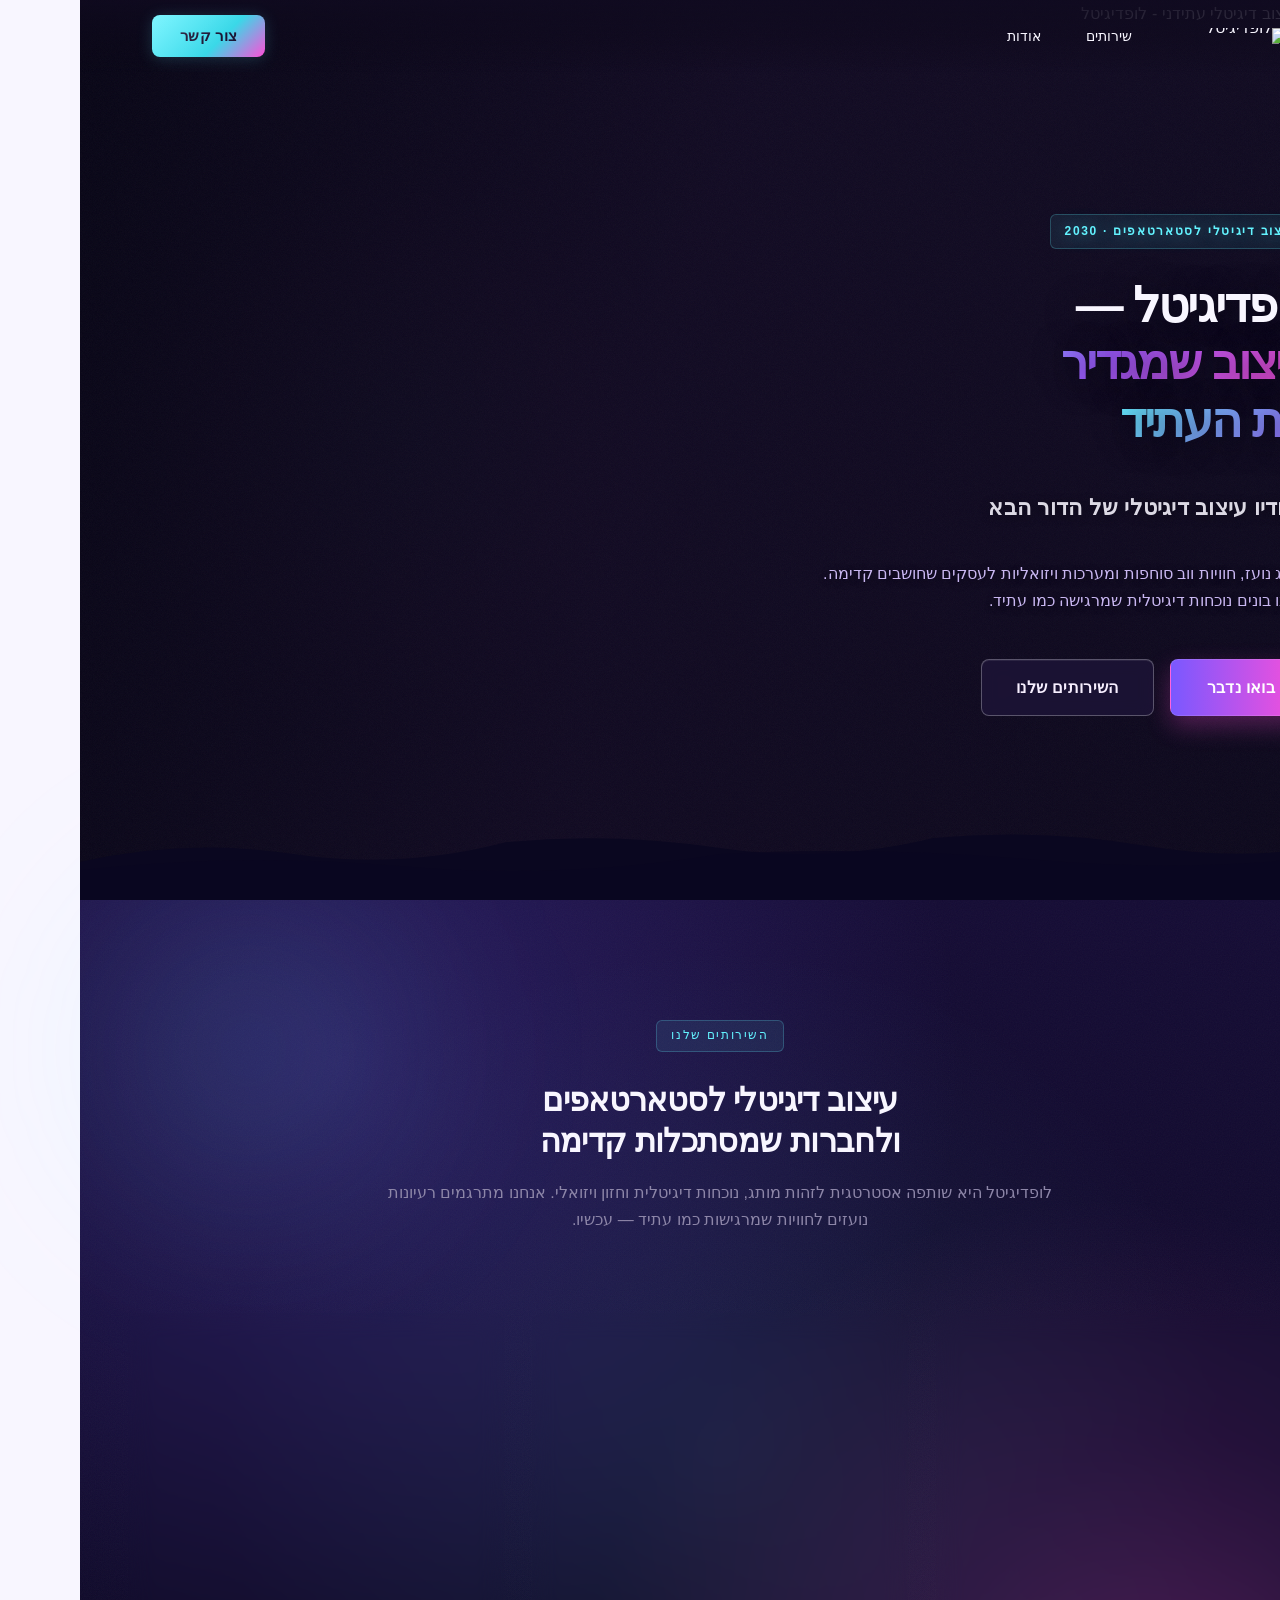
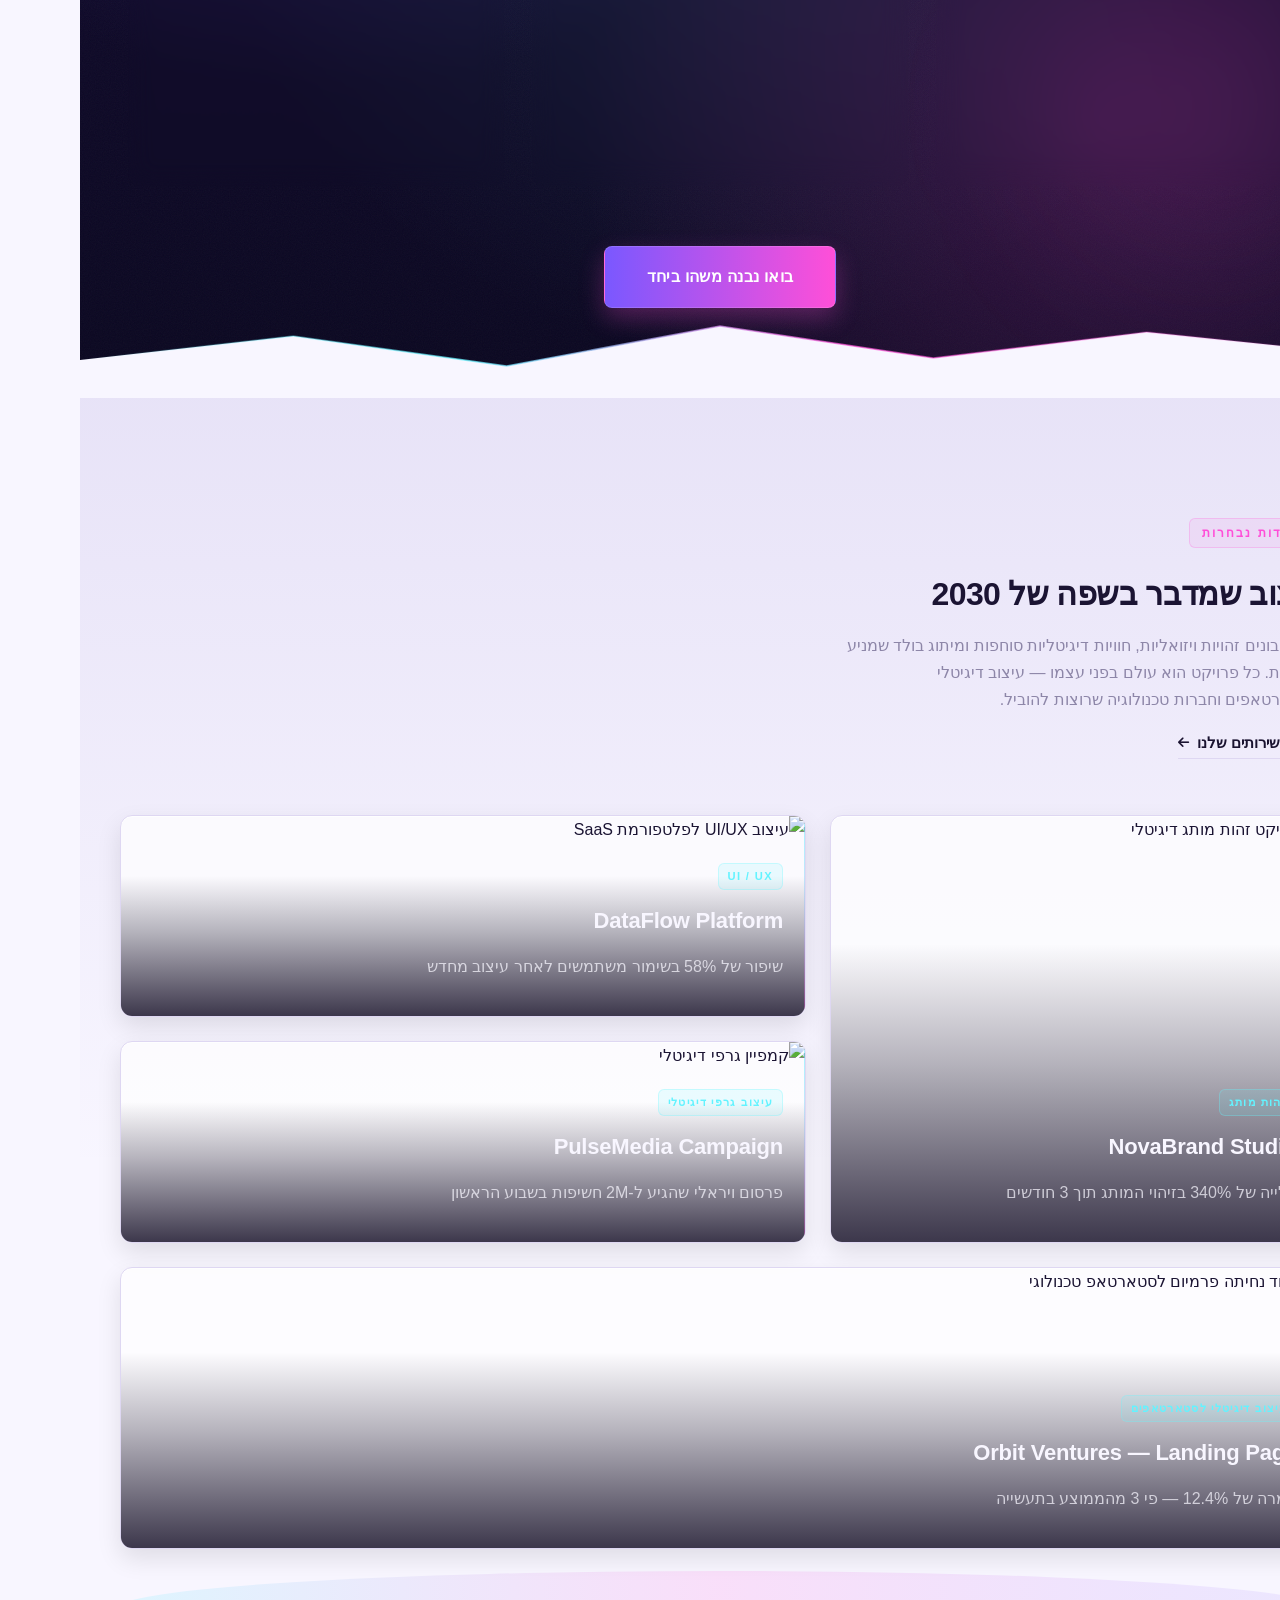
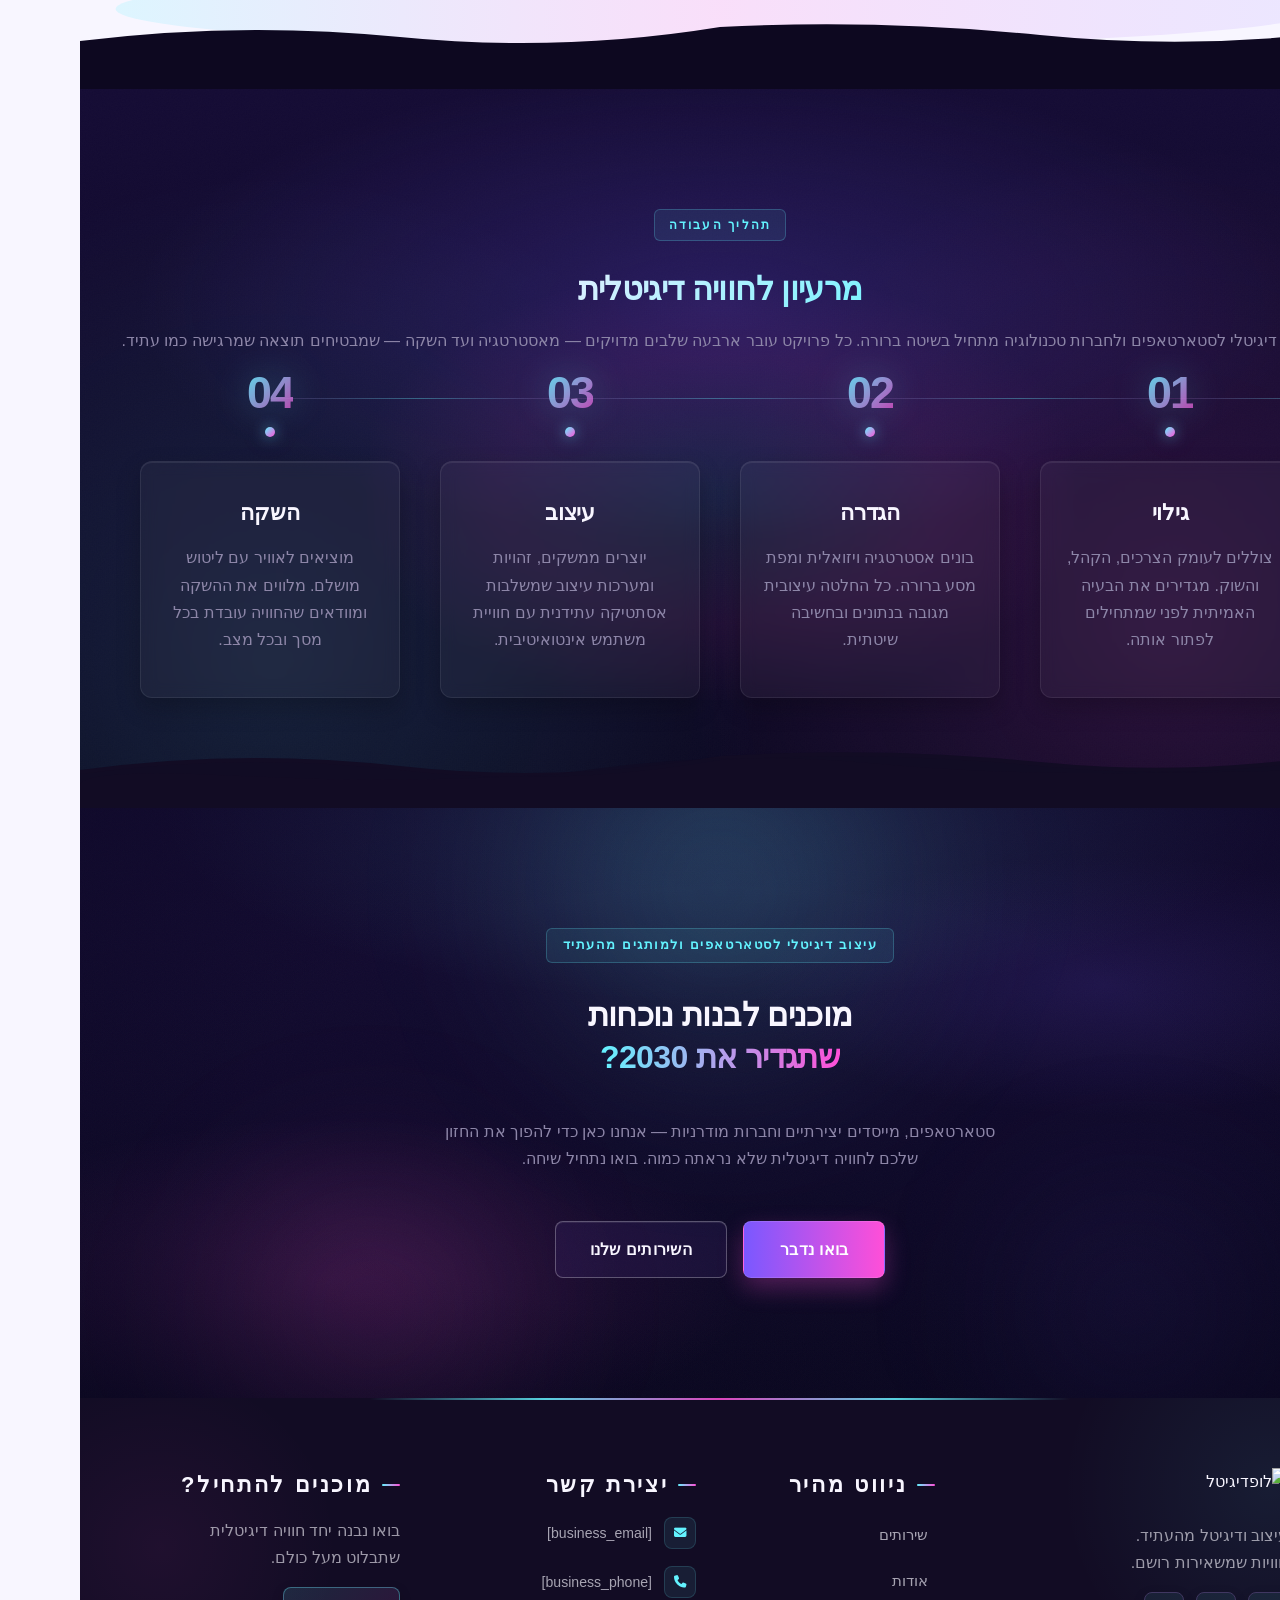
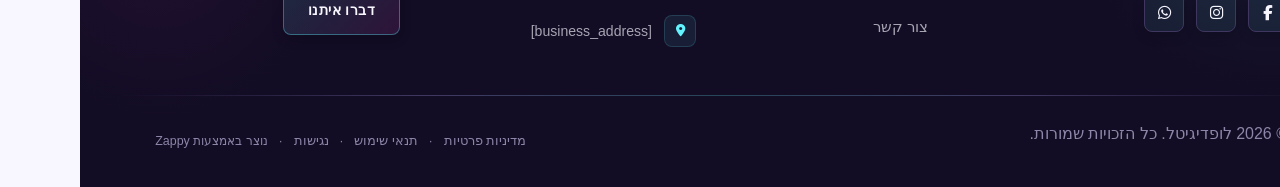
==== index.html @ 50006afa "Background sync: Progressive GitHub Sync" ====
<!DOCTYPE html>
<html lang="he" dir="rtl">
<head>
    <meta charset="UTF-8">
    <meta name="viewport" content="width=device-width, initial-scale=1.0">
    <meta name="robots" content="index, follow">
    <title>עיצובים שמשנים עתידות — לופדיגיטל</title>
    <meta name="description" content="לופדיגיטל היא סוכנות עיצוב דיגיטלי לסטארטאפים וחברות טכנולוגיה שמביאה אסתטיקה של 2030 לכל פרויקט. חדשנות, יצירתיות וטכנולוגיה במקום אחד.">
    <meta name="keywords" content="עיצוב דיגיטלי לסטארטאפים, סוכנות עיצוב דיגיטלי ישראל, עיצוב גרפי דיגיטלי, סטודיו עיצוב עתידני">
    
    <!-- Favicons -->
    <link rel="icon" type="image/x-icon" href="/assets/favicon.ico">
    <link rel="icon" type="image/png" sizes="16x16" href="/assets/favicon-16x16.png">
    <link rel="icon" type="image/png" sizes="32x32" href="/assets/favicon-32x32.png">
    <link rel="icon" type="image/png" sizes="48x48" href="/assets/favicon-48x48.png">
    <link rel="icon" type="image/png" sizes="192x192" href="/assets/favicon-192x192.png">
    <link rel="icon" type="image/png" sizes="512x512" href="/assets/favicon-512x512.png">
    <link rel="apple-touch-icon" href="/assets/apple-touch-icon.png">
    <!-- Zappy Analytics -->
<script>
(function() {
  'use strict';
  
  // Configuration
  var config = {
    websiteId: '85f78627-12a0-4eee-974c-e0c293b527e1',
    apiUrl: 'https://api.zappy5.com/api/analytics/track',
    sessionDuration: 30 * 60 * 1000, // 30 minutes
    visitorDuration: 30 * 24 * 60 * 60 * 1000, // 30 days
    trackPageViews: true,
    trackClicks: true,
    trackFormSubmissions: true
  };
  
  // Generate or retrieve persistent visitor ID (30 days)
  function getVisitorId() {
    var visitorKey = 'zappy_visitor_' + config.websiteId;
    var visitor = null;
    
    try {
      visitor = localStorage.getItem(visitorKey);
      if (visitor) {
        var visitorData = JSON.parse(visitor);
        var now = Date.now();
        
        // Check if visitor ID is still valid (30 days)
        if (now - visitorData.created < config.visitorDuration) {
          // Update last seen timestamp
          visitorData.lastSeen = now;
          localStorage.setItem(visitorKey, JSON.stringify(visitorData));
          return visitorData.id;
        }
      }
    } catch (e) {
      console.warn('Zappy Analytics: LocalStorage not available');
    }
    
    // Generate new visitor ID
    var newVisitorId = 'zv_' + Date.now() + '_' + Math.random().toString(36).substr(2, 9);
    
    try {
      localStorage.setItem(visitorKey, JSON.stringify({
        id: newVisitorId,
        created: Date.now(),
        lastSeen: Date.now()
      }));
    } catch (e) {
      // Continue without local storage
    }
    
    return newVisitorId;
  }
  
  // Generate or retrieve session ID (30 minutes)
  function getSessionId() {
    var sessionKey = 'zappy_session_' + config.websiteId;
    var session = null;
    
    try {
      session = sessionStorage.getItem(sessionKey);
      if (session) {
        var sessionData = JSON.parse(session);
        var now = Date.now();
        
        // Check if session is still valid
        if (now - sessionData.timestamp < config.sessionDuration) {
          // Update timestamp
          sessionData.timestamp = now;
          sessionStorage.setItem(sessionKey, JSON.stringify(sessionData));
          return sessionData.id;
        }
      }
    } catch (e) {
      console.warn('Zappy Analytics: SessionStorage not available');
    }
    
    // Generate new session ID
    var newSessionId = 'zs_' + Date.now() + '_' + Math.random().toString(36).substr(2, 9);
    
    try {
      sessionStorage.setItem(sessionKey, JSON.stringify({
        id: newSessionId,
        timestamp: Date.now()
      }));
    } catch (e) {
      // Continue without session storage
    }
    
    return newSessionId;
  }
  
  var visitorId = getVisitorId();
  var sessionId = getSessionId();
  
  // Track an event
  function trackEvent(eventType, data) {
    data = data || {};
    
    var eventData = {
      website_id: config.websiteId,
      event_type: eventType,
      page_path: window.location.pathname,
      referrer: document.referrer || 'direct',
      visitor_id: visitorId,
      session_id: sessionId,
      metadata: data
    };
    
    // Use sendBeacon if available (better for page unload events)
    if (navigator.sendBeacon) {
      var blob = new Blob([JSON.stringify(eventData)], { type: 'application/json' });
      navigator.sendBeacon(config.apiUrl, blob);
    } else {
      // Fallback to fetch
      fetch(config.apiUrl, {
        method: 'POST',
        headers: {
          'Content-Type': 'application/json'
        },
        body: JSON.stringify(eventData),
        keepalive: true
      }).catch(function(error) {
        console.warn('Zappy Analytics: Failed to track event', error);
      });
    }
  }
  
  // Track page view
  if (config.trackPageViews) {
    trackEvent('pageview', {
      title: document.title,
      url: window.location.href
    });
  }
  
  // Track clicks on important elements
  if (config.trackClicks) {
    document.addEventListener('click', function(e) {
      var target = e.target;
      
      // Track button clicks (counted as actions)
      if (target.tagName === 'BUTTON' || target.closest('button')) {
        var button = target.tagName === 'BUTTON' ? target : target.closest('button');
        trackEvent('click', {
          element: 'button',
          text: button.textContent.trim().substring(0, 100),
          id: button.id || null,
          class: button.className || null
        });
      }
      
      // Track link clicks (navigation - not counted as actions)
      else if (target.tagName === 'A' || target.closest('a')) {
        var link = target.tagName === 'A' ? target : target.closest('a');
        trackEvent('navigation', {
          element: 'link',
          text: link.textContent.trim().substring(0, 100),
          href: link.href,
          external: link.hostname !== window.location.hostname
        });
      }
    }, true);
  }
  
  // Track form submissions
  if (config.trackFormSubmissions) {
    document.addEventListener('submit', function(e) {
      var form = e.target;
      
      trackEvent('form_submit', {
        form_id: form.id || null,
        form_name: form.name || null,
        form_action: form.action || null,
        form_method: form.method || 'GET'
      });
    }, true);
  }
  
  // Track time on page (send on page unload)
  var pageLoadTime = Date.now();
  
  window.addEventListener('beforeunload', function() {
    var timeOnPage = Math.floor((Date.now() - pageLoadTime) / 1000); // in seconds
    
    trackEvent('page_unload', {
      time_on_page: timeOnPage,
      page_path: window.location.pathname
    });
  });
  
  // Expose tracking function globally for custom events
  window.zappyAnalytics = {
    track: trackEvent,
    getVisitorId: function() { return visitorId; },
    getSessionId: function() { return sessionId; }
  };
  
})();
</script>
<!-- End Zappy Analytics -->
    <meta property="og:title" content="עיצובים שמשנים עתידות — לופדיגיטל">
    <meta property="og:description" content="לופדיגיטל היא סוכנות עיצוב דיגיטלי לסטארטאפים וחברות טכנולוגיה שמביאה אסתטיקה של 2030 לכל פרויקט. חדשנות, יצירתיות וטכנולוגיה במקום אחד.">
    <meta name="twitter:card" content="summary_large_image">
    <meta name="twitter:title" content="עיצובים שמשנים עתידות — לופדיגיטל">
    <meta name="twitter:description" content="לופדיגיטל היא סוכנות עיצוב דיגיטלי לסטארטאפים וחברות טכנולוגיה שמביאה אסתטיקה של 2030 לכל פרויקט. חדשנות, יצירתיות וטכנולוגיה במקום אחד.">
    <meta property="og:type" content="website">
  <meta property="og:locale" content="he_IL">
  
  
  
  
  
  <link rel="stylesheet" href="https://cdnjs.cloudflare.com/ajax/libs/font-awesome/6.4.0/css/all.min.css">

    <!-- Favicons -->
    <link rel="icon" type="image/x-icon" href="/assets/favicon.ico">
    <link rel="icon" type="image/png" sizes="16x16" href="/assets/favicon-16x16.png">
    <link rel="icon" type="image/png" sizes="32x32" href="/assets/favicon-32x32.png">
    <link rel="icon" type="image/png" sizes="48x48" href="/assets/favicon-48x48.png">
    <link rel="icon" type="image/png" sizes="192x192" href="/assets/favicon-192x192.png">
    <link rel="icon" type="image/png" sizes="512x512" href="/assets/favicon-512x512.png">
    <link rel="apple-touch-icon" href="/assets/apple-touch-icon.png">
    <!-- Cookie Consent -->
    <link rel="stylesheet" href="https://cdn.jsdelivr.net/npm/vanilla-cookieconsent@3/dist/cookieconsent.css">
    <script src="https://cdn.jsdelivr.net/npm/vanilla-cookieconsent@3/dist/cookieconsent.umd.js"></script>
    <!-- Mickidum Accessibility Toolbar -->
    <script src="https://cdn.jsdelivr.net/gh/mickidum/acc_toolbar/acctoolbar/acctoolbar.min.js"></script>
    <link rel="stylesheet" href="/styles.css">

    <style id="zappy-dropdown-submenu-styles">
      /* ========== DESKTOP DROPDOWN SUBMENU STYLES ========== */
      /* Base styles for dropdown submenus - parent must be positioned */
      .nav-menu li:has(.sub-menu), nav li:has(.sub-menu), .navbar li:has(.sub-menu), #navMenu li:has(.sub-menu) { position: relative; }
      /* Submenu base - hidden by default */
      .nav-menu .sub-menu, nav .sub-menu, .navbar .sub-menu, #navMenu .sub-menu { display: block !important; position: absolute !important; top: 100%; left: 0; min-width: 220px; background: white; border-radius: 8px; box-shadow: 0 8px 25px rgba(0,0,0,0.15); padding: 8px 0; opacity: 0; visibility: hidden; transform: translateY(10px); transition: all 0.3s ease; z-index: 1000; list-style: none; pointer-events: none; }
      /* CRITICAL: Desktop hover styles to show dropdown */
      .nav-menu li:hover > .sub-menu, nav li:hover > .sub-menu, .navbar li:hover > .sub-menu, #navMenu li:hover > .sub-menu { opacity: 1 !important; visibility: visible !important; transform: translateY(0) !important; pointer-events: auto !important; }
      /* Submenu item styling */
      .sub-menu li { list-style: none; margin: 0; padding: 0; }
      .sub-menu a { display: block !important; padding: 10px 16px !important; color: var(--text-dark, #333) !important; font-weight: 500; text-decoration: none; white-space: nowrap; transition: background-color 0.2s; }
      .sub-menu .zappy-nav-child > a { padding-left: 28px !important; font-size: 0.9em !important; opacity: 0.85 !important; }
      [dir="rtl"] .sub-menu .zappy-nav-child > a, html[lang="he"] .sub-menu .zappy-nav-child > a, html[lang="ar"] .sub-menu .zappy-nav-child > a { padding-left: 10px !important; padding-right: 28px !important; }
      .sub-menu .zappy-nav-parent > a { font-weight: 600 !important; }
      .sub-menu a:hover { background-color: #f5f5f5; }
      /* RTL (Hebrew/Arabic) dropdown positioning */
      [dir="rtl"] .nav-menu .sub-menu, [dir="rtl"] nav .sub-menu, [dir="rtl"] .navbar .sub-menu, html[lang="he"] .nav-menu .sub-menu, html[lang="he"] nav .sub-menu, html[lang="he"] .navbar .sub-menu, html[lang="ar"] .nav-menu .sub-menu, html[lang="ar"] nav .sub-menu, html[lang="ar"] .navbar .sub-menu { left: auto !important; right: 0 !important; }
      /* Hide empty dropdown menus (exclude catalog sub-menus that use <a> children instead of <li>) */
      .sub-menu:empty, .sub-menu:not(:has(li:not(.zappy-hidden-menu-item))):not(:has(> a)), .sub-menu:not(:has(li)):not(:has(> a)) { display: none !important; opacity: 0 !important; visibility: hidden !important; pointer-events: none !important; }
      /* Desktop: show submenu on Menu Group hover */
      li:has(.menu-group-title):hover > .sub-menu { opacity: 1 !important; visibility: visible !important; transform: translateY(0) !important; pointer-events: auto !important; }
      /* Menu Group title styling */
      .nav-menu > li > .menu-group-title, #navMenu > li > .menu-group-title { display: inline-block; padding: 0.5rem 1rem; cursor: default; user-select: none; }
      
      /* ========== MOBILE SUBMENU STYLES ========== */
      @media (max-width: 768px) {
        .nav-menu .sub-menu, nav .sub-menu, .navbar .sub-menu, #navMenu .sub-menu { position: static !important; transform: none !important; box-shadow: none !important; background: transparent !important; max-height: 0; overflow: hidden; opacity: 0; visibility: hidden; transition: max-height 0.3s ease, opacity 0.3s ease; padding: 0 !important; border-radius: 0 !important; }
        .navbar .sub-menu.mobile-expanded, .nav-menu .sub-menu.mobile-expanded, #navMenu .sub-menu.mobile-expanded { max-height: none !important; overflow-y: visible !important; opacity: 1 !important; visibility: visible !important; padding: 8px 0 8px 16px !important; }
        [dir="rtl"] .sub-menu.mobile-expanded, html[lang="he"] .sub-menu.mobile-expanded { padding: 8px 16px 8px 0 !important; }
        /* Disable hover behavior on mobile */
        .nav-menu li:hover > .sub-menu, nav li:hover > .sub-menu, .navbar li:hover > .sub-menu, #navMenu li:hover > .sub-menu { opacity: 0; visibility: hidden; pointer-events: none; }
        .nav-menu li > .sub-menu.mobile-expanded, nav li > .sub-menu.mobile-expanded, .navbar li > .sub-menu.mobile-expanded, #navMenu li > .sub-menu.mobile-expanded { opacity: 1 !important; visibility: visible !important; pointer-events: auto !important; }
        .nav-menu li:has(.sub-menu), nav li:has(.sub-menu), .navbar li:has(.sub-menu), #navMenu li:has(.sub-menu) { display: flex !important; flex-wrap: wrap !important; align-items: center !important; position: relative !important; min-height: 44px !important; }
        .nav-menu li:has(.sub-menu) > a, nav li:has(.sub-menu) > a, .navbar li:has(.sub-menu) > a, #navMenu li:has(.sub-menu) > a { flex: 1 !important; min-width: 0 !important; }
        .nav-menu li:has(.sub-menu) > .menu-group-title, nav li:has(.sub-menu) > .menu-group-title, .navbar li:has(.sub-menu) > .menu-group-title, #navMenu li:has(.sub-menu) > .menu-group-title { flex: 1 !important; min-width: 0 !important; padding: 0 !important; line-height: inherit !important; }
        .nav-menu li:has(.sub-menu) > .sub-menu, nav li:has(.sub-menu) > .sub-menu, .navbar li:has(.sub-menu) > .sub-menu, #navMenu li:has(.sub-menu) > .sub-menu { flex-basis: 100% !important; width: 100% !important; }
        .nav-menu li:has(.sub-menu) > a [class*="chevron"], .nav-menu li:has(.sub-menu) > a [class*="arrow"], .nav-menu li:has(.sub-menu) > a .fa-chevron-down, .nav-menu li:has(.sub-menu) > a .fa-angle-down, nav li:has(.sub-menu) > a [class*="chevron"], nav li:has(.sub-menu) > a [class*="arrow"], #navMenu li:has(.sub-menu) > a [class*="chevron"], #navMenu li:has(.sub-menu) > a [class*="arrow"] { display: none !important; visibility: hidden !important; }
        .mobile-submenu-toggle { display: flex !important; align-items: center !important; justify-content: center !important; width: 44px !important; height: auto !important; background: transparent !important; border: none !important; cursor: pointer !important; color: var(--text-dark) !important; position: static !important; flex-shrink: 0 !important; align-self: stretch !important; z-index: 2 !important; padding: 0 !important; margin: 0 !important; }
        .mobile-submenu-toggle::after { content: '' !important; width: 0 !important; height: 0 !important; border-left: 6px solid transparent !important; border-right: 6px solid transparent !important; border-top: 7px solid currentColor !important; transition: transform 0.3s ease !important; }
        .mobile-submenu-toggle.expanded::after { transform: rotate(180deg) !important; }
        .sub-menu a { padding: 10px 0 !important; display: block !important; color: var(--text-dark) !important; white-space: normal !important; }
        .sub-menu .zappy-nav-child > a { padding-left: 28px !important; font-size: 0.9em !important; opacity: 0.85 !important; }
        [dir="rtl"] .sub-menu .zappy-nav-child > a, html[lang="he"] .sub-menu .zappy-nav-child > a, html[lang="ar"] .sub-menu .zappy-nav-child > a { padding-left: 0 !important; padding-right: 28px !important; }
        .sub-menu .zappy-nav-parent > a { font-weight: 600 !important; }
        .nav-menu.active, #navMenu.active { max-width: 100vw !important; overflow-x: hidden !important; box-sizing: border-box !important; }
        .navbar .sub-menu li a, nav.navbar .sub-menu li a, .zappy-products-dropdown .sub-menu a { color: var(--text-dark) !important; }
      }
      @media (min-width: 769px) { .mobile-submenu-toggle { display: none !important; } }
    </style>

    <style id="mobile-lang-menu-deployed-css">
    @media (max-width: 768px) {
      .lang-switcher,
      .nav-cta-container .lang-switcher,
      .nav-container .lang-switcher,
      .navbar .lang-switcher,
      .navbar .nav-cta-container .lang-switcher,
      .nav-icons-left .lang-switcher,
      .nav-ecommerce-icons .lang-switcher { display: none !important; }
      .mobile-lang-menu { width: 100%; border-top: 1px solid rgba(128,128,128,0.2); padding: 8px 0 0 0; margin-top: 8px; }
      .mobile-lang-toggle { display: flex !important; align-items: center; justify-content: space-between; width: 100%; padding: 12px 16px; background: none; border: none; cursor: pointer; font-size: 15px; color: inherit; font-family: inherit; }
      .mobile-lang-toggle::after { content: ''; display: inline-block; width: 8px; height: 8px; border-right: 2px solid currentColor; border-bottom: 2px solid currentColor; transform: rotate(45deg); transition: transform 0.3s ease; margin-left: 8px; }
      .mobile-lang-toggle.expanded::after { transform: rotate(-135deg); }
      .mobile-lang-options { max-height: 0; overflow: hidden; transition: max-height 0.3s ease; }
      .mobile-lang-options.expanded { max-height: 300px; }
      .mobile-lang-option { display: flex !important; align-items: center; gap: 10px; padding: 10px 24px; text-decoration: none; color: inherit; font-size: 14px; font-family: inherit; }
      .mobile-lang-option:hover { background: rgba(128,128,128,0.1); }
      .mobile-lang-option.active { font-weight: 600; opacity: 0.7; pointer-events: none; }
      .mobile-lang-option img { width: 20px; height: 20px; border-radius: 50%; }
    }
    @media (min-width: 769px) {
      .mobile-lang-menu { display: none !important; }
    }
    </style>

    <style id="zappy-widget-visibility">
      #mic-access-tool-general-button, .mic-access-tool-general-button,
      #mic-init-access-tool .mic-access-tool-general-button, #mic-init-access-tool #mic-access-tool-general-button,
      ._access-icon, #mic-access-tool-box, .mic-access-tool-box,
      #mic-init-access-tool #mic-access-tool-box, div[id*="mic-access-tool-box"], ._access-menu {
        display: none !important; visibility: hidden !important; opacity: 0 !important; pointer-events: none !important;
      }
    </style>
</head>
<body>

  <nav class="navbar" dir="rtl">
  <button class="mobile-toggle" id="mobileToggle" aria-label="Menu">
    <svg class="hamburger-icon" width="24" height="24" viewBox="0 0 24 24" fill="none">
      <path d="M3 12h18M3 6h18M3 18h18" stroke="currentColor" stroke-width="2" stroke-linecap="round"></path>
    </svg>
    <svg class="close-icon" width="24" height="24" viewBox="0 0 24 24" fill="none" style="display: none;">
      <path d="M18 6L6 18M6 6l12 12" stroke="currentColor" stroke-width="2" stroke-linecap="round"></path>
    </svg>
  </button>

  <button class="phone-header-btn" data-phone="[business_phone]" aria-label="Call">
    <svg width="20" height="20" viewBox="0 0 24 24" fill="currentColor">
      <path d="M22 16.92v3a2 2 0 0 1-2.18 2 19.79 19.79 0 0 1-8.63-3.07 19.5 19.5 0 0 1-6-6 19.79 19.79 0 0 1-3.07-8.67A2 2 0 0 1 4.11 2h3a2 2 0 0 1 2 1.72 12.84 12.84 0 0 0 .7 2.81 2 2 0 0 1-.45 2.11L8.09 9.91a16 16 0 0 0 6 6l1.27-1.27a2 2 0 0 1 2.11-.45 12.84 12.84 0 0 0 2.81.7A2 2 0 0 1 22 16.92z"></path>
    </svg>
  </button>

  <div class="nav-container">
    <div class="nav-right-group"><div class="nav-brand">
      <a href="/" class="logo-link">
        <img src="/assets/business-logo.webp" alt="לופדיגיטל" class="logo">
      </a>
    </div><ul class="nav-menu" id="navMenu"><li><a href="/services">שירותים</a></li><li><a href="/about">אודות</a></li></ul></div>

    

    <div class="nav-cta-container">
      <a href="/contact" class="nav-cta-btn">צור קשר</a>
    </div>
  </div>
</nav>
<script>

// Navbar Mobile Menu Toggle and Contrast Fix
(function() {
  // Use 'load' event instead of 'DOMContentLoaded' to ensure we run AFTER all other scripts
  window.addEventListener('load', function() {
    
    // FIX MOBILE BUTTON CONTRAST
    // Detect navbar background color and apply contrasting color to mobile buttons
    const navbar = document.querySelector('.navbar, nav, header');
    if (!navbar) {
      console.log('[Navbar] Navbar element not found');
      return;
    }
    
    // DECLARE VARIABLES EARLY to avoid Temporal Dead Zone errors
    // These are used in multiple places below
    let mobileToggle = document.getElementById('mobileToggle') ||
                       document.querySelector('.mobile-toggle') ||
                       document.querySelector('.hamburger') ||
                       document.querySelector('.hamburger-menu') ||
                       document.querySelector('.menu-toggle') ||
                       document.querySelector('.burger-menu') ||
                       document.querySelector('[aria-label="Menu"]') ||
                       document.querySelector('[aria-label="תפריט"]');
    
    const phoneBtn = document.querySelector('.phone-header-btn');
    
    const computedStyle = window.getComputedStyle(navbar);
    let bgColor = computedStyle.backgroundColor;
    
    console.log('[Navbar] Initial navbar background:', bgColor);
    
    // Check if background is transparent or rgba with 0 alpha
    const isTransparent = bgColor === 'transparent' || 
                         bgColor === 'rgba(0, 0, 0, 0)' ||
                         (bgColor.startsWith('rgba') && bgColor.includes(', 0)'));
    
    if (isTransparent) {
      // Check for background-image or gradient
      const bgImage = computedStyle.backgroundImage;
      if (bgImage && bgImage !== 'none') {
        console.log('[Navbar] Navbar has background image/gradient, using dark text');
        bgColor = 'rgb(240, 240, 240)'; // Assume light background
      } else {
        // Transparent navbar - check body background
        const bodyBg = window.getComputedStyle(document.body).backgroundColor;
        console.log('[Navbar] Navbar transparent, using body background:', bodyBg);
        bgColor = bodyBg;
      }
    }
    
    // Calculate luminance to determine if background is light or dark
    const rgb = bgColor.match(/\d+/g);
    if (rgb && rgb.length >= 3) {
      const r = parseInt(rgb[0]);
      const g = parseInt(rgb[1]);
      const b = parseInt(rgb[2]);
      const luminance = (0.299 * r + 0.587 * g + 0.114 * b) / 255;
      
      // Mobile button colors are set by Claude's AI-generated CSS (same as .nav-menu a)
      // No dynamic color overrides needed - colors come from the generated navbar CSS
      console.log('[Navbar] Mobile button colors preserved from Claude CSS (luminance:', luminance.toFixed(2) + ')');
      
      // FIX ICON SIZES - Ensure SVGs are properly sized and visible
      // INJECT CRITICAL CSS TO OVERRIDE ANY CONFLICTING RULES
      const criticalCSS = document.createElement('style');
      criticalCSS.id = 'zappy-mobile-nav-fix';
      const htmlLang = document.documentElement.lang || 'en';
      const htmlDir = document.documentElement.dir || 'ltr';
      // Check both dir attribute AND lang for RTL detection
      // dir="rtl" is the most reliable indicator
      const isRTL = htmlDir === 'rtl' || htmlLang === 'he' || htmlLang === 'ar';
      
      criticalCSS.textContent = `
        /* Hide mobile buttons on desktop, show only on mobile */
        @media (min-width: 769px) {
          .mobile-toggle,
          .phone-header-btn {
            display: none !important;
          }
        }
        
        /* Show and position mobile buttons correctly on mobile */
        @media (max-width: 768px) {
          .mobile-toggle,
          .phone-header-btn {
            position: absolute !important;
            top: 50% !important;
            transform: translateY(-50%) !important;
            z-index: 1001 !important;
            display: flex !important;
            align-items: center !important;
            justify-content: center !important;
            width: 36px !important;
            height: 36px !important;
            border-radius: 50% !important;
            border: none !important;
            cursor: pointer !important;
            padding: 6px !important;
            background: none !important;
            color: var(--nav-text, var(--text-dark)) !important;
          }
          
          /* LTR positioning (default): hamburger LEFT, phone RIGHT */
          html:not([dir="rtl"]):not([lang="he"]):not([lang="ar"]) .mobile-toggle,
          html[dir="ltr"] .mobile-toggle {
            left: 12px !important;
            right: auto !important;
          }
          html:not([dir="rtl"]):not([lang="he"]):not([lang="ar"]) .phone-header-btn,
          html[dir="ltr"] .phone-header-btn {
            right: 12px !important;
            left: auto !important;
          }
          
          /* RTL positioning: hamburger RIGHT, phone LEFT */
          html[dir="rtl"] .mobile-toggle,
          html[lang="he"] .mobile-toggle,
          html[lang="ar"] .mobile-toggle {
            right: 12px !important;
            left: auto !important;
          }
          html[dir="rtl"] .phone-header-btn,
          html[lang="he"] .phone-header-btn,
          html[lang="ar"] .phone-header-btn {
            left: 12px !important;
            right: auto !important;
          }
          
          /* CRITICAL: Ensure nav-container has min-height on mobile */
          /* All children are positioned absolutely/fixed on mobile, so height:auto collapses to 0 */
          .nav-container {
            min-height: 70px !important;
            position: relative !important;
          }
          
          /* Ensure SVG icons are properly sized and inherit color */
          .mobile-toggle svg,
          .phone-header-btn svg {
            width: 24px !important;
            height: 24px !important;
            /* Don't force display - let JavaScript control hamburger/close toggle */
          }
          
          /* Reset nav-cta-container on mobile - remove desktop box-shadow/padding */
          /* that creates a visible ghost box when CTA button is hidden */
          .nav-cta-container {
            box-shadow: none !important;
            padding: 0 !important;
          }
          
          /* Hide nav-cta-container entirely on mobile when there's no lang-switcher */
          /* (only the CTA button is inside, and it's hidden on mobile) */
          .nav-cta-container:not(:has(.lang-switcher)) {
            display: none !important;
          }
          
          /* CRITICAL: Prevent hero image fade gradient from bleeding over headline text */
          /* The .image-fade-gradient has bottom: -30px (extends below parent) */
          /* On mobile stacked layout, this overlaps the h1 text below the image */
          .hero-image-column {
            overflow: hidden !important;
          }
          .image-fade-gradient {
            bottom: 0 !important;
          }
          
          /* Hide desktop language switcher on mobile - hamburger menu handles it */
          /* High specificity to override stored CSS */
          .lang-switcher,
          .nav-cta-container .lang-switcher,
          .nav-container .lang-switcher,
          .navbar .lang-switcher,
          .navbar .nav-cta-container .lang-switcher {
            display: none !important;
          }
        }
      `;
      
      // Remove existing fix if present and inject new one
      const existing = document.getElementById('zappy-mobile-nav-fix');
      if (existing) existing.remove();
      document.head.appendChild(criticalCSS);
      
      console.log('[Navbar] Critical CSS injected for mobile nav positioning');
      
      // ONLY apply inline positioning styles on mobile viewport
      // On desktop, the CSS handles hiding these buttons with display: none
      // Inline styles were breaking desktop layout by overriding CSS
      const isMobileViewport = window.innerWidth <= 768;
      
      if (mobileToggle) {
        // Icon sizing applies to all viewports for consistency
        const hamburgerIcon = mobileToggle.querySelector('.hamburger-icon');
        const closeIcon = mobileToggle.querySelector('.close-icon');
        
        if (hamburgerIcon) {
          hamburgerIcon.style.setProperty('width', '24px', 'important');
          hamburgerIcon.style.setProperty('height', '24px', 'important');
          hamburgerIcon.style.setProperty('display', 'block', 'important'); // Show hamburger by default
        }
        if (closeIcon) {
          closeIcon.style.setProperty('width', '24px', 'important');
          closeIcon.style.setProperty('height', '24px', 'important');
          closeIcon.style.setProperty('display', 'none', 'important'); // Hide close icon by default
        }
        
        // ONLY set positioning inline styles on mobile
        if (isMobileViewport) {
          mobileToggle.style.setProperty('position', 'absolute', 'important');
          mobileToggle.style.setProperty('top', '50%', 'important');
          mobileToggle.style.setProperty('transform', 'translateY(-50%)', 'important');
          mobileToggle.style.setProperty('z-index', '1001', 'important');
          
          // Clear any inline left/right so CSS can take over based on html[dir]
          mobileToggle.style.removeProperty('left');
          mobileToggle.style.removeProperty('right');
          
          console.log('[Navbar] Mobile toggle positioning applied (mobile viewport)');
        } else {
          // On desktop, clear any positioning styles to let CSS handle it
          mobileToggle.style.removeProperty('position');
          mobileToggle.style.removeProperty('top');
          mobileToggle.style.removeProperty('transform');
          mobileToggle.style.removeProperty('z-index');
          mobileToggle.style.removeProperty('left');
          mobileToggle.style.removeProperty('right');
          console.log('[Navbar] Desktop viewport - cleared mobile toggle inline positioning');
        }
      }
      
      if (phoneBtn) {
        // Icon sizing applies to all viewports
        const phoneIcon = phoneBtn.querySelector('svg');
        if (phoneIcon) {
          phoneIcon.style.width = '24px';
          phoneIcon.style.height = '24px';
          phoneIcon.setAttribute('width', '24');
          phoneIcon.setAttribute('height', '24');
        }
        
        // ONLY set positioning inline styles on mobile
        if (isMobileViewport) {
          phoneBtn.style.setProperty('position', 'absolute', 'important');
          phoneBtn.style.setProperty('top', '50%', 'important');
          phoneBtn.style.setProperty('transform', 'translateY(-50%)', 'important');
          phoneBtn.style.setProperty('z-index', '1001', 'important');
          
          // Clear any inline left/right so CSS can take over based on html[dir]
          phoneBtn.style.removeProperty('left');
          phoneBtn.style.removeProperty('right');
          
          console.log('[Navbar] Phone button positioning applied (mobile viewport)');
        } else {
          // On desktop, clear any positioning styles to let CSS handle it
          phoneBtn.style.removeProperty('position');
          phoneBtn.style.removeProperty('top');
          phoneBtn.style.removeProperty('transform');
          phoneBtn.style.removeProperty('z-index');
          phoneBtn.style.removeProperty('left');
          phoneBtn.style.removeProperty('right');
          console.log('[Navbar] Desktop viewport - cleared phone button inline positioning');
        }
      }
    } else {
      console.log('[Navbar] Could not parse background color:', bgColor);
    }
    
    // MOBILE MENU TOGGLE
    // Re-query in case DOM changed (mobileToggle already declared at top of function)
    mobileToggle = document.getElementById('mobileToggle') ||
                   document.querySelector('.mobile-toggle') ||
                   document.querySelector('.hamburger') ||
                   document.querySelector('.hamburger-menu') ||
                   document.querySelector('.menu-toggle') ||
                   document.querySelector('.burger-menu') ||
                   document.querySelector('[aria-label="Menu"]') ||
                   document.querySelector('[aria-label="תפריט"]');
    
    // EXPANDED SEARCH: Find nav menu by ID or class
    const navMenu = document.getElementById('navMenu') ||
                  document.querySelector('.nav-menu') ||
                  document.querySelector('.nav-links') ||
                  document.querySelector('nav ul:not(.submenu)');
    
    if (!mobileToggle || !navMenu) {
      console.log('[Navbar] Mobile toggle or menu not found:', { toggle: !!mobileToggle, menu: !!navMenu });
      return;
    }
    
    // Ensure navMenu has ID for CSS targeting
    if (!navMenu.id) {
      navMenu.id = 'navMenu';
    }
    
    console.log('[Navbar] Initializing mobile menu...');
    
    // Remove any existing event listeners by cloning the button
    const newToggle = mobileToggle.cloneNode(true);
    mobileToggle.parentNode.replaceChild(newToggle, mobileToggle);
    
    // Toggle menu on button click - use newToggle now
    newToggle.addEventListener('click', function(e) {
      e.preventDefault();
      e.stopPropagation();
      
      const hamburgerIcon = this.querySelector('.hamburger-icon');
      const closeIcon = this.querySelector('.close-icon');
      const isActive = navMenu.classList.contains('active');
      
      if (isActive) {
        // Close menu
        navMenu.classList.remove('active');
        if (hamburgerIcon) hamburgerIcon.style.setProperty('display', 'block', 'important');
        if (closeIcon) closeIcon.style.setProperty('display', 'none', 'important');
        document.body.style.overflow = '';
        console.log('[Navbar] Menu closed');
      } else {
        // Open menu
        navMenu.classList.add('active');
        if (hamburgerIcon) hamburgerIcon.style.setProperty('display', 'none', 'important');
        if (closeIcon) closeIcon.style.setProperty('display', 'block', 'important');
        document.body.style.overflow = 'hidden';
        console.log('[Navbar] Menu opened');
      }
    });
    
    // Close menu when clicking nav links (but NOT dropdown toggles)
    const navLinks = navMenu.querySelectorAll('a');
    navLinks.forEach(function(link) {
      link.addEventListener('click', function() {
        // Don't close if it's a dropdown child (unless it's a real navigation link)
        if (this.getAttribute('href') === '#') return;
        
        const hamburgerIcon = newToggle.querySelector('.hamburger-icon');
        const closeIcon = newToggle.querySelector('.close-icon');
        
        navMenu.classList.remove('active');
        if (hamburgerIcon) hamburgerIcon.style.setProperty('display', 'block', 'important');
        if (closeIcon) closeIcon.style.setProperty('display', 'none', 'important');
        document.body.style.overflow = '';
        console.log('[Navbar] Menu closed (link clicked)');
      });
    });
    
    // DROPDOWN MENU TOGGLE (for mobile and touch devices)
    var dropdownToggles = navMenu.querySelectorAll('.dropdown-toggle');
    dropdownToggles.forEach(function(toggle) {
      toggle.addEventListener('click', function(e) {
        e.preventDefault();
        e.stopPropagation();
        var parent = this.closest('.nav-dropdown');
        if (!parent) return;
        
        // Close other open dropdowns at the same level
        var siblings = parent.parentNode.querySelectorAll('.nav-dropdown.open');
        siblings.forEach(function(sib) {
          if (sib !== parent) sib.classList.remove('open');
        });
        
        parent.classList.toggle('open');
        console.log('[Navbar] Dropdown toggled:', parent.classList.contains('open') ? 'open' : 'closed');
      });
    });
    
    // Close dropdowns when clicking outside
    document.addEventListener('click', function(e) {
      if (!e.target.closest('.nav-dropdown')) {
        var openDropdowns = document.querySelectorAll('.nav-dropdown.open');
        openDropdowns.forEach(function(dd) { dd.classList.remove('open'); });
      }
    });
    
    console.log('[Navbar] Dropdown handlers initialized for ' + dropdownToggles.length + ' dropdowns');
    
    // Phone button functionality (phoneBtn already declared at top of function)
    if (phoneBtn) {
      phoneBtn.addEventListener('click', function() {
        // Get phone number from placeholder in page or use default
        const phoneLinks = document.querySelectorAll('a[href^="tel:"]');
        const phoneNumber = phoneLinks.length > 0 
          ? phoneLinks[0].getAttribute('href').replace('tel:', '')
          : '[business_phone]';
        
        window.location.href = 'tel:' + phoneNumber;
        console.log('[Navbar] Phone button clicked');
      });
    }
    
    console.log('[Navbar] Mobile menu initialized successfully');
    
    // === WHATSAPP BUTTON VISIBILITY FIX ===
    // Ensure WhatsApp floating button is hidden on desktop and visible on mobile
    // IMPORTANT: Only target the floating button by its class, NOT generic wa.me links
    const handleWhatsAppVisibility = function() {
      const whatsappBtn = document.querySelector('.whatsapp-float');
      if (whatsappBtn) {
        const isDesktop = window.innerWidth >= 769;
        if (isDesktop) {
          whatsappBtn.style.setProperty('display', 'none', 'important');
          whatsappBtn.style.setProperty('visibility', 'hidden', 'important');
          whatsappBtn.style.setProperty('opacity', '0', 'important');
          whatsappBtn.style.setProperty('pointer-events', 'none', 'important');
          console.log('[WhatsApp] Button hidden on desktop');
        } else {
          whatsappBtn.style.removeProperty('display');
          whatsappBtn.style.removeProperty('visibility');
          whatsappBtn.style.removeProperty('opacity');
          whatsappBtn.style.removeProperty('pointer-events');
          console.log('[WhatsApp] Button visible on mobile');
        }
      }
    };
    
    // Run on load
    handleWhatsAppVisibility();
    
    // Run on resize with debouncing
    let resizeTimer;
    window.addEventListener('resize', function() {
      clearTimeout(resizeTimer);
      resizeTimer = setTimeout(handleWhatsAppVisibility, 100);
    });
  });
})();

</script>
  
  <main>
    <section class="index-hero-section" data-layout-spec="בית-hero" dir="rtl" data-hero-type="fullscreen-scrim">
  <!-- Background Image Layer -->
  <div class="index-hero-bg-media">
    <img data-hero-bg="true" data-placeholder="index-hero-image-1" data-context="Futuristic digital design studio atmosphere for year 2030: deep dark space with flowing holographic chrome ribbon energy forms, aurora haze in cyan and magenta, subtle film grain texture, volumetric light sweeps, abstract neon light trails, dark midnight purple background, cinematic high contrast, no people, abstract technology art" width="1440" height="900" src="/assets/site-index-hero-image-1.webp" alt="סטודיו עיצוב דיגיטלי עתידני - לופדיגיטל">
  </div>

  <!-- Scrim Overlay -->
  <div class="index-hero-scrim" aria-hidden="true"></div>

  <!-- Grain Texture Overlay -->
  <div class="index-hero-grain" aria-hidden="true"></div>

  <!-- Content Group -->
  <div class="index-hero-container">
    <div class="index-hero-content">
      <span class="index-hero-eyebrow">עיצוב דיגיטלי לסטארטאפים · 2030</span>
      <h1 class="index-hero-h1">לופדיגיטל —<br><span class="index-hero-gradient-text">עיצוב שמגדיר<br>את העתיד</span></h1>
      <h3 class="index-hero-subtitle">סטודיו עיצוב דיגיטלי של הדור הבא</h3>
      <p class="index-hero-body">מיתוג נועז, חוויות ווב סוחפות ומערכות ויזואליות לעסקים שחושבים קדימה. אנחנו בונים נוכחות דיגיטלית שמרגישה כמו עתיד.</p>
      <div class="index-hero-ctas">
        <a href="/contact" class="index-hero-btn-primary">בואו נדבר</a>
        <a href="/services" class="index-hero-btn-secondary">השירותים שלנו</a>
      </div>
    </div>
  </div>

  <!-- Bottom Divider -->
  <div class="index-hero-divider-wrapper">
    <svg data-no-icon-edit="true" aria-hidden="true" viewBox="0 0 1440 90" preserveAspectRatio="none" xmlns="http://www.w3.org/2000/svg">
      <defs>
        <linearGradient id="heroRidgeGrad" x1="0" y1="0" x2="0" y2="1">
          <stop offset="0%" stop-color="var(--bg-dark)" stop-opacity="0"></stop>
          <stop offset="100%" stop-color="var(--bg-dark)" stop-opacity="1"></stop>
        </linearGradient>
      </defs>
      <path d="M0,90 L0,52 Q120,28 240,44 T480,32 Q600,22 720,38 T960,28 Q1080,18 1200,36 T1440,30 L1440,90 Z" fill="#0a0720"></path>
      <path d="M0,90 L0,60 Q180,42 360,56 T720,44 Q900,36 1080,50 T1440,42 L1440,90 Z" fill="#0a0720" opacity="0.85"></path>
    </svg>
  </div>
</section>

<section class="index-services-section" data-layout-spec="בית-services" dir="rtl">
  <!-- Film grain overlay -->
  <div class="services-grain" aria-hidden="true"></div>

  <!-- Background glow orbs -->
  <div class="services-orb services-orb-1" aria-hidden="true"></div>
  <div class="services-orb services-orb-2" aria-hidden="true"></div>

  <div class="services-container">

    <!-- Intro block -->
    <div class="services-intro">
      <span class="services-eyebrow">השירותים שלנו</span>
      <h2 class="services-heading">עיצוב דיגיטלי לסטארטאפים<br>ולחברות שמסתכלות קדימה</h2>
      <p class="services-subtext">לופדיגיטל היא שותפה אסטרטגית לזהות מותג, נוכחות דיגיטלית וחזון ויזואלי. אנחנו מתרגמים רעיונות נועזים לחוויות שמרגישות כמו עתיד — עכשיו.</p>
    </div>

    <!-- Services grid -->
    <div class="services-grid">

      <!-- Card 1: Brand Systems -->
      <article class="service-card">
        <div class="service-card-glow service-card-glow-cyan" aria-hidden="true"></div>
        <div class="service-icon-wrap">
          <svg data-element-type="icon" data-icon-type="svg" width="40" height="40" viewBox="0 0 40 40" fill="none" xmlns="http://www.w3.org/2000/svg" aria-hidden="true">
            <circle cx="20" cy="20" r="19" stroke="url(#grad1)" stroke-width="1.2"></circle>
            <path d="M13 20L17.5 25L27 15" stroke="currentColor" stroke-width="1.8" stroke-linecap="round" stroke-linejoin="round"></path>
            <circle cx="20" cy="20" r="6" stroke="currentColor" stroke-width="1" opacity="0.4"></circle>
            <defs>
              <linearGradient id="grad1" x1="0" y1="0" x2="40" y2="40" gradientUnits="userSpaceOnUse">
                <stop offset="0%" stop-color="#63F3FF"></stop>
                <stop offset="100%" stop-color="#FF4FD8"></stop>
              </linearGradient>
            </defs>
          </svg>
        </div>
        <div class="service-card-body">
          <h3 class="service-title">מערכות מותג</h3>
          <p class="service-desc">בניית זהות ויזואלית מלאה — לוגו, פלטת צבעים, טיפוגרפיה, ו-design system שמאפשר צמיחה עקבית בכל נקודת מגע. כל פרט מחושב לשדר אמינות, ייחוד וחדשנות.</p>
          <div class="service-proof">
            <span class="proof-dot" aria-hidden="true"></span>
            <span>מעל 40 מותגים שהשיקו עם זהות חדשה</span>
          </div>
        </div>
      </article>

      <!-- Card 2: Website Design -->
      <article class="service-card">
        <div class="service-card-glow service-card-glow-magenta" aria-hidden="true"></div>
        <div class="service-icon-wrap">
          <svg data-element-type="icon" data-icon-type="svg" width="40" height="40" viewBox="0 0 40 40" fill="none" xmlns="http://www.w3.org/2000/svg" aria-hidden="true">
            <rect x="5" y="8" width="30" height="22" rx="3" stroke="url(#grad2)" stroke-width="1.2"></rect>
            <line x1="5" y1="15" x2="35" y2="15" stroke="currentColor" stroke-width="1" opacity="0.5"></line>
            <circle cx="9" cy="11.5" r="1.2" fill="currentColor" opacity="0.5"></circle>
            <circle cx="13.5" cy="11.5" r="1.2" fill="currentColor" opacity="0.5"></circle>
            <circle cx="18" cy="11.5" r="1.2" fill="currentColor" opacity="0.5"></circle>
            <rect x="10" y="20" width="20" height="2" rx="1" fill="currentColor" opacity="0.35"></rect>
            <rect x="13" y="24" width="14" height="2" rx="1" fill="currentColor" opacity="0.25"></rect>
            <line x1="20" y1="30" x2="20" y2="34" stroke="currentColor" stroke-width="1.2" opacity="0.4"></line>
            <line x1="15" y1="34" x2="25" y2="34" stroke="currentColor" stroke-width="1.2" opacity="0.4"></line>
            <defs>
              <linearGradient id="grad2" x1="0" y1="0" x2="40" y2="40" gradientUnits="userSpaceOnUse">
                <stop offset="0%" stop-color="#63F3FF"></stop>
                <stop offset="100%" stop-color="#FF4FD8"></stop>
              </linearGradient>
            </defs>
          </svg>
        </div>
        <div class="service-card-body">
          <h3 class="service-title">עיצוב אתרים ו-UI/UX</h3>
          <p class="service-desc">חוויות דיגיטליות שמשלבות אסתטיקה עתידנית עם שימושיות מדויקת. אנחנו מעצבים אתרים, ממשקי מוצר ופלטפורמות שמרגישות חכמות — ומניעות תוצאות עסקיות אמיתיות.</p>
          <div class="service-proof">
            <span class="proof-dot" aria-hidden="true"></span>
            <span>ממוצע של 3.2× שיפור בהמרות לאחר עיצוב מחדש</span>
          </div>
        </div>
      </article>

      <!-- Card 3: Campaign Visuals -->
      <article class="service-card">
        <div class="service-card-glow service-card-glow-violet" aria-hidden="true"></div>
        <div class="service-icon-wrap">
          <svg data-element-type="icon" data-icon-type="svg" width="40" height="40" viewBox="0 0 40 40" fill="none" xmlns="http://www.w3.org/2000/svg" aria-hidden="true">
            <polygon points="20,5 35,32 5,32" stroke="url(#grad3)" stroke-width="1.2" fill="none"></polygon>
            <line x1="20" y1="14" x2="20" y2="24" stroke="currentColor" stroke-width="1.8" stroke-linecap="round" opacity="0.8"></line>
            <circle cx="20" cy="27.5" r="1.4" fill="currentColor" opacity="0.8"></circle>
            <defs>
              <linearGradient id="grad3" x1="5" y1="5" x2="35" y2="35" gradientUnits="userSpaceOnUse">
                <stop offset="0%" stop-color="#63F3FF"></stop>
                <stop offset="100%" stop-color="#FF4FD8"></stop>
              </linearGradient>
            </defs>
          </svg>
        </div>
        <div class="service-card-body">
          <h3 class="service-title">קמפיינים ויזואליים</h3>
          <p class="service-desc">עיצוב גרפי דיגיטלי לקמפיינים שנחרטים בזיכרון — מודעות, סושיאל, וידאו ומצגות. יוצרים נרטיב ויזואלי אחיד שמחזק את המסר בכל פלטפורמה ובכל פורמט.</p>
          <div class="service-proof">
            <span class="proof-dot" aria-hidden="true"></span>
            <span>תוכן שמייצר ×5 יותר אינגייג'מנט בממוצע</span>
          </div>
        </div>
      </article>

    </div>
    <!-- /services-grid -->

    <!-- CTA -->
    <div class="services-cta-wrap">
      <a href="#contact" class="btn-primary services-cta-btn">בואו נבנה משהו ביחד</a>
    </div>

  </div>
  <!-- /services-container -->

  <!-- Bottom divider: angled crystalline clip-path edge -->
  <div class="services-divider-wrapper" aria-hidden="true">
    <svg data-no-icon-edit="true" aria-hidden="true" viewBox="0 0 1440 90" preserveAspectRatio="none" xmlns="http://www.w3.org/2000/svg">
      <!-- Glow border line -->
      <defs>
        <linearGradient id="dividerGlow" x1="0" y1="0" x2="1440" y2="0" gradientUnits="userSpaceOnUse">
          <stop offset="0%" stop-color="#63F3FF" stop-opacity="0"></stop>
          <stop offset="30%" stop-color="#63F3FF" stop-opacity="0.7"></stop>
          <stop offset="60%" stop-color="#FF4FD8" stop-opacity="0.7"></stop>
          <stop offset="100%" stop-color="#FF4FD8" stop-opacity="0"></stop>
        </linearGradient>
      </defs>
      <!-- Fill shape (fills bottom, matching next section bg-light) -->
      <path d="M0,90 L0,52 L240,28 L480,58 L720,18 L960,50 L1200,24 L1440,46 L1440,90 Z" fill="#F8F6FF"></path>
      <!-- Glowing edge line -->
      <polyline points="0,52 240,28 480,58 720,18 960,50 1200,24 1440,46" stroke="url(#dividerGlow)" stroke-width="1.5" fill="none"></polyline>
    </svg>
  </div>

</section>

<section class="index-portfolio-section" data-layout-spec="בית-portfolio" dir="rtl">
  <div class="index-portfolio-container">

    <!-- Intro Block -->
    <div class="index-portfolio-intro">
      <span class="index-portfolio-eyebrow">עבודות נבחרות</span>
      <h2 class="index-portfolio-heading">עיצוב שמדבר בשפה של 2030</h2>
      <p class="index-portfolio-desc">אנחנו בונים זהויות ויזואליות, חוויות דיגיטליות סוחפות ומיתוג בולד שמניע תוצאות. כל פרויקט הוא עולם בפני עצמו — עיצוב דיגיטלי לסטארטאפים וחברות טכנולוגיה שרוצות להוביל.</p>
      <a href="/services" class="index-portfolio-link">לכל השירותים שלנו <i class="fa fa-arrow-left" aria-hidden="true"></i></a>
    </div>

    <!-- Asymmetric Work Grid -->
    <div class="index-portfolio-grid">

      <!-- Tall featured tile (START/RIGHT) -->
      <article class="index-portfolio-tile index-portfolio-tile--tall">
        <figure class="index-portfolio-figure">
          <img data-placeholder="index-portfolio-image-1" data-context="Futuristic digital brand identity project for a 2030-style Israeli tech startup — bold typography, neon cyan and magenta gradients, dark editorial UI screen mockup on a sleek device, premium design studio aesthetic" width="600" height="900" src="/assets/site-index-portfolio-image-1.webp" alt="פרויקט זהות מותג דיגיטלי">
          <div class="index-portfolio-tile-overlay"></div>
          <figcaption class="index-portfolio-tile-caption">
            <span class="index-portfolio-tile-tag">זהות מותג</span>
            <h3 class="index-portfolio-tile-title">NovaBrand Studio</h3>
            <p class="index-portfolio-tile-result">עלייה של 340% בזיהוי המותג תוך 3 חודשים</p>
          </figcaption>
        </figure>
      </article>

      <!-- Right column: two medium landscape tiles stacked -->
      <div class="index-portfolio-col-stack">

        <article class="index-portfolio-tile index-portfolio-tile--medium">
          <figure class="index-portfolio-figure">
            <img data-placeholder="index-portfolio-image-2" data-context="Immersive UI/UX design for a futuristic SaaS platform — holographic dashboard interface, deep dark background with glowing cyan data visualizations, premium editorial web design for Israeli tech company" width="600" height="380" src="/assets/site-index-portfolio-image-2.webp" alt="עיצוב UI/UX לפלטפורמת SaaS">
            <div class="index-portfolio-tile-overlay"></div>
            <figcaption class="index-portfolio-tile-caption">
              <span class="index-portfolio-tile-tag">UI / UX</span>
              <h3 class="index-portfolio-tile-title">DataFlow Platform</h3>
              <p class="index-portfolio-tile-result">שיפור של 58% בשימור משתמשים לאחר עיצוב מחדש</p>
            </figcaption>
          </figure>
        </article>

        <article class="index-portfolio-tile index-portfolio-tile--medium">
          <figure class="index-portfolio-figure">
            <img data-placeholder="index-portfolio-image-3" data-context="Bold graphic design campaign for a digital-first Israeli brand — vibrant magenta and violet color palette, abstract geometric shapes, editorial poster layout with futuristic typography and strong visual hierarchy" width="600" height="380" src="/assets/site-index-portfolio-image-3.webp" alt="קמפיין גרפי דיגיטלי">
            <div class="index-portfolio-tile-overlay"></div>
            <figcaption class="index-portfolio-tile-caption">
              <span class="index-portfolio-tile-tag">עיצוב גרפי דיגיטלי</span>
              <h3 class="index-portfolio-tile-title">PulseMedia Campaign</h3>
              <p class="index-portfolio-tile-result">פרסום ויראלי שהגיע ל-2M חשיפות בשבוע הראשון</p>
            </figcaption>
          </figure>
        </article>

      </div>

      <!-- Wide bottom tile spanning full grid width -->
      <article class="index-portfolio-tile index-portfolio-tile--wide">
        <figure class="index-portfolio-figure">
          <img data-placeholder="index-portfolio-image-4" data-context="Full-width landing page design for a futuristic Israeli tech startup — cinematic wide-screen layout, deep dark background with aurora gradient accents in cyan and magenta, bold display headline, premium digital design agency aesthetic for 2030" width="1200" height="480" src="/assets/site-index-portfolio-image-4.webp" alt="עמוד נחיתה פרמיום לסטארטאפ טכנולוגי">
          <div class="index-portfolio-tile-overlay"></div>
          <figcaption class="index-portfolio-tile-caption index-portfolio-tile-caption--wide">
            <div class="index-portfolio-tile-caption-inner">
              <span class="index-portfolio-tile-tag">עיצוב דיגיטלי לסטארטאפים</span>
              <h3 class="index-portfolio-tile-title">Orbit Ventures — Landing Page</h3>
              <p class="index-portfolio-tile-result">המרה של 12.4% — פי 3 מהממוצע בתעשייה</p>
            </div>
          </figcaption>
        </figure>
      </article>

    </div>
    <!-- /grid -->

  </div>

  <!-- Bottom aurora gradient divider fading into next dark section -->
  <div class="index-portfolio-divider-wrapper" aria-hidden="true">
    <svg data-no-icon-edit="true" aria-hidden="true" viewBox="0 0 1440 120" preserveAspectRatio="none" xmlns="http://www.w3.org/2000/svg">
      <defs>
        <linearGradient id="auroraFade" x1="0" y1="0" x2="1" y2="0">
          <stop offset="0%" stop-color="#63F3FF" stop-opacity="0.18"></stop>
          <stop offset="50%" stop-color="#FF4FD8" stop-opacity="0.14"></stop>
          <stop offset="100%" stop-color="#7B5EFF" stop-opacity="0.10"></stop>
        </linearGradient>
      </defs>
      <!-- Aurora mist band -->
      <ellipse cx="720" cy="40" rx="680" ry="38" fill="url(#auroraFade)"></ellipse>
      <!-- Solid dark fill at bottom merging into next section -->
      <path d="M0,120 L0,72 Q180,52 360,68 T720,58 Q900,50 1080,66 T1440,60 L1440,120 Z" fill="#0d0820"></path>
    </svg>
  </div>

</section>

<section class="index-process-section" data-layout-spec="בית-process" dir="rtl">
  <!-- Radial glow background decoration -->
  <div class="index-process-section__glow" aria-hidden="true"></div>
  <!-- Film grain overlay -->
  <div class="index-process-section__grain" aria-hidden="true"></div>

  <div class="index-process-section__container">
    <!-- Centered intro block -->
    <header class="index-process-section__intro">
      <span class="index-process-section__label">תהליך העבודה</span>
      <h2 class="index-process-section__heading">מרעיון לחוויה דיגיטלית</h2>
      <p class="index-process-section__subheading">עיצוב דיגיטלי לסטארטאפים ולחברות טכנולוגיה מתחיל בשיטה ברורה. כל פרויקט עובר ארבעה שלבים מדויקים — מאסטרטגיה ועד השקה — שמבטיחים תוצאה שמרגישה כמו עתיד.</p>
    </header>

    <!-- Process stages row -->
    <div class="index-process-section__stages">
      <!-- Connector line (desktop only) -->
      <div class="index-process-section__connector" aria-hidden="true"></div>

      <!-- Stage 1 -->
      <article class="index-process-section__stage">
        <div class="index-process-section__stage-num-wrap">
          <span class="index-process-section__stage-num">01</span>
          <div class="index-process-section__stage-dot" aria-hidden="true"></div>
        </div>
        <div class="index-process-section__stage-body">
          <h3 class="index-process-section__stage-title">גילוי</h3>
          <p class="index-process-section__stage-text">צוללים לעומק הצרכים, הקהל, והשוק. מגדירים את הבעיה האמיתית לפני שמתחילים לפתור אותה.</p>
        </div>
      </article>

      <!-- Stage 2 -->
      <article class="index-process-section__stage">
        <div class="index-process-section__stage-num-wrap">
          <span class="index-process-section__stage-num">02</span>
          <div class="index-process-section__stage-dot" aria-hidden="true"></div>
        </div>
        <div class="index-process-section__stage-body">
          <h3 class="index-process-section__stage-title">הגדרה</h3>
          <p class="index-process-section__stage-text">בונים אסטרטגיה ויזואלית ומפת מסע ברורה. כל החלטה עיצובית מגובה בנתונים ובחשיבה שיטתית.</p>
        </div>
      </article>

      <!-- Stage 3 -->
      <article class="index-process-section__stage">
        <div class="index-process-section__stage-num-wrap">
          <span class="index-process-section__stage-num">03</span>
          <div class="index-process-section__stage-dot" aria-hidden="true"></div>
        </div>
        <div class="index-process-section__stage-body">
          <h3 class="index-process-section__stage-title">עיצוב</h3>
          <p class="index-process-section__stage-text">יוצרים ממשקים, זהויות ומערכות עיצוב שמשלבות אסתטיקה עתידנית עם חוויית משתמש אינטואיטיבית.</p>
        </div>
      </article>

      <!-- Stage 4 -->
      <article class="index-process-section__stage">
        <div class="index-process-section__stage-num-wrap">
          <span class="index-process-section__stage-num">04</span>
          <div class="index-process-section__stage-dot" aria-hidden="true"></div>
        </div>
        <div class="index-process-section__stage-body">
          <h3 class="index-process-section__stage-title">השקה</h3>
          <p class="index-process-section__stage-text">מוציאים לאוויר עם ליטוש מושלם. מלווים את ההשקה ומוודאים שהחוויה עובדת בכל מסך ובכל מצב.</p>
        </div>
      </article>
    </div>
  </div>

  <!-- Chrome ribbon bottom divider -->
  <div class="index-process-section__divider-wrapper">
    <svg data-no-icon-edit="true" aria-hidden="true" viewBox="0 0 1440 90" preserveAspectRatio="none" xmlns="http://www.w3.org/2000/svg">
      <defs>
        <linearGradient id="chromeRibbon" x1="0%" y1="0%" x2="100%" y2="0%">
          <stop offset="0%" stop-color="rgba(99,243,255,0)"></stop>
          <stop offset="40%" stop-color="rgba(99,243,255,0.18)"></stop>
          <stop offset="65%" stop-color="rgba(255,79,216,0.22)"></stop>
          <stop offset="100%" stop-color="rgba(255,79,216,0.32)"></stop>
        </linearGradient>
        <linearGradient id="chromeFill" x1="0%" y1="0%" x2="0%" y2="100%">
          <stop offset="0%" stop-color="#0a0720" stop-opacity="0"></stop>
          <stop offset="100%" stop-color="#0a0720" stop-opacity="1"></stop>
        </linearGradient>
      </defs>
      <!-- Base fill to next section -->
      <path d="M0,90 L0,52 Q180,30 360,48 T720,38 Q900,28 1080,44 T1440,32 L1440,90 Z" fill="#120C24"></path>
      <!-- Iridescent chrome ribbon highlight -->
      <path d="M0,90 L0,56 Q180,34 360,52 T720,42 Q900,32 1080,48 T1440,36 L1440,50 Q1080,62 900,46 T540,56 Q360,66 180,58 T0,68 Z" fill="#120C24" opacity="0.7"></path>
    </svg>
  </div>
</section>

<section class="index-cta-section" data-layout-spec="בית-cta" dir="rtl">
  <!-- Grain texture overlay -->
  <div class="index-cta-grain" aria-hidden="true"></div>

  <!-- Aurora glow orbs -->
  <div class="index-cta-orb index-cta-orb--cyan" aria-hidden="true"></div>
  <div class="index-cta-orb index-cta-orb--magenta" aria-hidden="true"></div>
  <div class="index-cta-orb index-cta-orb--violet" aria-hidden="true"></div>

  <!-- Vignette overlay -->
  <div class="index-cta-vignette" aria-hidden="true"></div>

  <div class="index-cta-container">
    <div class="index-cta-inner">

      <!-- Eyebrow label -->
      <span class="index-cta-eyebrow">עיצוב דיגיטלי לסטארטאפים ולמותגים מהעתיד</span>

      <h2 class="index-cta-heading">מוכנים לבנות נוכחות<br><span class="index-cta-heading-accent">שתגדיר את 2030?</span></h2>

      <p class="index-cta-body">סטארטאפים, מייסדים יצירתיים וחברות מודרניות — אנחנו כאן כדי להפוך את החזון שלכם לחוויה דיגיטלית שלא נראתה כמוה. בואו נתחיל שיחה.</p>

      <div class="index-cta-actions">
        <a href="/contact" class="index-cta-btn-primary">בואו נדבר</a>
        <a href="/services" class="index-cta-btn-secondary">השירותים שלנו</a>
      </div>

    </div>
  </div>
</section>
  </main>
  
  <footer class="site-footer" dir="rtl">
  <div class="footer-glow-top"></div>
  <div class="footer-container">
    <div class="footer-grid">

      <!-- Column 1: Company Info -->
      <div class="footer-col footer-col--brand">
        <div class="footer-logo-wrap">
          <img src="/assets/business-logo.webp" alt="לופדיגיטל" class="logo">
        </div>
        <p class="footer-tagline">עיצוב ודיגיטל מהעתיד.<br>חוויות שמשאירות רושם.</p>
        <div class="footer-social">
          <a href="[facebook_handle]" aria-label="Facebook" class="social-link"><i class="fab fa-facebook-f"></i></a>
          <a href="[instagram_handle]" aria-label="Instagram" class="social-link"><i class="fab fa-instagram"></i></a>
          <a href="[whatsapp_handle]" aria-label="WhatsApp" class="social-link"><i class="fab fa-whatsapp"></i></a>
        </div>
      </div>

      <!-- Column 2: Quick Links -->
      <div class="footer-col footer-col--links">
        <h3 class="footer-heading"><span class="heading-accent"></span>ניווט מהיר</h3>
        <ul class="footer-nav">
          <li><a href="/services">שירותים</a></li>
          <li><a href="/about">אודות</a></li>
          <li><a href="/contact">צור קשר</a></li>
        </ul>
      </div>

      <!-- Column 3: Contact -->
      <div class="footer-col footer-col--contact">
        <h3 class="footer-heading"><span class="heading-accent"></span>יצירת קשר</h3>
        <ul class="footer-contact">
          <li>
            <span class="contact-icon"><i class="fas fa-envelope"></i></span>
            <span class="contact-text"><a href="mailto:[business_email]">[business_email]</a></span>
          </li>
          <li>
            <span class="contact-icon"><i class="fas fa-phone"></i></span>
            <span class="contact-text"><a href="tel:[business_phone]">[business_phone]</a></span>
          </li>
          <li><a href="/"><span class="contact-icon"><i class="fas fa-map-marker-alt"></i></span>
            <span class="contact-text">[business_address]</span></a></li>
        </ul>
      </div>

      <!-- Column 4: CTA / Brand Accent -->
      <div class="footer-col footer-col--cta">
        <h3 class="footer-heading"><span class="heading-accent"></span>מוכנים להתחיל?</h3>
        <p class="footer-cta-text">בואו נבנה יחד חוויה דיגיטלית שתבלוט מעל כולם.</p>
        <a href="/contact" class="footer-cta-btn">דברו איתנו</a>
      </div>

    </div>
  </div>

  <div class="footer-divider"></div>

  <!-- Bottom Bar -->
  <div class="footer-container">
    <div class="footer-bottom">
      <p class="footer-copyright">© 2026 לופדיגיטל. כל הזכויות שמורות.</p>
      <div class="footer-legal">
        <a href="/privacy">מדיניות פרטיות</a>
        <span class="legal-sep">·</span>
        <a href="/terms">תנאי שימוש</a>
        <span class="legal-sep">·</span>
        <a href="/accessibility">נגישות</a>
        <span class="legal-sep">·</span>
        <a href="https://zappy5.com" target="_blank" class="zappy-attribution">נוצר באמצעות Zappy</a>
      </div>
    </div>
  </div>
</footer>
  
  <a href="https://wa.me/[whatsapp_handle]" class="whatsapp-float" aria-label="WhatsApp">
    <i class="fab fa-whatsapp"></i>
  </a>
  
  <div data-integration="accessibility:toolbar"></div>

    <script src="/script.js"></script>

    <script id="zappy-mobile-submenu-script">
    (function() {
      function initMobileSubmenuToggles() {
        if (window.innerWidth > 768) {
          document.querySelectorAll('.mobile-submenu-toggle').forEach(function(btn) { btn.remove(); });
          document.querySelectorAll('.sub-menu.mobile-expanded').forEach(function(menu) { menu.classList.remove('mobile-expanded'); });
          return;
        }
        var items = document.querySelectorAll('.nav-menu li:has(.sub-menu), nav li:has(.sub-menu), .navbar li:has(.sub-menu), #navMenu li:has(.sub-menu)');
        items.forEach(function(li) {
          if (li.querySelector('.mobile-submenu-toggle')) return;
          var submenu = li.querySelector('.sub-menu');
          var parentLink = li.querySelector(':scope > a');
          if (!submenu || !parentLink) return;
          var toggleBtn = document.createElement('button');
          toggleBtn.className = 'mobile-submenu-toggle';
          toggleBtn.setAttribute('aria-label', 'Toggle submenu');
          toggleBtn.setAttribute('type', 'button');
          parentLink.insertAdjacentElement('afterend', toggleBtn);
          toggleBtn.addEventListener('click', function(e) {
            e.preventDefault(); e.stopPropagation();
            document.querySelectorAll('.sub-menu.mobile-expanded').forEach(function(menu) {
              if (menu !== submenu) { menu.classList.remove('mobile-expanded'); var t = menu.parentElement.querySelector('.mobile-submenu-toggle'); if(t) t.classList.remove('expanded'); }
            });
            submenu.classList.toggle('mobile-expanded');
            toggleBtn.classList.toggle('expanded');
          });
        });
      }
      if (document.readyState === 'loading') { document.addEventListener('DOMContentLoaded', initMobileSubmenuToggles); }
      else { initMobileSubmenuToggles(); }
      var resizeTimer; window.addEventListener('resize', function() { clearTimeout(resizeTimer); resizeTimer = setTimeout(initMobileSubmenuToggles, 250); });
      // Re-initialize when mobile menu becomes visible (MutationObserver)
      var observer = new MutationObserver(function(mutations) {
        mutations.forEach(function(mutation) {
          if (mutation.type === 'attributes') {
            var target = mutation.target;
            if (target.classList && (target.classList.contains('active') || target.classList.contains('open'))) {
              setTimeout(initMobileSubmenuToggles, 100);
            }
          }
        });
      });
      setTimeout(function() {
        document.querySelectorAll('.mobile-menu, .nav-menu, #navMenu, nav').forEach(function(menu) {
          observer.observe(menu, { attributes: true, attributeFilter: ['class', 'style'] });
        });
      }, 500);
    })();
    </script>

    <script id="zappy-navbar-scroll-effect">
    (function(){
      var nb=document.querySelector('nav.navbar,.navbar:not(.zappy-catalog-menu)');
      var cm=document.querySelector('.zappy-catalog-menu,#zappy-catalog-menu');
      if(!nb)return;
      var fb='rgba(248,246,255,0.85)';
      var th=60;
      var rs=getComputedStyle(document.documentElement);
      var td=rs.getPropertyValue('--text-dark').trim()||'#1a1a1a';
      var tl=rs.getPropertyValue('--text-light').trim()||'#ffffff';
      var st=true?td:tl;
      nb.style.transition='background 0.3s ease,backdrop-filter 0.3s ease,-webkit-backdrop-filter 0.3s ease,box-shadow 0.3s ease';
      if(cm)cm.style.transition='background 0.3s ease,backdrop-filter 0.3s ease,-webkit-backdrop-filter 0.3s ease';
      var neSel='a,.navbar-brand,.navbar-brand a,.dropdown-toggle,.mobile-toggle,.phone-header-btn,.mobile-hamburger-btn,.mobile-close-btn,.mobile-submenu-toggle,.nav-link';
      var skipCls=['cart-link','login-link','nav-search-toggle','search-toggle'];
      function sTC(c,clr){var els=c.querySelectorAll(neSel);for(var i=0;i<els.length;i++){var sk=false;if(els[i].closest('.sub-menu')||els[i].closest('.dropdown-menu')){sk=true;}for(var j=0;j<skipCls.length;j++){if(els[i].classList.contains(skipCls[j])){sk=true;break;}}if(!sk)els[i].style.setProperty('color',clr,'important');}}
      function cTC(c){var els=c.querySelectorAll(neSel);for(var i=0;i<els.length;i++){if(els[i].closest('.sub-menu')||els[i].closest('.dropdown-menu'))continue;els[i].style.removeProperty('color');}}
      function applyScrolled(){
        nb.classList.add('scrolled');
        if(window.innerWidth>768){
          nb.style.setProperty('--frosted-text',st);
          nb.style.setProperty('background-image','none','important');
          nb.style.setProperty('background-color',fb,'important');
          nb.style.backdropFilter='blur(12px)';nb.style.webkitBackdropFilter='blur(12px)';nb.style.boxShadow='0 2px 16px rgba(0,0,0,0.12)';
          sTC(nb,st);
        }
        if(cm){cm.classList.add('scrolled');if(window.innerWidth>768){cm.style.setProperty('background',fb,'important');cm.style.setProperty('backdrop-filter','blur(12px)','important');cm.style.setProperty('-webkit-backdrop-filter','blur(12px)','important');sTC(cm,st);}}
      }
      function onS(){
        if(window._zappyNavNoDarkHero) return;
        if(window.innerWidth<=768){nb.classList.remove('scrolled');cTC(nb);if(cm){cm.classList.remove('scrolled');cTC(cm);}return;}
        var y=window.scrollY||window.pageYOffset;
        if(y>th){
          nb.classList.add('scrolled');nb.style.setProperty('background-color',fb,'important');nb.style.setProperty('background-image','none','important');
          nb.style.setProperty('--frosted-text',st);nb.style.backdropFilter='blur(12px)';nb.style.webkitBackdropFilter='blur(12px)';nb.style.boxShadow='0 2px 16px rgba(0,0,0,0.12)';
          sTC(nb,st);
          if(cm){cm.classList.add('scrolled');cm.style.setProperty('background',fb,'important');cm.style.setProperty('backdrop-filter','blur(12px)','important');cm.style.setProperty('-webkit-backdrop-filter','blur(12px)','important');sTC(cm,st);}
        }else{
          nb.classList.remove('scrolled');nb.style.setProperty('background-color','transparent','important');nb.style.removeProperty('background-image');
          nb.style.removeProperty('--frosted-text');nb.style.backdropFilter='none';nb.style.webkitBackdropFilter='none';nb.style.boxShadow='none';
          cTC(nb);
          if(cm){cm.classList.remove('scrolled');cm.style.setProperty('background','transparent','important');cm.style.setProperty('backdrop-filter','none','important');cm.style.setProperty('-webkit-backdrop-filter','none','important');cTC(cm);}
        }
      }
      function sLum(rv,gv,bv){rv/=255;gv/=255;bv/=255;rv=rv<=0.03928?rv/12.92:Math.pow((rv+0.055)/1.055,2.4);gv=gv<=0.03928?gv/12.92:Math.pow((gv+0.055)/1.055,2.4);bv=bv<=0.03928?bv/12.92:Math.pow((bv+0.055)/1.055,2.4);return 0.2126*rv+0.7152*gv+0.0722*bv;}
      window.addEventListener('scroll',onS,{passive:true});
      window.addEventListener('resize',onS,{passive:true});
      onS();
      var heroEl=document.querySelector('section[class*="hero"],[data-hero-type],main>section:first-child');
      var hasDH=false;
      if(heroEl){var hCs=getComputedStyle(heroEl);var hBI=hCs.backgroundImage;if(hBI&&hBI!=='none'){if(hBI.indexOf('url(')!==-1){var hM2=hCs.backgroundColor.match(/\d+/g);if(hM2&&hM2.length>=3){hasDH=sLum(parseInt(hM2[0]),parseInt(hM2[1]),parseInt(hM2[2]))<0.4;}else{hasDH=true;}}else if(hBI.indexOf('gradient')!==-1){var cM=hBI.match(/rgba?\(\s*(\d+)\s*,\s*(\d+)\s*,\s*(\d+)/g);if(cM&&cM.length>0){var tLm=0;for(var ci=0;ci<cM.length;ci++){var pts=cM[ci].match(/\d+/g);tLm+=sLum(parseInt(pts[0]),parseInt(pts[1]),parseInt(pts[2]));}hasDH=(tLm/cM.length)<0.4;}else{hasDH=true;}}else{hasDH=true;}}else{var hM=hCs.backgroundColor.match(/\d+/g);if(hM&&hM.length>=3){hasDH=sLum(parseInt(hM[0]),parseInt(hM[1]),parseInt(hM[2]))<0.4;}}}
      if(!hasDH){window.removeEventListener('scroll',onS);window.removeEventListener('resize',onS);applyScrolled();window._zappyNavNoDarkHero=true;}
    })();
    </script>

    <script id="zappy-mobile-lang-menu-script">
    (function() {
      function initMobileLangMenu() {
        if (window.innerWidth > 768) {
          var existingMenu = document.querySelector('.mobile-lang-menu');
          if (existingMenu) existingMenu.remove();
          return;
        }
        if (document.querySelector('.mobile-lang-menu')) return;
        var switcher = document.querySelector('.lang-switcher');
        if (!switcher) return;
        var dropdown = switcher.querySelector('.lang-switcher-dropdown');
        if (!dropdown) return;
        var options = dropdown.querySelectorAll('.lang-option');
        if (options.length === 0) return;
        var navMenu = document.getElementById('navMenu') || document.querySelector('.nav-menu') || document.querySelector('nav ul');
        if (!navMenu) return;
        var currentLang = document.documentElement.lang || 'en';
        var langConfigs = {
          he: {name:'עברית',flag:'https://api.iconify.design/circle-flags/il.svg'},
          en: {name:'English',flag:'https://api.iconify.design/circle-flags/us.svg'},
          ar: {name:'العربية',flag:'https://api.iconify.design/circle-flags/sa.svg'},
          fr: {name:'Français',flag:'https://api.iconify.design/circle-flags/fr.svg'},
          es: {name:'Español',flag:'https://api.iconify.design/circle-flags/es.svg'},
          de: {name:'Deutsch',flag:'https://api.iconify.design/circle-flags/de.svg'},
          ru: {name:'Русский',flag:'https://api.iconify.design/circle-flags/ru.svg'},
          zh: {name:'中文',flag:'https://api.iconify.design/circle-flags/cn.svg'},
          ja: {name:'日本語',flag:'https://api.iconify.design/circle-flags/jp.svg'},
          pt: {name:'Português',flag:'https://api.iconify.design/circle-flags/br.svg'},
          it: {name:'Italiano',flag:'https://api.iconify.design/circle-flags/it.svg'},
          ko: {name:'한국어',flag:'https://api.iconify.design/circle-flags/kr.svg'}
        };
        var container = document.createElement('div');
        container.className = 'mobile-lang-menu';
        var currentConfig = langConfigs[currentLang] || {name:currentLang,flag:''};
        var toggleBtn = document.createElement('button');
        toggleBtn.className = 'mobile-lang-toggle';
        toggleBtn.type = 'button';
        var currentFlagHtml = currentConfig.flag ? '<img src="' + currentConfig.flag + '" width="20" height="20" alt="" style="border-radius:50%;margin-right:8px;margin-left:8px;">' : '';
        toggleBtn.innerHTML = currentFlagHtml + currentConfig.name;
        container.appendChild(toggleBtn);
        var optionsDiv = document.createElement('div');
        optionsDiv.className = 'mobile-lang-options';
        var currentLink = document.createElement('a');
        currentLink.className = 'mobile-lang-option active';
        currentLink.href = '#';
        currentLink.innerHTML = currentFlagHtml + currentConfig.name;
        optionsDiv.appendChild(currentLink);
        options.forEach(function(opt) {
          var link = document.createElement('a');
          link.className = 'mobile-lang-option';
          link.href = opt.getAttribute('href');
          link.innerHTML = opt.innerHTML;
          optionsDiv.appendChild(link);
        });
        container.appendChild(optionsDiv);
        navMenu.appendChild(container);
        toggleBtn.addEventListener('click', function(e) {
          e.preventDefault();
          e.stopPropagation();
          toggleBtn.classList.toggle('expanded');
          optionsDiv.classList.toggle('expanded');
        });
      }
      if (document.readyState === 'loading') { document.addEventListener('DOMContentLoaded', initMobileLangMenu); }
      else { initMobileLangMenu(); }
      window.addEventListener('resize', function() { clearTimeout(window._mlrt); window._mlrt = setTimeout(initMobileLangMenu, 250); });
    })();
    </script>
</body>
</html>
---- styles.css ----
/* Self-hosted fonts (Inter + Rubik for multi-language support) */

/* Inter font (English / LTR languages) */
@font-face {
  font-family: 'Inter';
  font-style: normal;
  font-weight: 400;
  font-display: swap;
  src: url('assets/fonts/Inter-Regular.woff2') format('woff2');
}

@font-face {
  font-family: 'Inter';
  font-style: normal;
  font-weight: 500;
  font-display: swap;
  src: url('assets/fonts/Inter-Medium.woff2') format('woff2');
}

@font-face {
  font-family: 'Inter';
  font-style: normal;
  font-weight: 600;
  font-display: swap;
  src: url('assets/fonts/Inter-SemiBold.woff2') format('woff2');
}

@font-face {
  font-family: 'Inter';
  font-style: normal;
  font-weight: 700;
  font-display: swap;
  src: url('assets/fonts/Inter-Bold.woff2') format('woff2');
}

/* Rubik font (Hebrew / RTL languages) */
@font-face {
  font-family: 'Rubik';
  font-style: normal;
  font-weight: 400;
  font-display: swap;
  src: url('assets/fonts/Rubik-Regular.woff2') format('woff2');
}

@font-face {
  font-family: 'Rubik';
  font-style: normal;
  font-weight: 500;
  font-display: swap;
  src: url('assets/fonts/Rubik-Medium.woff2') format('woff2');
}

@font-face {
  font-family: 'Rubik';
  font-style: normal;
  font-weight: 600;
  font-display: swap;
  src: url('assets/fonts/Rubik-SemiBold.woff2') format('woff2');
}

@font-face {
  font-family: 'Rubik';
  font-style: normal;
  font-weight: 700;
  font-display: swap;
  src: url('assets/fonts/Rubik-Bold.woff2') format('woff2');
}


/* Self-hosted fonts (Inter + Rubik for multi-language support) */

/* Inter font (English / LTR languages) */
@font-face {
  font-family: 'Inter';
  font-style: normal;
  font-weight: 400;
  font-display: swap;
  src: url('assets/fonts/Inter-Regular.woff2') format('woff2');
}

@font-face {
  font-family: 'Inter';
  font-style: normal;
  font-weight: 500;
  font-display: swap;
  src: url('assets/fonts/Inter-Medium.woff2') format('woff2');
}

@font-face {
  font-family: 'Inter';
  font-style: normal;
  font-weight: 600;
  font-display: swap;
  src: url('assets/fonts/Inter-SemiBold.woff2') format('woff2');
}

@font-face {
  font-family: 'Inter';
  font-style: normal;
  font-weight: 700;
  font-display: swap;
  src: url('assets/fonts/Inter-Bold.woff2') format('woff2');
}

/* Rubik font (Hebrew / RTL languages) */
@font-face {
  font-family: 'Rubik';
  font-style: normal;
  font-weight: 400;
  font-display: swap;
  src: url('assets/fonts/Rubik-Regular.woff2') format('woff2');
}

@font-face {
  font-family: 'Rubik';
  font-style: normal;
  font-weight: 500;
  font-display: swap;
  src: url('assets/fonts/Rubik-Medium.woff2') format('woff2');
}

@font-face {
  font-family: 'Rubik';
  font-style: normal;
  font-weight: 600;
  font-display: swap;
  src: url('assets/fonts/Rubik-SemiBold.woff2') format('woff2');
}

@font-face {
  font-family: 'Rubik';
  font-style: normal;
  font-weight: 700;
  font-display: swap;
  src: url('assets/fonts/Rubik-Bold.woff2') format('woff2');
}
:root {
  --primary: #1A1330;
  --secondary: #63F3FF;
  --accent: #FF4FD8;
  --bg-light: #F8F6FF;
  --bg-dark: #120C24;
  --text-dark: #1B1433;
  --text-light: #F8F6FF;
  --text-muted: #8D86A8;
  --border-light: #DED7F2;
  --border-dark: #403761;
  --nav-bg: transparent;
  --nav-text: #F8F6FF;
  --nav-text-hover: #63F3FF;

  --radius-sm: 6px;
  --radius-card: 12px;
  --radius-btn: 8px;
  --radius-img: 10px;
  --radius-badge: 6px;
  --radius-input: 8px;
  --shadow-subtle: 0 4px 12px rgba(0,0,0,0.18);
  --shadow-card: 0 10px 24px rgba(0,0,0,0.22), inset 0 1px 0 rgba(255,255,255,0.08);
  --shadow-elevated: 0 18px 40px rgba(0,0,0,0.38), 0 0 28px rgba(255,79,216,0.18);
  --shadow-btn-hover: 0 8px 28px rgba(99,243,255,0.28), 0 0 16px rgba(255,79,216,0.22);
  --spacing-section: 120px;
  --spacing-section-mobile: 64px;
  --spacing-card-padding: 32px;
  --spacing-card-gap: 24px;
  --spacing-element-gap: 16px;
  --transition-default: all 0.25s cubic-bezier(0.4, 0, 0.2, 1);
  --transition-hover: all 0.2s cubic-bezier(0.4, 0, 0.2, 1);

  --gradient-primary: linear-gradient(90deg, #4f8dff 0%, #ff4fd8 100%);
  --gradient-gold-shine: linear-gradient(90deg, rgba(255,214,255,0) 0%, rgba(255,214,255,0.85) 50%, rgba(255,214,255,0) 100%);
  --gradient-secondary: linear-gradient(135deg, #46d8ff 0%, #9f5cff 52%, #ff4fd8 100%);
  --gradient-gold-accent: linear-gradient(135deg, #ffe8ff 0%, #ffb7ff 100%);
  --gradient-dark-section: linear-gradient(180deg, #120a32 0%, #0a0720 100%);
  --gradient-overlay-dark: linear-gradient(180deg, rgba(6,5,20,0.12) 0%, rgba(6,5,20,0.74) 100%);
  --gradient-light-section: linear-gradient(180deg, rgba(110,73,218,0.14) 0%, rgba(255,255,255,0.03) 100%);
  --gradient-overlay-light: linear-gradient(180deg, rgba(255,255,255,0.08) 0%, rgba(255,255,255,0) 100%);
}

*,
*::before,
*::after {
  box-sizing: border-box;
  margin: 0;
  padding: 0;
}

html {
  font-size: 16px !important;
  direction: rtl;
  scroll-behavior: smooth;
  -webkit-text-size-adjust: 100%;
  -moz-text-size-adjust: 100%;
  text-size-adjust: 100%;
}

body {
  font-size: 16px !important;
  line-height: 1.7 !important;
  font-family: 'Rubik', sans-serif;
  color: var(--text-dark);
  background-color: var(--bg-light);
  -webkit-font-smoothing: antialiased;
  -moz-osx-font-smoothing: grayscale;
  text-rendering: optimizeLegibility;
  min-height: 100vh;
}

img,
picture,
video,
canvas,
svg {
  display: block;
  max-width: 100%;
}

input,
button,
textarea,
select {
  font: inherit;
}

ul,
ol {
  list-style: none;
}

table {
  border-collapse: collapse;
  border-spacing: 0;
}

h1,
h2,
h3,
h4,
h5,
h6 {
  font-family: 'Rubik', sans-serif;
  color: inherit;
  letter-spacing: -0.02em;
}

h1 {
  font-size: 48px !important;
  font-weight: 700 !important;
  line-height: 1.2 !important;
  margin-bottom: 1rem !important;
  margin-top: 0.5rem !important;
  letter-spacing: -0.03em;
}

h2 {
  font-size: 32px !important;
  font-weight: 600 !important;
  line-height: 1.3 !important;
  margin-bottom: 1rem !important;
  margin-top: 0.5rem !important;
  letter-spacing: -0.02em;
}

h3 {
  font-size: 22px !important;
  font-weight: 600 !important;
  line-height: 1.4 !important;
  margin-bottom: 1rem !important;
  margin-top: 0.5rem !important;
  letter-spacing: -0.01em;
}

h4 {
  font-family: 'Rubik', sans-serif;
  font-size: 18px;
  font-weight: 600;
  line-height: 1.4;
  margin-bottom: 0.75rem;
  margin-top: 0.5rem;
}

h5 {
  font-family: 'Rubik', sans-serif;
  font-size: 16px;
  font-weight: 600;
  line-height: 1.5;
  margin-bottom: 0.75rem;
  margin-top: 0.5rem;
}

h6 {
  font-family: 'Rubik', sans-serif;
  font-size: 14px;
  font-weight: 600;
  line-height: 1.5;
  margin-bottom: 0.75rem;
  margin-top: 0.5rem;
}

p {
  font-size: 16px !important;
  font-weight: 400 !important;
  line-height: 1.7 !important;
  margin-bottom: 1rem !important;
  font-family: 'Rubik', sans-serif;
}

small,
.small-text {
  font-size: 14px !important;
  font-weight: 400 !important;
  line-height: 1.6 !important;
  font-family: 'Rubik', sans-serif;
}

span,
div,
li,
td,
th,
label,
figcaption,
blockquote,
cite,
legend,
dt,
dd {
  font-family: 'Rubik', sans-serif;
}

a {
  color: var(--accent, var(--primary));
  text-decoration: none;
  transition: var(--transition-hover);
}

a:hover {
  color: var(--secondary);
  text-decoration: none;
}

a:focus-visible {
  outline: 2px solid var(--accent);
  outline-offset: 3px;
  border-radius: var(--radius-sm);
}

.site-footer a {
  color: inherit;
}

.site-footer a:hover {
  color: inherit;
  opacity: 0.8;
}

blockquote {
  border-inline-start: 4px solid var(--accent);
  padding-inline-start: 1.25rem;
  margin-inline-start: 0;
  font-style: italic;
  color: var(--text-muted);
}

hr {
  border: none;
  border-top: 1px solid var(--border-light);
  margin: 2rem 0;
}

strong,
b {
  font-weight: 700;
}

em,
i {
  font-style: italic;
}

code,
pre {
  font-family: 'Rubik', sans-serif;
  font-size: 14px;
  background: rgba(99, 243, 255, 0.08);
  border-radius: var(--radius-sm);
}

code {
  padding: 2px 6px;
}

pre {
  padding: 1rem;
  overflow-x: auto;
}

.container {
  max-width: 1280px;
  margin: 0 auto;
  padding: 0 20px;
  width: 100%;
}

.container-narrow {
  max-width: 860px;
  margin: 0 auto;
  padding: 0 20px;
  width: 100%;
}

.container-wide {
  max-width: 1440px;
  margin: 0 auto;
  padding: 0 20px;
  width: 100%;
}

.btn {
  display: inline-flex;
  align-items: center;
  justify-content: center;
  gap: 8px;
  border-radius: var(--radius-btn);
  padding: 14px 28px;
  font-weight: 600;
  font-size: 16px;
  text-transform: none;
  transition: var(--transition-hover);
  cursor: pointer;
  border: none;
  outline: none;
  text-decoration: none;
  font-family: 'Rubik', sans-serif;
  letter-spacing: -0.01em;
  white-space: nowrap;
  position: relative;
  overflow: hidden;
}

.btn:hover {
  box-shadow: var(--shadow-btn-hover);
  transform: translateY(-1px);
  text-decoration: none;
}

.btn:active {
  transform: translateY(0);
}

.btn:focus-visible {
  outline: 2px solid var(--accent);
  outline-offset: 3px;
}

.btn-primary {
  background: var(--gradient-primary);
  color: var(--text-light);
  border: none;
}

.btn-primary:hover {
  color: var(--text-light);
  opacity: 0.92;
  box-shadow: var(--shadow-btn-hover);
}

.btn-secondary {
  background: transparent;
  color: var(--secondary);
  border: 2px solid var(--secondary);
}

.btn-secondary:hover {
  background: rgba(99, 243, 255, 0.1);
  color: var(--secondary);
  box-shadow: var(--shadow-btn-hover);
}

.btn-accent {
  background: var(--accent);
  color: var(--text-light);
  border: none;
}

.btn-accent:hover {
  color: var(--text-light);
  background: #e040c2;
  box-shadow: var(--shadow-btn-hover);
}

.btn-ghost {
  background: transparent;
  color: var(--text-light);
  border: 1px solid var(--border-dark);
}

.btn-ghost:hover {
  background: rgba(255, 255, 255, 0.06);
  color: var(--text-light);
  border-color: var(--secondary);
}

.btn-sm {
  padding: 8px 18px;
  font-size: 14px;
}

.btn-lg {
  padding: 18px 40px;
  font-size: 18px;
}

.section {
  padding-top: var(--spacing-section);
  padding-bottom: var(--spacing-section);
}

.section-dark {
  background: var(--gradient-dark-section);
  color: var(--text-light);
}

.section-light {
  background: var(--bg-light);
  color: var(--text-dark);
}

.card {
  background: var(--primary);
  border-radius: var(--radius-card);
  padding: var(--spacing-card-padding);
  box-shadow: var(--shadow-card);
  border: 1px solid var(--border-dark);
  transition: var(--transition-default);
}

.card:hover {
  box-shadow: var(--shadow-elevated);
  transform: translateY(-2px);
}

.badge {
  display: inline-flex;
  align-items: center;
  gap: 4px;
  border-radius: var(--radius-badge);
  padding: 4px 10px;
  font-size: 12px;
  font-weight: 600;
  letter-spacing: 0.02em;
  font-family: 'Rubik', sans-serif;
}

.badge-primary {
  background: rgba(99, 243, 255, 0.12);
  color: var(--secondary);
  border: 1px solid rgba(99, 243, 255, 0.25);
}

.badge-accent {
  background: rgba(255, 79, 216, 0.12);
  color: var(--accent);
  border: 1px solid rgba(255, 79, 216, 0.25);
}

input,
textarea,
select {
  border-radius: var(--radius-input);
  border: 1px solid var(--border-dark);
  background: rgba(255, 255, 255, 0.04);
  color: var(--text-light);
  padding: 12px 16px;
  font-size: 15px;
  font-family: 'Rubik', sans-serif;
  transition: var(--transition-default);
  width: 100%;
  outline: none;
  direction: rtl;
}

input:focus,
textarea:focus,
select:focus {
  border-color: var(--secondary);
  box-shadow: 0 0 0 3px rgba(99, 243, 255, 0.15);
}

input::placeholder,
textarea::placeholder {
  color: var(--text-muted);
}

.text-primary { color: var(--primary); }
.text-secondary { color: var(--secondary); }
.text-accent { color: var(--accent); }
.text-muted { color: var(--text-muted); }
.text-light { color: var(--text-light); }
.text-dark { color: var(--text-dark); }

.text-center { text-align: center; }
.text-start { text-align: start; }
.text-end { text-align: end; }

.font-heading { font-family: 'Rubik', sans-serif; }
.font-body { font-family: 'Rubik', sans-serif; }

.gradient-text {
  background: var(--gradient-primary);
  -webkit-background-clip: text;
  -webkit-text-fill-color: transparent;
  background-clip: text;
}

.gradient-text-secondary {
  background: var(--gradient-secondary);
  -webkit-background-clip: text;
  -webkit-text-fill-color: transparent;
  background-clip: text;
}

.d-flex { display: flex; }
.d-grid { display: grid; }
.d-block { display: block; }
.d-none { display: none; }
.d-inline-flex { display: inline-flex; }

.align-center { align-items: center; }
.align-start { align-items: flex-start; }
.align-end { align-items: flex-end; }
.justify-center { justify-content: center; }
.justify-between { justify-content: space-between; }
.justify-start { justify-content: flex-start; }
.justify-end { justify-content: flex-end; }
.flex-wrap { flex-wrap: wrap; }
.flex-col { flex-direction: column; }
.gap-sm { gap: var(--spacing-element-gap); }
.gap-card { gap: var(--spacing-card-gap); }

.w-full { width: 100%; }
.h-full { height: 100%; }
.min-h-screen { min-height: 100vh; }

.rounded-sm { border-radius: var(--radius-sm); }
.rounded-card { border-radius: var(--radius-card); }
.rounded-btn { border-radius: var(--radius-btn); }
.rounded-img { border-radius: var(--radius-img); }
.rounded-full { border-radius: 9999px; }

.shadow-subtle { box-shadow: var(--shadow-subtle); }
.shadow-card { box-shadow: var(--shadow-card); }
.shadow-elevated { box-shadow: var(--shadow-elevated); }

.overflow-hidden { overflow: hidden; }
.position-relative { position: relative; }
.position-absolute { position: absolute; }

.visually-hidden {
  position: absolute;
  width: 1px;
  height: 1px;
  padding: 0;
  margin: -1px;
  overflow: hidden;
  clip: rect(0, 0, 0, 0);
  white-space: nowrap;
  border: 0;
}

.whatsapp-float {
  position: fixed;
  bottom: 20px;
  left: 20px;
  width: 60px;
  height: 60px;
  background: #25D366;
  color: white;
  border-radius: 50%;
  display: flex;
  align-items: center;
  justify-content: center;
  font-size: 30px;
  z-index: 999;
  box-shadow: 0 4px 12px rgba(0,0,0,0.15);
  text-decoration: none;
  transition: transform 0.3s, box-shadow 0.3s;
}

.whatsapp-float:hover {
  transform: scale(1.1);
  box-shadow: 0 6px 20px rgba(0,0,0,0.2);
  color: white;
}

@media (max-width: 1024px) {
  h1 { font-size: 36px !important; }
  h2 { font-size: 28px !important; }
  h3 { font-size: 20px !important; }
  p  { font-size: 15px !important; }

  .section {
    padding-top: 80px;
    padding-bottom: 80px;
  }
}

@media (max-width: 768px) {
  h1 {
    font-size: 28px !important;
    margin-bottom: 1rem !important;
    margin-top: 0.5rem !important;
  }
  h2 {
    font-size: 22px !important;
    margin-bottom: 1rem !important;
    margin-top: 0.5rem !important;
  }
  h3 {
    font-size: 18px !important;
    margin-bottom: 1rem !important;
    margin-top: 0.5rem !important;
  }
  p { font-size: 14px !important; }

  .section {
    padding-top: var(--spacing-section-mobile);
    padding-bottom: var(--spacing-section-mobile);
  }

  .container {
    padding: 0 16px;
  }

  .btn {
    padding: 12px 22px;
    font-size: 15px;
  }

  .btn-lg {
    padding: 14px 28px;
    font-size: 16px;
  }

  .card {
    padding: 20px;
  }
}

@media (max-width: 480px) {
  .container {
    padding: 0 12px;
  }

  .btn {
    padding: 10px 18px;
    font-size: 14px;
  }
}

@media (min-width: 769px) {
  .whatsapp-float {
    display: none !important;
  }
}

@media (min-width: 1025px) {
  .hide-desktop { display: none !important; }
}

@media (max-width: 1024px) {
  .hide-tablet { display: none !important; }
}

@media (max-width: 768px) {
  .hide-mobile { display: none !important; }
}

@media (prefers-reduced-motion: reduce) {
  *,
  *::before,
  *::after {
    animation-duration: 0.01ms !important;
    animation-iteration-count: 1 !important;
    transition-duration: 0.01ms !important;
    scroll-behavior: auto !important;
  }
}

/* Navbar Styles */
:root {
  --nav-bg: transparent;
  --nav-text: #F8F6FF;
  --nav-text-hover: #63F3FF;
  --primary: #1A1330;
  --secondary: #63F3FF;
  --accent: #FF4FD8;
  --bg-light: #F8F6FF;
  --bg-dark: #120C24;
  --text-dark: #1B1433;
  --text-light: #F8F6FF;
  --text-muted: #8D86A8;
  --border-light: #DED7F2;
  --border-dark: #403761;
}

.navbar {
  position: fixed;
  top: 0;
  left: 0;
  right: 0;
  z-index: 1000;
  background: var(--nav-bg);
  width: 100%;
  direction: rtl;
  backdrop-filter: blur(0px);
  transition: background 0.3s ease, backdrop-filter 0.3s ease, box-shadow 0.3s ease;
}

.navbar::before {
  content: '';
  position: absolute;
  inset: 0;
  background: linear-gradient(180deg, rgba(18, 12, 36, 0.72) 0%, rgba(18, 12, 36, 0) 100%);
  pointer-events: none;
  z-index: 0;
}

.navbar.scrolled {
  background: rgba(18, 12, 36, 0.92);
  backdrop-filter: blur(18px);
  box-shadow: 0 2px 32px rgba(99, 243, 255, 0.08), 0 1px 0 rgba(99, 243, 255, 0.12);
}

.nav-container {
  position: relative;
  z-index: 1;
  display: flex;
  align-items: center;
  max-width: 1200px;
  margin: 0 auto;
  padding: 0 32px;
  height: 72px;
  gap: 40px;
}

.nav-brand {
  flex-shrink: 0;
  display: flex;
  align-items: center;
}

.logo-link {
  display: flex;
  align-items: center;
  text-decoration: none;
  outline: none;
}

.logo {
  max-height: 40px;
  height: auto;
  width: auto;
  display: block;
}

.nav-menu {
  display: flex;
  align-items: center;
  list-style: none;
  margin: 0;
  padding: 0;
  gap: 8px;
  flex: 1;
  justify-content: center;
}

.nav-item {
  position: relative;
}

.nav-link {
  display: inline-flex;
  align-items: center;
  padding: 8px 16px;
  color: var(--nav-text);
  text-decoration: none;
  font-size: 15px;
  font-weight: 500;
  letter-spacing: 0.03em;
  border-radius: 6px;
  position: relative;
  transition: all 0.2s cubic-bezier(0.4, 0, 0.2, 1);
  white-space: nowrap;
}

.nav-link::after {
  content: '';
  position: absolute;
  bottom: 4px;
  right: 16px;
  left: 16px;
  height: 1.5px;
  background: linear-gradient(90deg, var(--secondary), var(--accent));
  border-radius: 2px;
  transform: scaleX(0);
  transform-origin: right;
  transition: transform 0.25s cubic-bezier(0.4, 0, 0.2, 1);
}

.nav-link:hover {
  color: var(--nav-text-hover);
  background: rgba(99, 243, 255, 0.07);
  text-shadow: 0 0 18px rgba(99, 243, 255, 0.45);
}

.nav-link:hover::after {
  transform: scaleX(1);
}

.nav-cta-container {
  margin-left: auto;
  flex-shrink: 0;
  display: flex;
  align-items: center;
}

.nav-cta-btn {
  display: inline-flex;
  align-items: center;
  justify-content: center;
  padding: 14px 28px;
  background: linear-gradient(135deg, var(--secondary) 0%, #3ad8e8 60%, var(--accent) 100%);
  color: var(--text-dark);
  text-decoration: none;
  font-size: 15px;
  font-weight: 600;
  letter-spacing: 0.02em;
  border-radius: 8px;
  border: none;
  cursor: pointer;
  position: relative;
  overflow: hidden;
  white-space: nowrap;
  transition: all 0.2s cubic-bezier(0.4, 0, 0.2, 1);
  box-shadow: 0 2px 16px rgba(99, 243, 255, 0.18);
}

.nav-cta-btn::before {
  content: '';
  position: absolute;
  inset: 0;
  background: linear-gradient(135deg, rgba(255,255,255,0.18) 0%, transparent 60%);
  
  transition: opacity 0.2s ease;
}

.nav-cta-btn:hover {
  transform: translateY(-1px);
  box-shadow: 0 8px 28px rgba(99, 243, 255, 0.28), 0 0 16px rgba(255, 79, 216, 0.22);
  color: var(--text-dark);
}

.nav-cta-btn:hover::before {
  opacity: 1;
}

.nav-cta-btn:active {
  transform: translateY(0);
}

.mobile-toggle {
  display: none;
  position: absolute;
  right: 16px;
  top: 50%;
  transform: translateY(-50%);
  z-index: 10;
  background: rgba(99, 243, 255, 0.08);
  border: 1px solid rgba(99, 243, 255, 0.2);
  border-radius: 8px;
  color: var(--nav-text);
  cursor: pointer;
  padding: 8px;
  align-items: center;
  justify-content: center;
  transition: all 0.2s cubic-bezier(0.4, 0, 0.2, 1);
}

.mobile-toggle:hover {
  background: rgba(99, 243, 255, 0.15);
  border-color: rgba(99, 243, 255, 0.4);
  color: var(--nav-text-hover);
}

.phone-header-btn {
  display: none;
  position: absolute;
  left: 16px;
  top: 50%;
  transform: translateY(-50%);
  z-index: 10;
  background: rgba(255, 79, 216, 0.1);
  border: 1px solid rgba(255, 79, 216, 0.25);
  border-radius: 8px;
  color: var(--nav-text);
  cursor: pointer;
  padding: 8px;
  align-items: center;
  justify-content: center;
  transition: all 0.2s cubic-bezier(0.4, 0, 0.2, 1);
}

.phone-header-btn:hover {
  background: rgba(255, 79, 216, 0.2);
  border-color: rgba(255, 79, 216, 0.5);
  color: var(--accent);
}

@media (max-width: 768px) {
  .mobile-toggle {
    display: flex;
  }

  .phone-header-btn {
    display: flex;
  }

  .nav-container {
    padding: 0 16px;
    height: 64px;
    justify-content: center;
  }

  .nav-brand {
    flex: 1;
    justify-content: center;
  }

  .nav-menu {
    display: none;
    position: absolute;
    top: 64px;
    right: 0;
    left: 0;
    flex-direction: column;
    background: rgba(18, 12, 36, 0.97);
    backdrop-filter: blur(24px);
    border-bottom: 1px solid rgba(99, 243, 255, 0.15);
    padding: 16px 0;
    gap: 4px;
    box-shadow: 0 8px 32px rgba(0, 0, 0, 0.4);
  }

  .nav-menu.is-open {
    display: flex;
  }

  .nav-item {
    width: 100%;
    text-align: right;
  }

  .nav-link {
    display: block;
    padding: 12px 24px;
    font-size: 16px;
    border-radius: 0;
  }

  .nav-link::after {
    display: none;
  }

  .nav-cta-container {
    display: none;
  }
}

:root {
  --nav-bg: transparent;
  --nav-text: #F8F6FF;
  --nav-text-hover: #63F3FF;
  --primary: #1A1330;
  --secondary: #63F3FF;
  --accent: #FF4FD8;
  --bg-light: #F8F6FF;
  --bg-dark: #120C24;
  --text-dark: #1B1433;
  --text-light: #F8F6FF;
  --text-muted: #8D86A8;
  --border-light: #DED7F2;
  --border-dark: #403761;
}

.navbar {
  position: fixed;
  top: 0;
  left: 0;
  right: 0;
  z-index: 1000;
  background: var(--nav-bg);
  width: 100%;
  direction: rtl;
  backdrop-filter: blur(0px);
  transition: background 0.3s ease, backdrop-filter 0.3s ease, box-shadow 0.3s ease;
}

.navbar::before {
  content: '';
  position: absolute;
  inset: 0;
  background: linear-gradient(180deg, rgba(18, 12, 36, 0.72) 0%, rgba(18, 12, 36, 0) 100%);
  pointer-events: none;
  z-index: 0;
}

.navbar.scrolled {
  background: rgba(18, 12, 36, 0.92);
  backdrop-filter: blur(18px);
  box-shadow: 0 2px 32px rgba(99, 243, 255, 0.08), 0 1px 0 rgba(99, 243, 255, 0.12);
}

.nav-container {
  position: relative;
  z-index: 1;
  display: flex;
  align-items: center;
  max-width: 1200px;
  margin: 0 auto;
  padding: 0 32px;
  height: 72px;
  gap: 40px;
}

.nav-brand {
  flex-shrink: 0;
  display: flex;
  align-items: center;
}

.logo-link {
  display: flex;
  align-items: center;
  text-decoration: none;
  outline: none;
}

.logo {
  max-height: 40px;
  height: auto;
  width: auto;
  display: block;
}

.nav-menu {
  display: flex;
  align-items: center;
  list-style: none;
  margin: 0;
  padding: 0;
  gap: 8px;
  flex: 1;
  justify-content: center;
}

.nav-item {
  position: relative;
}

.nav-link {
  display: inline-flex;
  align-items: center;
  padding: 8px 16px;
  color: var(--nav-text);
  text-decoration: none;
  font-size: 15px;
  font-weight: 500;
  letter-spacing: 0.03em;
  border-radius: 6px;
  position: relative;
  transition: all 0.2s cubic-bezier(0.4, 0, 0.2, 1);
  white-space: nowrap;
}

.nav-link::after {
  content: '';
  position: absolute;
  bottom: 4px;
  right: 16px;
  left: 16px;
  height: 1.5px;
  background: linear-gradient(90deg, var(--secondary), var(--accent));
  border-radius: 2px;
  transform: scaleX(0);
  transform-origin: right;
  transition: transform 0.25s cubic-bezier(0.4, 0, 0.2, 1);
}

.nav-link:hover {
  color: var(--nav-text-hover);
  background: rgba(99, 243, 255, 0.07);
  text-shadow: 0 0 18px rgba(99, 243, 255, 0.45);
}

.nav-link:hover::after {
  transform: scaleX(1);
}

.nav-cta-container {
  margin-left: auto;
  flex-shrink: 0;
  display: flex;
  align-items: center;
}

.nav-cta-btn {
  display: inline-flex;
  align-items: center;
  justify-content: center;
  padding: 14px 28px;
  background: linear-gradient(135deg, var(--secondary) 0%, #3ad8e8 60%, var(--accent) 100%);
  color: var(--text-dark);
  text-decoration: none;
  font-size: 15px;
  font-weight: 600;
  letter-spacing: 0.02em;
  border-radius: 8px;
  border: none;
  cursor: pointer;
  position: relative;
  overflow: hidden;
  white-space: nowrap;
  transition: all 0.2s cubic-bezier(0.4, 0, 0.2, 1);
  box-shadow: 0 2px 16px rgba(99, 243, 255, 0.18);
}

.nav-cta-btn::before {
  content: '';
  position: absolute;
  inset: 0;
  background: linear-gradient(135deg, rgba(255,255,255,0.18) 0%, transparent 60%);
  
  transition: opacity 0.2s ease;
}

.nav-cta-btn:hover {
  transform: translateY(-1px);
  box-shadow: 0 8px 28px rgba(99, 243, 255, 0.28), 0 0 16px rgba(255, 79, 216, 0.22);
  color: var(--text-dark);
}

.nav-cta-btn:hover::before {
  opacity: 1;
}

.nav-cta-btn:active {
  transform: translateY(0);
}

.mobile-toggle {
  display: none;
  position: absolute;
  right: 16px;
  top: 50%;
  transform: translateY(-50%);
  z-index: 10;
  background: rgba(99, 243, 255, 0.08);
  border: 1px solid rgba(99, 243, 255, 0.2);
  border-radius: 8px;
  color: var(--nav-text);
  cursor: pointer;
  padding: 8px;
  align-items: center;
  justify-content: center;
  transition: all 0.2s cubic-bezier(0.4, 0, 0.2, 1);
}

.mobile-toggle:hover {
  background: rgba(99, 243, 255, 0.15);
  border-color: rgba(99, 243, 255, 0.4);
  color: var(--nav-text-hover);
}

.phone-header-btn {
  display: none;
  position: absolute;
  left: 16px;
  top: 50%;
  transform: translateY(-50%);
  z-index: 10;
  background: rgba(255, 79, 216, 0.1);
  border: 1px solid rgba(255, 79, 216, 0.25);
  border-radius: 8px;
  color: var(--nav-text);
  cursor: pointer;
  padding: 8px;
  align-items: center;
  justify-content: center;
  transition: all 0.2s cubic-bezier(0.4, 0, 0.2, 1);
}

.phone-header-btn:hover {
  background: rgba(255, 79, 216, 0.2);
  border-color: rgba(255, 79, 216, 0.5);
  color: var(--accent);
}

@media (max-width: 768px) {
  .mobile-toggle {
    display: flex;
  }

  .phone-header-btn {
    display: flex;
  }

  .nav-container {
    padding: 0 16px;
    height: 64px;
    justify-content: center;
  }

  .nav-brand {
    flex: 1;
    justify-content: center;
  }

  .nav-menu {
    display: none;
    position: absolute;
    top: 64px;
    right: 0;
    left: 0;
    flex-direction: column;
    background: rgba(18, 12, 36, 0.97);
    backdrop-filter: blur(24px);
    border-bottom: 1px solid rgba(99, 243, 255, 0.15);
    padding: 16px 0;
    gap: 4px;
    box-shadow: 0 8px 32px rgba(0, 0, 0, 0.4);
  }

  .nav-menu.is-open {
    display: flex;
  }

  .nav-item {
    width: 100%;
    text-align: right;
  }

  .nav-link {
    display: block;
    padding: 12px 24px;
    font-size: 16px;
    border-radius: 0;
  }

  .nav-link::after {
    display: none;
  }

  .nav-cta-container {
    display: none;
  }
}



/* ============================================
   NAVBAR LAYOUT - POST-GENERATION FIXES
   Structural layout only - colors from Claude
   ============================================ */

/* Base navbar styles - structural only, colors from AI */
.navbar {
  position: sticky;
  top: 0;
  width: 100%;
  z-index: 1000;
  /* Background color is set by Claude's CSS - don't override */
  box-shadow: 0 2px 4px rgba(0,0,0,0.1);
}

/* ============================================
   DESKTOP LAYOUT (>768px)
   ============================================ */

/* Nav container - constrains max width and provides padding */
.nav-container {
  display: flex;
  align-items: center;
  gap: 1rem;
  position: relative;
  max-width: 1400px;
  margin: 0 auto;
  padding: 1rem 2rem;
  width: 100%;
  box-sizing: border-box;
  min-height: 70px;
}

/* Logo styling (desktop) — mobile logo stays at 110px/35px, do not adjust */
.logo {
  max-height: 40px;
  max-width: 160px !important;
  height: auto;
  width: auto;
  display: block;
  object-fit: contain;
  transition: opacity 0.3s ease;
}

.logo:hover {
  opacity: 0.8;
}

.logo-link {
  display: inline-flex;
  align-items: center;
  text-decoration: none;
  line-height: 0;
}

.logo-link:focus {
  outline: none;
}

/* Remove browser default dark focus box on mouse-click; preserve for keyboard (:focus-visible). */
.navbar a:focus:not(:focus-visible),
.navbar button:focus:not(:focus-visible),
.nav-menu a:focus:not(:focus-visible) {
  outline: none;
}
.navbar a:focus-visible,
.navbar button:focus-visible,
.nav-menu a:focus-visible {
  outline: 2px solid var(--primary-color, var(--primary, #1A1330));
  outline-offset: 2px;
}

/* Nav brand container */
.nav-brand {
  display: flex;
  align-items: center;
  flex-shrink: 0;
  margin: 0;
}

/* Navigation menu - positioned adjacent to logo */
.nav-menu {
  display: flex;
  list-style: none;
  gap: 0.2rem;
  margin: 0;
  padding: 0;
  align-items: center;
  flex-wrap: nowrap;
  flex: 1;
  min-width: 0;
}

.nav-menu li {
  margin: 0;
  padding: 0;
}

.nav-menu > li > a,
.nav-menu > .nav-item > a {
  text-decoration: none;
  transition: color 0.3s ease;
  font-weight: 500;
  font-size: 0.9rem;
  padding: 0.5rem 0.65rem;
  white-space: nowrap;
  color: var(--nav-text, var(--text-dark)) !important;
}

.nav-menu > li > a:hover,
.nav-menu > .nav-item > a:hover {
  color: var(--nav-text-hover, var(--secondary)) !important;
}

/* CTA Container - pushed to end of navbar */
.nav-cta-container {
  margin-left: auto;
  display: flex;
  align-items: center;
  align-self: center;
  height: auto;
  max-height: none;
  padding-top: 0;
  padding-bottom: 0;
}

.nav-cta-item {
  list-style: none;
  margin: 0;
  padding: 0;
}

/* Search container inside CTA area — vertically center to match CTA button */
.nav-cta-container .zappy-search-container {
  align-self: center;
}
.nav-cta-container p {
  margin: 0 !important;
}

/* CTA button - prevent stretching to fill navbar height.
   AI CSS provides colors/gradients/etc - we only constrain sizing.
   display: inline-flex + max-height: 44px keeps it as a compact pill. */
.nav-cta-btn {
  display: inline-flex;
  align-items: center;
  align-self: center;
  height: auto;
  max-height: 44px;
  padding-top: 0.5rem;
  padding-bottom: 0.5rem;
  white-space: nowrap;
  box-sizing: border-box;
  overflow: hidden;
}

/* ============================================
   LTR DESKTOP LAYOUT (English, Spanish, French)
   ============================================ */
html[dir="ltr"] .nav-container,
html[lang="en"] .nav-container,
html[lang="es"] .nav-container,
html[lang="fr"] .nav-container {
  justify-content: flex-start;
}

html[dir="ltr"] .nav-menu,
html[lang="en"] .nav-menu,
html[lang="es"] .nav-menu,
html[lang="fr"] .nav-menu {
  margin-left: 0;
  margin-right: 0;
}

html[dir="ltr"] .nav-cta-container,
html[lang="en"] .nav-cta-container,
html[lang="es"] .nav-cta-container,
html[lang="fr"] .nav-cta-container {
  margin-left: auto;
  margin-right: 0;
}

/* ============================================
   RTL DESKTOP LAYOUT (Hebrew, Arabic)
   ============================================ */
html[dir="rtl"] .nav-container,
html[lang="he"] .nav-container,
html[lang="ar"] .nav-container {
  flex-direction: row-reverse;
  justify-content: space-between;
}

/* CTA on the left in RTL */
html[dir="rtl"] .nav-cta-container,
html[lang="he"] .nav-cta-container,
html[lang="ar"] .nav-cta-container {
  order: -1;
  margin: 0;
}

/* Wrapper groups menu and logo together on the right */
html[dir="rtl"] .nav-right-group,
html[lang="he"] .nav-right-group,
html[lang="ar"] .nav-right-group {
  display: flex;
  align-items: center;
  gap: 1rem;
  order: 1;
  flex: 1;
  min-width: 0;
  flex-direction: row-reverse;
}

/* Within wrapper: Logo on far right, menu to its left */
html[dir="rtl"] .nav-right-group .nav-brand,
html[lang="he"] .nav-right-group .nav-brand,
html[lang="ar"] .nav-right-group .nav-brand {
  order: 2;
}

html[dir="rtl"] .nav-right-group .nav-menu,
html[lang="he"] .nav-right-group .nav-menu,
html[lang="ar"] .nav-right-group .nav-menu {
  order: 1;
}

/* ============================================
   DROPDOWN MENUS (Desktop)
   ============================================ */
.nav-dropdown {
  position: relative;
}

.dropdown-toggle {
  background: none;
  border: none;
  cursor: pointer;
  font-family: 'Rubik', sans-serif;
  font-size: 0.9rem;
  font-weight: 500;
  display: inline-flex;
  align-items: center;
  gap: 4px;
  padding: 0.5rem 0.65rem;
  color: var(--nav-text, var(--text-dark)) !important;
  transition: color 0.3s ease;
  white-space: nowrap;
}

.dropdown-toggle:hover {
  color: var(--nav-text-hover, var(--secondary)) !important;
}

.dropdown-arrow {
  width: 10px;
  height: 10px;
  flex-shrink: 0;
  transition: transform 0.2s ease;
}

.nav-dropdown:hover .dropdown-arrow,
.nav-dropdown.open .dropdown-arrow {
  transform: rotate(180deg);
}

.nav-dropdown {
  overflow: visible !important;
}

.dropdown-menu {
  display: none;
  position: absolute;
  top: calc(100% + 8px);
  min-width: 220px;
  background: var(--bg-light, #ffffff);
  box-shadow: 0 8px 24px rgba(0,0,0,0.15);
  border-radius: 8px;
  padding: 8px 0;
  z-index: 100001;
  list-style: none;
  margin: 0;
}

html[dir="rtl"] .dropdown-menu,
html[lang="he"] .dropdown-menu,
html[lang="ar"] .dropdown-menu {
  right: 0;
  left: auto;
}

html[dir="ltr"] .dropdown-menu,
html:not([dir="rtl"]):not([lang="he"]):not([lang="ar"]) .dropdown-menu {
  left: 0;
  right: auto;
}

@media (min-width: 769px) {
  .nav-dropdown:hover > .dropdown-menu {
    display: block;
  }
}

.dropdown-menu li {
  margin: 0;
  padding: 0;
}

.dropdown-menu li a {
  display: block;
  padding: 10px 20px;
  text-decoration: none;
  white-space: nowrap;
  font-weight: 400;
  font-size: 0.9em;
  color: var(--text-dark, #1a1a1a) !important;
  transition: background 0.2s ease, color 0.2s ease;
}

.dropdown-menu li a:hover {
  background: rgba(128,128,128,0.1);
  color: var(--nav-text-hover, var(--accent, var(--primary))) !important;
}

/* Desktop: Hide mobile-only elements */
@media (min-width: 769px) {
  .mobile-toggle,
  .phone-header-btn {
    display: none !important;
  }
  
  /* Hide Contact in nav-menu on desktop (it shows in CTA container instead) */
  .nav-menu .mobile-contact-link {
    display: none !important;
  }
  
  /* When .nav-right-group wrapper is absent, the nav-container has 3 direct
     children (brand, menu, CTA) with space-between. flex:1 makes the menu
     fill the gap, and justify-content:flex-start pushes items toward the
     logo side instead of centering them in the available space. */
  .nav-menu {
    flex: 1 !important;
    justify-content: flex-start !important;
  }
}

/* ============================================
   MOBILE RESPONSIVE (≤768px)
   ============================================ */
@media (max-width: 768px) {
  /* Reset nav-container for mobile */
  /* CRITICAL: Reset position properties to prevent conflict with AI-generated mobile CSS */
  /* Some AI generations set .nav-container to position:fixed for slide-out menus, */
  /* position:relative is needed so .nav-brand (position:absolute) centers within it */
  .nav-container {
    padding: 0.75rem 1rem;
    gap: 0;
    justify-content: center !important;
    position: relative !important;
    top: auto !important;
    right: auto !important;
    left: auto !important;
    height: auto !important;
    min-height: 70px !important; /* Ensure height for absolutely positioned mobile buttons */
    width: 100% !important;
  }
  
  /* Show mobile elements - positioned as direct children of navbar */
  .mobile-toggle {
    position: absolute;
    top: 50%;
    transform: translateY(-50%);
    left: 12px; /* LTR default - hamburger on left */
    right: auto;
    display: flex !important;
    align-items: center;
    justify-content: center;
    background: none;
    border: none;
    cursor: pointer;
    padding: 6px;
    z-index: 1001;
    width: 36px !important;
    height: 36px !important;
    color: var(--nav-text, var(--text-dark)) !important;
  }
  
  .phone-header-btn {
    position: absolute;
    top: 50%;
    transform: translateY(-50%);
    right: 12px; /* LTR default - phone on right */
    left: auto;
    display: flex !important;
    align-items: center;
    justify-content: center;
    background: none;
    border: none;
    cursor: pointer;
    padding: 6px;
    z-index: 1001;
    width: 36px !important;
    height: 36px !important;
    color: var(--nav-text, var(--text-dark)) !important;
  }
  
  /* Ensure logo-link is centered */
  .logo-link, .nav-brand a {
    display: flex !important;
    justify-content: center !important;
    margin: 0 auto !important;
  }
  
  .mobile-toggle svg,
  .phone-header-btn svg {
    width: 24px !important;
    height: 24px !important;
    color: inherit !important;
    fill: none !important;
    stroke: currentColor !important;
    stroke-width: 2 !important;
    transition: opacity 0.3s ease;
  }
  
  .mobile-toggle svg path,
  .phone-header-btn svg path {
    stroke: currentColor !important;
  }
  
  .mobile-toggle img,
  .phone-header-btn img {
    width: 24px !important;
    height: 24px !important;
    /* Filter removed - preserve original image colors */
    /* ColorContrastService will handle contrast adjustments */
  }
  
  .mobile-toggle:hover svg,
  .phone-header-btn:hover svg {
    opacity: 0.8;
  }
  
  /* Remove default button styles */
  .mobile-toggle:focus,
  .mobile-toggle:active,
  .phone-header-btn:focus,
  .phone-header-btn:active {
    outline: none;
    border: none;
    box-shadow: none;
  }
  
  /* Center logo on mobile - applies to both LTR and RTL */
  /* RTL selectors added for higher specificity to override desktop RTL rules */
  /* IMPORTANT: Do NOT use margin shorthand (margin: 0 auto) — it resets margin-top
     which breaks AI centering hacks (top:50% + margin-top:-Npx).
     Use explicit left/right + transform for robust vertical centering. */
  .nav-brand,
  html[dir="rtl"] .nav-brand,
  html[lang="he"] .nav-brand,
  html[lang="ar"] .nav-brand,
  html[dir="rtl"] .nav-right-group .nav-brand,
  html[lang="he"] .nav-right-group .nav-brand,
  html[lang="ar"] .nav-right-group .nav-brand {
    position: absolute !important;
    left: 50% !important;
    top: 50% !important;
    transform: translate(-50%, -50%) !important;
    margin: 0 !important;
    text-align: center;
    order: 0 !important;
  }
  
  /* Mobile logo size: fixed at 35px/110px — do not adjust, especially for e-commerce/catalog sites */
  .logo {
    max-height: 35px !important;
    max-width: 110px !important;
  }
  
  /* Hide RTL wrapper on mobile */
  .nav-right-group {
    display: contents !important;
  }
  
  /* Hide CTA container on mobile - Contact will be in hamburger menu */
  .nav-cta-container {
    display: none !important;
  }
  
  /* Mobile menu - hidden by default */
  /* CRITICAL: flex-direction: column must have !important to override any desktop rules */
  .nav-menu {
    position: fixed;
    top: 70px;
    width: 50%;
    max-width: 300px;
    /* Mobile menu is position:fixed so it CANNOT inherit background from navbar.
       When --nav-bg is transparent (hero-overlay navbars), the menu would be invisible.
       Always use a solid background derived from the palette. */
    background-color: var(--bg-light, #ffffff) !important;
    flex-direction: column !important;
    gap: 0;
    padding: 20px 0;
    box-shadow: 0 4px 12px rgba(0,0,0,0.15);
    display: none;
    z-index: 999;
    margin: 0 !important;
    /* Align menu items to top, not center */
    align-items: stretch !important;
    justify-content: flex-start !important;
  }
  
  .nav-menu.active {
    display: flex !important;
    flex-direction: column !important;
  }
  
  .nav-menu li {
    width: 100%;
  }
  
  /* Show mobile-contact-link in hamburger menu */
  .nav-menu .mobile-contact-link {
    display: block !important;
  }
  
  /* LTR mobile menu text alignment - left aligned */
  html[dir="ltr"] .nav-menu a,
  html:not([dir="rtl"]):not([lang="he"]):not([lang="ar"]) .nav-menu a {
    text-align: left !important;
  }
  
  .nav-menu a {
    display: block;
    padding: 15px 30px;
    width: 100%;
    font-weight: 500;
  }
  
  /* Mobile dropdown menus */
  .nav-dropdown {
    position: static;
  }
  
  .dropdown-toggle {
    display: flex;
    width: 100%;
    padding: 15px 30px;
    font-weight: 500;
    justify-content: space-between;
  }
  
  .dropdown-menu {
    position: static !important;
    box-shadow: none !important;
    border-radius: 0 !important;
    padding: 0 !important;
    background: rgba(128,128,128,0.06) !important;
    min-width: auto !important;
    max-height: 0 !important;
    overflow: hidden !important;
    opacity: 1 !important;
    visibility: visible !important;
    transform: none !important;
    transition: max-height 0.3s ease !important;
  }
  
  .nav-dropdown .dropdown-menu {
    display: block;
    max-height: 0 !important;
    overflow: hidden !important;
  }
  
  .nav-dropdown.open > .dropdown-menu {
    display: block !important;
    max-height: none !important;
    overflow-y: visible !important;
    padding: 0.5rem 0 !important;
  }
  
  .dropdown-menu li a {
    padding: 12px 30px 12px 50px !important;
    font-size: 0.9em;
  }
  
  html[dir="rtl"] .dropdown-menu li a,
  html[lang="he"] .dropdown-menu li a,
  html[lang="ar"] .dropdown-menu li a {
    padding: 12px 50px 12px 30px !important;
  }

  /* Mobile submenu links: use nav panel text color instead of desktop submenu color.
     Desktop submenu uses light bg + dark text, but mobile submenu is inline (transparent)
     within the nav panel which may be dark. Cannot use 'inherit' because the container
     chain (.sub-menu, li) has dark color — only nav <a> tags get light color explicitly. */
  .navbar .sub-menu li a,
  nav.navbar .sub-menu li a,
  .nav-menu .sub-menu a,
  .zappy-products-dropdown .sub-menu a,
  .sub-menu a {
    color: var(--nav-text, var(--text-dark)) !important;
    white-space: normal !important;
  }
  .mobile-submenu-toggle {
    color: var(--nav-text, var(--text-dark)) !important;
  }

  /* Force sub-menu hidden by default on mobile */
  .navbar .zappy-products-dropdown .sub-menu,
  .navbar .zappy-products-dropdown > .sub-menu {
    display: none !important;
    position: static !important;
    max-height: 0 !important;
    overflow: hidden !important;
     !important;
    visibility: hidden !important;
    pointer-events: none !important;
    box-shadow: none !important;
    border: none !important;
    padding: 0 !important;
    transform: none !important;
  }
  /* Disable hover-triggered dropdowns on mobile — only open via click (.open class) */
  .navbar .zappy-products-dropdown:hover .sub-menu,
  .navbar .zappy-products-dropdown:hover > .sub-menu,
  .navbar .zappy-products-dropdown:focus-within .sub-menu,
  .navbar .zappy-products-dropdown:focus-within > .sub-menu,
  .navbar .menu-item-has-children:hover > .sub-menu,
  .navbar .nav-dropdown:hover > .dropdown-menu {
    display: none !important;
     !important;
    visibility: hidden !important;
    max-height: 0 !important;
    pointer-events: none !important;
  }
  .navbar .zappy-products-dropdown.open .sub-menu,
  .navbar .zappy-products-dropdown.open > .sub-menu,
  .navbar .zappy-products-dropdown .sub-menu.mobile-expanded,
  .navbar .zappy-products-dropdown > .sub-menu.mobile-expanded,
  .navbar .menu-item-has-children.open > .sub-menu,
  .navbar .menu-item-has-children > .sub-menu.mobile-expanded,
  .navbar .nav-dropdown.open > .dropdown-menu {
    display: block !important;
    opacity: 1 !important;
    visibility: visible !important;
    max-height: none !important;
    pointer-events: auto !important;
    position: static !important;
    overflow-y: visible !important;
    padding: 0.5rem 0 !important;
  }

  /* Prevent hero image fade gradient from bleeding over headline text below */
  /* The .image-fade-gradient has bottom: -30px which extends below parent; */
  /* on mobile stacked layout this overlaps the h1 text */
  .hero-image-column {
    overflow: hidden !important;
  }
  .image-fade-gradient {
    bottom: 0 !important;
  }
}

/* ============================================
   LTR POSITIONING (English, Spanish, French, etc.)
   For LTR mobile: hamburger on LEFT, phone on RIGHT
   Uses !important to override any inline styles
   ============================================ */
@media (max-width: 768px) {
  html[dir="ltr"] .mobile-toggle,
  html:not([dir="rtl"]):not([lang="he"]):not([lang="ar"]) .mobile-toggle {
    left: 12px !important;
    right: auto !important;
  }
  
  html[dir="ltr"] .phone-header-btn,
  html:not([dir="rtl"]):not([lang="he"]):not([lang="ar"]) .phone-header-btn {
    right: 12px !important;
    left: auto !important;
  }
  
  html[dir="ltr"] .nav-menu,
  html:not([dir="rtl"]):not([lang="he"]):not([lang="ar"]) .nav-menu {
    left: 0 !important;
    right: auto !important;
  }
}

/* ============================================
   RTL POSITIONING (Hebrew, Arabic)
   For RTL mobile: hamburger on RIGHT, phone on LEFT
   (natural mirror of LTR layout)
   Uses !important to override any inline styles
   ============================================ */
@media (max-width: 768px) {
  html[dir="rtl"] .mobile-toggle,
  html[lang="he"] .mobile-toggle,
  html[lang="ar"] .mobile-toggle {
    left: auto !important;
    right: 12px !important;
  }
  
  html[dir="rtl"] .phone-header-btn,
  html[lang="he"] .phone-header-btn,
  html[lang="ar"] .phone-header-btn {
    left: 12px !important;
    right: auto !important;
  }
  
  html[dir="rtl"] .nav-menu,
  html[lang="he"] .nav-menu,
  html[lang="ar"] .nav-menu {
    right: 0 !important;
    left: auto !important;
  }
  
  html[dir="rtl"] .nav-menu a,
  html[lang="he"] .nav-menu a,
  html[lang="ar"] .nav-menu a {
    text-align: right !important;
  }
  
  /* Hide desktop language switcher on mobile - hamburger menu handles it */
  /* High specificity to override stored CSS */
  .lang-switcher,
  .nav-cta-container .lang-switcher,
  .nav-container .lang-switcher,
  .navbar .lang-switcher,
  .navbar .nav-cta-container .lang-switcher {
    display: none !important;
  }
}

/* ============================================
   CLONED SITE NAVBAR FIXES
   For sites without nav-right-group wrapper
   ============================================ */

/* Force navbar to be truly full width */
header {
  width: 100% !important;
  max-width: 100% !important;
  margin: 0 !important;
  padding: 0 !important;
  box-sizing: border-box !important;
}

.navbar {
  width: 100% !important;
  max-width: 100% !important;
  margin: 0 !important;
  left: 0 !important;
  right: 0 !important;
}

nav.navbar {
  position: fixed;
  top: 0;
  left: 0;
  right: 0;
  width: 100% !important;
  max-width: none !important;
  overflow-x: hidden !important;
}

/* iOS Safari fix: When the page has hidden horizontal overflow (which iOS
   does not clip on the <html> element), width: 100% / 100vw on a fixed
   element resolves to the visual viewport width, which can exceed the
   actual layout viewport. This pushes children positioned with right:0
   off-screen to the right.

   Two-part fix:
   1. Navbar — left:0 + right:0 + width:auto + overflow-x:hidden anchors
      the navbar to the real layout viewport on all mobile browsers.
   2. Mobile dropdown menu — position:fixed + right:0 on the menu still
      anchors to the iOS visual viewport (regardless of its navbar parent).
      We use a CSS variable --ios-viewport-gap, set by a runtime JS snippet
      (see ensureIOSNavbarGapFix in githubService) to
      (window.innerWidth - document.documentElement.clientWidth). Shifting
      the menu's 'right' by that gap lands it on the real layout-viewport
      right edge on iOS, and is a no-op on every other browser (gap=0).  */
@media (max-width: 768px) {
  .navbar,
  nav.navbar {
    width: auto !important;
    max-width: none !important;
    left: 0 !important;
    right: 0 !important;
    overflow-x: hidden !important;
    box-sizing: border-box !important;
  }
  /* Selector list mirrors the RTL selectors used elsewhere in Zappy CSS so
     this rule wins the cascade via equal-or-higher specificity. */
  #navMenu,
  .nav-menu,
  html[dir="rtl"] .nav-menu,
  html[dir="rtl"] .navbar .nav-menu,
  html[dir="rtl"] nav .nav-menu,
  html[dir="rtl"] header .nav-menu,
  html[dir="rtl"] .nav-container .nav-menu,
  [dir="rtl"] .navbar .nav-menu,
  [dir="rtl"] nav .nav-menu,
  [dir="rtl"] header .nav-menu,
  [dir="rtl"] .nav-container .nav-menu,
  [dir="rtl"] .nav-menu,
  html[lang="he"] .nav-menu,
  html[lang="ar"] .nav-menu {
    position: fixed !important;
    top: var(--zappy-navbar-bottom, 70px) !important;
    right: var(--ios-viewport-gap, 0px) !important;
  }
}

/* Constrained nav-container - content limited to 1200px and centered */
.nav-container {
  width: 100% !important;
  max-width: 1200px !important;
  margin: 0 auto !important;
  padding: 0 2rem !important;
  box-sizing: border-box !important;
  display: flex !important;
  align-items: center !important;
  justify-content: space-between !important;
}

/* RTL layout for cloned sites (without nav-right-group) */
/* Base RTL styles - apply to all screens */
html[dir="rtl"] .nav-container,
html[lang="he"] .nav-container,
html[lang="ar"] .nav-container {
  justify-content: space-between !important;
}

/* Logo stays on right in RTL - DESKTOP ONLY */
/* On mobile, logo should be centered (handled by mobile media query) */
@media (min-width: 769px) {
  html[dir="rtl"] .nav-brand,
  html[dir="rtl"] .logo-link,
  html[lang="he"] .nav-brand,
  html[lang="he"] .logo-link,
  html[lang="ar"] .nav-brand,
  html[lang="ar"] .logo-link {
    order: 2 !important;
    margin-left: 1.5rem !important;
  }
}

/* Base RTL nav-menu styles - display:flex but NOT flex-direction (that's desktop-only) */
html[dir="rtl"] .nav-menu,
html[lang="he"] .nav-menu,
html[lang="ar"] .nav-menu {
  order: 1 !important;
  margin-right: 0 !important;
  margin-left: 0 !important;
}

/* CTA button pushed to far left in RTL */
html[dir="rtl"] .cta-button,
html[dir="rtl"] a.cta-button,
html[dir="rtl"] .nav-cta-btn,
html[lang="he"] .cta-button,
html[lang="he"] a.cta-button,
html[lang="he"] .nav-cta-btn,
html[lang="ar"] .cta-button,
html[lang="ar"] a.cta-button,
html[lang="ar"] .nav-cta-btn {
  order: 0 !important;
  margin-right: auto !important;
  margin-left: 0 !important;
}

/* DESKTOP ONLY: Horizontal flex layout for RTL navbar - prevents breaking mobile vertical menu */
@media (min-width: 769px) {
  html[dir="rtl"] .nav-container,
  html[lang="he"] .nav-container,
  html[lang="ar"] .nav-container {
    flex-direction: row-reverse !important;
  }
  
  html[dir="rtl"] .nav-menu,
  html[lang="he"] .nav-menu,
  html[lang="ar"] .nav-menu {
    display: flex !important;
    flex-direction: row !important;
    align-items: center !important;
    gap: 1.5rem !important;
    /* flex:1 ensures menu fills space between brand and CTA so items
       stay adjacent to the logo instead of centering when the
       .nav-right-group wrapper is absent (cloned sites, etc.).
       justify-content: flex-start pushes items toward the logo
       (in RTL, flex-start = right side, adjacent to the brand). */
    flex: 1 !important;
    justify-content: flex-start !important;
  }
}

/* ============================================
   END NAVBAR FIXES
   ============================================ */

/* Post-generation fix: Remove main element margin-top and padding-top */
main { margin-top: 0 !important; padding-top: 0 !important; }


/* Footer Styles */
.site-footer {
  --primary: #1A1330;
  --secondary: #63F3FF;
  --accent: #FF4FD8;
  --bg-light: #F8F6FF;
  --bg-dark: #120C24;
  --text-dark: #1B1433;
  --text-light: #F8F6FF;
  --text-muted: #8D86A8;
  --border-light: #DED7F2;
  --border-dark: #403761;

  position: relative;
  background-color: var(--bg-dark);
  color: var(--text-light);
  font-family: 'Rubik', sans-serif;
  direction: rtl;
  overflow: hidden;
}

.footer-glow-top {
  position: absolute;
  top: 0;
  left: 50%;
  transform: translateX(-50%);
  width: 700px;
  height: 2px;
  background: linear-gradient(90deg, transparent, var(--secondary), var(--accent), var(--secondary), transparent);
  opacity: 0.85;
  pointer-events: none;
}

.site-footer::before {
  content: '';
  position: absolute;
  top: -120px;
  right: -120px;
  width: 420px;
  height: 420px;
  background: radial-gradient(circle, rgba(99,243,255,0.07) 0%, transparent 70%);
  pointer-events: none;
  border-radius: 50%;
}

.site-footer::after {
  content: '';
  position: absolute;
  bottom: 60px;
  left: -100px;
  width: 360px;
  height: 360px;
  background: radial-gradient(circle, rgba(255,79,216,0.06) 0%, transparent 70%);
  pointer-events: none;
  border-radius: 50%;
}

.footer-container {
  max-width: 1200px;
  margin: 0 auto;
  padding: 0 2rem;
  position: relative;
  z-index: 1;
}

.footer-grid {
  display: grid;
  grid-template-columns: 1.6fr 1fr 1.3fr 1.3fr;
  gap: 3rem;
  padding: 4rem 0 3rem;
}

/* --- Brand Column --- */
.footer-col--brand .footer-logo-wrap {
  margin-bottom: 1.25rem;
  min-height: 40px;
  display: flex;
  align-items: center;
}

.footer-col--brand .logo {
  display: block;
  max-width: 150px;
  height: auto;
}

.footer-tagline {
  font-size: 0.9rem;
  line-height: 1.75;
  color: rgba(248,246,255,0.6);
  margin: 0 0 1.75rem 0;
}

/* --- Social --- */
.footer-social {
  display: flex;
  gap: 0.75rem;
  flex-wrap: wrap;
}

.social-link {
  display: inline-flex;
  align-items: center;
  justify-content: center;
  width: 40px;
  height: 40px;
  border-radius: 8px;
  background: rgba(99,243,255,0.07);
  border: 1px solid var(--border-dark);
  color: var(--secondary);
  font-size: 0.95rem;
  text-decoration: none;
  transition: all 0.2s cubic-bezier(0.4, 0, 0.2, 1);
  box-shadow: 0 4px 12px rgba(0,0,0,0.18);
}

.social-link:hover {
  background: rgba(99,243,255,0.18);
  border-color: var(--secondary);
  color: var(--secondary);
  transform: translateY(-2px);
  box-shadow: 0 6px 20px rgba(99,243,255,0.2);
}

.social-link[aria-label='Instagram']:hover {
  background: rgba(255,79,216,0.15);
  border-color: var(--accent);
  color: var(--accent);
  box-shadow: 0 6px 20px rgba(255,79,216,0.2);
}

.social-link[aria-label='WhatsApp']:hover {
  background: rgba(37,211,102,0.12);
  border-color: #25d366;
  color: #25d366;
  box-shadow: 0 6px 20px rgba(37,211,102,0.18);
}

/* --- Headings --- */
.footer-heading {
  font-size: 0.8rem;
  font-weight: 700;
  letter-spacing: 0.12em;
  text-transform: uppercase;
  color: var(--text-light);
  margin: 0 0 1.5rem 0;
  display: flex;
  align-items: center;
  gap: 0.6rem;
}

.heading-accent {
  display: inline-block;
  width: 18px;
  height: 2px;
  background: linear-gradient(90deg, var(--secondary), var(--accent));
  border-radius: 2px;
  flex-shrink: 0;
}

/* --- Nav Links --- */
.footer-nav {
  list-style: none;
  margin: 0;
  padding: 0;
  display: flex;
  flex-direction: column;
  gap: 0.85rem;
}

.footer-nav li a {
  color: rgba(248,246,255,0.65);
  text-decoration: none;
  font-size: 0.92rem;
  transition: all 0.2s cubic-bezier(0.4, 0, 0.2, 1);
  display: inline-flex;
  align-items: center;
  gap: 0.4rem;
  border-radius: 4px;
  padding: 0.1rem 0;
}

.footer-nav li a::before {
  content: '';
  display: inline-block;
  width: 0;
  height: 1px;
  background: var(--secondary);
  transition: width 0.2s cubic-bezier(0.4, 0, 0.2, 1);
}

.footer-nav li a:hover {
  color: var(--secondary);
  transform: translateX(-4px);
}

.footer-nav li a:hover::before {
  width: 12px;
}

/* --- Contact --- */
.footer-contact {
  list-style: none;
  margin: 0;
  padding: 0;
  display: flex;
  flex-direction: column;
  gap: 1rem;
}

.footer-contact li {
  display: flex;
  align-items: flex-start;
  gap: 0.75rem;
}

.contact-icon {
  display: inline-flex;
  align-items: center;
  justify-content: center;
  width: 32px;
  height: 32px;
  border-radius: 8px;
  background: rgba(99,243,255,0.08);
  border: 1px solid rgba(99,243,255,0.15);
  color: var(--secondary);
  font-size: 0.78rem;
  flex-shrink: 0;
  margin-top: 0.05rem;
}

.contact-text {
  font-size: 0.88rem;
  color: rgba(248,246,255,0.65);
  line-height: 1.6;
  padding-top: 0.35rem;
}

.contact-text a {
  color: rgba(248,246,255,0.65);
  text-decoration: none;
  transition: all 0.2s cubic-bezier(0.4, 0, 0.2, 1);
}

.contact-text a:hover {
  color: var(--secondary);
}

/* --- CTA Column --- */
.footer-col--cta .footer-cta-text {
  font-size: 0.88rem;
  line-height: 1.7;
  color: rgba(248,246,255,0.6);
  margin: 0 0 1.5rem 0;
}

.footer-cta-btn {
  display: inline-block;
  padding: 0.7rem 1.5rem;
  border-radius: 8px;
  background: linear-gradient(135deg, rgba(99,243,255,0.12), rgba(255,79,216,0.12));
  border: 1px solid rgba(99,243,255,0.35);
  color: var(--secondary);
  font-size: 0.88rem;
  font-weight: 600;
  text-decoration: none;
  transition: all 0.2s cubic-bezier(0.4, 0, 0.2, 1);
  box-shadow: 0 4px 12px rgba(0,0,0,0.18);
  letter-spacing: 0.03em;
}

.footer-cta-btn:hover {
  background: linear-gradient(135deg, rgba(99,243,255,0.22), rgba(255,79,216,0.22));
  border-color: var(--secondary);
  color: var(--text-light);
  transform: translateY(-2px);
  box-shadow: 0 8px 24px rgba(99,243,255,0.18);
}

/* --- Divider --- */
.footer-divider {
  max-width: 1200px;
  margin: 0 auto;
  height: 1px;
  background: linear-gradient(90deg, transparent, var(--border-dark), rgba(99,243,255,0.25), var(--border-dark), transparent);
  position: relative;
  z-index: 1;
}

/* --- Bottom Bar --- */
.footer-bottom {
  display: flex;
  align-items: center;
  justify-content: space-between;
  flex-wrap: wrap;
  gap: 1rem;
  padding: 1.5rem 0;
}

.footer-copyright {
  font-size: 0.82rem;
  color: rgba(248,246,255,0.4);
  margin: 0;
}

.footer-legal {
  display: flex;
  align-items: center;
  flex-wrap: wrap;
  gap: 0.5rem;
}

.footer-legal a {
  font-size: 0.82rem;
  color: rgba(248,246,255,0.45);
  text-decoration: none;
  border-radius: 4px;
  transition: all 0.2s cubic-bezier(0.4, 0, 0.2, 1);
  padding: 0.1rem 0.2rem;
}

.footer-legal a:hover {
  color: var(--secondary);
}

.legal-sep {
  color: rgba(248,246,255,0.2);
  font-size: 0.75rem;
}

.zappy-attribution {
  font-size: 0.78rem !important;
  color: rgba(248,246,255,0.3) !important;
  text-decoration: none;
  border-radius: 4px;
  transition: all 0.2s cubic-bezier(0.4, 0, 0.2, 1);
}

.zappy-attribution:hover {
  color: var(--accent) !important;
}

/* --- Responsive --- */
@media (max-width: 1024px) {
  .footer-grid {
    grid-template-columns: 1fr 1fr;
    gap: 2.5rem;
  }
}

@media (max-width: 767px) {
  .footer-grid {
    grid-template-columns: 1fr;
    gap: 2rem;
    padding: 3rem 0 2rem;
  }

  .footer-bottom {
    flex-direction: column;
    align-items: flex-start;
    gap: 0.75rem;
  }

  .footer-legal {
    gap: 0.4rem;
  }

  .footer-social {
    gap: 0.6rem;
  }

  .footer-container {
    padding: 0 1.25rem;
  }
}


/* Footer Contrast Guard — overrides dark-on-dark text */
.site-footer .contact-list a,
.site-footer .contact-list li,
.site-footer .contact-list span,
.site-footer .footer-legal a,
.site-footer .copyright p,
.site-footer .footer-description,
.site-footer .footer-bottom a,
.site-footer .footer-bottom p,
.site-footer .footer-bottom span:not(.separator) {
  color: #8D86A8 !important;
}
.site-footer .contact-list a:hover,
.site-footer .footer-legal a:hover,
.site-footer .footer-bottom a:hover {
  color: #F8F6FF !important;
}
.site-footer .footer-legal .separator {
  color: #403761 !important;
}
/* Footer contact alignment fix */
.footer-contact li > a { display: flex; align-items: flex-start; gap: inherit; }
/* RTL footer contact: icon on the right (start) side, text on the left */
html[dir="rtl"] .footer-contact li,
html[dir="rtl"] .site-footer .footer-contact li,
html[dir="rtl"] .site-footer .footer-col:nth-child(3) .footer-contact li {
  flex-direction: row !important;
  justify-content: flex-start !important;
}
html[dir="rtl"] .footer-contact .contact-icon { order: 0 !important; }
html[dir="rtl"] .footer-contact .contact-text { order: 1 !important; }
html[dir="rtl"] .footer-contact li > a { flex-direction: row !important; }
/* index-hero */
.index-hero-section {
  position: relative;
  width: 100%;
  min-height: 100vh;
  overflow: visible;
  display: flex;
  align-items: center;
  background-color: var(--bg-dark);
  color: var(--text-light);
  padding-bottom: 90px;
  direction: rtl;
}

/* ── Background Image ── */
.index-hero-section .index-hero-bg-media {
  position: absolute;
  inset: 0;
  z-index: 0;
  overflow: hidden;
}

.index-hero-section .index-hero-bg-media img {
  display: block;
  width: 100%;
  height: 100%;
  object-fit: cover;
  object-position: center center;
}

/* ── Scrim Overlay ── */
.index-hero-section .index-hero-scrim {
  position: absolute;
  inset: 0;
  z-index: 1;
  pointer-events: none;
  background-image:
    linear-gradient(105deg,
      rgba(6, 4, 20, 0.88) 0%,
      rgba(18, 10, 36, 0.72) 45%,
      rgba(18, 10, 36, 0.18) 100%
    ),
    linear-gradient(180deg,
      rgba(6, 4, 20, 0.35) 0%,
      rgba(6, 4, 20, 0.72) 100%
    );
}

/* ── Film Grain Texture ── */
.index-hero-section .index-hero-grain {
  position: absolute;
  inset: 0;
  z-index: 2;
  pointer-events: none;
  opacity: 0.045;
  background-image: url("data:image/svg+xml,%3Csvg viewBox='0 0 256 256' xmlns='http://www.w3.org/2000/svg'%3E%3Cfilter id='noise'%3E%3CfeTurbulence type='fractalNoise' baseFrequency='0.9' numOctaves='4' stitchTiles='stitch'/%3E%3C/filter%3E%3Crect width='100%25' height='100%25' filter='url(%23noise)'/%3E%3C/svg%3E");
  background-repeat: repeat;
  background-size: 180px 180px;
}

/* ── Main Container ── */
.index-hero-section .index-hero-container {
  position: relative;
  z-index: 10;
  width: 100%;
  max-width: 1280px;
  margin: 0 auto;
  padding: 180px 48px 60px;
  display: flex;
  justify-content: flex-start;
  align-items: center;
}

/* ── Content Group ── */
.index-hero-section .index-hero-content {
  max-width: 660px;
  display: flex;
  flex-direction: column;
  align-items: flex-start;
  gap: 20px;
  text-align: right;
}

/* ── Eyebrow Label ── */
.index-hero-section .index-hero-eyebrow {
  display: inline-block;
  font-family: 'Rubik', sans-serif;
  font-size: 0.75rem;
  font-weight: 700;
  letter-spacing: 0.14em;
  text-transform: uppercase;
  color: var(--secondary);
  background: rgba(99, 243, 255, 0.08);
  border: 1px solid rgba(99, 243, 255, 0.22);
  border-radius: 6px;
  padding: 6px 14px;
  text-shadow: 0 0 18px rgba(99, 243, 255, 0.55);
}

/* ── H1 ── */
.index-hero-section .index-hero-h1 {
  font-family: 'Rubik', sans-serif;
  font-size: clamp(2.6rem, 6vw, 4.6rem);
  font-weight: 800;
  letter-spacing: -0.04em;
  line-height: 0.97;
  color: var(--text-light);
  margin: 0;
  text-shadow: 0 4px 32px rgba(6, 4, 20, 0.65);
}

/* ── Gradient Text Span ── */
.index-hero-section .index-hero-gradient-text {
  background: linear-gradient(135deg, #63F3FF 0%, #9f5cff 52%, #FF4FD8 100%);
  -webkit-background-clip: text;
  -webkit-text-fill-color: transparent;
  background-clip: text;
  display: inline;
}

/* ── H3 Subtitle ── */
.index-hero-section .index-hero-subtitle {
  font-family: 'Rubik', sans-serif;
  font-size: 1.05rem;
  font-weight: 700;
  line-height: 1.3;
  color: var(--text-light);
  margin: 0;
  letter-spacing: 0.01em;
  opacity: 0.88;
  text-shadow: 0 2px 12px rgba(6, 4, 20, 0.55);
}

/* ── Body Paragraph ── */
.index-hero-section .index-hero-body {
  font-family: 'Rubik', sans-serif;
  font-size: 1rem;
  font-weight: 400;
  line-height: 1.7;
  color: #c9b7f1;
  margin: 0;
  max-width: 520px;
  text-shadow: 0 2px 10px rgba(6, 4, 20, 0.45);
}

/* ── CTA Row ── */
.index-hero-section .index-hero-ctas {
  display: flex;
  flex-direction: row;
  align-items: center;
  gap: 16px;
  flex-wrap: wrap;
  margin-top: 8px;
}

/* ── Primary Button ── */
.index-hero-section .index-hero-btn-primary {
  display: inline-block;
  background: linear-gradient(90deg, #7a58ff 0%, #FF4FD8 100%);
  color: #ffffff;
  font-family: 'Rubik', sans-serif;
  font-size: 1rem;
  font-weight: 700;
  letter-spacing: 0.02em;
  text-decoration: none;
  padding: 14px 36px;
  border-radius: 8px;
  border: 1px solid rgba(255, 255, 255, 0.12);
  box-shadow: 0 10px 24px rgba(255, 79, 216, 0.28);
  transition: all 0.25s cubic-bezier(0.4, 0, 0.2, 1);
  white-space: nowrap;
}

.index-hero-section .index-hero-btn-primary:hover {
  transform: translateY(-3px);
  box-shadow: 0 8px 28px rgba(99, 243, 255, 0.28), 0 0 16px rgba(255, 79, 216, 0.32);
  filter: brightness(1.08);
}

/* ── Secondary Button ── */
.index-hero-section .index-hero-btn-secondary {
  display: inline-block;
  background: rgba(74, 50, 135, 0.18);
  color: #f7efff;
  font-family: 'Rubik', sans-serif;
  font-size: 1rem;
  font-weight: 600;
  letter-spacing: 0.02em;
  text-decoration: none;
  padding: 14px 34px;
  border-radius: 8px;
  border: 1px solid rgba(255, 255, 255, 0.28);
  box-shadow: inset 0 1px 0 rgba(255, 255, 255, 0.08);
  backdrop-filter: blur(8px);
  -webkit-backdrop-filter: blur(8px);
  transition: all 0.25s cubic-bezier(0.4, 0, 0.2, 1);
  white-space: nowrap;
}

.index-hero-section .index-hero-btn-secondary:hover {
  background: rgba(99, 243, 255, 0.10);
  border-color: rgba(99, 243, 255, 0.45);
  color: var(--secondary);
  transform: translateY(-3px);
  box-shadow: 0 8px 28px rgba(99, 243, 255, 0.18), inset 0 1px 0 rgba(255, 255, 255, 0.12);
}

/* ── Bottom Divider Wrapper ── */
.index-hero-section .index-hero-divider-wrapper {
  position: absolute;
  bottom: 0;
  left: 0;
  width: 100%;
  height: 90px;
  pointer-events: none;
  z-index: 5;
}

.index-hero-section .index-hero-divider-wrapper svg {
  display: block;
  width: 100%;
  height: 100%;
}

/* ── Luminous Accent Glow (decorative) ── */
.index-hero-section::before {
  content: '';
  position: absolute;
  inset-inline-start: 55%;
  top: 20%;
  width: 520px;
  height: 520px;
  background: radial-gradient(circle, rgba(99, 243, 255, 0.09) 0%, rgba(255, 79, 216, 0.06) 50%, transparent 75%);
  pointer-events: none;
  z-index: 1;
  border-radius: 50%;
  filter: blur(40px);
}

/* ══════════════════════════════════
   RESPONSIVE — MOBILE
══════════════════════════════════ */
@media (max-width: 768px) {
  .index-hero-section {
    min-height: 100svh;
    padding-bottom: 90px;
    align-items: flex-start;
  }

  .index-hero-section .index-hero-container {
    padding: 110px 20px 48px;
    justify-content: flex-start;
    align-items: flex-start;
  }

  .index-hero-section .index-hero-content {
    max-width: 100%;
    gap: 16px;
  }

  .index-hero-section .index-hero-h1 {
    font-size: clamp(2.1rem, 9vw, 2.8rem);
    line-height: 1.05;
  }

  .index-hero-section .index-hero-body {
    max-width: 100%;
  }

  .index-hero-section .index-hero-ctas {
    flex-direction: column;
    align-items: stretch;
    width: 100%;
    gap: 12px;
  }

  .index-hero-section .index-hero-btn-primary,
  .index-hero-section .index-hero-btn-secondary {
    text-align: center;
    width: 100%;
    padding: 14px 24px;
  }

  .index-hero-section::before {
    display: none;
  }
}

/* index-services */
.index-services-section {
  position: relative;
  overflow: visible;
  background-color: #0a0720;
  background-image:
    radial-gradient(circle at 20% 15%, rgba(87,65,197,0.32) 0%, transparent 45%),
    radial-gradient(circle at 80% 75%, rgba(255,79,216,0.18) 0%, transparent 40%),
    radial-gradient(circle at 50% 50%, rgba(99,243,255,0.08) 0%, transparent 60%),
    linear-gradient(180deg, #140b34 0%, #0a0720 100%);
  color: var(--text-light);
  padding: 120px 24px 90px;
  direction: rtl;
}

/* Film grain overlay */
.index-services-section .services-grain {
  position: absolute;
  inset: 0;
  pointer-events: none;
  z-index: 0;
  opacity: 0.045;
  background-image: url("data:image/svg+xml,%3Csvg xmlns='http://www.w3.org/2000/svg' width='200' height='200'%3E%3Cfilter id='noise'%3E%3CfeTurbulence type='fractalNoise' baseFrequency='0.85' numOctaves='4' stitchTiles='stitch'/%3E%3C/filter%3E%3Crect width='200' height='200' filter='url(%23noise)' opacity='1'/%3E%3C/svg%3E");
  background-size: 200px 200px;
}

/* Glow orbs */
.index-services-section .services-orb {
  position: absolute;
  border-radius: 50%;
  pointer-events: none;
  z-index: 0;
  filter: blur(80px);
}
.index-services-section .services-orb-1 {
  width: 500px;
  height: 500px;
  background: radial-gradient(circle, rgba(99,243,255,0.12) 0%, transparent 70%);
  top: -100px;
  inset-inline-end: -80px;
}
.index-services-section .services-orb-2 {
  width: 420px;
  height: 420px;
  background: radial-gradient(circle, rgba(255,79,216,0.14) 0%, transparent 70%);
  bottom: 80px;
  inset-inline-start: -60px;
}

/* Container */
.index-services-section .services-container {
  position: relative;
  z-index: 2;
  max-width: 1200px;
  margin: 0 auto;
}

/* ── Intro block ── */
.index-services-section .services-intro {
  text-align: center;
  max-width: 680px;
  margin: 0 auto 72px;
}

.index-services-section .services-eyebrow {
  display: inline-block;
  font-family: 'Rubik', sans-serif;
  font-size: 0.72rem;
  font-weight: 500;
  letter-spacing: 0.14em;
  text-transform: uppercase;
  color: var(--secondary);
  background: rgba(99,243,255,0.08);
  border: 1px solid rgba(99,243,255,0.22);
  border-radius: 6px;
  padding: 5px 14px;
  margin-bottom: 20px;
}

.index-services-section .services-heading {
  font-family: 'Rubik', sans-serif;
  font-size: 2rem;
  font-weight: 800;
  letter-spacing: -0.02em;
  line-height: 1.2;
  color: var(--text-light);
  margin: 0 0 20px;
  text-align: center;
}

.index-services-section .services-subtext {
  font-family: 'Rubik', sans-serif;
  font-size: 1rem;
  line-height: 1.75;
  color: var(--text-muted);
  text-align: center;
  max-width: none !important;
  margin: 0;
}

/* ── Services grid ── */
.index-services-section .services-grid {
  display: grid;
  grid-template-columns: 1fr;
  gap: 24px;
  direction: rtl;
}

/* ── Service card ── */
.index-services-section .service-card {
  position: relative;
  background: linear-gradient(180deg, rgba(39,30,92,0.72) 0%, rgba(15,11,40,0.92) 100%);
  border-radius: 12px;
  border: 1px solid rgba(255,255,255,0.1);
  box-shadow: 0 10px 24px rgba(0,0,0,0.22), inset 0 1px 0 rgba(255,255,255,0.08);
  padding: 40px 36px 36px;
  overflow: hidden;
  transition: transform 0.25s cubic-bezier(0.4,0,0.2,1), box-shadow 0.25s cubic-bezier(0.4,0,0.2,1);
  display: flex;
  flex-direction: column;
  gap: 0;
  backdrop-filter: blur(12px);
  -webkit-backdrop-filter: blur(12px);
}

.index-services-section .service-card:hover {
  transform: translateY(-6px);
  box-shadow: 0 18px 40px rgba(0,0,0,0.38), 0 0 28px rgba(255,79,216,0.22);
  border-color: rgba(99,243,255,0.22);
}

/* Card inner glow blobs */
.index-services-section .service-card-glow {
  position: absolute;
  width: 200px;
  height: 200px;
  border-radius: 50%;
  pointer-events: none;
  z-index: 0;
  inset-inline-start: -60px;
  top: -60px;
  filter: blur(60px);
  opacity: 0.35;
}
.index-services-section .service-card-glow-cyan {
  background: radial-gradient(circle, rgba(99,243,255,0.5) 0%, transparent 70%);
}
.index-services-section .service-card-glow-magenta {
  background: radial-gradient(circle, rgba(255,79,216,0.5) 0%, transparent 70%);
}
.index-services-section .service-card-glow-violet {
  background: radial-gradient(circle, rgba(122,88,255,0.55) 0%, transparent 70%);
}

/* Icon wrap */
.index-services-section .service-icon-wrap {
  position: relative;
  z-index: 1;
  width: 60px;
  height: 60px;
  border-radius: 12px;
  background: rgba(99,243,255,0.07);
  border: 1px solid rgba(99,243,255,0.18);
  display: flex;
  align-items: center;
  justify-content: center;
  margin-bottom: 24px;
  color: var(--secondary);
  flex-shrink: 0;
}

/* Card body */
.index-services-section .service-card-body {
  position: relative;
  z-index: 1;
  display: flex;
  flex-direction: column;
  gap: 14px;
  flex: 1;
}

/* Service title */
.index-services-section .service-title {
  font-family: 'Rubik', sans-serif;
  font-size: 1.375rem;
  font-weight: 700;
  line-height: 1.3;
  color: var(--text-light);
  margin: 0;
  text-align: right;
}

/* Service description */
.index-services-section .service-desc {
  font-family: 'Rubik', sans-serif;
  font-size: 1rem;
  line-height: 1.75;
  color: var(--text-muted);
  margin: 0;
  text-align: right;
}

/* Proof line */
.index-services-section .service-proof {
  display: flex;
  flex-direction: row;
  align-items: center;
  gap: 10px;
  margin-top: 8px;
  padding-top: 20px;
  border-top: 1px solid rgba(255,255,255,0.07);
  font-family: 'Rubik', sans-serif;
  font-size: 0.875rem;
  font-weight: 500;
  color: var(--secondary);
  text-align: right;
}

.index-services-section .proof-dot {
  display: inline-block;
  width: 7px;
  height: 7px;
  border-radius: 50%;
  background: linear-gradient(135deg, #63F3FF 0%, #FF4FD8 100%);
  flex-shrink: 0;
}

/* ── CTA block ── */
.index-services-section .services-cta-wrap {
  text-align: center;
  margin-top: 60px;
}

.index-services-section .services-cta-btn {
  display: inline-block;
  font-family: 'Rubik', sans-serif;
  font-size: 1rem;
  font-weight: 700;
  letter-spacing: 0.02em;
  text-decoration: none;
  color: #ffffff;
  background: linear-gradient(90deg, #7a58ff 0%, #FF4FD8 100%);
  padding: 16px 42px;
  border-radius: 8px;
  border: 1px solid rgba(255,255,255,0.14);
  box-shadow: 0 10px 24px rgba(255,79,216,0.28);
  transition: all 0.25s cubic-bezier(0.4,0,0.2,1);
  position: relative;
  z-index: 2;
}

.index-services-section .services-cta-btn:hover {
  transform: translateY(-3px);
  box-shadow: 0 8px 28px rgba(99,243,255,0.28), 0 0 16px rgba(255,79,216,0.22);
  filter: brightness(1.08);
}

/* ── Bottom divider ── */
.index-services-section .services-divider-wrapper {
  position: absolute;
  bottom: 0;
  left: 0;
  width: 100%;
  height: 90px;
  pointer-events: none;
  z-index: 5;
}

.index-services-section .services-divider-wrapper svg {
  display: block;
  width: 100%;
  height: 100%;
}

/* ── Responsive: tablet ── */
@media (min-width: 640px) {
  .index-services-section .services-grid {
    grid-template-columns: 1fr 1fr;
  }
}

/* ── Responsive: desktop ── */
@media (min-width: 1024px) {
  .index-services-section {
    padding: 120px 48px 90px;
  }

  .index-services-section .services-heading {
    font-size: 2.5rem;
  }

  .index-services-section .services-grid {
    grid-template-columns: repeat(3, 1fr);
    gap: 28px;
  }

  .index-services-section .services-intro {
    margin-bottom: 80px;
  }
}

/* ── Mobile ── */
@media (max-width: 767px) {
  .index-services-section {
    padding: 80px 16px 90px;
  }

  .index-services-section .services-grid {
    grid-template-columns: 1fr !important;
  }

  .index-services-section .service-card {
    padding: 28px 22px 26px;
  }

  .index-services-section .services-heading {
    font-size: 1.65rem;
  }

  .index-services-section .services-intro {
    margin-bottom: 44px;
  }

  .index-services-section .services-cta-wrap {
    margin-top: 40px;
  }

  .index-services-section .services-orb-1,
  .index-services-section .services-orb-2 {
    width: 260px;
    height: 260px;
  }
}

/* index-portfolio */
.index-portfolio-section {
  position: relative;
  overflow: visible;
  background-color: #F8F6FF;
  background-image: linear-gradient(180deg, rgba(86,58,180,0.10) 0%, rgba(248,246,255,0) 60%);
  color: var(--text-dark);
  padding: 120px 0 140px;
  direction: rtl;
  font-family: 'Rubik', sans-serif;
}

/* ── Container ── */
.index-portfolio-section .index-portfolio-container {
  max-width: 1280px;
  margin: 0 auto;
  padding: 0 40px;
}

/* ── Intro Block ── */
.index-portfolio-section .index-portfolio-intro {
  max-width: 560px;
  margin-inline-start: 0;
  margin-inline-end: auto;
  margin-bottom: 56px;
}

.index-portfolio-section .index-portfolio-eyebrow {
  display: inline-block;
  font-family: 'Rubik', sans-serif;
  font-size: 0.75rem;
  font-weight: 700;
  letter-spacing: 0.18em;
  text-transform: uppercase;
  color: var(--accent);
  background: rgba(255, 79, 216, 0.08);
  border: 1px solid rgba(255, 79, 216, 0.22);
  border-radius: 6px;
  padding: 4px 12px;
  margin-bottom: 18px;
}

.index-portfolio-section .index-portfolio-heading {
  font-family: 'Rubik', sans-serif;
  font-size: 2rem;
  font-weight: 800;
  letter-spacing: -0.02em;
  line-height: 1.25;
  color: var(--text-dark);
  text-align: start;
  margin: 0 0 18px;
}

.index-portfolio-section .index-portfolio-desc {
  font-size: 1rem;
  line-height: 1.75;
  color: var(--text-muted);
  text-align: start;
  margin: 0 0 24px;
  max-width: 480px;
}

.index-portfolio-section .index-portfolio-link {
  display: inline-flex;
  align-items: center;
  gap: 8px;
  font-size: 0.9375rem;
  font-weight: 600;
  color: var(--primary);
  text-decoration: none;
  border-bottom: 1.5px solid var(--border-light);
  padding-bottom: 2px;
  transition: all 0.25s cubic-bezier(0.4, 0, 0.2, 1);
}

.index-portfolio-section .index-portfolio-link:hover {
  color: var(--accent);
  border-bottom-color: var(--accent);
  gap: 12px;
}

.index-portfolio-section .index-portfolio-link .fa {
  font-size: 0.8rem;
  transition: transform 0.2s cubic-bezier(0.4, 0, 0.2, 1);
}

.index-portfolio-section .index-portfolio-link:hover .fa {
  transform: translateX(-4px);
}

/* ── Grid Layout ── */
.index-portfolio-section .index-portfolio-grid {
  display: grid;
  grid-template-columns: 1fr 1.4fr;
  grid-template-rows: auto auto;
  gap: 24px;
  direction: rtl;
}

/* Tall tile: row 1 col 1 (right side) */
.index-portfolio-section .index-portfolio-tile--tall {
  grid-column: 1;
  grid-row: 1;
}

/* Stacked col: row 1 col 2 (left side) */
.index-portfolio-section .index-portfolio-col-stack {
  grid-column: 2;
  grid-row: 1;
  display: flex;
  flex-direction: column;
  gap: 24px;
}

/* Wide tile: row 2, spans both columns */
.index-portfolio-section .index-portfolio-tile--wide {
  grid-column: 1 / -1;
  grid-row: 2;
}

/* ── Tile Base ── */
.index-portfolio-section .index-portfolio-tile {
  position: relative;
  border-radius: 12px;
  overflow: hidden;
  border: 1px solid var(--border-light);
  box-shadow: 0 10px 24px rgba(0,0,0,0.10), inset 0 1px 0 rgba(255,255,255,0.8);
  background: rgba(255,255,255,0.72);
  transition: transform 0.25s cubic-bezier(0.4, 0, 0.2, 1), box-shadow 0.25s cubic-bezier(0.4, 0, 0.2, 1);
  cursor: pointer;
}

.index-portfolio-section .index-portfolio-tile:hover {
  transform: translateY(-4px);
  box-shadow: 0 18px 40px rgba(0,0,0,0.18), 0 0 28px rgba(255,79,216,0.14);
}

/* ── Figure ── */
.index-portfolio-section .index-portfolio-figure {
  position: relative;
  margin: 0;
  padding: 0;
  width: 100%;
  height: 100%;
  display: flex;
  flex-direction: column;
}

/* ── Images ── */
.index-portfolio-section .index-portfolio-tile--tall .index-portfolio-figure img {
  width: 100%;
  height: 360px;
  object-fit: cover;
  border-radius: 0;
  display: block;
  transition: transform 0.25s cubic-bezier(0.4, 0, 0.2, 1);
}

.index-portfolio-section .index-portfolio-tile--medium .index-portfolio-figure img {
  width: 100%;
  height: 200px;
  object-fit: cover;
  display: block;
  transition: transform 0.25s cubic-bezier(0.4, 0, 0.2, 1);
}

.index-portfolio-section .index-portfolio-tile--wide .index-portfolio-figure img {
  width: 100%;
  height: 280px;
  object-fit: cover;
  display: block;
  transition: transform 0.25s cubic-bezier(0.4, 0, 0.2, 1);
}

.index-portfolio-section .index-portfolio-tile:hover img {
  transform: scale(1.03);
}

/* ── Overlay ── */
.index-portfolio-section .index-portfolio-tile-overlay {
  position: absolute;
  inset: 0;
  background: linear-gradient(
    to top,
    rgba(18, 12, 36, 0.82) 0%,
    rgba(18, 12, 36, 0.30) 42%,
    transparent 70%
  );
  pointer-events: none;
  z-index: 1;
  transition: opacity 0.25s cubic-bezier(0.4, 0, 0.2, 1);
}

.index-portfolio-section .index-portfolio-tile:hover .index-portfolio-tile-overlay {
  opacity: 0.88;
}

/* ── Caption ── */
.index-portfolio-section .index-portfolio-tile-caption {
  position: absolute;
  bottom: 0;
  inset-inline-start: 0;
  inset-inline-end: 0;
  padding: 20px 22px;
  z-index: 2;
  direction: rtl;
}

.index-portfolio-section .index-portfolio-tile-caption--wide {
  display: flex;
  align-items: flex-end;
}

.index-portfolio-section .index-portfolio-tile-caption-inner {
  max-width: 600px;
}

.index-portfolio-section .index-portfolio-tile-tag {
  display: inline-block;
  font-size: 0.7rem;
  font-weight: 700;
  letter-spacing: 0.12em;
  text-transform: uppercase;
  color: var(--secondary);
  background: rgba(99, 243, 255, 0.12);
  border: 1px solid rgba(99, 243, 255, 0.28);
  border-radius: 6px;
  padding: 3px 9px;
  margin-bottom: 8px;
}

.index-portfolio-section .index-portfolio-tile-title {
  font-family: 'Rubik', sans-serif;
  font-size: 1.1rem;
  font-weight: 700;
  line-height: 1.3;
  color: var(--text-light);
  text-align: start;
  margin: 0 0 6px;
}

.index-portfolio-section .index-portfolio-tile-result {
  font-size: 0.875rem;
  line-height: 1.5;
  color: rgba(248, 246, 255, 0.72);
  text-align: start;
  margin: 0;
}

/* ── Chrome accent line on tile left border ── */
.index-portfolio-section .index-portfolio-tile::before {
  content: '';
  position: absolute;
  inset-inline-start: 0;
  top: 0;
  width: 1px;
  height: 100%;
  background: linear-gradient(180deg, rgba(99,243,255,0.55) 0%, rgba(255,79,216,0.35) 100%);
  z-index: 3;
  pointer-events: none;
  
  transition: opacity 0.25s cubic-bezier(0.4, 0, 0.2, 1);
}

.index-portfolio-section .index-portfolio-tile:hover::before {
  opacity: 1;
}

/* ── Bottom aurora divider ── */
.index-portfolio-section .index-portfolio-divider-wrapper {
  position: absolute;
  bottom: 0;
  left: 0;
  width: 100%;
  height: 120px;
  pointer-events: none;
  z-index: 5;
}

.index-portfolio-section .index-portfolio-divider-wrapper svg {
  display: block;
  width: 100%;
  height: 100%;
}

/* ── RESPONSIVE ── */
@media (max-width: 1024px) {
  .index-portfolio-section .index-portfolio-container {
    padding: 0 24px;
  }

  .index-portfolio-section .index-portfolio-grid {
    grid-template-columns: 1fr 1fr;
    gap: 18px;
  }

  .index-portfolio-section .index-portfolio-tile--tall .index-portfolio-figure img {
    height: 280px;
  }

  .index-portfolio-section .index-portfolio-tile--medium .index-portfolio-figure img {
    height: 170px;
  }

  .index-portfolio-section .index-portfolio-tile--wide .index-portfolio-figure img {
    height: 240px;
  }
}

@media (max-width: 768px) {
  .index-portfolio-section {
    padding: 80px 0 120px;
  }

  .index-portfolio-section .index-portfolio-container {
    padding: 0 16px;
  }

  .index-portfolio-section .index-portfolio-intro {
    max-width: 100%;
    margin-bottom: 36px;
  }

  .index-portfolio-section .index-portfolio-heading {
    font-size: 1.6rem;
  }

  .index-portfolio-section .index-portfolio-grid {
    grid-template-columns: 1fr !important;
    grid-template-rows: auto;
    gap: 16px;
  }

  .index-portfolio-section .index-portfolio-tile--tall {
    grid-column: 1 !important;
    grid-row: auto !important;
  }

  .index-portfolio-section .index-portfolio-col-stack {
    grid-column: 1 !important;
    grid-row: auto !important;
    gap: 16px;
  }

  .index-portfolio-section .index-portfolio-tile--wide {
    grid-column: 1 !important;
    grid-row: auto !important;
  }

  .index-portfolio-section .index-portfolio-tile--tall .index-portfolio-figure img {
    height: 260px;
  }

  .index-portfolio-section .index-portfolio-tile--medium .index-portfolio-figure img {
    height: 200px;
  }

  .index-portfolio-section .index-portfolio-tile--wide .index-portfolio-figure img {
    height: 200px;
  }

  .index-portfolio-section .index-portfolio-divider-wrapper {
    height: 80px;
  }
}

/* index-process */
.index-process-section {
  position: relative;
  overflow: visible;
  background-color: #0d0820;
  background-image:
    radial-gradient(ellipse 70% 50% at 50% 30%, rgba(87,65,197,0.32) 0%, transparent 65%),
    radial-gradient(circle at 15% 80%, rgba(99,243,255,0.10) 0%, transparent 40%),
    radial-gradient(circle at 85% 75%, rgba(255,79,216,0.12) 0%, transparent 40%),
    linear-gradient(180deg, #140b34 0%, #0a0720 100%);
  color: var(--text-light);
  padding: 120px 24px 110px;
  direction: rtl;
}

/* Radial glow behind stages */
.index-process-section__glow {
  position: absolute;
  top: 50%;
  left: 50%;
  transform: translate(-50%, -40%);
  width: 700px;
  height: 420px;
  background: radial-gradient(ellipse at center, rgba(99,243,255,0.09) 0%, rgba(255,79,216,0.07) 45%, transparent 75%);
  pointer-events: none;
  z-index: 0;
}

/* Film grain overlay */
.index-process-section__grain {
  position: absolute;
  inset: 0;
  background-image: url("data:image/svg+xml,%3Csvg xmlns='http://www.w3.org/2000/svg' width='200' height='200'%3E%3Cfilter id='grain'%3E%3CfeTurbulence type='fractalNoise' baseFrequency='0.75' numOctaves='4' stitchTiles='stitch'/%3E%3CfeColorMatrix type='saturate' values='0'/%3E%3C/filter%3E%3Crect width='200' height='200' filter='url(%23grain)' opacity='0.045'/%3E%3C/svg%3E");
  pointer-events: none;
  z-index: 1;
  opacity: 0.5;
}

.index-process-section__container {
  position: relative;
  z-index: 2;
  max-width: 1200px;
  margin: 0 auto;
  width: 100%;
}

/* ── Intro block ── */
.index-process-section__intro {
  text-align: center;
  max-width: 640px;
  margin: 0 auto 72px;
}

.index-process-section__label {
  display: inline-block;
  font-family: 'Rubik', sans-serif;
  font-size: 0.75rem;
  font-weight: 600;
  letter-spacing: 0.18em;
  text-transform: uppercase;
  color: var(--secondary);
  background: rgba(99,243,255,0.08);
  border: 1px solid rgba(99,243,255,0.22);
  border-radius: 6px;
  padding: 5px 14px;
  margin-bottom: 20px;
}

.index-process-section__heading {
  font-family: 'Rubik', sans-serif;
  font-size: 2.25rem;
  font-weight: 800;
  letter-spacing: -0.02em;
  line-height: 1.15;
  color: var(--text-light);
  margin: 0 0 20px;
  background: linear-gradient(135deg, #f7efff 30%, #63F3FF 70%, #FF4FD8 100%);
  -webkit-background-clip: text;
  -webkit-text-fill-color: transparent;
  background-clip: text;
}

.index-process-section__subheading {
  font-family: 'Rubik', sans-serif;
  font-size: 1rem;
  font-weight: 400;
  line-height: 1.7;
  color: var(--text-muted);
  margin: 0;
  max-width: none !important;
}

/* ── Stages row ── */
.index-process-section__stages {
  position: relative;
  display: grid;
  grid-template-columns: repeat(4, 1fr);
  gap: 0;
  direction: rtl;
}

/* Faint connector line across all stages */
.index-process-section__connector {
  display: none;
}

/* ── Individual stage card ── */
.index-process-section__stage {
  position: relative;
  padding: 0 20px 0;
  display: flex;
  flex-direction: column;
  align-items: center;
  text-align: center;
}

/* Connector line between stages via pseudo-elements */
.index-process-section__stage::before {
  content: '';
  position: absolute;
  top: 28px;
  inset-inline-end: 0;
  width: 50%;
  height: 1px;
  background: linear-gradient(90deg, rgba(99,243,255,0.35) 0%, rgba(255,79,216,0.12) 100%);
  pointer-events: none;
  z-index: 0;
}

.index-process-section__stage::after {
  content: '';
  position: absolute;
  top: 28px;
  inset-inline-start: 0;
  width: 50%;
  height: 1px;
  background: linear-gradient(90deg, rgba(255,79,216,0.12) 0%, rgba(99,243,255,0.35) 100%);
  pointer-events: none;
  z-index: 0;
}

/* Hide connectors on first and last stage ends */
.index-process-section__stage:first-child::after {
  display: none;
}

.index-process-section__stage:last-child::before {
  display: none;
}

/* Number + dot wrapper */
.index-process-section__stage-num-wrap {
  position: relative;
  z-index: 2;
  display: flex;
  flex-direction: column;
  align-items: center;
  gap: 12px;
  margin-bottom: 24px;
}

.index-process-section__stage-num {
  font-family: 'Rubik', sans-serif;
  font-size: 2.8rem;
  font-weight: 800;
  letter-spacing: -0.04em;
  line-height: 1;
  background: linear-gradient(135deg, rgba(99,243,255,0.9) 0%, rgba(255,79,216,0.7) 100%);
  -webkit-background-clip: text;
  -webkit-text-fill-color: transparent;
  background-clip: text;
  display: block;
  filter: drop-shadow(0 0 18px rgba(99,243,255,0.35));
}

.index-process-section__stage-dot {
  width: 10px;
  height: 10px;
  border-radius: 50%;
  background: linear-gradient(135deg, #63F3FF, #FF4FD8);
  box-shadow: 0 0 14px rgba(99,243,255,0.55), 0 0 28px rgba(255,79,216,0.28);
  flex-shrink: 0;
}

/* Stage body */
.index-process-section__stage-body {
  background: rgba(255,255,255,0.04);
  border: 1px solid rgba(255,255,255,0.08);
  border-radius: 12px;
  padding: 28px 22px;
  width: 100%;
  box-shadow: 0 10px 24px rgba(0,0,0,0.22), inset 0 1px 0 rgba(255,255,255,0.08);
  transition: transform 0.25s cubic-bezier(0.4, 0, 0.2, 1), box-shadow 0.25s cubic-bezier(0.4, 0, 0.2, 1);
  backdrop-filter: blur(8px);
  -webkit-backdrop-filter: blur(8px);
}

.index-process-section__stage-body:hover {
  transform: translateY(-4px);
  box-shadow: 0 18px 40px rgba(0,0,0,0.38), 0 0 28px rgba(255,79,216,0.18);
  border-color: rgba(99,243,255,0.22);
}

.index-process-section__stage-title {
  font-family: 'Rubik', sans-serif;
  font-size: 1.15rem;
  font-weight: 700;
  line-height: 1.2;
  color: var(--text-light);
  margin: 0 0 12px;
  letter-spacing: -0.01em;
}

.index-process-section__stage-text {
  font-family: 'Rubik', sans-serif;
  font-size: 0.9rem;
  font-weight: 400;
  line-height: 1.65;
  color: var(--text-muted);
  margin: 0;
}

/* ── Bottom divider ── */
.index-process-section__divider-wrapper {
  position: absolute;
  bottom: 0;
  left: 0;
  width: 100%;
  height: 90px;
  pointer-events: none;
  z-index: 5;
}

.index-process-section__divider-wrapper svg {
  display: block;
  width: 100%;
  height: 100%;
}

/* ── Responsive ── */
@media (max-width: 1024px) {
  .index-process-section__stages {
    grid-template-columns: repeat(2, 1fr);
    gap: 32px 24px;
  }

  .index-process-section__stage::before,
  .index-process-section__stage::after {
    display: none;
  }
}

@media (max-width: 768px) {
  .index-process-section {
    padding: 80px 16px 100px;
  }

  .index-process-section__intro {
    margin-bottom: 48px;
  }

  .index-process-section__heading {
    font-size: 1.75rem;
  }

  .index-process-section__stages {
    grid-template-columns: 1fr !important;
    gap: 24px;
  }

  .index-process-section__stage {
    padding: 0;
    flex-direction: row;
    align-items: flex-start;
    text-align: right;
    gap: 20px;
  }

  .index-process-section__stage::before,
  .index-process-section__stage::after {
    display: none;
  }

  .index-process-section__stage-num-wrap {
    flex-direction: column;
    align-items: center;
    flex-shrink: 0;
    margin-bottom: 0;
    padding-top: 4px;
    min-width: 48px;
  }

  .index-process-section__stage-num {
    font-size: 1.8rem;
  }

  .index-process-section__stage-body {
    flex: 1;
    padding: 20px 18px;
  }

  .index-process-section__glow {
    width: 320px;
    height: 280px;
  }

  .index-process-section__divider-wrapper {
    height: 60px;
  }
}

/* index-cta */
.index-cta-section {
  position: relative;
  overflow: hidden;
  background-color: #120C24;
  background-image:
    radial-gradient(ellipse 80% 60% at 50% 0%, rgba(99, 243, 255, 0.13) 0%, transparent 55%),
    radial-gradient(ellipse 60% 50% at 20% 80%, rgba(255, 79, 216, 0.12) 0%, transparent 55%),
    radial-gradient(ellipse 50% 40% at 80% 30%, rgba(87, 65, 197, 0.18) 0%, transparent 55%),
    linear-gradient(180deg, #140b34 0%, #0a0720 100%);
  color: var(--text-light);
  padding: 120px 24px;
  direction: rtl;
  text-align: center;
}

/* Grain texture */
.index-cta-section .index-cta-grain {
  position: absolute;
  inset: 0;
  background-image: url("data:image/svg+xml,%3Csvg xmlns='http://www.w3.org/2000/svg' width='200' height='200'%3E%3Cfilter id='n'%3E%3CfeTurbulence type='fractalNoise' baseFrequency='0.9' numOctaves='4' stitchTiles='stitch'/%3E%3C/filter%3E%3Crect width='200' height='200' filter='url(%23n)' opacity='0.05'/%3E%3C/svg%3E");
  background-repeat: repeat;
  background-size: 200px 200px;
  pointer-events: none;
  z-index: 1;
  opacity: 0.5;
}

/* Aurora orbs */
.index-cta-section .index-cta-orb {
  position: absolute;
  border-radius: 50%;
  filter: blur(80px);
  pointer-events: none;
  z-index: 0;
}

.index-cta-section .index-cta-orb--cyan {
  width: 520px;
  height: 520px;
  background: radial-gradient(circle, rgba(99, 243, 255, 0.18) 0%, transparent 70%);
  top: -180px;
  left: 50%;
  transform: translateX(-50%);
}

.index-cta-section .index-cta-orb--magenta {
  width: 380px;
  height: 380px;
  background: radial-gradient(circle, rgba(255, 79, 216, 0.16) 0%, transparent 70%);
  bottom: -100px;
  inset-inline-end: 8%;
}

.index-cta-section .index-cta-orb--violet {
  width: 300px;
  height: 300px;
  background: radial-gradient(circle, rgba(87, 65, 197, 0.2) 0%, transparent 70%);
  bottom: -60px;
  inset-inline-start: 6%;
}

/* Vignette */
.index-cta-section .index-cta-vignette {
  position: absolute;
  inset: 0;
  background: radial-gradient(ellipse 90% 90% at 50% 50%, transparent 40%, rgba(10, 7, 32, 0.72) 100%);
  pointer-events: none;
  z-index: 2;
}

/* Container */
.index-cta-section .index-cta-container {
  position: relative;
  z-index: 10;
  max-width: 760px;
  margin: 0 auto;
}

/* Inner content */
.index-cta-section .index-cta-inner {
  display: flex;
  flex-direction: column;
  align-items: center;
  gap: 24px;
  text-align: center;
}

/* Eyebrow */
.index-cta-section .index-cta-eyebrow {
  display: inline-block;
  font-family: 'Rubik', sans-serif;
  font-size: 0.8125rem;
  font-weight: 600;
  letter-spacing: 0.12em;
  text-transform: uppercase;
  color: var(--secondary);
  background: rgba(99, 243, 255, 0.08);
  border: 1px solid rgba(99, 243, 255, 0.22);
  border-radius: 6px;
  padding: 6px 16px;
  line-height: 1.6;
}

/* Heading */
.index-cta-section .index-cta-heading {
  font-family: 'Rubik', sans-serif;
  font-size: 2.75rem;
  font-weight: 700;
  line-height: 1.2;
  letter-spacing: -0.02em;
  color: var(--text-light);
  margin: 0;
  max-width: none !important;
}

.index-cta-section .index-cta-heading-accent {
  background: linear-gradient(90deg, #63F3FF 0%, #FF4FD8 100%);
  -webkit-background-clip: text;
  -webkit-text-fill-color: transparent;
  background-clip: text;
  display: inline-block;
}

/* Body paragraph */
.index-cta-section .index-cta-body {
  font-family: 'Rubik', sans-serif;
  font-size: 1rem;
  line-height: 1.7;
  color: var(--text-muted);
  max-width: 560px;
  margin: 0 auto;
  text-align: center;
}

/* CTA actions row */
.index-cta-section .index-cta-actions {
  display: flex;
  flex-direction: row;
  align-items: center;
  justify-content: center;
  gap: 16px;
  flex-wrap: wrap;
  margin-top: 8px;
}

/* Primary button */
.index-cta-section .index-cta-btn-primary {
  display: inline-block;
  font-family: 'Rubik', sans-serif;
  font-size: 1rem;
  font-weight: 700;
  letter-spacing: 0.02em;
  text-decoration: none;
  color: #ffffff;
  background: linear-gradient(90deg, #7a58ff 0%, #ff4fd8 100%);
  border: 1px solid rgba(255, 255, 255, 0.12);
  border-radius: 8px;
  padding: 14px 36px;
  box-shadow: 0 10px 24px rgba(255, 79, 216, 0.28);
  transition: all 0.25s cubic-bezier(0.4, 0, 0.2, 1);
  position: relative;
  z-index: 1;
}

.index-cta-section .index-cta-btn-primary:hover {
  box-shadow: 0 8px 28px rgba(99, 243, 255, 0.28), 0 0 16px rgba(255, 79, 216, 0.22);
  transform: translateY(-2px);
  color: #ffffff;
}

/* Secondary button */
.index-cta-section .index-cta-btn-secondary {
  display: inline-block;
  font-family: 'Rubik', sans-serif;
  font-size: 1rem;
  font-weight: 600;
  letter-spacing: 0.02em;
  text-decoration: none;
  color: var(--text-light);
  background: rgba(74, 50, 135, 0.18);
  border: 1px solid rgba(255, 255, 255, 0.28);
  border-radius: 8px;
  padding: 14px 34px;
  box-shadow: inset 0 1px 0 rgba(255, 255, 255, 0.08);
  transition: all 0.25s cubic-bezier(0.4, 0, 0.2, 1);
}

.index-cta-section .index-cta-btn-secondary:hover {
  background: rgba(99, 243, 255, 0.1);
  border-color: rgba(99, 243, 255, 0.45);
  color: var(--secondary);
  transform: translateY(-2px);
  box-shadow: 0 8px 28px rgba(99, 243, 255, 0.12), inset 0 1px 0 rgba(255, 255, 255, 0.1);
}

/* ── Responsive ──────────────────────────────────── */
@media (max-width: 768px) {
  .index-cta-section {
    padding: 80px 20px;
  }

  .index-cta-section .index-cta-heading {
    font-size: 2rem;
  }

  .index-cta-section .index-cta-orb--cyan {
    width: 320px;
    height: 320px;
    top: -120px;
  }

  .index-cta-section .index-cta-orb--magenta {
    width: 240px;
    height: 240px;
    bottom: -60px;
    inset-inline-end: -20px;
  }

  .index-cta-section .index-cta-orb--violet {
    width: 200px;
    height: 200px;
    bottom: -40px;
    inset-inline-start: -20px;
  }

  .index-cta-section .index-cta-actions {
    flex-direction: column;
    width: 100%;
  }

  .index-cta-section .index-cta-btn-primary,
  .index-cta-section .index-cta-btn-secondary {
    width: 100%;
    text-align: center;
  }
}

/* services-intro */
.services-intro-section {
  position: relative;
  overflow: visible;
  background-color: #0a0720;
  background-image:
    radial-gradient(circle at 75% 15%, rgba(99,243,255,0.10) 0%, transparent 42%),
    radial-gradient(circle at 20% 80%, rgba(255,79,216,0.12) 0%, transparent 40%),
    radial-gradient(circle at 50% 20%, rgba(87,65,197,0.28) 0%, rgba(18,10,50,0) 34%),
    linear-gradient(180deg, #140b34 0%, #0a0720 100%);
  color: var(--text-light);
  padding: 140px 24px 100px;
  direction: rtl;
}

/* Grain overlay */
.services-intro-section .services-intro-grain {
  position: absolute;
  inset: 0;
  background-image: url("data:image/svg+xml,%3Csvg xmlns='http://www.w3.org/2000/svg' width='200' height='200'%3E%3Cfilter id='grain'%3E%3CfeTurbulence type='fractalNoise' baseFrequency='0.85' numOctaves='4' stitchTiles='stitch'/%3E%3C/filter%3E%3Crect width='100%25' height='100%25' filter='url(%23grain)' opacity='0.05'/%3E%3C/svg%3E");
  pointer-events: none;
  z-index: 0;
  opacity: 0.045;
}

/* Holographic edge light */
.services-intro-section .services-intro-edge-light {
  position: absolute;
  inset-inline-start: 0;
  top: 0;
  width: 2px;
  height: 100%;
  background: linear-gradient(180deg, transparent 0%, rgba(99,243,255,0.55) 35%, rgba(255,79,216,0.45) 65%, transparent 100%);
  pointer-events: none;
  z-index: 1;
}

/* Container */
.services-intro-section .services-intro-container {
  position: relative;
  z-index: 2;
  max-width: 1200px;
  margin: 0 auto;
  display: grid;
  grid-template-columns: 1fr 480px;
  gap: 64px;
  align-items: center;
  direction: rtl;
}

/* ── TEXT COLUMN ── */
.services-intro-section .services-intro-content {
  display: flex;
  flex-direction: column;
  align-items: flex-start;
  gap: 28px;
  text-align: start;
}

.services-intro-section .services-intro-label {
  display: inline-flex;
  align-items: center;
  gap: 8px;
  font-family: 'Rubik', sans-serif;
  font-size: 0.75rem;
  font-weight: 600;
  letter-spacing: 0.18em;
  text-transform: uppercase;
  color: var(--secondary);
  background: rgba(99,243,255,0.08);
  border: 1px solid rgba(99,243,255,0.22);
  border-radius: 6px;
  padding: 6px 14px;
}

.services-intro-section .services-intro-heading {
  font-family: 'Rubik', sans-serif;
  font-size: clamp(2.4rem, 5vw, 3.6rem);
  font-weight: 800;
  line-height: 1.12;
  letter-spacing: -0.03em;
  color: var(--text-light);
  margin: 0;
  max-width: 560px;
}

.services-intro-section .services-intro-heading-gradient {
  display: block;
  background: linear-gradient(90deg, #63F3FF 0%, #FF4FD8 100%);
  -webkit-background-clip: text;
  -webkit-text-fill-color: transparent;
  background-clip: text;
}

.services-intro-section .services-intro-body {
  font-family: 'Rubik', sans-serif;
  font-size: 1rem;
  line-height: 1.75;
  color: var(--text-muted);
  max-width: 480px;
  margin: 0;
}

.services-intro-section .services-intro-body em {
  font-style: normal;
  color: var(--text-light);
  font-weight: 500;
}

.services-intro-section .services-intro-cta {
  display: inline-flex;
  align-items: center;
  gap: 10px;
  background: linear-gradient(90deg, #7a58ff 0%, #ff4fd8 100%);
  color: #ffffff;
  padding: 14px 36px;
  border-radius: 8px;
  border: 1px solid rgba(255,255,255,0.12);
  font-family: 'Rubik', sans-serif;
  font-weight: 700;
  font-size: 1rem;
  letter-spacing: 0.02em;
  text-decoration: none;
  box-shadow: 0 10px 24px rgba(255,79,216,0.28);
  transition: all 0.25s cubic-bezier(0.4, 0, 0.2, 1);
  cursor: pointer;
}

.services-intro-section .services-intro-cta:hover {
  box-shadow: 0 8px 28px rgba(99,243,255,0.28), 0 0 16px rgba(255,79,216,0.22);
  transform: translateY(-2px);
  color: #ffffff;
}

.services-intro-section .services-intro-cta svg {
  flex-shrink: 0;
  transition: transform 0.2s cubic-bezier(0.4, 0, 0.2, 1);
}

.services-intro-section .services-intro-cta:hover svg {
  transform: translateX(-4px);
}

/* ── IMAGE COLUMN ── */
.services-intro-section .services-intro-image-col {
  display: flex;
  justify-content: center;
  align-items: stretch;
}

.services-intro-section .services-intro-image-frame {
  position: relative;
  width: 100%;
  max-width: 480px;
  border-radius: 12px;
  overflow: hidden;
  border: 1px solid rgba(99,243,255,0.16);
  box-shadow:
    0 14px 32px rgba(0,0,0,0.38),
    0 0 28px rgba(255,79,216,0.18),
    inset 0 1px 0 rgba(255,255,255,0.08);
}

.services-intro-section .services-intro-image-glow {
  position: absolute;
  inset: -60px;
  background: radial-gradient(ellipse at 50% 0%, rgba(99,243,255,0.18) 0%, transparent 60%);
  pointer-events: none;
  z-index: 1;
}

.services-intro-section .services-intro-img {
  display: block;
  width: 100%;
  height: auto;
  min-height: 560px;
  object-fit: cover;
  border-radius: 10px;
  transition: transform 0.25s cubic-bezier(0.4, 0, 0.2, 1);
  position: relative;
  z-index: 0;
  background: linear-gradient(180deg, rgba(39,30,92,0.72) 0%, rgba(15,11,40,0.9) 100%);
}

.services-intro-section .services-intro-image-frame:hover .services-intro-img {
  transform: scale(1.02);
}

/* Chrome bar decoration */
.services-intro-section .services-intro-chrome-bar {
  position: absolute;
  top: 0;
  left: 0;
  right: 0;
  height: 3px;
  background: linear-gradient(90deg, #63F3FF 0%, #FF4FD8 50%, rgba(99,243,255,0.3) 100%);
  z-index: 3;
  pointer-events: none;
}

.services-intro-section .services-intro-chrome-dot {
  position: absolute;
  width: 8px;
  height: 8px;
  border-radius: 50%;
  top: 16px;
  z-index: 3;
  pointer-events: none;
}

.services-intro-section .services-intro-chrome-dot--1 {
  inset-inline-start: 16px;
  background: rgba(99,243,255,0.6);
  box-shadow: 0 0 8px rgba(99,243,255,0.8);
}

.services-intro-section .services-intro-chrome-dot--2 {
  inset-inline-start: 32px;
  background: rgba(255,79,216,0.6);
  box-shadow: 0 0 8px rgba(255,79,216,0.8);
}

/* ── RESPONSIVE ── */
@media (max-width: 960px) {
  .services-intro-section .services-intro-container {
    grid-template-columns: 1fr;
    gap: 48px;
  }

  .services-intro-section .services-intro-image-col {
    order: -1;
  }

  .services-intro-section .services-intro-image-frame {
    max-width: 100%;
  }

  .services-intro-section .services-intro-img {
    min-height: 340px;
  }
}

@media (max-width: 768px) {
  .services-intro-section {
    padding: 100px 16px 64px;
  }

  .services-intro-section .services-intro-container {
    grid-template-columns: 1fr !important;
    gap: 36px;
    padding: 0;
  }

  .services-intro-section .services-intro-content {
    gap: 20px;
  }

  .services-intro-section .services-intro-heading {
    font-size: 2rem;
  }

  .services-intro-section .services-intro-img {
    min-height: 260px;
  }

  .services-intro-section .services-intro-cta {
    padding: 12px 24px;
    font-size: 0.95rem;
  }
}

/* services-features */
.services-features-section {
  background-color: var(--bg-light);
  background-image: linear-gradient(180deg, rgba(86,58,180,0.10) 0%, rgba(248,246,255,0) 60%);
  color: var(--text-dark);
  padding: 120px 24px 100px;
  position: relative;
  overflow: visible;
  direction: rtl;
  font-family: 'Rubik', sans-serif;
}

.services-features-section .services-features-container {
  max-width: 1200px;
  margin: 0 auto;
  padding: 0;
}

/* ── Intro Block ───────────────────────────────────────────── */
.services-features-section .services-features-intro {
  text-align: center;
  max-width: 680px;
  margin: 0 auto 72px;
}

.services-features-section .services-features-eyebrow {
  display: inline-block;
  font-family: 'Rubik', sans-serif;
  font-size: 0.72rem;
  font-weight: 600;
  letter-spacing: 0.14em;
  text-transform: uppercase;
  color: var(--accent);
  background: linear-gradient(135deg, rgba(99,243,255,0.12) 0%, rgba(255,79,216,0.12) 100%);
  border: 1px solid rgba(255,79,216,0.22);
  border-radius: 6px;
  padding: 5px 14px;
  margin-bottom: 20px;
}

.services-features-section .services-features-heading {
  font-family: 'Rubik', sans-serif;
  font-size: 2rem;
  font-weight: 800;
  letter-spacing: -0.02em;
  line-height: 1.25;
  color: var(--text-dark);
  text-align: center;
  margin: 0 0 20px;
  max-width: none !important;
}

.services-features-section .services-features-subtext {
  font-size: 1rem;
  line-height: 1.7;
  color: var(--text-muted);
  text-align: center;
  margin: 0;
  max-width: none !important;
}

/* ── 2x2 Grid ──────────────────────────────────────────────── */
.services-features-section .services-features-grid {
  display: grid;
  grid-template-columns: 1fr 1fr;
  gap: 24px;
  direction: rtl;
}

/* ── Cards ─────────────────────────────────────────────────── */
.services-features-section .services-feature-card {
  background: rgba(255,255,255,0.72);
  border: 1px solid var(--border-light);
  border-radius: 12px;
  box-shadow: 0 10px 24px rgba(0,0,0,0.22), inset 0 1px 0 rgba(255,255,255,0.08);
  padding: 32px;
  transition: transform 0.25s cubic-bezier(0.4, 0, 0.2, 1), box-shadow 0.25s cubic-bezier(0.4, 0, 0.2, 1);
  position: relative;
  overflow: hidden;
  backdrop-filter: blur(8px);
  -webkit-backdrop-filter: blur(8px);
}

.services-features-section .services-feature-card::before {
  content: '';
  position: absolute;
  inset-inline-end: 0;
  top: 0;
  width: 3px;
  height: 60px;
  background: linear-gradient(180deg, var(--secondary) 0%, var(--accent) 100%);
  border-radius: 0 12px 0 0;
  opacity: 0.55;
  transition: height 0.25s cubic-bezier(0.4, 0, 0.2, 1), opacity 0.25s ease;
}

.services-features-section .services-feature-card:hover {
  transform: translateY(-4px);
  box-shadow: 0 18px 40px rgba(0,0,0,0.38), 0 0 28px rgba(255,79,216,0.18);
}

.services-features-section .services-feature-card:hover::before {
  height: 100%;
  opacity: 0.25;
}

.services-features-section .services-feature-card-inner {
  display: flex;
  flex-direction: column;
  gap: 16px;
  height: 100%;
}

/* ── Icon ──────────────────────────────────────────────────── */
.services-features-section .services-feature-icon-wrap {
  display: flex;
  align-items: center;
  justify-content: flex-end;
  width: 56px;
  height: 56px;
  background: linear-gradient(135deg, rgba(99,243,255,0.10) 0%, rgba(255,79,216,0.10) 100%);
  border: 1px solid var(--border-light);
  border-radius: 12px;
  color: var(--primary);
  flex-shrink: 0;
  transition: background 0.25s ease, color 0.25s ease;
  padding: 10px;
  box-sizing: border-box;
}

.services-features-section .services-feature-card:hover .services-feature-icon-wrap {
  background: linear-gradient(135deg, rgba(99,243,255,0.18) 0%, rgba(255,79,216,0.18) 100%);
  color: var(--accent);
}

.services-features-section .services-feature-icon-wrap svg {
  width: 28px;
  height: 28px;
  display: block;
}

/* ── Content ───────────────────────────────────────────────── */
.services-features-section .services-feature-content {
  display: flex;
  flex-direction: column;
  gap: 10px;
  flex: 1;
}

.services-features-section .services-feature-label {
  font-size: 0.72rem;
  font-weight: 600;
  letter-spacing: 0.12em;
  text-transform: uppercase;
  color: var(--text-muted);
  text-align: right;
}

.services-features-section .services-feature-title {
  font-family: 'Rubik', sans-serif;
  font-size: 1.375rem;
  font-weight: 700;
  line-height: 1.3;
  color: var(--text-dark);
  margin: 0;
  text-align: right;
}

.services-features-section .services-feature-desc {
  font-size: 1rem;
  line-height: 1.7;
  color: var(--text-muted);
  margin: 0;
  text-align: right;
  flex: 1;
}

.services-features-section .services-feature-divider {
  width: 100%;
  height: 1px;
  background: linear-gradient(90deg, transparent 0%, var(--border-light) 40%, transparent 100%);
  margin: 4px 0;
}

.services-features-section .services-feature-meta {
  font-size: 0.8rem;
  font-weight: 500;
  letter-spacing: 0.04em;
  color: var(--text-muted);
  text-align: right;
  opacity: 0.8;
}

/* ── Responsive ────────────────────────────────────────────── */
@media (max-width: 900px) {
  .services-features-section .services-features-grid {
    grid-template-columns: 1fr 1fr;
    gap: 16px;
  }

  .services-features-section .services-feature-card {
    padding: 24px;
  }
}

@media (max-width: 768px) {
  .services-features-section {
    padding: 80px 16px 64px;
  }

  .services-features-section .services-features-intro {
    margin-bottom: 40px;
  }

  .services-features-section .services-features-heading {
    font-size: 1.6rem;
  }

  .services-features-section .services-features-grid {
    grid-template-columns: 1fr !important;
    gap: 16px;
  }

  .services-features-section .services-feature-card {
    padding: 24px 20px;
  }

  .services-features-section .services-feature-title {
    font-size: 1.2rem;
  }
}

/* services-benefits */
.services-benefits-section {
  position: relative;
  overflow: visible;
  direction: rtl;
  background-color: #0a0720;
  background-image:
    radial-gradient(circle at 80% 10%, rgba(87,65,197,0.22) 0%, transparent 45%),
    radial-gradient(circle at 15% 80%, rgba(99,243,255,0.12) 0%, transparent 40%),
    radial-gradient(circle at 50% 50%, rgba(255,79,216,0.07) 0%, transparent 60%),
    linear-gradient(180deg, #140b34 0%, #0a0720 100%);
  color: var(--text-light);
  padding: 120px 24px 100px;
  font-family: 'Rubik', sans-serif;
}

/* Decorative background glows */
.services-benefits-section .sbs-glow {
  position: absolute;
  border-radius: 50%;
  pointer-events: none;
  z-index: 0;
  filter: blur(80px);
}
.services-benefits-section .sbs-glow-right {
  width: 420px;
  height: 420px;
  background: radial-gradient(circle, rgba(99,243,255,0.13) 0%, transparent 70%);
  top: -60px;
  inset-inline-end: -80px;
}
.services-benefits-section .sbs-glow-left {
  width: 360px;
  height: 360px;
  background: radial-gradient(circle, rgba(255,79,216,0.11) 0%, transparent 70%);
  bottom: 40px;
  inset-inline-start: -60px;
}

/* Container */
.services-benefits-section .sbs-container {
  position: relative;
  z-index: 1;
  max-width: 1200px;
  margin: 0 auto;
}

/* Header */
.services-benefits-section .sbs-header {
  text-align: center;
  margin-bottom: 72px;
}
.services-benefits-section .sbs-eyebrow {
  display: inline-block;
  font-family: 'Rubik', sans-serif;
  font-size: 0.75rem;
  font-weight: 600;
  letter-spacing: 0.18em;
  text-transform: uppercase;
  color: var(--secondary);
  background: rgba(99,243,255,0.1);
  border: 1px solid rgba(99,243,255,0.25);
  border-radius: 6px;
  padding: 5px 14px;
  margin-bottom: 20px;
}
.services-benefits-section .sbs-title {
  font-family: 'Rubik', sans-serif;
  font-size: 2rem;
  font-weight: 800;
  letter-spacing: -0.02em;
  line-height: 1.2;
  color: var(--text-light);
  margin: 0 auto 16px;
  max-width: 680px;
}
.services-benefits-section .sbs-subtitle {
  font-size: 1rem;
  line-height: 1.7;
  color: var(--text-muted);
  max-width: 520px;
  margin: 0 auto;
  text-align: center;
}

/* Blocks row */
.services-benefits-section .sbs-blocks-row {
  display: flex;
  flex-direction: row;
  align-items: stretch;
  gap: 0;
  margin-bottom: 60px;
}

/* Connector lines between blocks */
.services-benefits-section .sbs-connector {
  display: flex;
  align-items: center;
  flex-shrink: 0;
  width: 48px;
  padding: 0 4px;
  margin-top: 0;
  align-self: center;
}
.services-benefits-section .sbs-connector svg {
  width: 100%;
  height: 4px;
  display: block;
}

/* Individual block */
.services-benefits-section .sbs-block {
  position: relative;
  flex: 1;
  min-width: 250px;
  background: rgba(255,255,255,0.04);
  border: 1px solid var(--border-dark);
  border-radius: 12px;
  padding: 36px 28px 32px;
  display: flex;
  flex-direction: column;
  align-items: flex-end;
  text-align: right;
  overflow: hidden;
  box-shadow: 0 10px 24px rgba(0,0,0,0.22), inset 0 1px 0 rgba(255,255,255,0.08);
  transition: transform 0.25s cubic-bezier(0.4,0,0.2,1), box-shadow 0.25s cubic-bezier(0.4,0,0.2,1);
  cursor: default;
}
.services-benefits-section .sbs-block:hover {
  transform: translateY(-4px);
  box-shadow: 0 18px 40px rgba(0,0,0,0.38), 0 0 28px rgba(255,79,216,0.18);
}

/* Per-block radial glow overlay */
.services-benefits-section .sbs-block-glow {
  position: absolute;
  top: -40px;
  inset-inline-end: -40px;
  width: 200px;
  height: 200px;
  border-radius: 50%;
  pointer-events: none;
  z-index: 0;
  filter: blur(50px);
  background: radial-gradient(circle, rgba(99,243,255,0.18) 0%, transparent 70%);
}
.services-benefits-section .sbs-block-glow--accent {
  background: radial-gradient(circle, rgba(255,79,216,0.18) 0%, transparent 70%);
}
.services-benefits-section .sbs-block-glow--cyan {
  background: radial-gradient(circle, rgba(99,243,255,0.22) 0%, transparent 70%);
}

/* Icon wrapper */
.services-benefits-section .sbs-block-icon-wrap {
  position: relative;
  z-index: 1;
  width: 56px;
  height: 56px;
  border-radius: 12px;
  background: rgba(99,243,255,0.1);
  border: 1px solid rgba(99,243,255,0.3);
  display: flex;
  align-items: center;
  justify-content: center;
  margin-bottom: 20px;
  color: var(--secondary);
  flex-shrink: 0;
}
.services-benefits-section .sbs-block-icon-wrap--accent {
  background: rgba(255,79,216,0.1);
  border-color: rgba(255,79,216,0.3);
  color: var(--accent);
}
.services-benefits-section .sbs-block-icon-wrap--cyan {
  background: rgba(99,243,255,0.1);
  border-color: rgba(99,243,255,0.3);
  color: var(--secondary);
}

/* Block text content */
.services-benefits-section .sbs-block-content {
  position: relative;
  z-index: 1;
  width: 100%;
}
.services-benefits-section .sbs-block-title {
  font-family: 'Rubik', sans-serif;
  font-size: 1.375rem;
  font-weight: 700;
  line-height: 1.3;
  color: var(--text-light);
  margin: 0 0 12px;
  text-align: right;
}
.services-benefits-section .sbs-block-desc {
  font-size: 1rem;
  line-height: 1.7;
  color: var(--text-muted);
  margin: 0;
  text-align: right;
}

/* Proof band */
.services-benefits-section .sbs-proof-band {
  position: relative;
}
.services-benefits-section .sbs-proof-divider {
  width: 100%;
  height: 1px;
  background: linear-gradient(90deg, transparent 0%, rgba(99,243,255,0.35) 30%, rgba(255,79,216,0.35) 70%, transparent 100%);
  margin-bottom: 32px;
}
.services-benefits-section .sbs-proof-items {
  display: flex;
  flex-direction: row;
  align-items: center;
  justify-content: center;
  gap: 0;
  flex-wrap: wrap;
}
.services-benefits-section .sbs-proof-item {
  display: flex;
  flex-direction: row;
  align-items: center;
  gap: 12px;
  flex: 1;
  min-width: 260px;
  padding: 14px 24px;
  text-align: right;
  justify-content: flex-end;
}
.services-benefits-section .sbs-proof-icon {
  flex-shrink: 0;
  width: 36px;
  height: 36px;
  border-radius: 50%;
  background: rgba(99,243,255,0.08);
  border: 1px solid rgba(99,243,255,0.22);
  display: flex;
  align-items: center;
  justify-content: center;
  color: var(--secondary);
}
.services-benefits-section .sbs-proof-item:last-child .sbs-proof-icon {
  background: rgba(255,79,216,0.08);
  border-color: rgba(255,79,216,0.22);
  color: var(--accent);
}
.services-benefits-section .sbs-proof-text {
  font-size: 0.875rem;
  line-height: 1.6;
  color: var(--text-muted);
  max-width: 380px;
}
.services-benefits-section .sbs-proof-sep {
  width: 1px;
  height: 48px;
  background: linear-gradient(180deg, transparent, rgba(255,255,255,0.12), transparent);
  flex-shrink: 0;
  margin: 0 8px;
}

/* ── RESPONSIVE ──────────────────────────────────────────────────────────── */
@media (max-width: 900px) {
  .services-benefits-section .sbs-blocks-row {
    flex-direction: column;
    gap: 20px;
  }
  .services-benefits-section .sbs-connector {
    display: none;
  }
  .services-benefits-section .sbs-block {
    min-width: unset;
    width: 100%;
  }
}

@media (max-width: 768px) {
  .services-benefits-section {
    padding: 64px 16px 56px;
  }
  .services-benefits-section .sbs-header {
    margin-bottom: 48px;
  }
  .services-benefits-section .sbs-title {
    font-size: 1.6rem;
  }
  .services-benefits-section .sbs-blocks-row {
    flex-direction: column;
    gap: 16px;
    margin-bottom: 40px;
  }
  .services-benefits-section .sbs-connector {
    display: none;
  }
  .services-benefits-section .sbs-block {
    padding: 24px 20px;
  }
  .services-benefits-section .sbs-proof-items {
    flex-direction: column;
    gap: 0;
  }
  .services-benefits-section .sbs-proof-item {
    width: 100%;
    padding: 12px 0;
  }
  .services-benefits-section .sbs-proof-sep {
    width: 80%;
    height: 1px;
    background: linear-gradient(90deg, transparent, rgba(255,255,255,0.1), transparent);
    margin: 4px auto;
  }
  .services-benefits-section .sbs-glow-right,
  .services-benefits-section .sbs-glow-left {
    display: none;
  }
}

/* services-showcase */
.services-showcase-section {
  background-color: var(--bg-light);
  background-image: linear-gradient(180deg, rgba(86,58,180,0.10) 0%, rgba(248,246,255,0) 60%);
  color: var(--text-dark);
  padding: 120px 24px 100px;
  position: relative;
  overflow: visible;
  direction: rtl;
  font-family: 'Rubik', sans-serif;
}

.services-showcase-section .services-showcase-container {
  max-width: 1200px;
  margin: 0 auto;
  width: 100%;
}

/* ── Intro Block ────────────────────────────────── */
.services-showcase-section .services-showcase-intro {
  max-width: 560px;
  margin-block-end: 64px;
  text-align: right;
}

.services-showcase-section .services-showcase-label {
  display: inline-block;
  font-family: 'Rubik', sans-serif;
  font-size: 0.75rem;
  font-weight: 700;
  letter-spacing: 0.18em;
  text-transform: uppercase;
  color: var(--accent);
  background: rgba(255,79,216,0.08);
  border: 1px solid rgba(255,79,216,0.22);
  border-radius: 6px;
  padding: 5px 14px;
  margin-block-end: 20px;
}

.services-showcase-section .services-showcase-heading {
  font-family: 'Rubik', sans-serif;
  font-size: 2rem;
  font-weight: 800;
  line-height: 1.2;
  letter-spacing: -0.02em;
  color: var(--text-dark);
  margin: 0 0 20px 0;
  text-align: right;
}

.services-showcase-section .services-showcase-desc {
  font-size: 1rem;
  line-height: 1.7;
  color: var(--text-muted);
  margin: 0;
  text-align: right;
  max-width: 520px;
}

/* ── Grid ───────────────────────────────────────── */
.services-showcase-section .services-showcase-grid {
  display: grid;
  grid-template-columns: 1fr 1fr;
  gap: 24px;
  direction: rtl;
  align-items: start;
}

/* ── Side column ────────────────────────────────── */
.services-showcase-section .services-showcase-side {
  display: flex;
  flex-direction: column;
  gap: 24px;
}

/* ── Cards ──────────────────────────────────────── */
.services-showcase-section .services-showcase-card {
  background: rgba(255,255,255,0.82);
  border: 1px solid var(--border-light);
  border-radius: 12px;
  overflow: hidden;
  box-shadow: 0 10px 24px rgba(0,0,0,0.08), inset 0 1px 0 rgba(255,255,255,0.9);
  transition: transform 0.25s cubic-bezier(0.4,0,0.2,1), box-shadow 0.25s cubic-bezier(0.4,0,0.2,1);
  display: flex;
  flex-direction: column;
}

.services-showcase-section .services-showcase-card:hover {
  transform: translateY(-4px);
  box-shadow: 0 18px 40px rgba(0,0,0,0.14), 0 0 28px rgba(255,79,216,0.12);
}

/* ── Image wrapper ──────────────────────────────── */
.services-showcase-section .services-showcase-img-wrap {
  position: relative;
  overflow: hidden;
  border-radius: 10px 10px 0 0;
}

.services-showcase-section .services-showcase-card--large .services-showcase-img-wrap {
  aspect-ratio: 16/9;
}

.services-showcase-section .services-showcase-card--small .services-showcase-img-wrap {
  aspect-ratio: 16/9;
}

.services-showcase-section .services-showcase-img-wrap img {
  width: 100%;
  height: 100%;
  object-fit: cover;
  display: block;
  border-radius: 10px 10px 0 0;
  transition: transform 0.25s cubic-bezier(0.4,0,0.2,1);
}

.services-showcase-section .services-showcase-card:hover .services-showcase-img-wrap img {
  transform: scale(1.03);
}

.services-showcase-section .services-showcase-img-overlay {
  position: absolute;
  inset: 0;
  background: linear-gradient(180deg, transparent 50%, rgba(27,20,51,0.08) 100%);
  pointer-events: none;
  z-index: 1;
}

/* ── Card body ──────────────────────────────────── */
.services-showcase-section .services-showcase-card-body {
  padding: 22px 24px 24px;
  text-align: right;
  display: flex;
  flex-direction: column;
  gap: 8px;
  flex: 1;
}

.services-showcase-section .services-showcase-tag {
  display: inline-block;
  font-size: 0.7rem;
  font-weight: 700;
  letter-spacing: 0.14em;
  text-transform: uppercase;
  color: var(--secondary);
  background: rgba(99,243,255,0.10);
  border: 1px solid rgba(99,243,255,0.28);
  border-radius: 6px;
  padding: 3px 10px;
  width: fit-content;
  margin-inline-start: auto;
}

.services-showcase-section .services-showcase-card-title {
  font-family: 'Rubik', sans-serif;
  font-size: 1.1rem;
  font-weight: 700;
  line-height: 1.3;
  color: var(--text-dark);
  margin: 0;
  text-align: right;
}

.services-showcase-section .services-showcase-card-impact {
  font-size: 0.875rem;
  line-height: 1.5;
  color: var(--text-muted);
  margin: 0;
  text-align: right;
  border-inline-start: 2px solid var(--accent);
  padding-inline-start: 10px;
}

/* Large card title bigger */
.services-showcase-section .services-showcase-card--large .services-showcase-card-title {
  font-size: 1.25rem;
}

.services-showcase-section .services-showcase-card--large .services-showcase-card-body {
  padding: 28px 28px 28px;
}

/* ── CTA ────────────────────────────────────────── */
.services-showcase-section .services-showcase-cta {
  margin-block-start: 56px;
  text-align: right;
}

.services-showcase-section .services-showcase-btn {
  display: inline-flex;
  align-items: center;
  gap: 10px;
  background: linear-gradient(90deg, #7a58ff 0%, #ff4fd8 100%);
  color: #ffffff;
  padding: 14px 36px;
  border-radius: 8px;
  border: 1px solid rgba(255,255,255,0.12);
  font-family: 'Rubik', sans-serif;
  font-weight: 700;
  font-size: 1rem;
  letter-spacing: 0.02em;
  text-decoration: none;
  box-shadow: 0 10px 24px rgba(255,79,216,0.22);
  transition: all 0.25s cubic-bezier(0.4,0,0.2,1);
  cursor: pointer;
}

.services-showcase-section .services-showcase-btn:hover {
  box-shadow: 0 8px 28px rgba(99,243,255,0.28), 0 0 16px rgba(255,79,216,0.22);
  transform: translateY(-2px);
  color: #ffffff;
}

.services-showcase-section .services-showcase-btn i {
  font-size: 0.9rem;
  transition: transform 0.2s cubic-bezier(0.4,0,0.2,1);
}

.services-showcase-section .services-showcase-btn:hover i {
  transform: translateX(-4px);
}

/* ── Responsive ─────────────────────────────────── */
@media (max-width: 900px) {
  .services-showcase-section .services-showcase-grid {
    grid-template-columns: 1fr;
  }
  .services-showcase-section .services-showcase-card--large .services-showcase-card-title {
    font-size: 1.15rem;
  }
}

@media (max-width: 768px) {
  .services-showcase-section {
    padding: 80px 16px 64px;
  }
  .services-showcase-section .services-showcase-intro {
    margin-block-end: 40px;
    max-width: 100%;
  }
  .services-showcase-section .services-showcase-heading {
    font-size: 1.6rem;
  }
  .services-showcase-section .services-showcase-grid {
    grid-template-columns: 1fr !important;
    gap: 16px;
  }
  .services-showcase-section .services-showcase-side {
    gap: 16px;
  }
  .services-showcase-section .services-showcase-card-body {
    padding: 16px;
  }
  .services-showcase-section .services-showcase-card--large .services-showcase-card-body {
    padding: 16px;
  }
  .services-showcase-section .services-showcase-cta {
    margin-block-start: 36px;
    text-align: center;
  }
  .services-showcase-section .services-showcase-btn {
    width: 100%;
    justify-content: center;
    padding: 14px 24px;
  }
}

/* services-cta */
.services-cta-section {
  position: relative;
  background-color: #0a0720;
  background-image:
    radial-gradient(circle at 50% 20%, rgba(87,65,197,0.28) 0%, rgba(18,10,50,0) 34%),
    linear-gradient(180deg, #140b34 0%, #0a0720 100%);
  color: var(--text-light);
  padding: 120px 24px;
  overflow: hidden;
  direction: rtl;
  text-align: center;
}

/* Halo glows */
.services-cta-section .services-cta-halo {
  position: absolute;
  border-radius: 50%;
  filter: blur(80px);
  pointer-events: none;
  z-index: 0;
}

.services-cta-section .services-cta-halo--cyan {
  width: 480px;
  height: 480px;
  background: radial-gradient(circle, rgba(99,243,255,0.18) 0%, transparent 70%);
  top: 50%;
  left: 50%;
  transform: translate(-50%, -50%) translateX(-120px);
}

.services-cta-section .services-cta-halo--magenta {
  width: 400px;
  height: 400px;
  background: radial-gradient(circle, rgba(255,79,216,0.16) 0%, transparent 70%);
  top: 50%;
  left: 50%;
  transform: translate(-50%, -50%) translateX(120px);
}

/* Film grain overlay */
.services-cta-section .services-cta-grain {
  position: absolute;
  inset: 0;
  pointer-events: none;
  z-index: 1;
  opacity: 0.05;
  background-image: url("data:image/svg+xml,%3Csvg viewBox='0 0 256 256' xmlns='http://www.w3.org/2000/svg'%3E%3Cfilter id='noise'%3E%3CfeTurbulence type='fractalNoise' baseFrequency='0.9' numOctaves='4' stitchTiles='stitch'/%3E%3C/filter%3E%3Crect width='100%25' height='100%25' filter='url(%23noise)'/%3E%3C/svg%3E");
  background-repeat: repeat;
  background-size: 200px 200px;
}

/* Container */
.services-cta-section .services-cta-container {
  position: relative;
  z-index: 2;
  max-width: 720px;
  margin: 0 auto;
  display: flex;
  flex-direction: column;
  align-items: center;
  gap: 24px;
}

/* Badge */
.services-cta-section .services-cta-badge {
  display: inline-block;
  font-family: 'Rubik', sans-serif;
  font-size: 0.75rem;
  font-weight: 600;
  letter-spacing: 0.12em;
  text-transform: uppercase;
  color: var(--secondary);
  background: rgba(99,243,255,0.08);
  border: 1px solid rgba(99,243,255,0.22);
  border-radius: 6px;
  padding: 6px 14px;
}

/* Heading */
.services-cta-section .services-cta-heading {
  font-family: 'Rubik', sans-serif;
  font-size: 2rem;
  font-weight: 700;
  line-height: 1.3;
  color: var(--text-light);
  margin: 0;
  letter-spacing: -0.02em;
  text-align: center;
}

.services-cta-section .services-cta-heading-accent {
  background: linear-gradient(90deg, #63F3FF 0%, #FF4FD8 100%);
  -webkit-background-clip: text;
  -webkit-text-fill-color: transparent;
  background-clip: text;
  display: inline;
}

/* Body text */
.services-cta-section .services-cta-body {
  font-family: 'Rubik', sans-serif;
  font-size: 1rem;
  line-height: 1.7;
  color: var(--text-muted);
  margin: 0;
  max-width: 560px;
  text-align: center;
}

/* CTA Button */
.services-cta-section .services-cta-btn {
  display: inline-block;
  font-family: 'Rubik', sans-serif;
  font-size: 1rem;
  font-weight: 700;
  letter-spacing: 0.02em;
  text-decoration: none;
  padding: 14px 36px;
  border-radius: 8px;
  border: 1px solid rgba(255,255,255,0.12);
  background: linear-gradient(90deg, #7a58ff 0%, #ff4fd8 100%);
  color: #ffffff;
  box-shadow: 0 10px 24px rgba(255,79,216,0.28);
  transition: all 0.25s cubic-bezier(0.4, 0, 0.2, 1);
  cursor: pointer;
  margin-top: 8px;
}

.services-cta-section .services-cta-btn:hover {
  transform: translateY(-3px);
  box-shadow: 0 8px 28px rgba(99,243,255,0.28), 0 0 16px rgba(255,79,216,0.22);
  filter: brightness(1.08);
}

/* Thin gradient border rule above */
.services-cta-section::before {
  content: '';
  position: absolute;
  top: 0;
  left: 0;
  right: 0;
  height: 1px;
  background: linear-gradient(90deg, transparent 0%, rgba(99,243,255,0.35) 30%, rgba(255,79,216,0.35) 70%, transparent 100%);
  z-index: 3;
  pointer-events: none;
}

/* ── Mobile ── */
@media (max-width: 768px) {
  .services-cta-section {
    padding: 64px 16px;
  }

  .services-cta-section .services-cta-heading {
    font-size: 1.6rem;
  }

  .services-cta-section .services-cta-halo--cyan,
  .services-cta-section .services-cta-halo--magenta {
    width: 260px;
    height: 260px;
    transform: translate(-50%, -50%) translateX(0);
  }

  .services-cta-section .services-cta-halo--cyan {
    top: 30%;
  }

  .services-cta-section .services-cta-halo--magenta {
    top: 70%;
  }

  .services-cta-section .services-cta-btn {
    padding: 14px 28px;
    font-size: 0.95rem;
  }
}

/* ── Desktop ── */
@media (min-width: 769px) {
  .services-cta-section .services-cta-heading {
    font-size: 2.5rem;
  }
}

/* about-intro */
.about-intro-section {
  position: relative;
  background-color: var(--bg-light);
  background-image:
    radial-gradient(ellipse 70% 50% at 100% 0%, rgba(99,243,255,0.13) 0%, transparent 60%),
    radial-gradient(ellipse 60% 45% at 0% 100%, rgba(255,79,216,0.11) 0%, transparent 55%),
    linear-gradient(180deg, rgba(86,58,180,0.10) 0%, rgba(248,246,255,0) 100%);
  color: var(--text-dark);
  padding: 140px 24px 100px;
  overflow: visible;
  direction: rtl;
}

.about-intro-section .about-intro-aurora {
  position: absolute;
  border-radius: 50%;
  pointer-events: none;
  z-index: 0;
  filter: blur(80px);
  opacity: 0.22;
}

.about-intro-section .about-intro-aurora--right {
  width: 480px;
  height: 320px;
  background: radial-gradient(circle, rgba(99,243,255,0.55) 0%, transparent 70%);
  top: 0;
  inset-inline-end: -80px;
}

.about-intro-section .about-intro-aurora--left {
  width: 420px;
  height: 280px;
  background: radial-gradient(circle, rgba(255,79,216,0.45) 0%, transparent 70%);
  bottom: 40px;
  inset-inline-start: -60px;
}

.about-intro-section .about-intro-container {
  position: relative;
  z-index: 1;
  max-width: 820px;
  margin: 0 auto;
  text-align: center;
  display: flex;
  flex-direction: column;
  align-items: center;
  gap: 0;
}

.about-intro-section .about-intro-eyebrow {
  display: flex;
  flex-direction: row;
  align-items: center;
  justify-content: center;
  gap: 14px;
  margin-bottom: 28px;
}

.about-intro-section .about-intro-eyebrow-line {
  display: block;
  width: 40px;
  height: 1px;
  background: linear-gradient(90deg, var(--secondary), var(--accent));
  opacity: 0.7;
  border-radius: 2px;
}

.about-intro-section .about-intro-eyebrow-text {
  font-family: 'Rubik', sans-serif;
  font-size: 0.8125rem;
  font-weight: 600;
  letter-spacing: 0.14em;
  text-transform: uppercase;
  color: var(--text-muted);
  white-space: nowrap;
}

.about-intro-section .about-intro-heading {
  font-family: 'Rubik', sans-serif;
  font-size: clamp(2.4rem, 5.5vw, 3.75rem);
  font-weight: 800;
  line-height: 1.13;
  letter-spacing: -0.03em;
  color: var(--text-dark);
  text-align: center;
  max-width: none !important;
  margin: 0 0 32px 0;
}

.about-intro-section .about-intro-heading-accent {
  background: linear-gradient(135deg, #46d8ff 0%, #ff4fd8 100%);
  -webkit-background-clip: text;
  -webkit-text-fill-color: transparent;
  background-clip: text;
  display: inline;
}

.about-intro-section .about-intro-lead {
  font-family: 'Rubik', sans-serif;
  font-size: 1.125rem;
  font-weight: 500;
  line-height: 1.75;
  color: var(--text-dark);
  text-align: center;
  max-width: 680px;
  margin: 0 auto 20px;
}

.about-intro-section .about-intro-body {
  font-family: 'Rubik', sans-serif;
  font-size: 1rem;
  font-weight: 400;
  line-height: 1.75;
  color: var(--text-muted);
  text-align: center;
  max-width: 620px;
  margin: 0 auto 40px;
}

.about-intro-section .about-intro-divider-line {
  width: 80px;
  height: 2px;
  background: linear-gradient(90deg, var(--secondary), var(--accent));
  border-radius: 2px;
  margin: 0 auto;
  opacity: 0.55;
}

@media (max-width: 768px) {
  .about-intro-section {
    padding: 110px 16px 72px;
  }

  .about-intro-section .about-intro-aurora--right {
    width: 260px;
    height: 180px;
    inset-inline-end: -40px;
  }

  .about-intro-section .about-intro-aurora--left {
    width: 220px;
    height: 160px;
    inset-inline-start: -30px;
  }

  .about-intro-section .about-intro-heading {
    font-size: 2.1rem;
    margin-bottom: 24px;
  }

  .about-intro-section .about-intro-lead {
    font-size: 1rem;
    margin-bottom: 16px;
  }

  .about-intro-section .about-intro-body {
    font-size: 1rem;
    margin-bottom: 32px;
  }

  .about-intro-section .about-intro-eyebrow {
    margin-bottom: 20px;
  }
}

/* about-story */
.about-story-section {
  position: relative;
  background-color: #0a0720;
  background-image:
    radial-gradient(circle at 80% 15%, rgba(99,243,255,0.10) 0%, transparent 42%),
    radial-gradient(circle at 20% 80%, rgba(255,79,216,0.12) 0%, transparent 40%),
    radial-gradient(circle at 50% 20%, rgba(87,65,197,0.28) 0%, rgba(18,10,50,0) 34%),
    linear-gradient(180deg, #140b34 0%, #0a0720 100%);
  color: var(--text-light);
  padding: 120px 24px 100px;
  overflow: visible;
  direction: rtl;
}

/* Grain overlay */
.about-story-section .about-story-grain {
  position: absolute;
  inset: 0;
  background-image: url("data:image/svg+xml,%3Csvg viewBox='0 0 256 256' xmlns='http://www.w3.org/2000/svg'%3E%3Cfilter id='noise'%3E%3CfeTurbulence type='fractalNoise' baseFrequency='0.9' numOctaves='4' stitchTiles='stitch'/%3E%3C/filter%3E%3Crect width='100%25' height='100%25' filter='url(%23noise)' opacity='0.045'/%3E%3C/svg%3E");
  background-size: 200px 200px;
  opacity: 0.05;
  pointer-events: none;
  z-index: 0;
}

/* Container */
.about-story-section .about-story-container {
  position: relative;
  z-index: 1;
  max-width: 1200px;
  margin: 0 auto;
  display: grid;
  grid-template-columns: 1fr 480px;
  gap: 72px;
  align-items: center;
  direction: rtl;
}

/* ── CONTENT COLUMN ── */
.about-story-section .about-story-content {
  display: flex;
  flex-direction: column;
  gap: 0;
}

/* Label */
.about-story-section .about-story-label {
  display: inline-block;
  font-family: 'Rubik', sans-serif;
  font-size: 0.75rem;
  font-weight: 700;
  letter-spacing: 0.18em;
  text-transform: uppercase;
  color: var(--secondary);
  margin-bottom: 20px;
  padding: 6px 14px;
  border: 1px solid rgba(99,243,255,0.28);
  border-radius: 6px;
  background: rgba(99,243,255,0.06);
  width: fit-content;
}

/* H2 */
.about-story-section .about-story-heading {
  font-family: 'Rubik', sans-serif;
  font-size: 2.6rem;
  font-weight: 800;
  line-height: 1.15;
  letter-spacing: -0.03em;
  color: var(--text-light);
  text-align: right;
  margin: 0 0 10px 0;
}

.about-story-section .about-story-heading-accent {
  background: linear-gradient(90deg, #63F3FF 0%, #FF4FD8 100%);
  -webkit-background-clip: text;
  -webkit-text-fill-color: transparent;
  background-clip: text;
}

/* H3 statement */
.about-story-section .about-story-statement {
  font-family: 'Rubik', sans-serif;
  font-size: 1.15rem;
  font-weight: 600;
  line-height: 1.5;
  color: var(--text-light);
  text-align: right;
  margin: 0 0 32px 0;
  padding-inline-start: 0;
  padding-inline-end: 16px;
  border-inline-end: 3px solid var(--accent);
  opacity: 0.92;
}

/* Paragraphs */
.about-story-section .about-story-para {
  font-family: 'Rubik', sans-serif;
  font-size: 1rem;
  font-weight: 400;
  line-height: 1.8;
  color: rgba(248,246,255,0.78);
  text-align: right;
  margin: 0 0 22px 0;
}

.about-story-section .about-story-para:last-of-type {
  margin-bottom: 0;
}

/* CTA row */
.about-story-section .about-story-cta-row {
  margin-top: 40px;
  display: flex;
  justify-content: flex-start;
}

/* Button */
.about-story-section .about-story-btn {
  display: inline-block;
  font-family: 'Rubik', sans-serif;
  font-size: 1rem;
  font-weight: 700;
  letter-spacing: 0.02em;
  text-decoration: none;
  color: #ffffff;
  background: linear-gradient(90deg, #7a58ff 0%, #ff4fd8 100%);
  padding: 14px 36px;
  border-radius: 8px;
  border: 1px solid rgba(255,255,255,0.12);
  box-shadow: 0 10px 24px rgba(255,79,216,0.28);
  transition: all 0.25s cubic-bezier(0.4, 0, 0.2, 1);
}

.about-story-section .about-story-btn:hover {
  box-shadow: 0 8px 28px rgba(99,243,255,0.28), 0 0 16px rgba(255,79,216,0.22);
  transform: translateY(-2px);
  color: #ffffff;
}

/* ── IMAGE COLUMN ── */
.about-story-section .about-story-image-col {
  position: relative;
}

.about-story-section .about-story-image-frame {
  position: relative;
  border-radius: 12px;
  overflow: hidden;
}

/* Chrome border glow */
.about-story-section .about-story-chrome-border {
  position: absolute;
  inset: -1px;
  border-radius: 12px;
  background: linear-gradient(135deg, rgba(99,243,255,0.55) 0%, rgba(255,79,216,0.45) 50%, rgba(99,243,255,0.20) 100%);
  z-index: 3;
  pointer-events: none;
  padding: 1px;
  /* Create a chrome ring effect via masking */
  -webkit-mask:
    linear-gradient(#fff 0 0) content-box,
    linear-gradient(#fff 0 0);
  -webkit-mask-composite: xor;
  mask-composite: exclude;
}

/* Image */
.about-story-section .about-story-img {
  display: block;
  width: 100%;
  height: 580px;
  object-fit: cover;
  border-radius: 10px;
  position: relative;
  z-index: 1;
  box-shadow: 0 14px 32px rgba(0,0,0,0.38), 0 0 28px rgba(255,79,216,0.18);
  transition: transform 0.35s cubic-bezier(0.4, 0, 0.2, 1);
}

.about-story-section .about-story-image-frame:hover .about-story-img {
  transform: scale(1.02);
}

/* Image overlay gradient */
.about-story-section .about-story-img-overlay {
  position: absolute;
  inset: 0;
  background: linear-gradient(
    180deg,
    transparent 40%,
    rgba(10,7,32,0.72) 100%
  );
  z-index: 2;
  pointer-events: none;
  border-radius: 10px;
}

/* Floating badge */
.about-story-section .about-story-badge {
  position: absolute;
  bottom: 28px;
  inset-inline-end: 24px;
  z-index: 4;
  display: flex;
  flex-direction: column;
  align-items: flex-end;
  gap: 2px;
  background: rgba(19,14,51,0.72);
  backdrop-filter: blur(12px);
  -webkit-backdrop-filter: blur(12px);
  border: 1px solid rgba(99,243,255,0.28);
  border-radius: 10px;
  padding: 12px 18px;
  box-shadow: 0 10px 24px rgba(0,0,0,0.38), inset 0 1px 0 rgba(255,255,255,0.08);
}

.about-story-section .about-story-badge-year {
  font-family: 'Rubik', sans-serif;
  font-size: 1.6rem;
  font-weight: 800;
  letter-spacing: -0.03em;
  background: linear-gradient(90deg, #63F3FF 0%, #FF4FD8 100%);
  -webkit-background-clip: text;
  -webkit-text-fill-color: transparent;
  background-clip: text;
  line-height: 1;
}

.about-story-section .about-story-badge-label {
  font-family: 'Rubik', sans-serif;
  font-size: 0.65rem;
  font-weight: 600;
  letter-spacing: 0.16em;
  text-transform: uppercase;
  color: rgba(248,246,255,0.55);
  line-height: 1;
}

/* ── RESPONSIVE ── */
@media (max-width: 1024px) {
  .about-story-section .about-story-container {
    grid-template-columns: 1fr 380px;
    gap: 48px;
  }

  .about-story-section .about-story-heading {
    font-size: 2.1rem;
  }

  .about-story-section .about-story-img {
    height: 480px;
  }
}

@media (max-width: 768px) {
  .about-story-section {
    padding: 80px 16px 64px;
  }

  .about-story-section .about-story-container {
    grid-template-columns: 1fr !important;
    gap: 48px;
    direction: rtl;
  }

  .about-story-section .about-story-heading {
    font-size: 1.8rem;
  }

  .about-story-section .about-story-statement {
    font-size: 1rem;
  }

  .about-story-section .about-story-img {
    height: 340px;
  }

  .about-story-section .about-story-image-col {
    order: -1;
  }

  .about-story-section .about-story-badge {
    bottom: 16px;
    inset-inline-end: 16px;
    padding: 10px 14px;
  }

  .about-story-section .about-story-badge-year {
    font-size: 1.25rem;
  }

  .about-story-section .about-story-cta-row {
    margin-top: 28px;
  }
}

/* about-timeline */
.about-timeline-section {
  background-color: var(--bg-light);
  background-image: linear-gradient(180deg, rgba(86,58,180,0.10) 0%, rgba(10,7,32,0) 100%);
  color: var(--text-dark);
  padding: 120px 24px 100px;
  position: relative;
  overflow: visible;
  direction: rtl;
  font-family: 'Rubik', sans-serif;
}

.about-timeline-section .about-timeline-container {
  max-width: 1200px;
  margin: 0 auto;
}

/* ── HEADER ── */
.about-timeline-section .about-timeline-header {
  text-align: center;
  margin-bottom: 72px;
  max-width: 640px;
  margin-inline-start: auto;
  margin-inline-end: auto;
}

.about-timeline-section .about-timeline-eyebrow {
  display: inline-block;
  font-family: 'Rubik', sans-serif;
  font-size: 0.75rem;
  font-weight: 700;
  letter-spacing: 0.18em;
  text-transform: uppercase;
  color: var(--accent);
  background: linear-gradient(135deg, rgba(99,243,255,0.12) 0%, rgba(255,79,216,0.12) 100%);
  border: 1px solid var(--border-light);
  border-radius: 6px;
  padding: 5px 14px;
  margin-bottom: 18px;
}

.about-timeline-section .about-timeline-title {
  font-family: 'Rubik', sans-serif;
  font-size: 2rem;
  font-weight: 800;
  letter-spacing: -0.02em;
  line-height: 1.2;
  color: var(--text-dark);
  margin: 0 0 16px;
  text-align: center;
  max-width: none !important;
}

.about-timeline-section .about-timeline-subtitle {
  font-size: 1rem;
  line-height: 1.7;
  color: var(--text-muted);
  margin: 0;
  text-align: center;
  max-width: none !important;
}

/* ── TRACK ── */
.about-timeline-section .about-timeline-track {
  position: relative;
  display: grid;
  grid-template-columns: repeat(4, 1fr);
  gap: 0;
  direction: rtl;
}

/* Horizontal connector line */
.about-timeline-section .about-timeline-line {
  position: absolute;
  top: 28px;
  inset-inline-start: calc(12.5%);
  inset-inline-end: calc(12.5%);
  height: 1px;
  background: linear-gradient(90deg, rgba(255,79,216,0.55) 0%, rgba(99,243,255,0.55) 100%);
  z-index: 0;
  pointer-events: none;
}

/* ── MILESTONE ── */
.about-timeline-section .about-timeline-milestone {
  display: flex;
  flex-direction: column;
  align-items: center;
  text-align: center;
  padding: 0 12px;
  position: relative;
  z-index: 1;
}

/* ── NODE ── */
.about-timeline-section .about-timeline-node {
  width: 56px;
  height: 56px;
  display: flex;
  align-items: center;
  justify-content: center;
  margin-bottom: 24px;
  flex-shrink: 0;
}

.about-timeline-section .about-timeline-dot {
  width: 18px;
  height: 18px;
  border-radius: 50%;
  background: var(--border-light);
  border: 2px solid var(--border-light);
  box-shadow: 0 0 0 6px rgba(222,215,242,0.35);
  transition: all 0.25s cubic-bezier(0.4, 0, 0.2, 1);
  position: relative;
}

.about-timeline-section .about-timeline-dot::after {
  content: '';
  position: absolute;
  inset: -6px;
  border-radius: 50%;
  border: 1px solid rgba(99,243,255,0.18);
}

.about-timeline-section .about-timeline-dot--active {
  width: 22px;
  height: 22px;
  background: linear-gradient(135deg, var(--secondary) 0%, var(--accent) 100%);
  border-color: transparent;
  box-shadow: 0 0 0 6px rgba(99,243,255,0.15), 0 0 18px rgba(255,79,216,0.38);
}

.about-timeline-section .about-timeline-dot--active::after {
  border-color: rgba(99,243,255,0.35);
}

/* ── CARD ── */
.about-timeline-section .about-timeline-card {
  background: rgba(255,255,255,0.72);
  border: 1px solid var(--border-light);
  border-radius: 12px;
  padding: 28px 20px;
  box-shadow: 0 10px 24px rgba(0,0,0,0.22), inset 0 1px 0 rgba(255,255,255,0.08);
  width: 100%;
  transition: transform 0.25s cubic-bezier(0.4, 0, 0.2, 1), box-shadow 0.25s cubic-bezier(0.4, 0, 0.2, 1);
  backdrop-filter: blur(8px);
  -webkit-backdrop-filter: blur(8px);
}

.about-timeline-section .about-timeline-card:hover {
  transform: translateY(-4px);
  box-shadow: 0 18px 40px rgba(0,0,0,0.18), 0 0 28px rgba(255,79,216,0.12);
}

.about-timeline-section .about-timeline-card--active {
  background: linear-gradient(135deg, rgba(99,243,255,0.08) 0%, rgba(255,79,216,0.08) 100%);
  border-color: rgba(99,243,255,0.35);
  box-shadow: 0 10px 24px rgba(0,0,0,0.22), inset 0 1px 0 rgba(255,255,255,0.08), 0 0 24px rgba(255,79,216,0.12);
}

/* ── YEAR BADGE ── */
.about-timeline-section .about-timeline-year {
  display: inline-block;
  font-family: 'Rubik', sans-serif;
  font-size: 0.75rem;
  font-weight: 700;
  letter-spacing: 0.12em;
  color: var(--text-muted);
  background: var(--bg-light);
  border: 1px solid var(--border-light);
  border-radius: 6px;
  padding: 3px 10px;
  margin-bottom: 12px;
}

.about-timeline-section .about-timeline-year--active {
  background: linear-gradient(135deg, rgba(99,243,255,0.15) 0%, rgba(255,79,216,0.15) 100%);
  border-color: rgba(99,243,255,0.4);
  color: var(--primary);
}

/* ── MILESTONE TITLE ── */
.about-timeline-section .about-timeline-milestone-title {
  font-family: 'Rubik', sans-serif;
  font-size: 1.1rem;
  font-weight: 700;
  line-height: 1.3;
  color: var(--text-dark);
  margin: 0 0 10px;
  text-align: center;
  max-width: none !important;
}

/* ── MILESTONE TEXT ── */
.about-timeline-section .about-timeline-milestone-text {
  font-size: 1rem;
  line-height: 1.7;
  color: var(--text-muted);
  margin: 0;
  text-align: center;
  max-width: none !important;
}

/* ── HOVER DOT EFFECT ── */
.about-timeline-section .about-timeline-milestone:hover .about-timeline-dot:not(.about-timeline-dot--active) {
  background: linear-gradient(135deg, rgba(99,243,255,0.6) 0%, rgba(255,79,216,0.6) 100%);
  border-color: transparent;
  box-shadow: 0 0 0 6px rgba(99,243,255,0.12), 0 0 14px rgba(99,243,255,0.3);
}

/* ── SOFT VIOLET DIVIDERS BETWEEN MILESTONES ── */
.about-timeline-section .about-timeline-milestone + .about-timeline-milestone::before {
  content: '';
  position: absolute;
  inset-inline-end: 100%;
  top: 0;
  bottom: 0;
  width: 1px;
  background: linear-gradient(180deg, transparent 0%, var(--border-light) 30%, var(--border-light) 70%, transparent 100%);
  pointer-events: none;
}

/* ── RESPONSIVE ── */
@media (max-width: 900px) {
  .about-timeline-section .about-timeline-track {
    grid-template-columns: repeat(2, 1fr);
    gap: 32px 16px;
  }

  .about-timeline-section .about-timeline-line {
    display: none;
  }

  .about-timeline-section .about-timeline-milestone + .about-timeline-milestone::before {
    display: none;
  }
}

@media (max-width: 768px) {
  .about-timeline-section {
    padding: 100px 16px 64px;
  }

  .about-timeline-section .about-timeline-header {
    margin-bottom: 48px;
  }

  .about-timeline-section .about-timeline-title {
    font-size: 1.6rem;
  }

  .about-timeline-section .about-timeline-track {
    grid-template-columns: 1fr !important;
    gap: 24px;
  }

  .about-timeline-section .about-timeline-milestone {
    flex-direction: row;
    align-items: flex-start;
    text-align: start;
    gap: 16px;
    padding: 0;
  }

  .about-timeline-section .about-timeline-node {
    flex-shrink: 0;
    margin-bottom: 0;
    margin-top: 4px;
  }

  .about-timeline-section .about-timeline-card {
    padding: 20px 16px;
    text-align: start;
  }

  .about-timeline-section .about-timeline-milestone-title {
    text-align: start;
  }

  .about-timeline-section .about-timeline-milestone-text {
    text-align: start;
  }

  .about-timeline-section .about-timeline-year {
    display: block;
    width: fit-content;
  }

  .about-timeline-section .about-timeline-milestone + .about-timeline-milestone::before {
    display: none;
  }
}

@media (min-width: 901px) {
  .about-timeline-section .about-timeline-title {
    font-size: 2rem;
  }
}

/* about-values */
.about-values-section {
  position: relative;
  overflow: visible;
  background-color: #0a0720;
  background-image:
    radial-gradient(circle at 20% 10%, rgba(87,65,197,0.22) 0%, transparent 45%),
    radial-gradient(circle at 80% 80%, rgba(255,79,216,0.12) 0%, transparent 40%),
    linear-gradient(180deg, #140b34 0%, #0a0720 100%);
  color: var(--text-light);
  padding: 120px 24px 100px;
  direction: rtl;
}

.about-values-grain {
  position: absolute;
  inset: 0;
  pointer-events: none;
  z-index: 0;
  opacity: 0.045;
  background-image: url("data:image/svg+xml,%3Csvg viewBox='0 0 256 256' xmlns='http://www.w3.org/2000/svg'%3E%3Cfilter id='noise'%3E%3CfeTurbulence type='fractalNoise' baseFrequency='0.9' numOctaves='4' stitchTiles='stitch'/%3E%3C/filter%3E%3Crect width='100%25' height='100%25' filter='url(%23noise)'/%3E%3C/svg%3E");
  background-repeat: repeat;
  background-size: 180px 180px;
}

.about-values-container {
  position: relative;
  z-index: 1;
  max-width: 1280px;
  margin: 0 auto;
}

.about-values-header {
  text-align: center;
  margin-bottom: 64px;
  max-width: 640px;
  margin-inline: auto;
  margin-bottom: 64px;
}

.about-values-title {
  font-family: 'Rubik', sans-serif;
  font-size: 2.25rem;
  font-weight: 800;
  letter-spacing: -0.02em;
  line-height: 1.1;
  color: var(--text-light);
  text-align: center;
  margin: 0 0 16px 0;
  background: linear-gradient(135deg, #f7efff 30%, var(--secondary) 100%);
  -webkit-background-clip: text;
  -webkit-text-fill-color: transparent;
  background-clip: text;
}

.about-values-subtitle {
  font-family: 'Rubik', sans-serif;
  font-size: 1rem;
  line-height: 1.7;
  color: var(--text-muted);
  text-align: center;
  margin: 0;
  max-width: none !important;
}

.about-values-panels {
  display: grid;
  grid-template-columns: repeat(3, 1fr);
  gap: 24px;
  direction: rtl;
  align-items: stretch;
}

.about-values-panel {
  position: relative;
  border-radius: 12px;
  border: 1px solid rgba(255,255,255,0.1);
  background: linear-gradient(180deg, rgba(39,30,92,0.6) 0%, rgba(15,11,40,0.88) 100%);
  backdrop-filter: blur(12px);
  -webkit-backdrop-filter: blur(12px);
  box-shadow: 0 10px 24px rgba(0,0,0,0.22), inset 0 1px 0 rgba(255,255,255,0.08);
  overflow: hidden;
  transition: transform 0.25s cubic-bezier(0.4, 0, 0.2, 1), box-shadow 0.25s cubic-bezier(0.4, 0, 0.2, 1);
  min-height: 420px;
  display: flex;
  flex-direction: column;
}

.about-values-panel:hover {
  transform: translateY(-4px);
  box-shadow: 0 18px 40px rgba(0,0,0,0.38), 0 0 28px rgba(255,79,216,0.18);
}

.about-values-panel-glow {
  position: absolute;
  top: -40px;
  inset-inline-start: 50%;
  transform: translateX(50%);
  width: 180px;
  height: 180px;
  border-radius: 50%;
  pointer-events: none;
  z-index: 0;
  filter: blur(48px);
  opacity: 0.35;
}

.about-values-glow-cyan {
  background: radial-gradient(circle, var(--secondary) 0%, transparent 70%);
}

.about-values-glow-magenta {
  background: radial-gradient(circle, var(--accent) 0%, transparent 70%);
}

.about-values-glow-violet {
  background: radial-gradient(circle, rgba(167,139,250,1) 0%, transparent 70%);
}

.about-values-panel-inner {
  position: relative;
  z-index: 1;
  padding: 40px 32px 36px;
  display: flex;
  flex-direction: column;
  align-items: flex-start;
  text-align: right;
  flex: 1;
}

.about-values-panel-number {
  font-family: 'Rubik', sans-serif;
  font-size: 0.75rem;
  font-weight: 700;
  letter-spacing: 0.2em;
  color: var(--text-muted);
  margin-bottom: 24px;
  opacity: 0.7;
}

.about-values-panel-icon {
  margin-bottom: 28px;
  display: flex;
  align-items: center;
  justify-content: flex-start;
  color: var(--text-light);
}

.about-values-panel-title {
  font-family: 'Rubik', sans-serif;
  font-size: 1.375rem;
  font-weight: 700;
  line-height: 1.4;
  color: var(--text-light);
  margin: 0 0 16px 0;
  text-align: right;
  letter-spacing: -0.01em;
}

.about-values-panel-text {
  font-family: 'Rubik', sans-serif;
  font-size: 1rem;
  line-height: 1.7;
  color: var(--text-muted);
  margin: 0 0 auto 0;
  text-align: right;
  flex: 1;
}

.about-values-panel-line {
  margin-top: 32px;
  width: 48px;
  height: 1px;
  background: linear-gradient(90deg, var(--secondary), transparent);
  align-self: flex-start;
}

.about-values-line-magenta {
  background: linear-gradient(90deg, var(--accent), transparent);
}

.about-values-line-violet {
  background: linear-gradient(90deg, rgba(167,139,250,1), transparent);
}

@media (max-width: 1024px) {
  .about-values-panels {
    grid-template-columns: repeat(2, 1fr);
  }
  .about-values-panel:last-child {
    grid-column: 1 / -1;
    max-width: 560px;
    margin: 0 auto;
    width: 100%;
  }
}

@media (max-width: 768px) {
  .about-values-section {
    padding: 64px 16px 60px;
  }
  .about-values-header {
    margin-bottom: 40px;
  }
  .about-values-title {
    font-size: 1.75rem;
  }
  .about-values-panels {
    grid-template-columns: 1fr !important;
  }
  .about-values-panel:last-child {
    grid-column: auto;
    max-width: none;
    margin: 0;
  }
  .about-values-panel {
    min-height: 320px;
  }
  .about-values-panel-inner {
    padding: 28px 24px 28px;
  }
  .about-values-panel-glow {
    opacity: 0.22;
  }
}

/* about-reviews */
.about-reviews-section {
  position: relative;
  background-color: var(--bg-light);
  background-image: linear-gradient(180deg, rgba(86,58,180,0.10) 0%, rgba(10,7,32,0) 100%);
  color: var(--text-dark);
  padding: 120px 24px 100px;
  overflow: visible;
  direction: rtl;
}

/* ── Container ─────────────────────────────────────────────── */
.about-reviews-section .about-reviews-container {
  position: relative;
  max-width: 1200px;
  margin: 0 auto;
  z-index: 1;
}

/* ── Decorative Glow Traces ─────────────────────────────────── */
.about-reviews-section .about-reviews-glow {
  position: absolute;
  width: 420px;
  height: 420px;
  border-radius: 50%;
  pointer-events: none;
  z-index: 0;
}

.about-reviews-section .about-reviews-glow--right {
  top: -80px;
  inset-inline-end: -120px;
  background: radial-gradient(circle, rgba(99,243,255,0.12) 0%, transparent 70%);
}

.about-reviews-section .about-reviews-glow--left {
  bottom: -60px;
  inset-inline-start: -100px;
  background: radial-gradient(circle, rgba(255,79,216,0.10) 0%, transparent 70%);
}

/* ── Section Header ─────────────────────────────────────────── */
.about-reviews-section .about-reviews-header {
  text-align: center;
  margin-bottom: 64px;
  position: relative;
  z-index: 1;
}

.about-reviews-section .about-reviews-eyebrow {
  display: inline-block;
  font-family: 'Rubik', sans-serif;
  font-size: 0.75rem;
  font-weight: 700;
  letter-spacing: 0.18em;
  text-transform: uppercase;
  color: transparent;
  background: linear-gradient(135deg, #63F3FF 0%, #FF4FD8 100%);
  -webkit-background-clip: text;
  background-clip: text;
  -webkit-text-fill-color: transparent;
  margin-bottom: 14px;
}

.about-reviews-section .about-reviews-title {
  font-family: 'Rubik', sans-serif;
  font-size: 2rem;
  font-weight: 800;
  letter-spacing: -0.02em;
  line-height: 1.2;
  color: var(--text-dark);
  margin: 0 0 18px;
}

.about-reviews-section .about-reviews-subtitle {
  font-family: 'Rubik', sans-serif;
  font-size: 1rem;
  line-height: 1.7;
  color: var(--text-muted);
  max-width: 520px;
  margin: 0 auto;
}

/* ── Grid ───────────────────────────────────────────────────── */
.about-reviews-section .about-reviews-grid {
  display: grid;
  grid-template-columns: repeat(3, 1fr);
  gap: 24px;
  position: relative;
  z-index: 1;
  direction: rtl;
}

/* ── Review Card ────────────────────────────────────────────── */
.about-reviews-section .about-review-card {
  position: relative;
  border-radius: 12px;
  min-width: 260px;
  transition: transform 0.25s cubic-bezier(0.4, 0, 0.2, 1), box-shadow 0.25s cubic-bezier(0.4, 0, 0.2, 1);
}

.about-reviews-section .about-review-card:hover {
  transform: translateY(-4px);
}

.about-reviews-section .about-review-card:hover .about-review-card-inner {
  box-shadow: 0 18px 40px rgba(0,0,0,0.14), 0 0 28px rgba(255,79,216,0.10);
}

.about-reviews-section .about-review-card-inner {
  position: relative;
  background: rgba(255,255,255,0.82);
  backdrop-filter: blur(12px);
  -webkit-backdrop-filter: blur(12px);
  border-radius: 12px;
  border: 1px solid var(--border-light);
  padding: 32px;
  box-shadow: 0 10px 24px rgba(0,0,0,0.08), inset 0 1px 0 rgba(255,255,255,0.9);
  display: flex;
  flex-direction: column;
  gap: 16px;
  height: 100%;
  box-sizing: border-box;
  z-index: 1;
  transition: box-shadow 0.25s cubic-bezier(0.4, 0, 0.2, 1);
}

/* Subtle gradient border trace at bottom */
.about-reviews-section .about-review-card-border {
  position: absolute;
  bottom: 0;
  inset-inline-start: 16px;
  inset-inline-end: 16px;
  height: 2px;
  border-radius: 0 0 12px 12px;
  background: linear-gradient(135deg, #63F3FF 0%, #FF4FD8 100%);
  
  transition: opacity 0.25s cubic-bezier(0.4, 0, 0.2, 1);
  pointer-events: none;
}

.about-reviews-section .about-review-card:hover .about-review-card-border {
  opacity: 1;
}

/* ── Quote Icon ─────────────────────────────────────────────── */
.about-reviews-section .about-review-quote-icon {
  display: flex;
  align-items: center;
  justify-content: flex-end;
  width: 40px;
  height: 40px;
  flex-shrink: 0;
}

.about-reviews-section .about-review-quote-icon svg {
  width: 32px;
  height: 32px;
  display: block;
}

/* ── Stars ──────────────────────────────────────────────────── */
.about-reviews-section .about-review-stars {
  display: flex;
  flex-direction: row;
  gap: 4px;
  justify-content: flex-end;
}

.about-reviews-section .about-review-stars .fas.fa-star {
  color: #FF4FD8;
  font-size: 0.875rem;
}

/* ── Blockquote / Review Text ───────────────────────────────── */
.about-reviews-section .about-review-text {
  margin: 0;
  flex: 1;
}

.about-reviews-section .about-review-text p {
  font-family: 'Rubik', sans-serif;
  font-size: 1rem;
  line-height: 1.7;
  color: var(--text-dark);
  text-align: right;
  margin: 0;
}

/* ── Author ─────────────────────────────────────────────────── */
.about-reviews-section .about-review-author {
  display: flex;
  flex-direction: row;
  align-items: center;
  gap: 12px;
  margin-top: 8px;
  justify-content: flex-end;
}

.about-reviews-section .about-review-avatar {
  width: 44px;
  height: 44px;
  border-radius: 50%;
  background: linear-gradient(135deg, #63F3FF 0%, #7a58ff 100%);
  display: flex;
  align-items: center;
  justify-content: center;
  flex-shrink: 0;
  font-family: 'Rubik', sans-serif;
  font-weight: 800;
  font-size: 1rem;
  color: #fff;
  border: 2px solid rgba(99,243,255,0.3);
}

.about-reviews-section .about-review-avatar--b {
  background: linear-gradient(135deg, #FF4FD8 0%, #7a58ff 100%);
  border-color: rgba(255,79,216,0.3);
}

.about-reviews-section .about-review-avatar--c {
  background: linear-gradient(135deg, #7a58ff 0%, #63F3FF 100%);
  border-color: rgba(122,88,255,0.3);
}

.about-reviews-section .about-review-author-info {
  display: flex;
  flex-direction: column;
  gap: 2px;
  text-align: right;
}

.about-reviews-section .about-review-name {
  font-family: 'Rubik', sans-serif;
  font-size: 1rem;
  font-weight: 700;
  line-height: 1.2;
  color: var(--text-dark);
  margin: 0;
}

.about-reviews-section .about-review-role {
  font-family: 'Rubik', sans-serif;
  font-size: 0.8125rem;
  line-height: 1.4;
  color: var(--text-muted);
  display: block;
}

/* ── Responsive ─────────────────────────────────────────────── */
@media (max-width: 900px) {
  .about-reviews-section .about-reviews-grid {
    grid-template-columns: 1fr 1fr;
  }

  .about-reviews-section .about-review-card:last-child {
    grid-column: 1 / -1;
    max-width: 480px;
    margin: 0 auto;
    width: 100%;
  }
}

@media (max-width: 768px) {
  .about-reviews-section {
    padding: 64px 16px 72px;
  }

  .about-reviews-section .about-reviews-header {
    margin-bottom: 40px;
  }

  .about-reviews-section .about-reviews-title {
    font-size: 1.6rem;
  }

  .about-reviews-section .about-reviews-grid {
    grid-template-columns: 1fr !important;
  }

  .about-reviews-section .about-review-card:last-child {
    grid-column: auto;
    max-width: none;
    margin: 0;
  }

  .about-reviews-section .about-review-card-inner {
    padding: 24px 20px;
  }

  .about-reviews-section .about-reviews-glow--right,
  .about-reviews-section .about-reviews-glow--left {
    width: 200px;
    height: 200px;
  }
}

/* contact-intro */
.contact-intro-section {
  position: relative;
  background-color: #0a0720;
  background-image:
    radial-gradient(circle at 50% 20%, rgba(87,65,197,0.28) 0%, rgba(18,10,50,0) 34%),
    linear-gradient(180deg, #140b34 0%, #0a0720 100%);
  color: var(--text-light);
  padding: 140px 24px 100px;
  overflow: hidden;
  direction: rtl;
  text-align: center;
}

/* ── GRAIN OVERLAY ── */
.contact-intro-section .contact-intro-grain {
  position: absolute;
  inset: 0;
  background-image: url("data:image/svg+xml,%3Csvg xmlns='http://www.w3.org/2000/svg' width='200' height='200'%3E%3Cfilter id='n'%3E%3CfeTurbulence type='fractalNoise' baseFrequency='0.75' numOctaves='4' stitchTiles='stitch'/%3E%3C/filter%3E%3Crect width='200' height='200' filter='url(%23n)' opacity='0.05'/%3E%3C/svg%3E");
  background-repeat: repeat;
  background-size: 200px 200px;
  opacity: 0.045;
  pointer-events: none;
  z-index: 1;
}

/* ── AURORA BLOBS ── */
.contact-intro-section .contact-intro-aurora {
  position: absolute;
  inset: 0;
  pointer-events: none;
  z-index: 0;
  overflow: hidden;
}

.contact-intro-section .contact-intro-aurora-blob {
  position: absolute;
  border-radius: 50%;
  filter: blur(90px);
  
  animation: none;
}

.contact-intro-section .contact-intro-aurora-blob--cyan {
  width: 520px;
  height: 320px;
  background: radial-gradient(circle, rgba(99,243,255,0.18) 0%, transparent 70%);
  top: -60px;
  inset-inline-end: 10%;
  opacity: 1;
}

.contact-intro-section .contact-intro-aurora-blob--magenta {
  width: 480px;
  height: 360px;
  background: radial-gradient(circle, rgba(255,79,216,0.14) 0%, transparent 70%);
  bottom: -80px;
  inset-inline-start: 5%;
  opacity: 1;
}

.contact-intro-section .contact-intro-aurora-blob--violet {
  width: 600px;
  height: 400px;
  background: radial-gradient(circle, rgba(122,88,255,0.12) 0%, transparent 70%);
  top: 40%;
  left: 50%;
  transform: translate(-50%, -50%);
  opacity: 1;
}

/* ── CONTAINER ── */
.contact-intro-section .contact-intro-container {
  position: relative;
  z-index: 2;
  max-width: 760px;
  margin: 0 auto;
  display: flex;
  flex-direction: column;
  align-items: center;
  gap: 24px;
}

/* ── BADGE ── */
.contact-intro-section .contact-intro-badge {
  display: inline-flex;
  align-items: center;
  gap: 8px;
  background: rgba(99,243,255,0.08);
  border: 1px solid rgba(99,243,255,0.22);
  border-radius: 6px;
  padding: 6px 16px;
  font-family: 'Rubik', sans-serif;
  font-size: 0.8125rem;
  font-weight: 600;
  letter-spacing: 0.06em;
  color: var(--secondary);
  text-transform: uppercase;
  direction: rtl;
}

.contact-intro-section .contact-intro-badge-dot {
  display: inline-block;
  width: 7px;
  height: 7px;
  border-radius: 50%;
  background: var(--secondary);
  box-shadow: 0 0 8px rgba(99,243,255,0.7);
  flex-shrink: 0;
}

/* ── H1 ── */
.contact-intro-section .contact-intro-heading {
  font-family: 'Rubik', sans-serif;
  font-size: 3rem;
  font-weight: 800;
  line-height: 1.2;
  letter-spacing: -0.03em;
  color: var(--text-light);
  text-align: center;
  margin: 0;
  max-width: none !important;
}

.contact-intro-section .contact-intro-heading-accent {
  background: linear-gradient(135deg, var(--secondary) 0%, var(--accent) 100%);
  -webkit-background-clip: text;
  -webkit-text-fill-color: transparent;
  background-clip: text;
}

/* ── H3 ── */
.contact-intro-section .contact-intro-subheading {
  font-family: 'Rubik', sans-serif;
  font-size: 1.375rem;
  font-weight: 500;
  line-height: 1.4;
  color: var(--text-muted);
  text-align: center;
  margin: 0;
  max-width: none !important;
}

/* ── PARAGRAPH ── */
.contact-intro-section .contact-intro-body {
  font-family: 'Rubik', sans-serif;
  font-size: 1rem;
  line-height: 1.7;
  color: rgba(248,246,255,0.72);
  text-align: center;
  margin: 0;
  max-width: 600px;
}

/* ── DECORATIVE LINE ── */
.contact-intro-section .contact-intro-line {
  width: 80px;
  height: 2px;
  background: linear-gradient(90deg, var(--secondary), var(--accent));
  border-radius: 2px;
  opacity: 0.6;
  margin-top: 8px;
}

/* ── RESPONSIVE ── */
@media (max-width: 768px) {
  .contact-intro-section {
    padding: 110px 16px 72px;
  }

  .contact-intro-section .contact-intro-heading {
    font-size: 2rem;
    letter-spacing: -0.02em;
  }

  .contact-intro-section .contact-intro-subheading {
    font-size: 1.125rem;
  }

  .contact-intro-section .contact-intro-body {
    font-size: 1rem;
  }

  .contact-intro-section .contact-intro-aurora-blob--cyan {
    width: 300px;
    height: 200px;
  }

  .contact-intro-section .contact-intro-aurora-blob--magenta {
    width: 280px;
    height: 220px;
  }

  .contact-intro-section .contact-intro-aurora-blob--violet {
    width: 360px;
    height: 260px;
  }

  .contact-intro-section .contact-intro-container {
    gap: 18px;
  }
}

/* contact-contact-methods */
.contact-contact-methods-section {
  background-color: var(--bg-light);
  background-image: linear-gradient(180deg, rgba(86,58,180,0.10) 0%, rgba(10,7,32,0) 100%);
  color: var(--text-dark);
  padding: 120px 24px 96px;
  position: relative;
  overflow: visible;
  direction: rtl;
  font-family: 'Rubik', sans-serif;
}

.contact-contact-methods-section .ccm-container {
  max-width: 1200px;
  margin: 0 auto;
  width: 100%;
}

.contact-contact-methods-section .ccm-header {
  text-align: center;
  margin-bottom: 56px;
}

.contact-contact-methods-section .ccm-title {
  font-family: 'Rubik', sans-serif;
  font-size: 2rem;
  font-weight: 800;
  letter-spacing: -0.02em;
  line-height: 1.3;
  color: var(--text-dark);
  margin: 0 0 16px;
  text-align: center;
  max-width: none !important;
}

.contact-contact-methods-section .ccm-subtitle {
  font-size: 1rem;
  line-height: 1.7;
  color: var(--text-muted);
  text-align: center;
  max-width: 520px;
  margin: 0 auto;
}

.contact-contact-methods-section .ccm-cards-grid {
  display: grid;
  grid-template-columns: repeat(3, 1fr);
  gap: 24px;
  direction: rtl;
}

.contact-contact-methods-section .ccm-card {
  background: rgba(255, 255, 255, 0.72);
  border: 1px solid var(--border-light);
  border-radius: 12px;
  padding: 32px;
  box-shadow: 0 10px 24px rgba(0,0,0,0.22), inset 0 1px 0 rgba(255,255,255,0.08);
  transition: transform 0.25s cubic-bezier(0.4, 0, 0.2, 1), box-shadow 0.25s cubic-bezier(0.4, 0, 0.2, 1);
  position: relative;
  overflow: hidden;
  display: flex;
  flex-direction: column;
  align-items: flex-start;
  gap: 0;
  text-align: right;
  min-width: 260px;
}

.contact-contact-methods-section .ccm-card:hover {
  transform: translateY(-4px);
  box-shadow: 0 18px 40px rgba(0,0,0,0.38), 0 0 28px rgba(255,79,216,0.18);
}

.contact-contact-methods-section .ccm-card--accent {
  border-color: rgba(99, 243, 255, 0.35);
  background: rgba(255, 255, 255, 0.80);
}

.contact-contact-methods-section .ccm-card-icon-wrap {
  width: 56px;
  height: 56px;
  border-radius: 12px;
  background: linear-gradient(135deg, rgba(26,19,48,0.08) 0%, rgba(99,243,255,0.10) 100%);
  border: 1px solid var(--border-light);
  display: flex;
  align-items: center;
  justify-content: center;
  margin-bottom: 20px;
  color: var(--primary);
  flex-shrink: 0;
  transition: background 0.25s cubic-bezier(0.4, 0, 0.2, 1);
}

.contact-contact-methods-section .ccm-card:hover .ccm-card-icon-wrap {
  background: linear-gradient(135deg, rgba(99,243,255,0.15) 0%, rgba(255,79,216,0.12) 100%);
  border-color: rgba(99,243,255,0.4);
}

.contact-contact-methods-section .ccm-card-icon-wrap--accent {
  background: linear-gradient(135deg, rgba(99,243,255,0.14) 0%, rgba(255,79,216,0.14) 100%);
  border-color: rgba(255,79,216,0.25);
  color: var(--primary);
}

.contact-contact-methods-section .ccm-card-body {
  display: flex;
  flex-direction: column;
  gap: 10px;
  flex: 1;
  width: 100%;
}

.contact-contact-methods-section .ccm-card-title {
  font-family: 'Rubik', sans-serif;
  font-size: 1.375rem;
  font-weight: 700;
  line-height: 1.4;
  color: var(--text-dark);
  margin: 0;
  text-align: right;
}

.contact-contact-methods-section .ccm-card-desc {
  font-size: 1rem;
  line-height: 1.7;
  color: var(--text-muted);
  margin: 0;
  text-align: right;
  flex: 1;
}

.contact-contact-methods-section .ccm-card-link {
  display: inline-block;
  margin-top: 16px;
  font-size: 0.875rem;
  font-weight: 600;
  color: var(--primary);
  text-decoration: none;
  letter-spacing: 0.02em;
  border-bottom: 1px solid rgba(26,19,48,0.2);
  padding-bottom: 2px;
  transition: all 0.25s cubic-bezier(0.4, 0, 0.2, 1);
  text-align: right;
}

.contact-contact-methods-section .ccm-card-link:hover {
  color: var(--accent);
  border-bottom-color: var(--accent);
}

.contact-contact-methods-section .ccm-card-link--accent {
  color: var(--primary);
  border-bottom: 2px solid;
  border-image: linear-gradient(90deg, var(--secondary), var(--accent)) 1;
  padding: 8px 20px;
  border-bottom: none;
  border-radius: 8px;
  background: linear-gradient(135deg, rgba(99,243,255,0.12) 0%, rgba(255,79,216,0.10) 100%);
  border: 1px solid rgba(99,243,255,0.3);
  font-weight: 700;
  font-size: 0.875rem;
  letter-spacing: 0.04em;
  margin-top: 16px;
  transition: all 0.25s cubic-bezier(0.4, 0, 0.2, 1);
}

.contact-contact-methods-section .ccm-card-link--accent:hover {
  background: linear-gradient(135deg, rgba(99,243,255,0.22) 0%, rgba(255,79,216,0.20) 100%);
  border-color: rgba(255,79,216,0.5);
  color: var(--primary);
  box-shadow: 0 8px 28px rgba(99,243,255,0.28), 0 0 16px rgba(255,79,216,0.22);
  transform: translateY(-1px);
}

.contact-contact-methods-section .ccm-card-glow {
  position: absolute;
  inset-inline-end: -30px;
  bottom: -30px;
  width: 120px;
  height: 120px;
  border-radius: 50%;
  background: radial-gradient(circle, rgba(255,79,216,0.12) 0%, transparent 70%);
  pointer-events: none;
  z-index: 0;
}

.contact-contact-methods-section .ccm-card > * {
  position: relative;
  z-index: 1;
}

@media (max-width: 900px) {
  .contact-contact-methods-section .ccm-cards-grid {
    grid-template-columns: 1fr 1fr;
  }
}

@media (max-width: 768px) {
  .contact-contact-methods-section {
    padding: 100px 16px 64px;
  }

  .contact-contact-methods-section .ccm-header {
    margin-bottom: 36px;
  }

  .contact-contact-methods-section .ccm-title {
    font-size: 1.6rem;
  }

  .contact-contact-methods-section .ccm-cards-grid {
    grid-template-columns: 1fr !important;
    gap: 16px;
  }

  .contact-contact-methods-section .ccm-card {
    padding: 24px;
    min-width: unset;
  }

  .contact-contact-methods-section .ccm-card-icon-wrap {
    width: 48px;
    height: 48px;
    margin-bottom: 16px;
  }
}

/* contact-form */
.contact-form-section {
  position: relative;
  overflow: hidden;
  background-color: #F8F6FF;
  background-image: linear-gradient(180deg, rgba(86,58,180,0.10) 0%, rgba(248,246,255,1) 100%);
  color: var(--text-dark);
  padding: 120px 24px 100px;
  direction: rtl;
}

.contact-form-section__container {
  position: relative;
  z-index: 2;
  max-width: 1200px;
  margin: 0 auto;
  display: grid;
  grid-template-columns: 1fr 1.2fr;
  gap: 72px;
  align-items: start;
  direction: rtl;
}

/* ── Intro Column ── */
.contact-form-section__intro {
  padding-top: 8px;
}

.contact-form-section__label {
  display: inline-block;
  font-family: 'Rubik', sans-serif;
  font-size: 0.75rem;
  font-weight: 700;
  letter-spacing: 0.18em;
  text-transform: uppercase;
  color: var(--accent);
  background: rgba(255,79,216,0.08);
  border: 1px solid rgba(255,79,216,0.22);
  border-radius: 6px;
  padding: 4px 12px;
  margin-bottom: 20px;
}

.contact-form-section__heading {
  font-family: 'Rubik', sans-serif;
  font-size: 2rem;
  font-weight: 800;
  letter-spacing: -0.02em;
  line-height: 1.2;
  color: var(--text-dark);
  margin: 0 0 20px;
  text-align: right;
}

.contact-form-section__desc {
  font-family: 'Rubik', sans-serif;
  line-height: 1.75;
  color: var(--text-muted);
  margin: 0 0 36px;
  text-align: right;
  max-width: 400px;
}

.contact-form-section__details {
  list-style: none;
  margin: 0 0 36px;
  padding: 0;
  display: flex;
  flex-direction: column;
  gap: 16px;
}

.contact-form-section__details li {
  display: flex;
  flex-direction: row;
  align-items: center;
  gap: 12px;
  direction: rtl;
}

.contact-form-section__detail-icon {
  display: flex;
  align-items: center;
  justify-content: center;
  width: 36px;
  height: 36px;
  flex-shrink: 0;
  border-radius: 8px;
  background: rgba(99,243,255,0.10);
  border: 1px solid rgba(99,243,255,0.22);
  color: var(--secondary);
}

.contact-form-section__detail-link {
  font-family: 'Rubik', sans-serif;
  font-size: 0.9375rem;
  color: var(--text-dark);
  text-decoration: none;
  transition: color 0.2s cubic-bezier(0.4,0,0.2,1);
}

.contact-form-section__detail-link:hover {
  color: var(--primary);
}

.contact-form-section__accent-bar {
  width: 56px;
  height: 3px;
  border-radius: 99px;
  background: linear-gradient(90deg, #63F3FF 0%, #FF4FD8 100%);
  margin-inline-start: 0;
}

/* ── Form Wrap ── */
.contact-form-section__form-wrap {
  background: rgba(255,255,255,0.82);
  backdrop-filter: blur(16px);
  -webkit-backdrop-filter: blur(16px);
  border-radius: 12px;
  border: 1px solid var(--border-light);
  box-shadow: 0 10px 24px rgba(0,0,0,0.22), inset 0 1px 0 rgba(255,255,255,0.08);
  padding: 40px;
}

.contact-form-section__form {
  display: flex;
  flex-direction: column;
  gap: 22px;
}

.contact-form-section__field {
  display: flex;
  flex-direction: column;
  gap: 8px;
}

.contact-form-section__field-label {
  font-family: 'Rubik', sans-serif;
  font-size: 0.875rem;
  font-weight: 600;
  color: var(--text-dark);
  text-align: right;
}

.contact-form-section__input {
  font-family: 'Rubik', sans-serif;
  font-size: 1rem;
  color: var(--text-dark);
  background: var(--bg-light);
  border: 1px solid var(--border-light);
  border-radius: 8px;
  padding: 14px 16px;
  text-align: right;
  direction: rtl;
  outline: none;
  transition: all 0.25s cubic-bezier(0.4,0,0.2,1);
  width: 100%;
  box-sizing: border-box;
  -webkit-appearance: none;
  appearance: none;
}

.contact-form-section__input::placeholder {
  color: var(--text-muted);
  opacity: 0.7;
}

.contact-form-section__input:focus {
  border-color: var(--secondary);
  background: #ffffff;
  box-shadow: 0 0 0 3px rgba(99,243,255,0.18), 0 4px 12px rgba(0,0,0,0.08);
}

.contact-form-section__textarea {
  resize: vertical;
  min-height: 130px;
  line-height: 1.7;
}

/* Privacy consent */
.contact-form-section .privacy-consent {
  margin-top: -4px;
}

.contact-form-section .privacy-consent-label {
  display: flex;
  flex-direction: row;
  align-items: flex-start;
  gap: 10px;
  cursor: pointer;
  direction: rtl;
  text-align: right;
  color: var(--text-dark);
}

.contact-form-section .privacy-consent-checkbox {
  margin-top: 3px;
  flex-shrink: 0;
  accent-color: var(--accent);
  width: 16px;
  height: 16px;
  cursor: pointer;
}

.contact-form-section .privacy-consent-label span {
  font-family: 'Rubik', sans-serif;
  font-size: 0.875rem;
  line-height: 1.6;
  color: var(--text-muted);
}

.contact-form-section .privacy-consent-label a {
  color: var(--primary);
  text-decoration: underline;
  text-underline-offset: 2px;
}

.contact-form-section .privacy-consent-label a:hover {
  color: var(--accent);
}

/* Submit Button */
.contact-form-section__submit {
  display: inline-flex;
  align-items: center;
  justify-content: center;
  gap: 10px;
  background: linear-gradient(90deg, #7a58ff 0%, #FF4FD8 100%);
  color: #ffffff;
  font-family: 'Rubik', sans-serif;
  font-size: 1rem;
  font-weight: 700;
  letter-spacing: 0.02em;
  padding: 14px 36px;
  border-radius: 8px;
  border: 1px solid rgba(255,255,255,0.12);
  box-shadow: 0 10px 24px rgba(255,79,216,0.28);
  cursor: pointer;
  transition: all 0.25s cubic-bezier(0.4,0,0.2,1);
  width: 100%;
  margin-top: 4px;
}

.contact-form-section__submit:hover {
  box-shadow: 0 8px 28px rgba(99,243,255,0.28), 0 0 16px rgba(255,79,216,0.22);
  transform: translateY(-2px);
}

.contact-form-section__submit:active {
  transform: translateY(0);
}

/* ── Decorative Blobs ── */
.contact-form-section__blob {
  position: absolute;
  border-radius: 50%;
  pointer-events: none;
  z-index: 0;
  filter: blur(72px);
}

.contact-form-section__blob--1 {
  width: 340px;
  height: 340px;
  background: radial-gradient(circle, rgba(99,243,255,0.18) 0%, transparent 70%);
  top: -80px;
  inset-inline-end: -60px;
}

.contact-form-section__blob--2 {
  width: 280px;
  height: 280px;
  background: radial-gradient(circle, rgba(255,79,216,0.14) 0%, transparent 70%);
  bottom: -60px;
  inset-inline-start: 80px;
}

/* ── Responsive ── */
@media (max-width: 900px) {
  .contact-form-section__container {
    grid-template-columns: 1fr;
    gap: 40px;
  }

  .contact-form-section__desc {
    max-width: 100%;
  }

  .contact-form-section__accent-bar {
    margin-bottom: 4px;
  }
}

@media (max-width: 768px) {
  .contact-form-section {
    padding: 100px 16px 64px;
  }

  .contact-form-section__container {
    gap: 32px;
  }

  .contact-form-section__heading {
    font-size: 1.6rem;
  }

  .contact-form-section__form-wrap {
    padding: 24px 20px;
  }

  .contact-form-section__submit {
    padding: 13px 24px;
  }

  .contact-form-section__blob--1 {
    width: 200px;
    height: 200px;
  }

  .contact-form-section__blob--2 {
    width: 180px;
    height: 180px;
  }
}

/* contact-availability */
.contact-availability-section {
  position: relative;
  overflow: visible;
  background-color: #0a0720;
  background-image:
    radial-gradient(circle at 15% 80%, rgba(99,243,255,0.13) 0%, transparent 45%),
    radial-gradient(circle at 85% 20%, rgba(255,79,216,0.15) 0%, transparent 45%),
    radial-gradient(circle at 50% 50%, rgba(87,65,197,0.18) 0%, rgba(18,10,50,0) 60%),
    linear-gradient(180deg, #140b34 0%, #0a0720 100%);
  color: var(--text-light);
  padding: 120px 24px 100px;
  direction: rtl;
}

/* Grain texture */
.contact-availability-section .contact-availability-grain {
  position: absolute;
  inset: 0;
  background-image: url("data:image/svg+xml,%3Csvg viewBox='0 0 200 200' xmlns='http://www.w3.org/2000/svg'%3E%3Cfilter id='noise'%3E%3CfeTurbulence type='fractalNoise' baseFrequency='0.85' numOctaves='4' stitchTiles='stitch'/%3E%3C/filter%3E%3Crect width='100%25' height='100%25' filter='url(%23noise)' opacity='0.05'/%3E%3C/svg%3E");
  background-size: 200px 200px;
  opacity: 0.045;
  pointer-events: none;
  z-index: 0;
}

/* Glow orbs */
.contact-availability-section .contact-availability-glow {
  position: absolute;
  border-radius: 50%;
  pointer-events: none;
  z-index: 0;
  filter: blur(80px);
}

.contact-availability-section .contact-availability-glow--cyan {
  width: 320px;
  height: 320px;
  background: rgba(99,243,255,0.12);
  inset-inline-end: 5%;
  top: 10%;
}

.contact-availability-section .contact-availability-glow--magenta {
  width: 260px;
  height: 260px;
  background: rgba(255,79,216,0.12);
  inset-inline-start: 5%;
  bottom: 10%;
}

/* Container */
.contact-availability-section .contact-availability-container {
  position: relative;
  z-index: 1;
  max-width: 1200px;
  margin: 0 auto;
  display: grid;
  grid-template-columns: 1fr 1fr;
  gap: 56px;
  align-items: center;
  direction: rtl;
}

/* Text block */
.contact-availability-section .contact-availability-text {
  display: flex;
  flex-direction: column;
  align-items: flex-start;
  gap: 20px;
  text-align: right;
}

/* Badge */
.contact-availability-section .contact-availability-badge {
  display: inline-flex;
  align-items: center;
  gap: 8px;
  background: rgba(99,243,255,0.10);
  border: 1px solid rgba(99,243,255,0.28);
  color: var(--secondary);
  font-family: 'Rubik', sans-serif;
  font-size: 0.8rem;
  font-weight: 600;
  letter-spacing: 0.08em;
  text-transform: uppercase;
  padding: 6px 14px;
  border-radius: 6px;
}

.contact-availability-section .contact-availability-badge::before {
  content: '';
  display: inline-block;
  width: 7px;
  height: 7px;
  border-radius: 50%;
  background: #3dffa0;
  box-shadow: 0 0 8px #3dffa0;
  animation: contact-avail-pulse 2s ease-in-out infinite;
}

@keyframes contact-avail-pulse {
  0%, 100% { opacity: 1; transform: scale(1); }
  50% { opacity: 0.6; transform: scale(0.8); }
}

/* Heading */
.contact-availability-section .contact-availability-heading {
  font-family: 'Rubik', sans-serif;
  font-size: 2rem;
  font-weight: 800;
  letter-spacing: -0.02em;
  line-height: 1.2;
  color: var(--text-light);
  margin: 0;
  text-align: right;
}

/* Lead paragraph */
.contact-availability-section .contact-availability-lead {
  font-family: 'Rubik', sans-serif;
  font-size: 1rem !important;
  font-weight: 400;
  line-height: 1.75;
  color: rgba(248,246,255,0.85);
  margin: 0;
  text-align: right;
  max-width: 520px;
}

/* Sub paragraph */
.contact-availability-section .contact-availability-sub {
  font-family: 'Rubik', sans-serif;
  font-size: 0.9rem !important;
  font-weight: 400;
  line-height: 1.65;
  color: var(--text-muted);
  margin: 0;
  text-align: right;
  max-width: 480px;
}

/* Status list */
.contact-availability-section .contact-availability-list {
  list-style: none;
  padding: 0;
  margin: 0;
  display: flex;
  flex-direction: column;
  gap: 12px;
}

.contact-availability-section .contact-availability-list li {
  display: flex;
  flex-direction: row;
  align-items: center;
  gap: 10px;
  font-family: 'Rubik', sans-serif;
  font-size: 0.9rem;
  color: rgba(248,246,255,0.82);
  text-align: right;
}

.contact-availability-section .contact-availability-dot {
  display: inline-block;
  width: 8px;
  height: 8px;
  border-radius: 50%;
  flex-shrink: 0;
}

.contact-availability-section .contact-availability-dot--green {
  background: #3dffa0;
  box-shadow: 0 0 8px rgba(61,255,160,0.6);
}

.contact-availability-section .contact-availability-dot--cyan {
  background: var(--secondary);
  box-shadow: 0 0 8px rgba(99,243,255,0.6);
}

.contact-availability-section .contact-availability-dot--magenta {
  background: var(--accent);
  box-shadow: 0 0 8px rgba(255,79,216,0.6);
}

/* CTA button */
.contact-availability-section .contact-availability-cta {
  display: inline-block;
  background: linear-gradient(90deg, #7a58ff 0%, #ff4fd8 100%);
  color: #ffffff;
  font-family: 'Rubik', sans-serif;
  font-size: 1rem;
  font-weight: 700;
  letter-spacing: 0.02em;
  padding: 14px 36px;
  border-radius: 8px;
  border: 1px solid rgba(255,255,255,0.12);
  box-shadow: 0 10px 24px rgba(255,79,216,0.28);
  text-decoration: none;
  transition: all 0.25s cubic-bezier(0.4, 0, 0.2, 1);
  margin-top: 8px;
  cursor: pointer;
}

.contact-availability-section .contact-availability-cta:hover {
  box-shadow: 0 8px 28px rgba(99,243,255,0.28), 0 0 16px rgba(255,79,216,0.22);
  transform: translateY(-2px);
  color: #ffffff;
}

/* Image tile */
.contact-availability-section .contact-availability-tile {
  position: relative;
  margin: 0;
  padding: 0;
}

.contact-availability-section .contact-availability-tile-inner {
  position: relative;
  border-radius: 12px;
  overflow: hidden;
  box-shadow: 0 14px 32px rgba(0,0,0,0.38), 0 0 28px rgba(255,79,216,0.18);
  border: 1px solid rgba(255,255,255,0.12);
  transition: transform 0.25s cubic-bezier(0.4, 0, 0.2, 1), box-shadow 0.25s cubic-bezier(0.4, 0, 0.2, 1);
}

.contact-availability-section .contact-availability-tile-inner:hover {
  transform: translateY(-4px) scale(1.01);
  box-shadow: 0 18px 40px rgba(0,0,0,0.38), 0 0 36px rgba(255,79,216,0.26);
}

.contact-availability-section .contact-availability-tile-inner img {
  display: block;
  width: 100%;
  height: 100%;
  object-fit: cover;
  aspect-ratio: 16/9;
  border-radius: 10px;
}

/* Gradient overlay on image */
.contact-availability-section .contact-availability-tile-overlay {
  position: absolute;
  inset: 0;
  background: linear-gradient(
    to top,
    rgba(10,7,32,0.88) 0%,
    rgba(10,7,32,0.25) 40%,
    transparent 70%
  );
  border-radius: 12px;
  pointer-events: none;
}

/* Caption on tile */
.contact-availability-section .contact-availability-tile-caption {
  position: absolute;
  bottom: 0;
  inset-inline-start: 0;
  inset-inline-end: 0;
  padding: 20px 24px;
  display: flex;
  flex-direction: column;
  gap: 4px;
  z-index: 2;
  text-align: right;
}

.contact-availability-section .contact-availability-tile-label {
  font-family: 'Rubik', sans-serif;
  font-size: 0.75rem;
  font-weight: 600;
  letter-spacing: 0.1em;
  text-transform: uppercase;
  color: var(--secondary);
}

.contact-availability-section .contact-availability-tile-tagline {
  font-family: 'Rubik', sans-serif;
  font-size: 1.1rem;
  font-weight: 700;
  color: var(--text-light);
  line-height: 1.3;
}

/* Decorative border accent (gradient border effect) */
.contact-availability-section .contact-availability-tile-border {
  position: absolute;
  inset: -2px;
  border-radius: 14px;
  background: linear-gradient(135deg, rgba(99,243,255,0.35) 0%, rgba(255,79,216,0.35) 100%);
  z-index: -1;
  pointer-events: none;
}

/* ── RESPONSIVE ──────────────────────────────────────── */

@media (max-width: 900px) {
  .contact-availability-section .contact-availability-container {
    grid-template-columns: 1fr;
    gap: 40px;
  }

  .contact-availability-section .contact-availability-tile {
    order: -1;
  }

  .contact-availability-section .contact-availability-lead,
  .contact-availability-section .contact-availability-sub {
    max-width: 100%;
  }
}

@media (max-width: 768px) {
  .contact-availability-section {
    padding: 100px 16px 64px;
  }

  .contact-availability-section .contact-availability-container {
    grid-template-columns: 1fr !important;
    gap: 32px;
  }

  .contact-availability-section .contact-availability-heading {
    font-size: 1.6rem;
  }

  .contact-availability-section .contact-availability-glow--cyan,
  .contact-availability-section .contact-availability-glow--magenta {
    width: 180px;
    height: 180px;
  }

  .contact-availability-section .contact-availability-cta {
    width: 100%;
    text-align: center;
  }

  .contact-availability-section .contact-availability-tile-border {
    display: none;
  }
}



/* Global font override - exclude icon fonts and special elements */
*:not(.fas):not(.far):not(.fab):not(.fa):not([class*="fa-"]):not(.iconify):not([class*="icon"]):not(code):not(pre):not(i[class*="fa"]) {
  font-family: 'Rubik', sans-serif !important;
}


/* Logo size constraint - enforce max-height only */
.logo, img.logo, .logo img, .logo-link img, .nav-brand img {
  max-height: 40px !important;
  height: auto !important;
  width: auto !important;
  object-fit: contain !important;
}


/* Hide WhatsApp float button on desktop (mobile-only) */
@media (min-width: 769px) {
  .whatsapp-float {
    display: none !important;
    visibility: hidden !important;
    opacity: 0 !important;
    pointer-events: none !important;
  }
}


/* Footer contact alignment fix */
.footer-contact li > a { display: flex; align-items: flex-start; gap: inherit; }

/* RTL footer contact: icon on the right (start) side, text on the left */
html[dir="rtl"] .footer-contact li, html[dir="rtl"] .site-footer .footer-contact li, html[dir="rtl"] .site-footer .footer-col:nth-child(3) .footer-contact li { flex-direction: row !important; justify-content: flex-start !important; }
html[dir="rtl"] .footer-contact .contact-icon { order: 0 !important; }
html[dir="rtl"] .footer-contact .contact-text { order: 1 !important; }
html[dir="rtl"] .footer-contact li > a { flex-direction: row !important; }


/* ============================================
   MOBILE RESPONSIVE FIXES (Auto-generated)
   Safe, minimal fixes for common overflow issues
   ============================================ */

@media (max-width: 768px) {
  
  /* 1. GLOBAL FIXES - Essential for preventing horizontal scroll */
  html, body {
    width: 100% !important;
    max-width: 100vw !important;
    overflow-x: hidden !important;
    box-sizing: border-box !important;
  }
  
  *, *::before, *::after {
    box-sizing: border-box !important;
  }

  /* 2. FORM FIXES - Forms often have fixed widths */
  input[type="text"],
  input[type="email"],
  input[type="tel"],
  input[type="number"],
  input[type="url"],
  input[type="search"],
  select,
  textarea {
    width: 100% !important;
    max-width: 100% !important;
    min-width: 0 !important;
    box-sizing: border-box !important;
  }

  .form-field,
  .form-group,
  .input-group {
    width: 100% !important;
    max-width: 100% !important;
    box-sizing: border-box !important;
  }

  /* 3. GRID TO COLUMN CONVERSION */
  /* Only convert grids that don't have proper mobile handling */
  [style*="display: grid"]:not([data-zappy-auto-grid="true"]):not(.zappy-preserve-css-grid),
  [style*="display:grid"]:not([data-zappy-auto-grid="true"]):not(.zappy-preserve-css-grid),
  .grid:not([data-zappy-auto-grid="true"]):not(.zappy-preserve-css-grid) {
    display: flex !important;
    flex-direction: column !important;
    gap: 1rem !important;
  }
  
  /* Ensure auto-grids use single column on mobile */
  [data-zappy-auto-grid="true"] {
    display: grid !important;
    grid-template-columns: 1fr !important;
    gap: 1.5rem !important;
  }
  
  /* Force single-column for AI-generated grids with class names like gallery-grid, features-grid, etc. */
  /* These often have fixed column counts (repeat(3, 1fr) or repeat(4, 1fr)) that don't fit mobile */
  [class*="-grid"]:not([data-zappy-auto-grid="true"]):not([data-zappy-explicit-columns="true"]) {
    grid-template-columns: 1fr !important;
  }
  
  /* Reset any column/row spanning items on mobile - they cause overflow */
  [class*="-grid"] > [class*="-large"],
  [class*="-grid"] > [class*="-item-large"],
  [class*="-grid"] > [style*="grid-column: span"],
  [class*="-grid"] > [style*="grid-row: span"] {
    grid-column: span 1 !important;
    grid-row: span 1 !important;
  }
  
  /* Fix zoom wrapper images to be responsive on mobile */
  [data-zappy-zoom-wrapper="true"] {
    width: 100% !important;
    max-width: 100% !important;
    height: auto !important;
  }
  
  [data-zappy-zoom-wrapper="true"] img {
    position: relative !important;
    width: 100% !important;
    height: auto !important;
    max-height: 300px !important;
    object-fit: cover !important;
    top: 0 !important;
    left: 0 !important;
  }

  /* Hero sections need extra padding-top to clear the sticky navbar */
  /* The navbar is ~70px tall, so hero needs at least 100px padding-top */
  /* IMPORTANT: Use section tag to avoid matching child elements like buttons that contain "-hero-section" in their BEM class */
  section[class*="-hero-section"]:first-of-type,
  main > section:first-child {
    padding-top: 100px !important;
  }

  /* 4. TYPOGRAPHY SCALING - Only headings, NOT spans (breaks icons) */
  h1 {
    font-size: clamp(28px, 8vw, 48px) !important;
  }
  
  h2 {
    font-size: clamp(24px, 6vw, 36px) !important;
  }
  
  h3 {
    font-size: clamp(20px, 5vw, 28px) !important;
  }
  
  h4 {
    font-size: clamp(18px, 4vw, 24px) !important;
  }

  /* Body text scaling - exclude spans to avoid breaking icons */
  p, li {
    font-size: clamp(14px, 4vw, 18px) !important;
  }

  /* 5. IMAGE RESPONSIVENESS */
  img {
    max-width: 100% !important;
    height: auto !important;
  }

  /* 5b. HERO BG IMAGE EXCEPTION - fullscreen hero backgrounds must fill their
     absolute-positioned wrapper, not shrink to natural aspect-ratio height.
     data-hero-bg is added deterministically by sectionGenerationService. */
  img[data-hero-bg] {
    height: 100% !important;
    width: 100% !important;
    object-fit: cover !important;
  }

  /* 6. MULTI-COLUMN LAYOUTS */
  .columns,
  [style*="column-count"],
  [style*="columns:"] {
    column-count: 1 !important;
    columns: 1 !important;
  }

  /* 7. TABLES */
  table {
    width: 100% !important;
    display: block !important;
    overflow-x: auto !important;
  }

  /* 8. CARDS/BLOCKS */
  .card,
  .block,
  .box {
    width: 100% !important;
    max-width: 100% !important;
  }

  /* 9. HERO SECTIONS - Targeted selectors only */
  section.hero,
  section.hero-section,
  section[class*="hero-section"] {
    min-height: auto !important;
    height: auto !important;
    padding: 2rem 1rem !important;
  }

  /* 9b. HERO SECTION CHILDREN - prevent 100vh min-height on inner wrappers
     AI often sets content-wrappers / scrim divs to min-height:100vh which
     creates huge empty space on mobile. Reset direct children so the section
     sizes to its content. Absolute-positioned backgrounds are unaffected. */
  section.hero > *,
  section.hero-section > *,
  section[class*="hero-section"] > * {
    min-height: auto !important;
  }

  /* 9c. FULLSCREEN HERO EXCEPTION — from sharedMobileCss.js */

  section[data-hero-type*="fullscreen"] {
    height: auto !important;
    min-height: 100svh !important;
    padding: 0 0 90px 0 !important;
  }
  section[data-hero-type*="fullscreen"] > [class*="-container"]:not([class*="bg"]):not([class*="scrim"]):not([class*="divider"]),
  section[data-hero-type*="fullscreen"] > .container {
    padding-bottom: 100px !important;
    min-height: auto !important;
  }

  /* 10. HERO TITLE ACCENTS - ensure inline display for proper text flow */
  h1 span[class*="accent"],
  h2 span[class*="accent"],
  .hero-title span,
  .hero-heading span {
    display: inline !important;
  }

  /* 11. PACKAGES/CARDS GRIDS - Specific class targeting */
  .packages-grid,
  .cards-grid,
  .pricing-grid {
    display: flex !important;
    flex-direction: column !important;
    width: 100% !important;
  }

  /* 12. PREVENT HORIZONTAL SCROLL - Safety net */
  body > * {
    max-width: 100vw !important;
  }
}

/* END MOBILE RESPONSIVE FIXES */

/* === NAVBAR STYLE OVERRIDES START === */
.navbar { background-color: transparent !important; background-image: linear-gradient(to bottom, rgba(0,0,0,var(--nav-overlay-opacity,0.35)), transparent) !important; transition: background-color 0.3s ease, background-image 0.3s ease, backdrop-filter 0.3s ease, -webkit-backdrop-filter 0.3s ease, box-shadow 0.3s ease !important; }
.zappy-catalog-menu, #zappy-catalog-menu { background-image: linear-gradient(to bottom, rgba(0,0,0,var(--nav-overlay-opacity,0.35)), transparent) !important; transition: background 0.3s ease, background-image 0.3s ease, backdrop-filter 0.3s ease, -webkit-backdrop-filter 0.3s ease !important;}
.navbar .nav-menu > li > a,
.navbar .nav-menu > .nav-item > a,
.navbar .nav-link,
.navbar .navbar-nav .nav-link,
.navbar a:not(.nav-cta-btn) { color: #F8F6FF !important; }
.navbar .nav-menu > li > a:hover,
.navbar .nav-menu > .nav-item > a:hover,
.navbar .nav-link:hover,
.navbar a:not(.nav-cta-btn):hover { color: #63F3FF !important; }
.navbar .navbar-brand, .navbar .navbar-brand a { color: #F8F6FF !important; }
.navbar .dropdown-toggle { color: #F8F6FF !important; }
.navbar .dropdown-toggle:hover { color: #63F3FF !important; }
.navbar .mobile-hamburger-btn, .navbar .mobile-close-btn { color: #F8F6FF !important; }
.navbar-toggler { color: #F8F6FF !important; border-color: #F8F6FF44 !important; }
.navbar-toggler-icon { background-image: url("data:image/svg+xml,%3csvg xmlns='http://www.w3.org/2000/svg' viewBox='0 0 30 30'%3e%3cpath stroke='%23F8F6FF' stroke-linecap='round' stroke-miterlimit='10' stroke-width='2' d='M4 7h22M4 15h22M4 23h22'/%3e%3c/svg%3e") !important; }
.navbar .dropdown-menu { background-color: #120C24 !important; }
.navbar .dropdown-menu li a,
.navbar .dropdown-menu .dropdown-item { color: #F8F6FF !important; }
.navbar .dropdown-menu li a:hover,
.navbar .dropdown-menu .dropdown-item:hover { color: #63F3FF !important; background-color: rgba(128,128,128,0.1) !important; }
.navbar .sub-menu,
.navbar ul.sub-menu,
nav.navbar .sub-menu { background-color: #120C24 !important; }
.navbar .sub-menu a,
.navbar .sub-menu li a,
.navbar .nav-menu .sub-menu a,
.navbar .nav-menu .sub-menu li a,
.navbar .zappy-products-dropdown .sub-menu a,
nav.navbar .sub-menu li a { color: #F8F6FF !important; }
.navbar .sub-menu a:hover,
.navbar .sub-menu li a:hover,
nav.navbar .sub-menu li a:hover { color: #63F3FF !important; background-color: rgba(128,128,128,0.1) !important; }
.navbar .mobile-submenu-toggle { color: #F8F6FF !important; }
.navbar .phone-header-btn { color: #F8F6FF !important; }
.navbar .nav-search-input,
.navbar .nav-search-box .nav-search-input { color: #1B1433 !important; }
.navbar .nav-search-input::placeholder { color: var(--text-muted, rgba(128,128,128,0.6)) !important; }
@media (min-width: 769px) {
  .navbar .nav-search-box .nav-search-btn { color: #1B1433 !important; }
  .navbar .nav-search-box .nav-search-btn svg { stroke: #1B1433 !important; fill: none !important; }
}
.navbar .nav-search-result-name { color: #1B1433 !important; }
.navbar .nav-search-result-item a { color: #1B1433 !important; }
.navbar .nav-search-result-price { color: var(--accent, var(--primary)) !important; }
.navbar .nav-search-no-results,
.navbar .search-no-results { color: var(--text-muted, rgba(128,128,128,0.6)) !important; }
.zappy-catalog-menu, #zappy-catalog-menu { background: transparent !important; }
.zappy-catalog-menu .catalog-menu-item,
.zappy-catalog-menu .catalog-menu-all { color: #F8F6FF !important; }
.zappy-catalog-menu .catalog-menu-item:hover,
.zappy-catalog-menu .catalog-menu-all:hover { color: #63F3FF !important; background: rgba(128,128,128,0.1) !important; }
.navbar .cart-link.nav-cart,
.navbar .login-link.nav-login,
.navbar .nav-search-toggle,
.navbar .search-toggle { background: var(--bg-light, #ffffff) !important; color: var(--text-dark, #1a1a1a) !important; }
.navbar .cart-link.nav-cart:hover,
.navbar .login-link.nav-login:hover,
.navbar .nav-search-toggle:hover,
.navbar .search-toggle:hover { background: rgba(128,128,128,0.15) !important; color: var(--text-dark, #1a1a1a) !important; }
.navbar .cart-link.nav-cart svg, .navbar .login-link.nav-login svg, .navbar .nav-search-toggle svg, .navbar .search-toggle svg { color: inherit !important; fill: none !important; stroke: currentColor !important; }

@media (min-width: 769px) {
  .navbar:not(.scrolled) .dropdown-menu { background-color: #120C24 !important; }
  .navbar:not(.scrolled) .dropdown-menu li a,
  .navbar:not(.scrolled) .dropdown-menu .dropdown-item { color: #F8F6FF !important; }
  .navbar:not(.scrolled) .dropdown-menu li a:hover,
  .navbar:not(.scrolled) .dropdown-menu .dropdown-item:hover { color: var(--nav-text-hover, var(--accent)) !important; }
  .navbar:not(.scrolled) .sub-menu { background-color: #120C24 !important; }
  .navbar:not(.scrolled) .sub-menu a,
  .navbar:not(.scrolled) .sub-menu li a,
  .navbar:not(.scrolled) .nav-menu .sub-menu a,
  .navbar:not(.scrolled) .zappy-products-dropdown .sub-menu a { color: #F8F6FF !important; }
  .navbar:not(.scrolled) .sub-menu a:hover,
  .navbar:not(.scrolled) .sub-menu li a:hover { color: var(--nav-text-hover, var(--accent)) !important; }
}
.navbar.scrolled { background-color: rgba(18,12,36,0.85) !important; background-image: none !important; backdrop-filter: blur(12px) !important; -webkit-backdrop-filter: blur(12px) !important; box-shadow: 0 2px 16px rgba(0,0,0,0.12) !important; }
.navbar.scrolled::before, .navbar.scrolled::after { background: transparent !important; opacity: 0 !important; }
.navbar.scrolled ~ .zappy-catalog-menu, .navbar.scrolled ~ #zappy-catalog-menu, .zappy-catalog-menu.scrolled, #zappy-catalog-menu.scrolled { background: rgba(18,12,36,0.85) !important; background-image: none !important; backdrop-filter: blur(12px) !important; -webkit-backdrop-filter: blur(12px) !important; }
.zappy-catalog-menu.scrolled .catalog-menu-item,
.zappy-catalog-menu.scrolled .catalog-menu-all,
#zappy-catalog-menu.scrolled .catalog-menu-item,
#zappy-catalog-menu.scrolled .catalog-menu-all,
.navbar.scrolled ~ .zappy-catalog-menu .catalog-menu-item,
.navbar.scrolled ~ .zappy-catalog-menu .catalog-menu-all,
.navbar.scrolled ~ #zappy-catalog-menu .catalog-menu-item,
.navbar.scrolled ~ #zappy-catalog-menu .catalog-menu-all { color: var(--frosted-text, #F8F6FF) !important; }
.zappy-catalog-menu.scrolled .catalog-menu-item:hover,
.zappy-catalog-menu.scrolled .catalog-menu-all:hover,
#zappy-catalog-menu.scrolled .catalog-menu-item:hover,
#zappy-catalog-menu.scrolled .catalog-menu-all:hover,
.navbar.scrolled ~ .zappy-catalog-menu .catalog-menu-item:hover,
.navbar.scrolled ~ .zappy-catalog-menu .catalog-menu-all:hover,
.navbar.scrolled ~ #zappy-catalog-menu .catalog-menu-item:hover,
.navbar.scrolled ~ #zappy-catalog-menu .catalog-menu-all:hover { color: var(--nav-text-hover, var(--accent)) !important; }
.navbar.scrolled .nav-menu > li > a,
.navbar.scrolled .nav-menu > .nav-item > a,
.navbar.scrolled .nav-link,
.navbar.scrolled a:not(.nav-cta-btn) { color: var(--frosted-text, #F8F6FF) !important; }
.navbar.scrolled .nav-menu > li > a:hover,
.navbar.scrolled .nav-menu > .nav-item > a:hover,
.navbar.scrolled .nav-link:hover,
.navbar.scrolled a:not(.nav-cta-btn):hover { color: var(--nav-text-hover, var(--accent)) !important; }
.navbar.scrolled .navbar-brand, .navbar.scrolled .navbar-brand a { color: var(--frosted-text, #F8F6FF) !important; }
.navbar.scrolled .dropdown-toggle { color: var(--frosted-text, #F8F6FF) !important; }
.navbar.scrolled .mobile-hamburger-btn, .navbar.scrolled .mobile-close-btn { color: var(--frosted-text, #F8F6FF) !important; }
.navbar.scrolled .phone-header-btn { color: var(--frosted-text, #F8F6FF) !important; }
.navbar.scrolled .mobile-toggle { color: var(--frosted-text, #F8F6FF) !important; }
.navbar.scrolled .mobile-toggle svg { color: inherit !important; }
.navbar.scrolled .mobile-toggle svg path { stroke: currentColor !important; }
.navbar.scrolled .nav-search-btn { color: var(--frosted-text, #F8F6FF) !important; }
.navbar.scrolled .nav-search-btn svg { stroke: var(--frosted-text, #F8F6FF) !important; fill: none !important; }
@media (min-width: 769px) {
  .navbar.scrolled .sub-menu,
  .navbar.scrolled ul.sub-menu,
  nav.navbar.scrolled .sub-menu { background-color: #F8F6FF !important; border-radius: 8px !important; box-shadow: 0 4px 20px rgba(0,0,0,0.15) !important; }
  .navbar.scrolled .sub-menu a,
  .navbar.scrolled .sub-menu li a,
  .navbar.scrolled .nav-menu .sub-menu a,
  .navbar.scrolled .nav-menu .sub-menu li a,
  .navbar.scrolled .zappy-products-dropdown .sub-menu a,
  nav.navbar.scrolled .sub-menu li a { color: #1B1433 !important; }
  .navbar.scrolled .sub-menu a:hover,
  .navbar.scrolled .sub-menu li a:hover,
  .navbar.scrolled .nav-menu .sub-menu a:hover,
  nav.navbar.scrolled .sub-menu li a:hover { color: #63F3FF !important; background-color: rgba(128,128,128,0.1) !important; }
  .navbar.scrolled .dropdown-menu { background-color: #F8F6FF !important; }
  .navbar.scrolled .dropdown-menu li a,
  .navbar.scrolled .dropdown-menu .dropdown-item { color: #1B1433 !important; }
  .navbar.scrolled .dropdown-menu li a:hover,
  .navbar.scrolled .dropdown-menu .dropdown-item:hover { color: #63F3FF !important; background-color: rgba(128,128,128,0.1) !important; }
  .navbar.scrolled .mobile-submenu-toggle { color: #1B1433 !important; }
}

.navbar.scrolled .cart-link.nav-cart,
.navbar.scrolled .login-link.nav-login,
.navbar.scrolled .nav-search-toggle,
.navbar.scrolled .search-toggle { background: var(--bg-light, #ffffff) !important; color: var(--text-dark, #1a1a1a) !important; }
@media (max-width: 768px) {
  .navbar { background-color: transparent !important; background-image: none !important; backdrop-filter: none !important; -webkit-backdrop-filter: none !important; box-shadow: none !important; }
  .zappy-catalog-menu, #zappy-catalog-menu { background-image: none !important; }
  .navbar::before, .navbar::after { background: transparent !important; opacity: 0 !important; }
  body.menu-open .navbar, body.nav-open .navbar, body.mobile-menu-open .navbar, .navbar.scrolled, .navbar.active, .navbar.open, .navbar.show, .navbar.menu-open, .navbar:has(.nav-menu.active), .navbar:has(#navMenu.active), .navbar:has(.mobile-menu.active), .navbar:has(.mobile-toggle.active), .navbar:has(#mobileToggle.active) { background-color: #120C24 !important; }
  .nav-menu, .nav-menu.active, .nav-menu.nav-menu-active, #navMenu, #navMenu.active, .mobile-menu, .mobile-menu.active, .mobile-nav, .mobile-nav.active { background-color: #120C24 !important; background: #120C24 !important; }
  .nav-menu.active, .nav-menu.nav-menu-active, #navMenu.active, .mobile-menu.active, .mobile-nav.active { max-height: calc(100dvh - 70px) !important; overflow-y: auto !important; }
  .nav-menu a, .nav-menu > li > a, #navMenu a, #navMenu > li > a { color: #F8F6FF !important; }
  .nav-menu a:hover, .nav-menu > li > a:hover { color: #63F3FF !important; }
  .nav-menu .dropdown-menu { background: rgba(128,128,128,0.06) !important; }
  .nav-menu .dropdown-menu a, .nav-menu .dropdown-menu li a { color: #F8F6FF !important; }
  .nav-menu .dropdown-menu a:hover { color: #63F3FF !important; }
  .nav-menu .sub-menu a { color: #F8F6FF !important; white-space: normal !important; }
  .nav-menu .sub-menu a:hover { color: #63F3FF !important; }
  .nav-menu > li { position: relative !important; }
  .navbar .nav-menu .mobile-submenu-toggle { color: #F8F6FF !important; position: static !important; height: auto !important; flex-shrink: 0 !important; align-self: stretch !important; }
  .mobile-toggle { color: #F8F6FF !important; }
  .mobile-toggle svg { color: inherit !important; }
  .mobile-toggle svg path { stroke: currentColor !important; }
  
  /* When menu is open or navbar is scrolled in mobile, the background is dropdownBg, so text should be mobileMenuText */
  .navbar.scrolled .mobile-toggle, .navbar.scrolled .mobile-hamburger-btn, .navbar.scrolled .mobile-close-btn,
  .navbar.scrolled .navbar-brand, .navbar.scrolled .dropdown-toggle, .navbar.scrolled .phone-header-btn,
  body.menu-open .navbar .mobile-toggle, body.nav-open .navbar .mobile-toggle, body.mobile-menu-open .navbar .mobile-toggle,
  .navbar.active .mobile-toggle, .navbar.open .mobile-toggle, .navbar.show .mobile-toggle, .navbar.menu-open .mobile-toggle,
  .navbar:has(.nav-menu.active) .mobile-toggle, .navbar:has(#navMenu.active) .mobile-toggle, .navbar:has(.mobile-menu.active) .mobile-toggle, .navbar:has(.mobile-toggle.active) .mobile-toggle,
  body.menu-open .navbar .navbar-brand, body.nav-open .navbar .navbar-brand, body.mobile-menu-open .navbar .navbar-brand,
  .navbar.active .navbar-brand, .navbar.open .navbar-brand, .navbar.show .navbar-brand, .navbar.menu-open .navbar-brand,
  .navbar:has(.nav-menu.active) .navbar-brand, .navbar:has(#navMenu.active) .navbar-brand, .navbar:has(.mobile-menu.active) .navbar-brand, .navbar:has(.mobile-toggle.active) .navbar-brand,
  body.menu-open .navbar .phone-header-btn, body.nav-open .navbar .phone-header-btn, body.mobile-menu-open .navbar .phone-header-btn,
  .navbar.active .phone-header-btn, .navbar.open .phone-header-btn, .navbar.show .phone-header-btn, .navbar.menu-open .phone-header-btn,
  .navbar:has(.nav-menu.active) .phone-header-btn, .navbar:has(#navMenu.active) .phone-header-btn, .navbar:has(.mobile-menu.active) .phone-header-btn, .navbar:has(.mobile-toggle.active) .phone-header-btn {
    color: #F8F6FF !important;
  }
  
  .navbar.scrolled .mobile-toggle svg { color: inherit !important; }
  .navbar.scrolled .mobile-toggle svg path { stroke: currentColor !important; }
  
  .navbar.scrolled .nav-menu > li > a,
  .navbar.scrolled .nav-menu > .nav-item > a,
  .navbar.scrolled .nav-link,
  .navbar.scrolled a:not(.nav-cta-btn) { color: #F8F6FF !important; }
  .cart-link.nav-cart,
  .login-link.nav-login,
  .nav-search-toggle,
  .search-toggle { background: var(--bg-light, #ffffff) !important; color: var(--text-dark, #1a1a1a) !important; }
  .cart-link.nav-cart svg,
  .login-link.nav-login svg,
  .nav-search-toggle svg,
  .search-toggle svg { stroke: var(--text-dark, #1a1a1a) !important; color: var(--text-dark, #1a1a1a) !important; }
  .mobile-search-panel { color: #F8F6FF !important; }
  .mobile-search-panel input { color: #F8F6FF !important; background: rgba(255,255,255,0.12) !important; }
  .mobile-search-panel .close-search { color: #F8F6FF !important; background: rgba(255,255,255,0.15) !important; }
  .mobile-search-panel .close-search svg { stroke: #F8F6FF !important; color: #F8F6FF !important; }
  .mobile-search-panel .close-search:hover { color: #F8F6FF !important; background: rgba(255,255,255,0.25) !important; }
  .mobile-search-panel .close-search:hover svg { stroke: #F8F6FF !important; color: #F8F6FF !important; }
  .navbar .zappy-products-dropdown .sub-menu,
  .navbar .zappy-products-dropdown > .sub-menu {
    display: none !important; position: static !important; max-height: 0 !important;
    overflow: hidden !important; opacity: 0 !important; visibility: hidden !important;
    pointer-events: none !important; box-shadow: none !important; border: none !important;
    padding: 0 !important; transform: none !important;
  }
  .navbar .zappy-products-dropdown:hover .sub-menu,
  .navbar .zappy-products-dropdown:hover > .sub-menu,
  .navbar .zappy-products-dropdown:focus-within .sub-menu,
  .navbar .zappy-products-dropdown:focus-within > .sub-menu,
  .navbar .menu-item-has-children:hover > .sub-menu,
  .navbar .nav-dropdown:hover > .dropdown-menu {
    display: none !important; opacity: 0 !important; visibility: hidden !important;
    max-height: 0 !important; pointer-events: none !important;
  }
  .navbar .zappy-products-dropdown.open .sub-menu,
  .navbar .zappy-products-dropdown.open > .sub-menu,
  .navbar .zappy-products-dropdown .sub-menu.mobile-expanded,
  .navbar .zappy-products-dropdown > .sub-menu.mobile-expanded,
  .navbar .menu-item-has-children.open > .sub-menu,
  .navbar .menu-item-has-children > .sub-menu.mobile-expanded,
  .navbar .nav-dropdown.open > .dropdown-menu {
    display: block !important; opacity: 1 !important; visibility: visible !important;
    max-height: none !important; pointer-events: auto !important; position: static !important;
    overflow-y: visible !important; padding: 0.5rem 0 !important;
  }
}
/* === NAVBAR STYLE OVERRIDES END === */

/* Legal Pages Content Styles */

/* Legal Pages Content Styles */
.legal-page-content {
  padding: 120px 0 60px;
  min-height: 60vh;
  color: inherit;
}

.legal-page-content .container {
  max-width: 800px;
  margin: 0 auto;
  padding: 0 20px;
}

.legal-page-content h1 {
  font-size: 2.5rem;
  margin-bottom: 1rem;
  color: inherit;
}

.legal-page-content .last-updated {
  color: #666;
  margin-bottom: 2rem;
  font-style: italic;
}

.legal-page-content h2 {
  font-size: 1.5rem;
  margin-top: 2rem;
  margin-bottom: 1rem;
  color: inherit;
}

.legal-page-content p {
  margin-bottom: 1rem;
  line-height: 1.7;
}

.legal-page-content ul {
  margin-bottom: 1.5rem;
  padding-left: 1.5rem;
}

[dir="rtl"] .legal-page-content ul {
  padding-left: 0;
  padding-right: 1.5rem;
}

.legal-page-content li {
  margin-bottom: 0.5rem;
  line-height: 1.6;
}

.legal-page-content .contact-box,
.legal-page-content .contact-info {
  background: rgba(0, 0, 0, 0.03);
  padding: 1.5rem;
  border-radius: 8px;
  margin-top: 1.5rem;
  border: 1px solid rgba(0, 0, 0, 0.08);
}

.legal-page-content .contact-box a,
.legal-page-content .contact-info a {
  color: inherit;
  text-decoration: underline;
}

.legal-page-content .contact-box a:hover,
.legal-page-content .contact-info a:hover {
  opacity: 0.8;
}

.legal-page-content .important-notice,
.legal-page-content .legal-reference {
  background: rgba(0, 0, 0, 0.03);
  padding: 1rem 1.5rem;
  border-radius: 8px;
  margin: 1.5rem 0;
  border-left: 4px solid currentColor;
}

[dir="rtl"] .legal-page-content .important-notice,
[dir="rtl"] .legal-page-content .legal-reference {
  border-left: none;
  border-right: 4px solid currentColor;
}


/* Cookie Consent Styles */

/* Cookie Consent Customizations */
:root {
  --cc-btn-primary-bg: #3b82f6;
  --cc-btn-primary-border: #3b82f6;
  --cc-btn-primary-hover-bg: #2269dd;
}

#cc--main {
  font-family: inherit !important;
}

.cc-btn.cc--btn-primary {
  background-color: var(--cc-btn-primary-bg) !important;
  border-color: var(--cc-btn-primary-border) !important;
}

.cc-btn.cc--btn-primary:hover {
  background-color: var(--cc-btn-primary-hover-bg) !important;
}

/* Responsive adjustments */
@media (max-width: 768px) {
  #cc--main .cc__btn {
    font-size: 14px !important;
    padding: 8px 16px !important;
  }
  
  .cc__modal .cc__modal-content {
    margin: 10px !important;
  }
}

/* Cookie preferences button in footer */
.cookie-preferences-btn:hover {
  text-decoration: none !important;
}

/* Accessibility Styles */

/* Basic Accessibility Enhancements */
:root {
  --accessibility-focus: #120C24;
}

/* Skip link styles */
.skip-link:focus {
  position: absolute !important;
  top: 6px !important;
  left: 6px !important;
  background: #000 !important;
  color: white !important;
  padding: 8px !important;
  text-decoration: none !important;
  z-index: 10000 !important;
  border-radius: 4px !important;
}

/* Enhanced focus indicators */
*:focus {
  outline: 2px solid var(--accessibility-focus) !important;
  outline-offset: 2px !important;
}

/* High contrast mode support */
@media (prefers-contrast: high) {
  * {
    border-color: currentColor !important;
  }
}

/* Reduced motion support */
@media (prefers-reduced-motion: reduce) {
  *,
  *::before,
  *::after {
    animation-duration: 0.01ms !important;
    animation-iteration-count: 1 !important;
    transition-duration: 0.01ms !important;
    scroll-behavior: auto !important;
  }
}

/* Screen reader only content */
.sr-only {
  position: absolute !important;
  width: 1px !important;
  height: 1px !important;
  padding: 0 !important;
  margin: -1px !important;
  overflow: hidden !important;
  clip: rect(0, 0, 0, 0) !important;
  white-space: nowrap !important;
  border: 0 !important;
}


/* Custom Accessibility Toolbar Styling - Zappy Style */

/* Main button icon - ONLY target the floating button, not menu elements */
#mic-access-tool-general-button {
  background-color: transparent !important;
  background: transparent !important;
  border: none !important;
  width: 32px !important;
  height: 32px !important;
  min-width: 32px !important;
  min-height: 32px !important;
  display: flex !important;
  align-items: center !important;
  justify-content: center !important;
  padding: 0 !important;
  line-height: 0 !important;
  position: relative !important;
  overflow: hidden !important;
}

/* AGGRESSIVELY hide all text in the button */
#mic-access-tool-general-button,
#mic-access-tool-general-button *:not(svg):not(path):not(circle):not(rect):not(polygon):not(ellipse):not(line):not(polyline):not(g) {
  font-size: 0 !important;
  color: transparent !important;
  text-indent: -9999px !important;
  line-height: 0 !important;
  letter-spacing: -999em !important;
  white-space: nowrap !important;
}

/* Hide text nodes specifically */
#mic-access-tool-general-button::before,
#mic-access-tool-general-button::after {
  content: none !important;
  display: none !important;
}

/* Hover state - keep text hidden */
#mic-access-tool-general-button:hover {
  background-color: rgba(18, 12, 36, 0.1) !important;
  background: rgba(18, 12, 36, 0.1) !important;
  box-shadow: 0 2px 8px rgba(18, 12, 36, 0.2) !important;
  font-size: 0 !important;
  color: transparent !important;
  text-indent: -9999px !important;
}

/* Target the SVG and make it the selected color */
#mic-access-tool-general-button svg {
  width: 18px !important;
  height: 18px !important;
  max-width: 18px !important;
  max-height: 18px !important;
  position: absolute !important;
  top: 50% !important;
  left: 50% !important;
  transform: translate(-50%, -50%) !important;
  margin: 0 !important;
  /* Convert green to selected color using dynamic CSS filter */
  filter: invert(50%) sepia(100%) saturate(500%) hue-rotate(0deg) brightness(100%) contrast(100%) !important;
}

/* Also directly target all SVG elements to be the selected color */
#mic-access-tool-general-button svg,
#mic-access-tool-general-button svg *,
#mic-access-tool-general-button svg path,
#mic-access-tool-general-button svg circle,
#mic-access-tool-general-button svg rect,
#mic-access-tool-general-button svg polygon,
#mic-access-tool-general-button svg ellipse,
#mic-access-tool-general-button svg line,
#mic-access-tool-general-button svg polyline,
#mic-access-tool-general-button svg g {
  fill: #120C24 !important;
  stroke: #120C24 !important;
  color: #120C24 !important;
}

/* Target images if the icon is an img instead of SVG */
#mic-access-tool-general-button img,
#mic-access-tool-general-button i {
  width: 18px !important;
  height: 18px !important;
  position: absolute !important;
  top: 50% !important;
  left: 50% !important;
  transform: translate(-50%, -50%) !important;
  /* Convert green to selected color using dynamic filter */
  filter: invert(50%) sepia(100%) saturate(500%) hue-rotate(0deg) brightness(100%) contrast(100%) !important;
}

/* Menu header with selected color */
#mic-access-tool-box .mic-access-tool-box-header,
.mic-access-tool-box-header,
div[id*="mic-access-tool-box"] header,
div[id*="mic-access-tool-box"] .header {
  background: #120C24 !important;
  color: white !important;
}

/* Make header text white - title and close button */
#mic-access-tool-box .mic-access-tool-box-header *,
.mic-access-tool-box-header *,
div[id*="mic-access-tool-box"] header *,
div[id*="mic-access-tool-box"] .header * {
  color: white !important;
}

/* Close button text */
#mic-access-tool-box .mic-access-tool-box-header button,
#mic-access-tool-box .mic-access-tool-box-header a,
#mic-access-tool-box [class*="close"],
#mic-access-tool-box button[title*="close"],
#mic-access-tool-box button[title*="Close"] {
  color: white !important;
  background: transparent !important;
}

/* Active buttons and highlights in menu */
#mic-access-tool-box button.active,
#mic-access-tool-box button:hover,
div[id*="mic-access-tool-box"] button.active,
div[id*="mic-access-tool-box"] button:hover {
  border-color: #120C24 !important;
  color: #120C24 !important;
  background-color: rgba(18, 12, 36, 0.1) !important;
}

/* Reset button */
#mic-access-tool-box button[title*="reset"],
#mic-access-tool-box button[title*="Reset"],
#mic-access-tool-box [class*="reset"],
div[id*="mic-access-tool-box"] button[class*="reset"] {
  background: #120C24 !important;
  color: white !important;
}

/* Reset button text and icon */
#mic-access-tool-box button[title*="reset"] *,
#mic-access-tool-box button[title*="Reset"] *,
#mic-access-tool-box [class*="reset"] *,
div[id*="mic-access-tool-box"] button[class*="reset"] * {
  color: white !important;
}

/* Hide accessibility widget by default on all screen sizes */
/* TODO: Can be re-enabled in the future by removing display: none */
/* The widget can be shown via ALT+A keyboard shortcut (desktop only) */
/* Target Mickidum accessibility button with high specificity */
#mic-access-tool-general-button,
.mic-access-tool-general-button,
#mic-init-access-tool .mic-access-tool-general-button,
#mic-init-access-tool #mic-access-tool-general-button,
._access-icon {
  display: none !important; /* Hidden by default - can be re-enabled */
}

/* Target Mickidum accessibility menu with high specificity */
#mic-access-tool-box,
.mic-access-tool-box,
#mic-init-access-tool #mic-access-tool-box,
div[id*="mic-access-tool-box"],
._access-menu {
  display: none !important; /* Hidden by default - can be re-enabled */
}

/* Show accessibility widget when ALT+A keyboard shortcut is used (desktop only) */
body.accessibility-widget-visible #mic-access-tool-general-button,
body.accessibility-widget-visible .mic-access-tool-general-button,
body.accessibility-widget-visible #mic-init-access-tool .mic-access-tool-general-button,
body.accessibility-widget-visible #mic-init-access-tool #mic-access-tool-general-button,
body.accessibility-widget-visible ._access-icon {
  display: flex !important; /* Show button when visible class is added */
}

body.accessibility-widget-visible #mic-access-tool-box,
body.accessibility-widget-visible .mic-access-tool-box,
body.accessibility-widget-visible #mic-init-access-tool #mic-access-tool-box,
body.accessibility-widget-visible div[id*="mic-access-tool-box"],
body.accessibility-widget-visible ._access-menu {
  display: block !important; /* Show menu when visible class is added */
}

/* On mobile, ensure it stays hidden */
@media (max-width: 768px) {
  /* Hide the accessibility button on mobile - higher specificity */
  #mic-access-tool-general-button,
  .mic-access-tool-general-button,
  #mic-init-access-tool .mic-access-tool-general-button,
  #mic-init-access-tool #mic-access-tool-general-button,
  ._access-icon {
    display: none !important; /* Hidden on mobile - can be re-enabled */
  }
  
  /* Hide the accessibility menu on mobile - higher specificity */
  #mic-access-tool-box,
  .mic-access-tool-box,
  #mic-init-access-tool #mic-access-tool-box,
  div[id*="mic-access-tool-box"],
  ._access-menu {
    display: none !important; /* Hidden on mobile - can be re-enabled */
  }
  
  /* Ensure mobile never shows widget even with keyboard shortcut */
  body.accessibility-widget-visible #mic-access-tool-general-button,
  body.accessibility-widget-visible .mic-access-tool-general-button,
  body.accessibility-widget-visible #mic-init-access-tool .mic-access-tool-general-button,
  body.accessibility-widget-visible #mic-init-access-tool #mic-access-tool-general-button,
  body.accessibility-widget-visible ._access-icon,
  body.accessibility-widget-visible #mic-access-tool-box,
  body.accessibility-widget-visible .mic-access-tool-box,
  body.accessibility-widget-visible #mic-init-access-tool #mic-access-tool-box,
  body.accessibility-widget-visible div[id*="mic-access-tool-box"],
  body.accessibility-widget-visible ._access-menu {
    display: none !important;
  }
}
/* mobile-submenu-overflow-fix */
@media (max-width: 768px) {
  .navbar .sub-menu.mobile-expanded,
  .nav-menu .sub-menu.mobile-expanded,
  #navMenu .sub-menu.mobile-expanded,
  .zappy-products-dropdown .sub-menu.mobile-expanded,
  .zappy-products-dropdown > .sub-menu.mobile-expanded,
  .menu-item-has-children > .sub-menu.mobile-expanded {
    max-height: none !important;
    overflow-y: visible !important;
  }
  .menu-item-has-children,
  .zappy-products-dropdown,
  .nav-menu > li.menu-item-has-children {
    flex-shrink: 0 !important;
  }
  .sub-menu a,
  .navbar .sub-menu a,
  .navbar .sub-menu li a,
  nav.navbar .sub-menu li a,
  .zappy-products-dropdown .sub-menu a {
    white-space: normal !important;
  }
}


/* zappy-nav-child-indent */
.zappy-products-dropdown .zappy-nav-child > a,
.sub-menu .zappy-nav-child > a {
  padding-left: 28px !important;
  font-size: 0.9em !important;
  opacity: 0.85 !important;
}
[dir="rtl"] .zappy-products-dropdown .zappy-nav-child > a,
[dir="rtl"] .sub-menu .zappy-nav-child > a,
html[lang="he"] .zappy-products-dropdown .zappy-nav-child > a,
html[lang="he"] .sub-menu .zappy-nav-child > a,
html[lang="ar"] .zappy-products-dropdown .zappy-nav-child > a,
html[lang="ar"] .sub-menu .zappy-nav-child > a {
  padding-left: 0 !important;
  padding-right: 28px !important;
}
.zappy-products-dropdown .zappy-nav-parent > a,
.sub-menu .zappy-nav-parent > a {
  font-weight: 600 !important;
}
@media (max-width: 768px) {
  .nav-menu.active,
  #navMenu.active {
    max-width: 100vw !important;
    overflow-x: hidden !important;
    box-sizing: border-box !important;
  }
}


/* ========== EMPTY SUBMENU HIDING (Auto-added by Zappy) ========== */
.sub-menu:empty,
.dropdown-menu:empty,
.sub-menu.zappy-empty-submenu,
.dropdown-menu.zappy-empty-submenu,
.nav-menu .sub-menu.zappy-empty-submenu,
nav .sub-menu.zappy-empty-submenu,
.navbar .sub-menu.zappy-empty-submenu,
#navMenu .sub-menu.zappy-empty-submenu,
#navMenu .dropdown-menu.zappy-empty-submenu {
  display: none !important;
}


/* ========== RTL MOBILE NAVBAR FIX (zappy-rtl-mobile-fix) ========== */
/* High-specificity rules to ensure RTL positioning wins over any [lang="en"] conflicts */
/* For RTL sites: hamburger on RIGHT, phone on LEFT (mirror of LTR layout) */
/* NOTE: Includes both html[dir="rtl"] AND [dir="rtl"] selectors as fallback */
/* because some pages may be wrapped with <html lang="en"> (missing dir="rtl" on html) */
/* but still have dir="rtl" on <body> or other ancestor elements */

@media (max-width: 768px) {
  /* RTL Mobile Toggle (hamburger) - positioned on RIGHT */
  /* Using multiple parent selectors for higher specificity */
  html[dir="rtl"] .navbar .mobile-toggle,
  html[dir="rtl"] nav .mobile-toggle,
  html[dir="rtl"] header .mobile-toggle,
  html[dir="rtl"] .nav-container .mobile-toggle,
  html[dir="rtl"] .mobile-toggle,
  [dir="rtl"] .navbar .mobile-toggle,
  [dir="rtl"] nav .mobile-toggle,
  [dir="rtl"] header .mobile-toggle,
  [dir="rtl"] .nav-container .mobile-toggle,
  [dir="rtl"] .mobile-toggle,
  html[lang="he"] .mobile-toggle,
  html[lang="ar"] .mobile-toggle {
    left: auto !important;
    right: 15px !important;
  }
  
  /* RTL Phone Button - positioned on LEFT */
  html[dir="rtl"] .navbar .phone-header-btn,
  html[dir="rtl"] nav .phone-header-btn,
  html[dir="rtl"] header .phone-header-btn,
  html[dir="rtl"] .nav-container .phone-header-btn,
  html[dir="rtl"] .phone-header-btn,
  [dir="rtl"] .navbar .phone-header-btn,
  [dir="rtl"] nav .phone-header-btn,
  [dir="rtl"] header .phone-header-btn,
  [dir="rtl"] .nav-container .phone-header-btn,
  [dir="rtl"] .phone-header-btn,
  html[lang="he"] .phone-header-btn,
  html[lang="ar"] .phone-header-btn {
    left: 15px !important;
    right: auto !important;
  }
  
  /* RTL Mobile Menu - slides from RIGHT */
  html[dir="rtl"] .navbar .nav-menu,
  html[dir="rtl"] nav .nav-menu,
  html[dir="rtl"] header .nav-menu,
  html[dir="rtl"] .nav-container .nav-menu,
  html[dir="rtl"] .nav-menu,
  [dir="rtl"] .navbar .nav-menu,
  [dir="rtl"] nav .nav-menu,
  [dir="rtl"] header .nav-menu,
  [dir="rtl"] .nav-container .nav-menu,
  [dir="rtl"] .nav-menu,
  html[lang="he"] .nav-menu,
  html[lang="ar"] .nav-menu {
    left: auto !important;
    right: 0 !important;
  }
  
  /* RTL Mobile Menu Links - text align right */
  html[dir="rtl"] .nav-menu a,
  html[dir="rtl"] .nav-menu li,
  [dir="rtl"] .nav-menu a,
  [dir="rtl"] .nav-menu li,
  html[lang="he"] .nav-menu a,
  html[lang="he"] .nav-menu li,
  html[lang="ar"] .nav-menu a,
  html[lang="ar"] .nav-menu li {
    text-align: right !important;
  }
}

/* ========== END RTL MOBILE NAVBAR FIX ========== */


/* ========== NAV CONTAINER MIN-HEIGHT FIX (nav-container-min-height-fix) ========== */
/* On mobile, all nav children are position:absolute/fixed (out of flow), */
/* so height:auto collapses to 0px. min-height ensures the navbar is visible. */

/* DEFENSIVE: Ensure CTA container is visible on desktop */
/* This guards against CSS minifiers (CleanCSS level 2) that may pull */
/* the mobile display:none rule out of its @media query */
@media (min-width: 769px) {
  .nav-cta-container,
  .nav-cta-container:not(:has(.lang-switcher)) {
    display: flex !important;
    align-items: center !important;
  }
}

@media (max-width: 768px) {
  .nav-container {
    min-height: 70px !important;
    position: relative !important;
  }
  /* Reset nav-cta-container desktop styling (box-shadow/padding) on mobile */
  .nav-cta-container {
    box-shadow: none !important;
    padding: 0 !important;
  }
  /* Hide nav-cta-container when no lang-switcher (only CTA btn, which is hidden on mobile) */
  .nav-cta-container:not(:has(.lang-switcher)) {
    display: none !important;
  }
}

/* ========== END NAV CONTAINER MIN-HEIGHT FIX ========== */


/* ========== HERO IMAGE GRADIENT FIX (hero-image-gradient-fix) ========== */
/* Prevent hero image fade gradient from bleeding over headline text below. */
/* The .image-fade-gradient has bottom: -30px which extends below its parent; */
/* on mobile stacked layout this overlaps the h1 text. */

@media (max-width: 768px) {
  .hero-image-column {
    overflow: hidden !important;
  }
  .image-fade-gradient {
    bottom: 0 !important;
  }
}

/* ========== END HERO IMAGE GRADIENT FIX ========== */


/* ========== FULLSCREEN HERO OVERFLOW FIX (fullscreen-hero-overflow-fix) ========== */
@media (max-width: 768px) {

  section[data-hero-type*="fullscreen"] {
    height: auto !important;
    min-height: 100svh !important;
    padding: 0 0 90px 0 !important;
  }
  section[data-hero-type*="fullscreen"] > [class*="-container"]:not([class*="bg"]):not([class*="scrim"]):not([class*="divider"]),
  section[data-hero-type*="fullscreen"] > .container {
    padding-bottom: 100px !important;
    min-height: auto !important;
  }
}
/* ========== END FULLSCREEN HERO OVERFLOW FIX ========== */


/* ========== PRODUCT ICON STYLES (product-icon-styles) ========== */
.product-title-row { display: flex; align-items: flex-start; justify-content: space-between; gap: 16px; width: 100%; }
.product-title-row h1 { flex: 1; min-width: 0; }
.product-icon-actions { display: flex; gap: 8px; flex-shrink: 0; padding-top: 6px; }
.icon-btn { width: 36px; height: 36px; border: none; background: transparent; cursor: pointer; display: flex; align-items: center; justify-content: center; transition: color 0.2s; color: currentColor; padding: 0; }
.icon-btn:hover { color: var(--primary-color, #ff0083); }
.icon-btn.active { color: #e74c3c; }
.icon-btn.active .heart-outline { display: none !important; }
.icon-btn.active .heart-filled { display: block !important; }
.profile-section, .addresses-section, .favorites-section, .orders-section { border: 1px solid var(--border-color, rgba(128,128,128,0.2)); border-radius: 12px; padding: 24px; margin-bottom: 24px; background: transparent; }
.favorites-section h2 { font-size: 1.25rem; color: var(--text-color, #1f2937); margin-bottom: 20px; }
.favorites-loading { text-align: center; padding: 20px; color: var(--text-secondary, #6b7280); }
.favorites-empty { text-align: center; padding: 32px; color: var(--text-secondary, #6b7280); }
.favorites-empty p { margin-bottom: 16px; }
.favorites-grid { display: grid; grid-template-columns: repeat(auto-fill, minmax(180px, 1fr)); gap: 16px; }
.favorite-card { background: transparent; border: 1px solid var(--border-color, rgba(128,128,128,0.2)); border-radius: 10px; overflow: hidden; transition: box-shadow 0.2s; position: relative; }
.favorite-card:hover { box-shadow: 0 2px 12px rgba(0,0,0,0.08); }
.favorite-card-img { width: 100%; aspect-ratio: 1; object-fit: cover; }
.favorite-card-body { padding: 12px; }
.favorite-card-body h4 { font-size: 0.875rem; font-weight: 500; color: var(--text-color, #1f2937); margin: 0 0 6px 0; overflow: hidden; text-overflow: ellipsis; white-space: nowrap; }
.favorite-price { font-weight: 600; color: var(--primary-color, #ff0083); font-size: 0.9rem; }
.favorite-remove-btn { position: absolute; top: 8px; right: 8px; width: 28px; height: 28px; border-radius: 50%; border: none; background: rgba(255,255,255,0.9); color: #dc2626; cursor: pointer; display: flex; align-items: center; justify-content: center; font-size: 16px; transition: all 0.2s; box-shadow: 0 1px 4px rgba(0,0,0,0.1); }
.favorite-remove-btn:hover { background: #dc2626; color: white; }
@media (max-width: 480px) { .favorites-grid { grid-template-columns: repeat(2, 1fr); gap: 10px; } }
/* ========== END PRODUCT ICON STYLES ========== */

/* ========== ORPHANED_ZOOM_IMG_FIX ========== */
@media (max-width: 768px) {
  .zappy-preserve-css-grid > img[data-zappy-zoom],
  [class*="-grid"] > img[data-zappy-zoom] {
    position: relative !important;
    width: 100% !important;
    height: auto !important;
    max-width: 100% !important;
    max-height: 300px !important;
    object-fit: cover !important;
    left: auto !important;
    top: auto !important;
  }
}
/* ========== END ORPHANED_ZOOM_IMG_FIX ========== */


/* ========== GRID RESPONSIVE FIX (zappy-grid-mobile-fix) ========== */
/* Ensures grids with explicit columns use CSS variable and are responsive on mobile */

/* DESKTOP: Explicit column grids use CSS variable for grid-template-columns */
/* The deployment process ensures --zappy-grid-cols is always set in inline styles */
[data-zappy-explicit-columns="true"] {
  display: grid !important;
  grid-template-columns: var(--zappy-grid-cols, repeat(2, minmax(0, 1fr))) !important;
}
/* Carousel mode overrides grid display to allow flex-based track layout */
.zappy-carousel-mode,
[data-zappy-display-mode="carousel"] {
  display: block !important;
}

/* ZOOM WRAPPER: Ensure overflow:hidden and position:relative for crop zoom effect */
/* The wrapper clips the oversized image to create the zoom/crop effect */
/* position:relative is needed so absolutely positioned images stay within the wrapper */
[data-zappy-zoom-wrapper="true"] {
  overflow: hidden !important;
  position: relative !important;
}

/* Prevent inserted elements from exceeding their container width.
   max-width uses no !important so inline styles can set a specific constraint. */
.zappy-inserted-element {
  max-width: 100%;
  box-sizing: border-box !important;
}

@media (max-width: 768px) {
  /* Auto-grid (AI-generated) grids - force single column on mobile */
  .zappy-preserve-css-grid[data-zappy-auto-grid="true"],
  [data-zappy-auto-grid="true"] {
    grid-template-columns: 1fr !important;
    gap: 1.5rem !important;
  }
  
  /* Grid children: override min-width:auto so children with fixed-width
     content (e.g. zoom wrappers with width:448px!important) can shrink
     to fit the 1fr column instead of overflowing the grid container. */
  .zappy-preserve-css-grid[data-zappy-auto-grid="true"] > *,
  [data-zappy-auto-grid="true"] > *,
  [data-zappy-explicit-columns="true"] > * {
    min-width: 0 !important;
    max-width: 100% !important;
  }
  
  /* Featured grids - force single column on mobile */
  .featured-grid {
    grid-template-columns: 1fr !important;
  }
  
  /* Neutralize centering transforms on mobile */
  [data-zappy-center-transform] {
    transform: none !important;
  }
  
  /* Media-only grid items - constrain height on mobile */
  .zappy-preserve-css-grid[data-zappy-auto-grid="true"] > .zappy-grid-item-media-only,
  [data-zappy-auto-grid="true"] > .zappy-grid-item-media-only {
    height: auto !important;
    max-height: 300px !important;
  }
  
  .zappy-preserve-css-grid[data-zappy-auto-grid="true"] > .zappy-grid-item-media-only img,
  [data-zappy-auto-grid="true"] > .zappy-grid-item-media-only img {
    height: auto !important;
    max-height: 300px !important;
  }
  
  /* Full-width mode zoom wrappers - ensure image is visible (not collapsed) */
  [data-zappy-zoom-wrapper-width-mode="full"] img {
    position: relative !important;
    width: 100% !important;
    height: auto !important;
    max-width: 100% !important;
    max-height: 300px !important;
    left: auto !important;
    top: auto !important;
    object-fit: cover !important;
  }
  
  /* MOBILE: Explicit column grids - force single column on mobile */
  [data-zappy-explicit-columns="true"] {
    grid-template-columns: 1fr !important;
  }
  
  /* Inline grid with fixed pixel columns - make responsive */
  .zappy-inline-grid-active.zappy-preserve-css-grid {
    grid-template-columns: 1fr !important;
  }
  
  /* AI-generated section grids with common naming patterns */
  /* These often have fixed pixel column widths that don't adapt to mobile */
  [class*="-grid"]:not([data-zappy-auto-grid]):not(.zappy-preserve-css-grid):not([data-zappy-explicit-columns="true"]) {
    grid-template-columns: 1fr !important;
  }
  
  /* Reset any column/row spanning items on mobile - they cause overflow */
  /* Gallery grids often have -large items that span multiple columns */
  [class*="-grid"] > [class*="-large"],
  [class*="-grid"] > [class*="-item-large"],
  [class*="-grid"] > [style*="grid-column: span"],
  [class*="-grid"] > [style*="grid-row: span"] {
    grid-column: span 1 !important;
    grid-row: span 1 !important;
  }
  
  /* Common AI-generated visual/frame containers that may overflow */
  [class*="-visual"],
  [class*="-frame"] {
    width: 100% !important;
    max-width: 100% !important;
    min-width: 0 !important;
  }
  
  /* CRITICAL: Constrain zoom wrappers on mobile - they often have fixed pixel widths */
  [data-zappy-zoom-wrapper="true"] {
    width: 100% !important;
    max-width: 100% !important;
    min-width: 0 !important;
    height: auto !important;
  }
  
  /* Fix zoom wrapper images on mobile - make responsive */
  /* Exclude images with mobile overrides — those are handled by JS to honor user settings */
  [data-zappy-zoom-wrapper="true"] img:not([data-zappy-mobile-object-position]):not([data-zappy-mobile-zoom]) {
    position: relative !important;
    width: 100% !important;
    height: auto !important;
    max-height: 300px !important;
    max-width: 100% !important;
    object-fit: cover !important;
    top: auto !important;
    left: auto !important;
    right: auto !important;
    bottom: auto !important;
  }
  
  /* Carousel: ensure block display on mobile */
  .zappy-carousel-mode,
  [data-zappy-display-mode="carousel"] {
    display: block !important;
  }
  /* JS-initialized carousel: constrain wrapper on mobile */
  .zappy-carousel-js-init .zappy-carousel-container-wrapper {
    max-width: calc(100% - 20px) !important;
  }
  .zappy-carousel-js-init .zappy-carousel-item {
    min-width: 0 !important;
    max-width: 100% !important;
  }
  /* CSS-only fallback: if JS didn't initialize, stack items vertically */
  .zappy-carousel-mode:not(.zappy-carousel-js-init) .zappy-carousel-container-wrapper {
    width: 100% !important;
    max-width: 100% !important;
    overflow: visible !important;
  }
  .zappy-carousel-mode:not(.zappy-carousel-js-init) .zappy-carousel-track {
    flex-direction: column !important;
    transform: none !important;
    gap: 1.5rem !important;
  }
  .zappy-carousel-mode:not(.zappy-carousel-js-init) .zappy-carousel-item {
    width: 100% !important;
    min-width: 0 !important;
    max-width: 100% !important;
    flex: 0 0 auto !important;
  }
  .zappy-carousel-mode:not(.zappy-carousel-js-init) > :not(style):not(script):not(.zappy-carousel-btn):not(.zappy-carousel-dots):not(.zappy-carousel-container-wrapper) {
    width: 100% !important;
    min-width: 0 !important;
    max-width: 100% !important;
    flex: none !important;
  }
  .zappy-carousel-mode:not(.zappy-carousel-js-init) .zappy-carousel-btn,
  .zappy-carousel-mode:not(.zappy-carousel-js-init) .zappy-carousel-dots {
    display: none !important;
  }
  /* Carousel items: fix zoom wrapper padding creating excess spacing */
  .zappy-carousel-item [data-zappy-zoom-wrapper="true"],
  .zappy-carousel-mode > div [data-zappy-zoom-wrapper="true"] {
    padding-bottom: 0 !important;
    min-height: 0 !important;
    height: auto !important;
  }
  /* Carousel buttons: position inside the card area on mobile */
  .zappy-carousel-js-init > .zappy-carousel-btn {
    left: 4px !important;
    right: auto !important;
    width: 36px !important;
    height: 36px !important;
    font-size: 16px !important;
    background: rgba(255,255,255,0.9) !important;
  }
  .zappy-carousel-js-init > .zappy-carousel-btn.zappy-carousel-right {
    left: auto !important;
    right: 4px !important;
  }
  
  /* ========== MAIN PADDING FIX ========== */
  /* Fix double-padding from old V2 mobile CSS that applied padding to both main and sections */
  /* Exclude ecommerce-page which needs its own horizontal padding for proper mobile layout */
  main:not(.ecommerce-page) {
    padding-left: 0 !important;
    padding-right: 0 !important;
  }
  
  /* Hero sections need flex-column on mobile for proper stacking */
  section[class*="hero"],
  .home-Hero-section {
    flex-direction: column !important;
  }
  
  /* Hero sections need extra padding-top to clear the sticky navbar */
  /* The navbar is ~70px tall, so hero needs at least 100px padding-top */
  /* IMPORTANT: Use section tag to avoid matching child elements like buttons that contain "-hero-section" in their BEM class */
  section[class*="-hero-section"]:first-of-type,
  main > section:first-child {
    padding-top: 100px !important;
  }
  
  /* ========== HERO CONTAINER FULL-WIDTH (FULLSCREEN HEROES ONLY) ========== */
  /* Only strip container padding/width for heroes with actual background images.
     Text-only and side-by-side hero sections on inner pages need normal padding. */
  .hero-container,
  /* V2 generation-time fullscreen heroes */
  section[data-hero-type="fullscreen-scrim"] > .container,
  section[data-hero-type="fullscreen-card"] > .container,
  /* Editor-applied background images on hero sections */
  section[class*="hero"][data-zappy-bg-type="image"] > .container,
  section[class*="hero"][data-zappy-bg-type="video"] > .container,
  /* V1 fallback: hero sections with known bg structures */
  section[class*="hero"]:has(.hero-bg-container) > .container,
  section[class*="hero"]:has([data-hero-bg]) > .container {
    width: 100% !important;
    max-width: 100% !important;
  }
  
  /* ========== HERO WIDTH FIX ========== */
  /* Remove nested horizontal padding for fullscreen-type heroes only */
  .home-Hero-section .hero-container,
  .home-Hero-section .hero-content,
  .home-Hero-section .hero-metrics,
  .home-Hero-section .hero-image-column,
  .home-Hero-section .hero-image-frame,
  .home-Hero-section .container,
  .home-Hero-section .wrapper,
  /* V2 fullscreen heroes */
  section[data-hero-type="fullscreen-scrim"] .hero-container,
  section[data-hero-type="fullscreen-scrim"] .hero-content,
  section[data-hero-type="fullscreen-scrim"] .container,
  section[data-hero-type="fullscreen-card"] .hero-container,
  section[data-hero-type="fullscreen-card"] .hero-content,
  section[data-hero-type="fullscreen-card"] .container,
  /* Editor-applied background images on hero sections */
  section[class*="hero"][data-zappy-bg-type="image"] .hero-container,
  section[class*="hero"][data-zappy-bg-type="image"] .hero-content,
  section[class*="hero"][data-zappy-bg-type="image"] .container,
  section[class*="hero"][data-zappy-bg-type="video"] .hero-container,
  section[class*="hero"][data-zappy-bg-type="video"] .hero-content,
  section[class*="hero"][data-zappy-bg-type="video"] .container,
  /* V1 fallback: hero sections with known bg structures */
  section[class*="hero"]:has(.hero-bg-container) .hero-container,
  section[class*="hero"]:has(.hero-bg-container) .hero-content,
  section[class*="hero"]:has(.hero-bg-container) .container,
  section[class*="hero"]:has([data-hero-bg]) .hero-container,
  section[class*="hero"]:has([data-hero-bg]) .hero-content,
  section[class*="hero"]:has([data-hero-bg]) .container {
    padding-left: 0 !important;
    padding-right: 0 !important;
    padding-inline-start: 0 !important;
    padding-inline-end: 0 !important;
  }
  
  /* ========== HERO VERTICAL SPACING FIX ========== */
  .home-Hero-section .hero-content,
  .home-Hero-section .hero-container,
  .home-Hero-section .hero-image-column {
    padding-top: 8px !important;
    padding-bottom: 8px !important;
  }
  
  .hero-cta-row {
    padding: 8px 0 !important;
    margin: 8px 0 12px !important;
  }
  
  .hero-content {
    gap: 12px !important;
  }
  
  .hero-metrics {
    gap: 10px !important;
  }
  
  .metric-card {
    padding: 12px !important;
  }
  
  .hero-container {
    gap: 16px !important;
  }

  /* ========== GRID OVERFLOW FIX ========== */
  /* CSS Grid items default to min-width:auto, preventing them from shrinking
     below their content's intrinsic size. Fixed-width zoom wrappers or large
     images inside grid items can force the column wider than the viewport. */
  .hero-container > * {
    min-width: 0 !important;
    overflow: hidden !important;
  }

  /* Zappy-inserted image elements with fixed-width zoom wrappers must
     respect the parent container width on mobile */
  .zappy-inserted-element,
  [data-zappy-zoom-wrapper] {
    max-width: 100% !important;
  }

  /* ========== FULLSCREEN HERO OVERFLOW FIX ========== */

  section[data-hero-type*="fullscreen"] {
    height: auto !important;
    min-height: 100svh !important;
    padding: 0 0 90px 0 !important;
  }
  section[data-hero-type*="fullscreen"] > [class*="-container"]:not([class*="bg"]):not([class*="scrim"]):not([class*="divider"]),
  section[data-hero-type*="fullscreen"] > .container {
    padding-bottom: 100px !important;
    min-height: auto !important;
  }
}

/* ========== HERO SECTION WIDTH CONSTRAINT (ALL VIEWPORTS) ========== */
/* Prevent hero sections from exceeding viewport width.                */
/* Root cause: AI-generated CSS may use width:100vw or add horizontal  */
/* padding to the section, causing it to overflow the viewport.        */
/* NOTE: Do NOT add overflow:hidden here — it clips SVG bottom dividers */
/* that need overflow:visible to extend into the next section.          */
section[class*="hero" i],
section[class*="Hero"],
section[data-hero-type] {
  max-width: 100% !important;
  box-sizing: border-box !important;
}

/* ========== SVG DIVIDER OVERLAY FIX ========== */
/* Many AI sections place .section-divider absolutely at the bottom of a section,
   which can overlap/cut off the last row of content. The safest CSS-only fix
   is to prevent overlay by forcing the divider into normal flow. */
.section-divider {
  position: relative !important;
  bottom: auto !important;
  top: auto !important;
  left: auto !important;
  right: auto !important;
  z-index: auto !important;
  margin-top: 16px !important;
}

.section-divider svg {
  display: block !important;
  width: 100% !important;
  height: auto !important;
}

/* Exclude small icon SVGs from full-width sizing - these are decorative icons, not wave dividers */
.section-divider svg.divider-icon,
.section-divider svg[width="32"],
.section-divider svg[width="24"],
.section-divider svg[width="48"],
.section-divider svg[viewBox="0 0 32 32"],
.section-divider svg[viewBox="0 0 24 24"],
.section-divider svg[viewBox="0 0 48 48"] {
  width: auto !important;
  height: auto !important;
  max-width: 64px !important;
  max-height: 64px !important;
}

/* ========== END SVG DIVIDER OVERLAY FIX ========== */

/* ========== HORIZONTAL-PAIR GRID MEDIA FIX ========== */
/* Ensures media in horizontal-pair grids fills columns correctly */

/* Image/video media cells: stretch to fill the grid cell */
.zappy-horizontal-grid[data-zappy-grid-kind="horizontal-pair"] [data-zappy-media-cell="true"]:not([data-element-type="icon"]) {
  position: relative !important;
  display: flex !important;
  flex-direction: column !important;
  align-items: stretch !important;
  justify-content: stretch !important;
  min-height: 0 !important;
}

/* Icon media cells: use flex for centering but allow alignment to be controlled by the editor */
.zappy-horizontal-grid[data-zappy-grid-kind="horizontal-pair"] [data-zappy-media-cell="true"][data-element-type="icon"] {
  position: relative !important;
  display: flex !important;
  min-height: 0 !important;
}

/* Images/videos: preserve aspect ratio while filling column width */
.zappy-horizontal-grid[data-zappy-grid-kind="horizontal-pair"] [data-zappy-media-cell="true"] > img,
.zappy-horizontal-grid[data-zappy-grid-kind="horizontal-pair"] [data-zappy-media-cell="true"] > video {
  width: 100% !important;
  max-width: 100% !important;
  height: auto !important;
  max-height: none !important;
  flex: 0 0 auto !important;
  min-height: 0 !important;
  display: block !important;
  object-fit: contain !important;
  object-position: center !important;
}

/* Icons/SVG: respect their explicit pixel size from the editor */
/* Do NOT force width/height: 100% - icons should use their inline size */
.zappy-horizontal-grid[data-zappy-grid-kind="horizontal-pair"] [data-zappy-media-cell="true"] > svg,
.zappy-horizontal-grid[data-zappy-grid-kind="horizontal-pair"] [data-zappy-media-cell="true"] > .iconify,
.zappy-horizontal-grid[data-zappy-grid-kind="horizontal-pair"] [data-zappy-media-cell="true"] > .iconify svg {
  flex: 0 0 auto !important;
  min-height: 0 !important;
  display: inline-block !important;
}

/* Non-media grid items (buttons, text, etc.) should NOT stretch */
.zappy-horizontal-grid[data-zappy-grid-kind="horizontal-pair"] > .zappy-inserted-element:not([data-zappy-media-cell]) {
  align-self: start !important;
  height: auto !important;
  width: auto !important;
  max-width: 100% !important;
}

/* Buttons inside non-media grid items should NOT stretch horizontally */
.zappy-horizontal-grid[data-zappy-grid-kind="horizontal-pair"] > .zappy-inserted-element:not([data-zappy-media-cell]) .btn,
.zappy-horizontal-grid[data-zappy-grid-kind="horizontal-pair"] > .zappy-inserted-element:not([data-zappy-media-cell]) [data-element-type="button"] {
  width: auto !important;
  flex: 0 0 auto !important;
}

/* ========== END HORIZONTAL-PAIR GRID MEDIA FIX ========== */

/* ========== END GRID RESPONSIVE FIX ========== */


/* ZAPPY_CONTACT_FORM_LAYOUT_FIX */
form.contact-form, .contact-form { flex-direction: column !important; align-items: stretch !important; }
form.contact-form > .contact-form-field, .contact-form > .contact-form-field { width: 100% !important; align-self: stretch !important; }
form.contact-form .contact-input, form.contact-form .contact-textarea { width: 100% !important; box-sizing: border-box !important; }


/* ZAPPY_NAVBAR_CTA_ALIGNMENT_FIX */
.nav-cta-container .zappy-search-container,
.zappy-search-container { align-self: center; }
.nav-cta-container p { margin: 0 !important; }


/* ZAPPY_SECTION_BG_TYPE_FIX */
[data-zappy-bg-type="color"] { background-image: none !important; background-color: var(--zappy-bg-color, transparent) !important; }
[data-zappy-bg-type="image"] { background-image: linear-gradient(var(--zappy-bg-overlay, rgba(0,0,0,0)), var(--zappy-bg-overlay, rgba(0,0,0,0))), var(--zappy-bg-image, none) !important; background-size: cover !important; background-position: center !important; background-repeat: no-repeat !important; }
[data-zappy-bg-type="video"] { background-image: none !important; }


/* ZAPPY_IOS_NAVBAR_GAP_FIX */
/* iOS Safari does not clip overflow-x:hidden on <html>, so a page with any
   horizontal overflow ends up with visual viewport > layout viewport.
   position:fixed children anchored with right:0 (the mobile dropdown menu)
   then pin to the visual viewport right edge — off-screen past the navbar.
   Companion JS (ZAPPY_IOS_VIEWPORT_GAP_FIX in script.js) measures the gap
   and exposes it as --ios-viewport-gap; this rule uses it to shift the
   menu inward so it lands on the real layout-viewport right edge. On every
   other browser the gap is 0 and the rule is a no-op.

   The selector list below intentionally mirrors the RTL selectors used
   elsewhere in the stylesheet — we need equal-or-higher specificity to
   win the cascade (!important alone can't beat higher specificity). */
@media (max-width: 768px) {
  .navbar,
  nav.navbar {
    width: auto !important;
    max-width: none !important;
    left: 0 !important;
    right: 0 !important;
    overflow-x: hidden !important;
    box-sizing: border-box !important;
  }
  #navMenu,
  .nav-menu,
  html[dir="rtl"] .nav-menu,
  html[dir="rtl"] .navbar .nav-menu,
  html[dir="rtl"] nav .nav-menu,
  html[dir="rtl"] header .nav-menu,
  html[dir="rtl"] .nav-container .nav-menu,
  [dir="rtl"] .navbar .nav-menu,
  [dir="rtl"] nav .nav-menu,
  [dir="rtl"] header .nav-menu,
  [dir="rtl"] .nav-container .nav-menu,
  [dir="rtl"] .nav-menu,
  html[lang="he"] .nav-menu,
  html[lang="ar"] .nav-menu {
    /* Force position:fixed so the --ios-viewport-gap shift is measured
       against the (visual) viewport, not whatever container the menu may
       have been reparented into by earlier v1/v2 patches.
       --zappy-navbar-bottom is set by the runtime JS companion and
       defaults to 70px — this lets us override the v2 `top: 100%` (which
       with position:fixed would resolve to the full viewport height and
       push the menu off-screen). */
    position: fixed !important;
    top: var(--zappy-navbar-bottom, 70px) !important;
    right: var(--ios-viewport-gap, 0px) !important;
  }
}

/* Spec table BiDi fix: isolate cells so mixed LTR/RTL content renders correctly */
.specs-table th, .specs-table td { unicode-bidi: plaintext !important; }
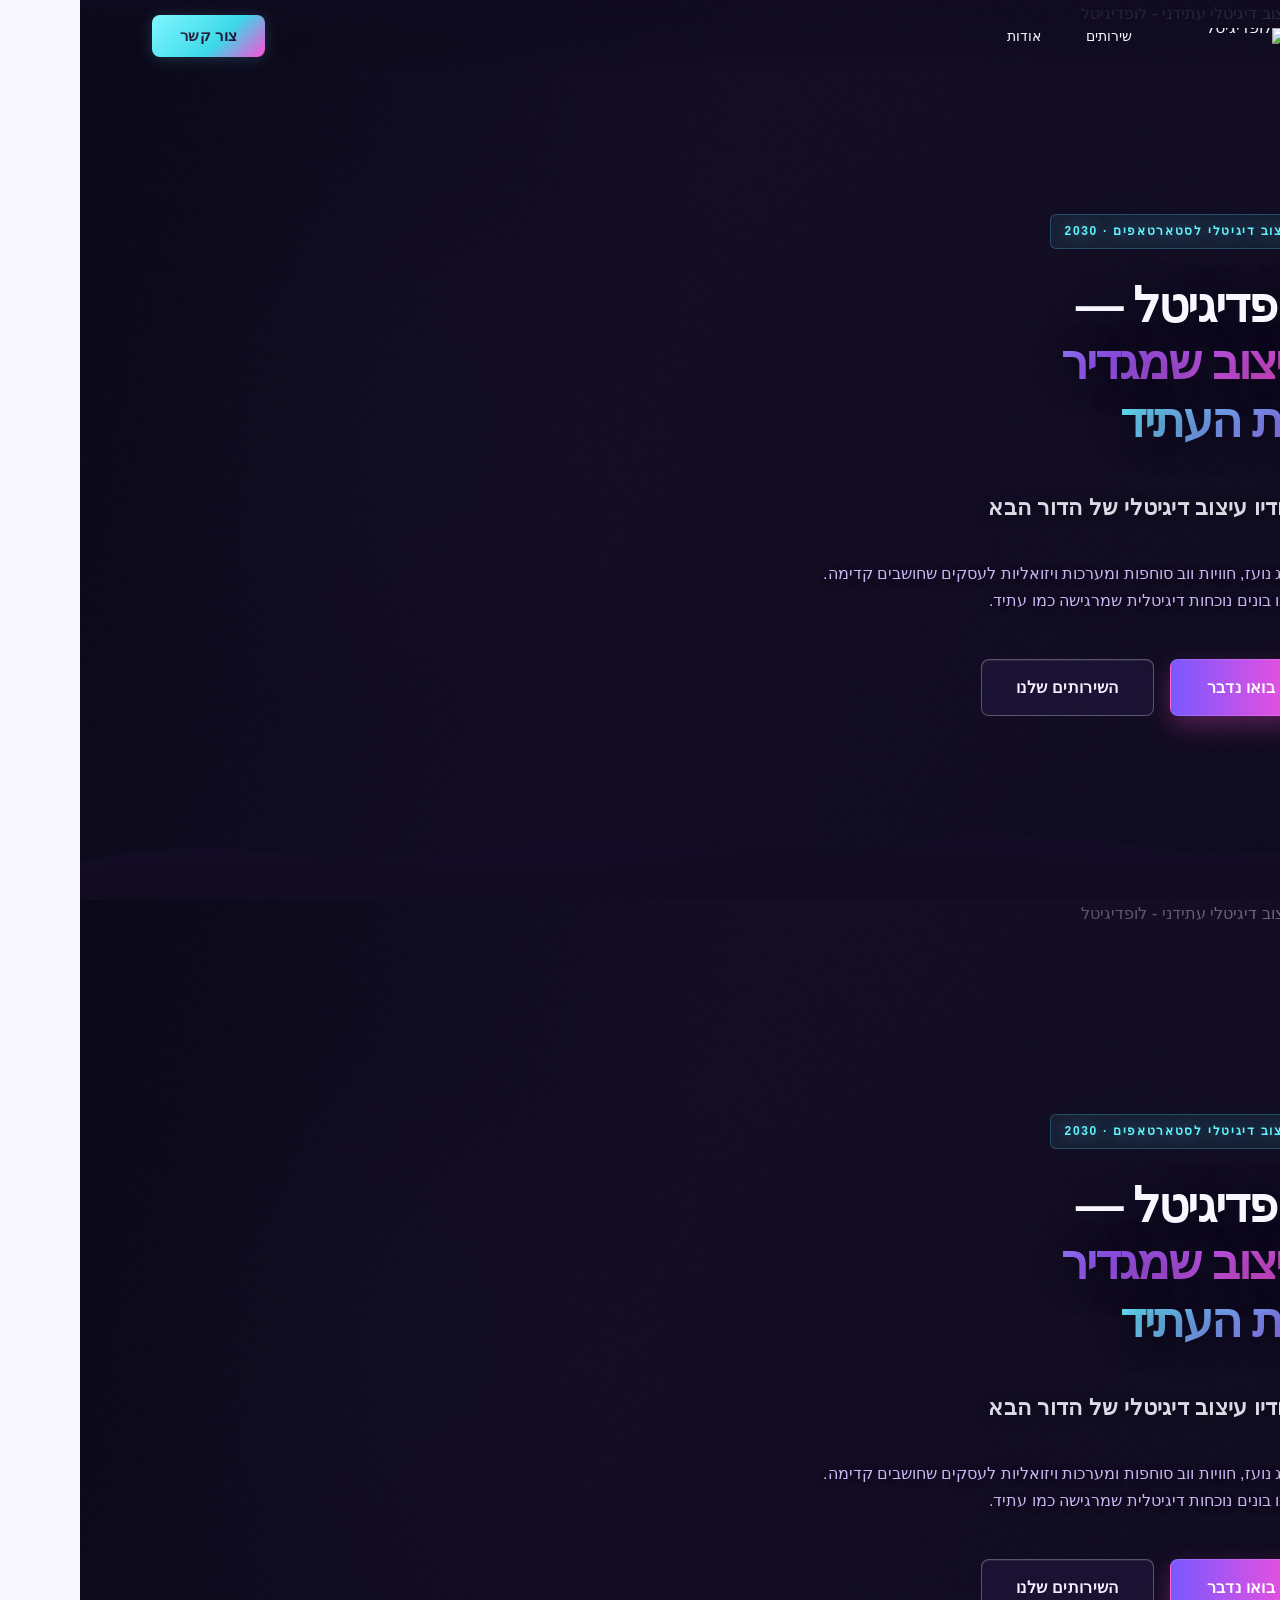
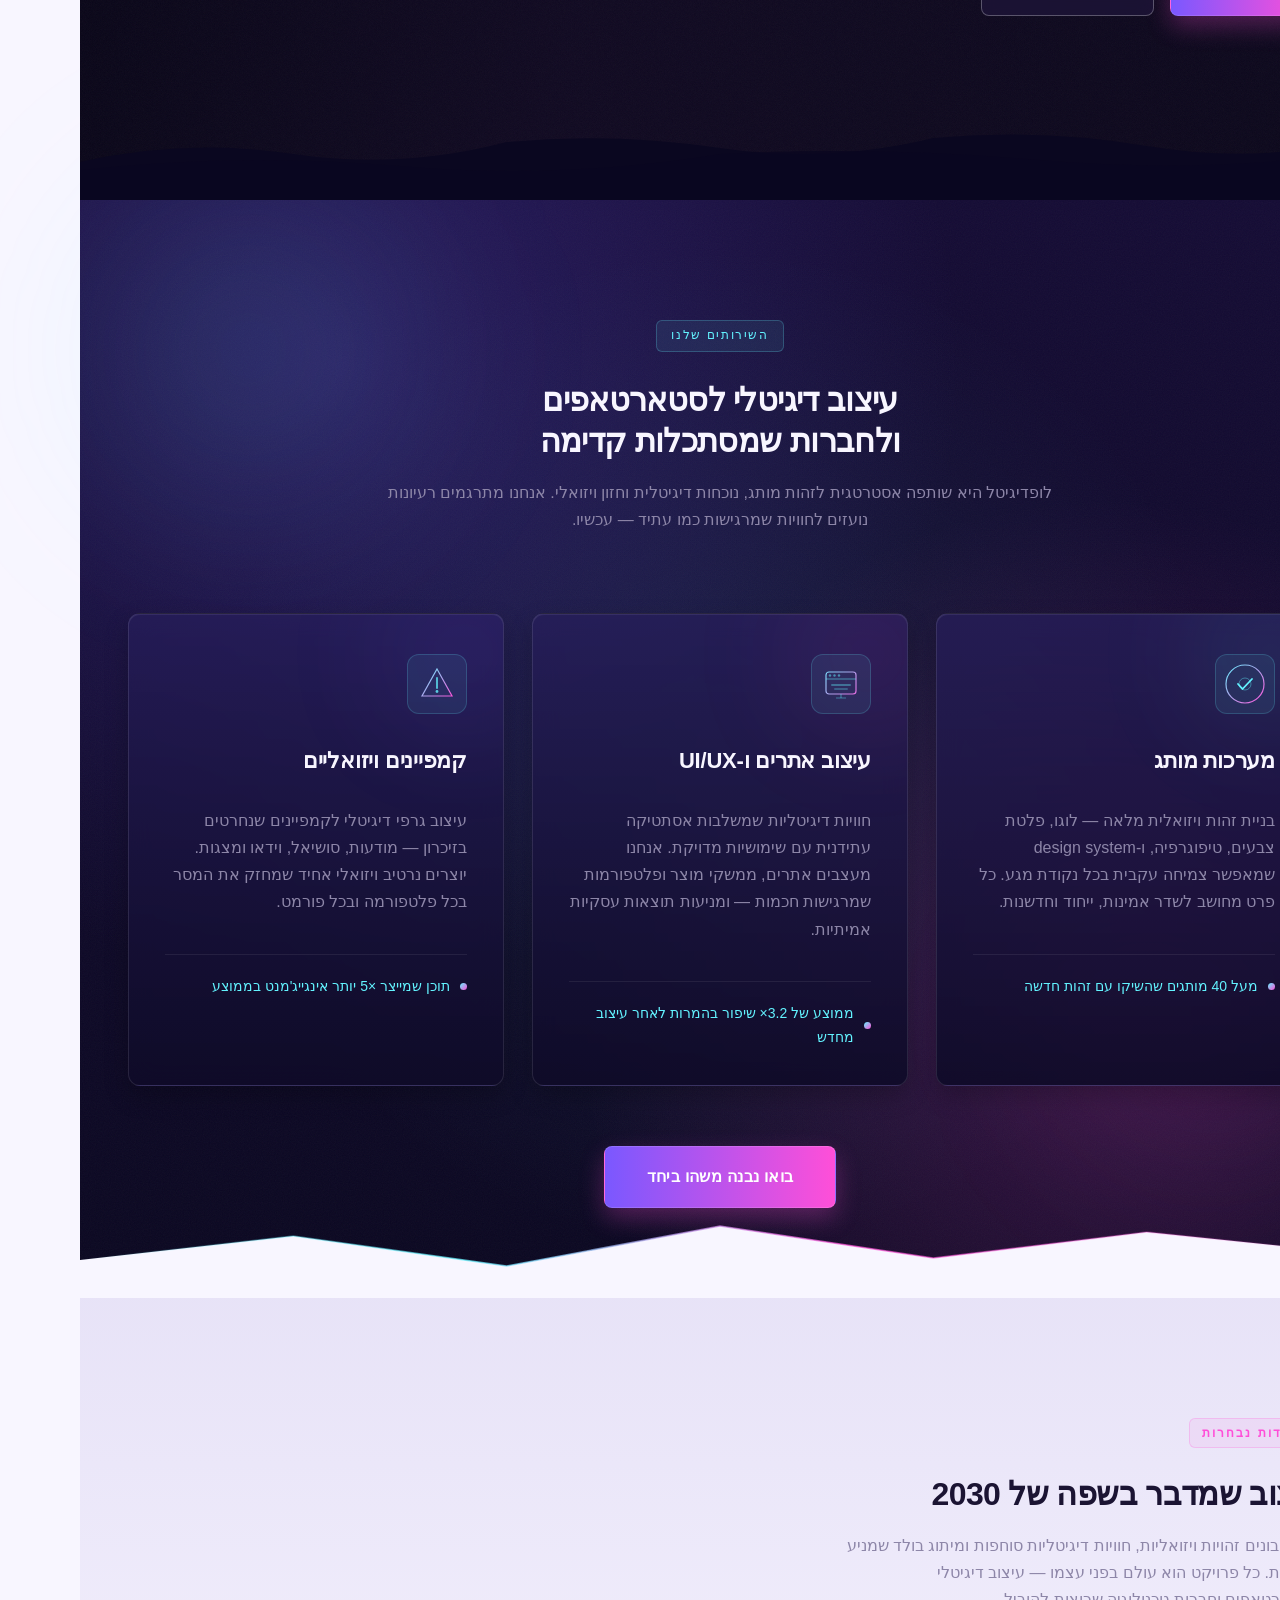
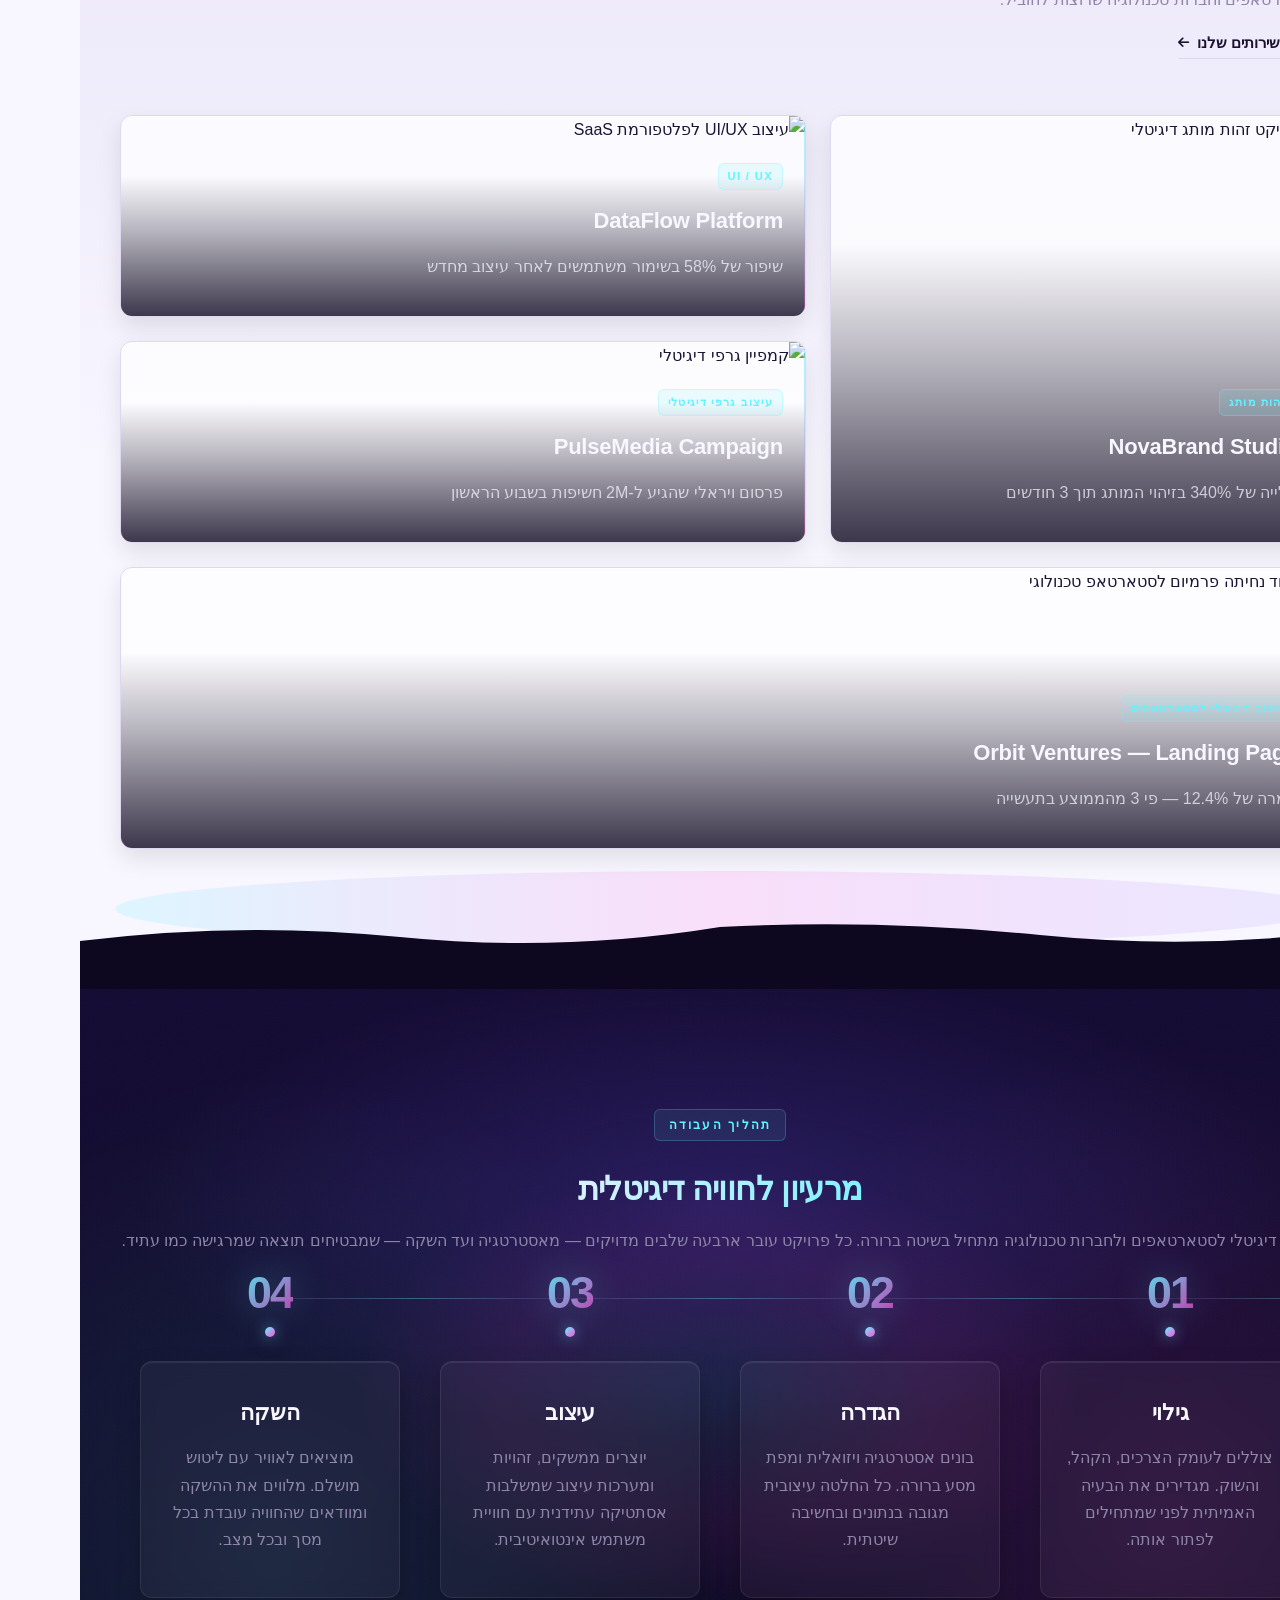
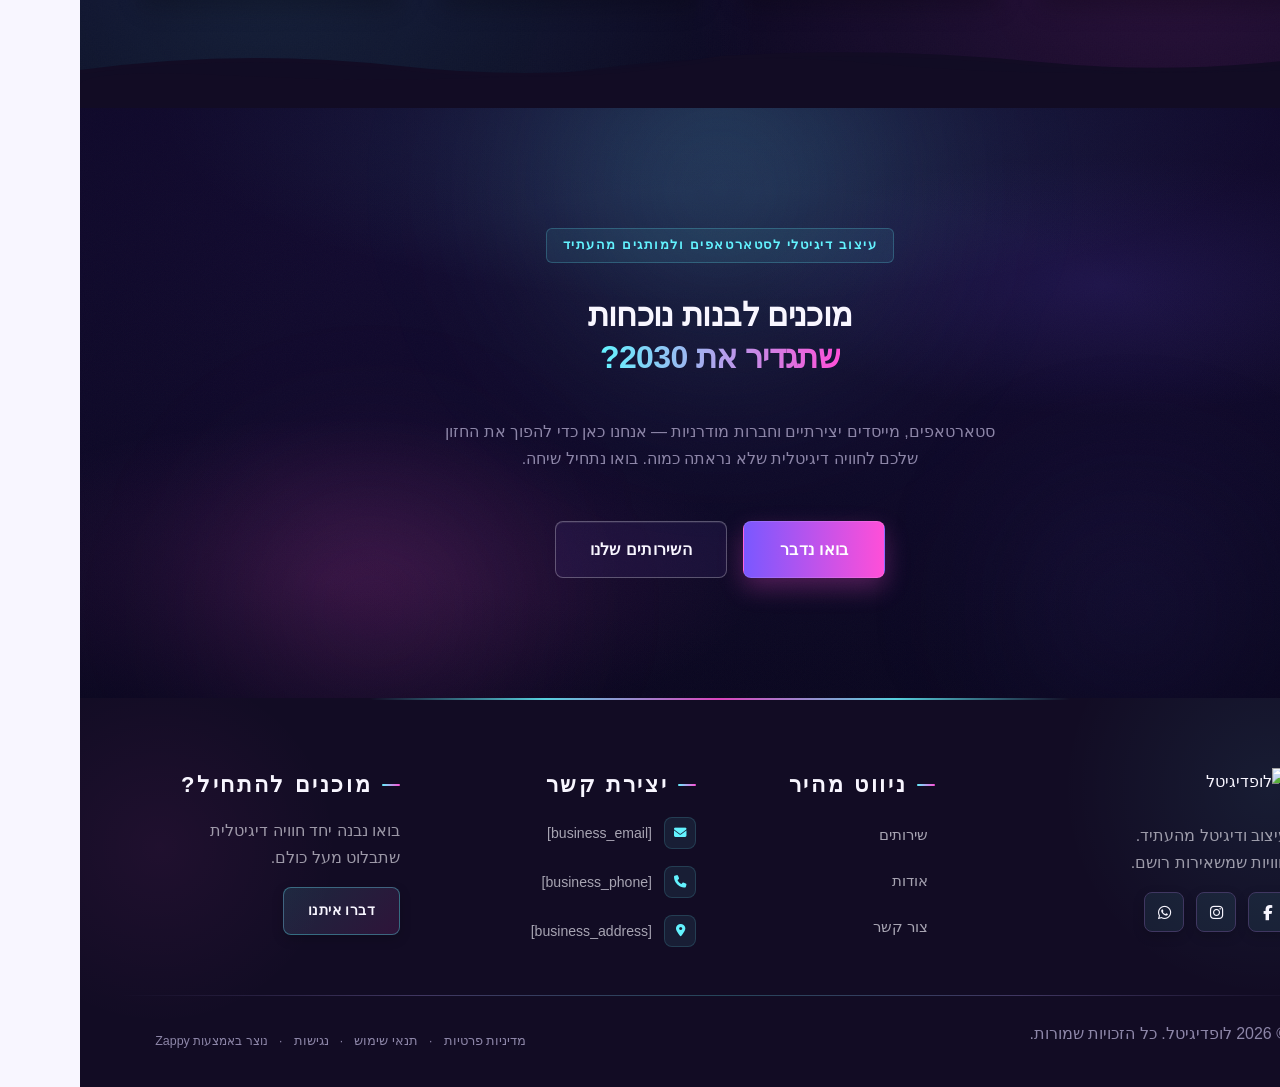
==== commit e2696561: "Background sync: Progressive GitHub Sync" ====
--- a/index.html
+++ b/index.html
@@ -828,6 +828,45 @@
           <stop offset="100%" stop-color="var(--bg-dark)" stop-opacity="1"></stop>
         </linearGradient>
       </defs>
+      <path d="M0,90 L0,52 Q120,28 240,44 T480,32 Q600,22 720,38 T960,28 Q1080,18 1200,36 T1440,30 L1440,90 Z" fill="var(--bg-dark)"></path>
+      <path d="M0,90 L0,60 Q180,42 360,56 T720,44 Q900,36 1080,50 T1440,42 L1440,90 Z" fill="var(--bg-dark)" opacity="0.85"></path>
+    </svg>
+  </div>
+</section><section class="index-hero-section" data-layout-spec="בית-hero" dir="rtl" data-hero-type="fullscreen-scrim" id="section-1776782637798-7uwaj9bsz">
+  <!-- Background Image Layer -->
+  <div class="index-hero-bg-media">
+    <img data-hero-bg="true" data-placeholder="index-hero-image-1" data-context="Futuristic digital design studio atmosphere for year 2030: deep dark space with flowing holographic chrome ribbon energy forms, aurora haze in cyan and magenta, subtle film grain texture, volumetric light sweeps, abstract neon light trails, dark midnight purple background, cinematic high contrast, no people, abstract technology art" width="1440" height="900" src="/assets/site-index-hero-image-1.webp" alt="סטודיו עיצוב דיגיטלי עתידני - לופדיגיטל">
+  </div>
+
+  <!-- Scrim Overlay -->
+  <div class="index-hero-scrim" aria-hidden="true"></div>
+
+  <!-- Grain Texture Overlay -->
+  <div class="index-hero-grain" aria-hidden="true"></div>
+
+  <!-- Content Group -->
+  <div class="index-hero-container">
+    <div class="index-hero-content">
+      <span class="index-hero-eyebrow">עיצוב דיגיטלי לסטארטאפים · 2030</span>
+      <h1 class="index-hero-h1">לופדיגיטל —<br><span class="index-hero-gradient-text">עיצוב שמגדיר<br>את העתיד</span></h1>
+      <h3 class="index-hero-subtitle">סטודיו עיצוב דיגיטלי של הדור הבא</h3>
+      <p class="index-hero-body">מיתוג נועז, חוויות ווב סוחפות ומערכות ויזואליות לעסקים שחושבים קדימה. אנחנו בונים נוכחות דיגיטלית שמרגישה כמו עתיד.</p>
+      <div class="index-hero-ctas">
+        <a href="/contact" class="index-hero-btn-primary">בואו נדבר</a>
+        <a href="/services" class="index-hero-btn-secondary">השירותים שלנו</a>
+      </div>
+    </div>
+  </div>
+
+  <!-- Bottom Divider -->
+  <div class="index-hero-divider-wrapper">
+    <svg data-no-icon-edit="true" aria-hidden="true" viewBox="0 0 1440 90" preserveAspectRatio="none" xmlns="http://www.w3.org/2000/svg">
+      <defs>
+        <linearGradient id="heroRidgeGrad-dup-1776782637798-0" x1="0" y1="0" x2="0" y2="1">
+          <stop offset="0%" stop-color="var(--bg-dark)" stop-opacity="0"></stop>
+          <stop offset="100%" stop-color="var(--bg-dark)" stop-opacity="1"></stop>
+        </linearGradient>
+      </defs>
       <path d="M0,90 L0,52 Q120,28 240,44 T480,32 Q600,22 720,38 T960,28 Q1080,18 1200,36 T1440,30 L1440,90 Z" fill="#0a0720"></path>
       <path d="M0,90 L0,60 Q180,42 360,56 T720,44 Q900,36 1080,50 T1440,42 L1440,90 Z" fill="#0a0720" opacity="0.85"></path>
     </svg>
